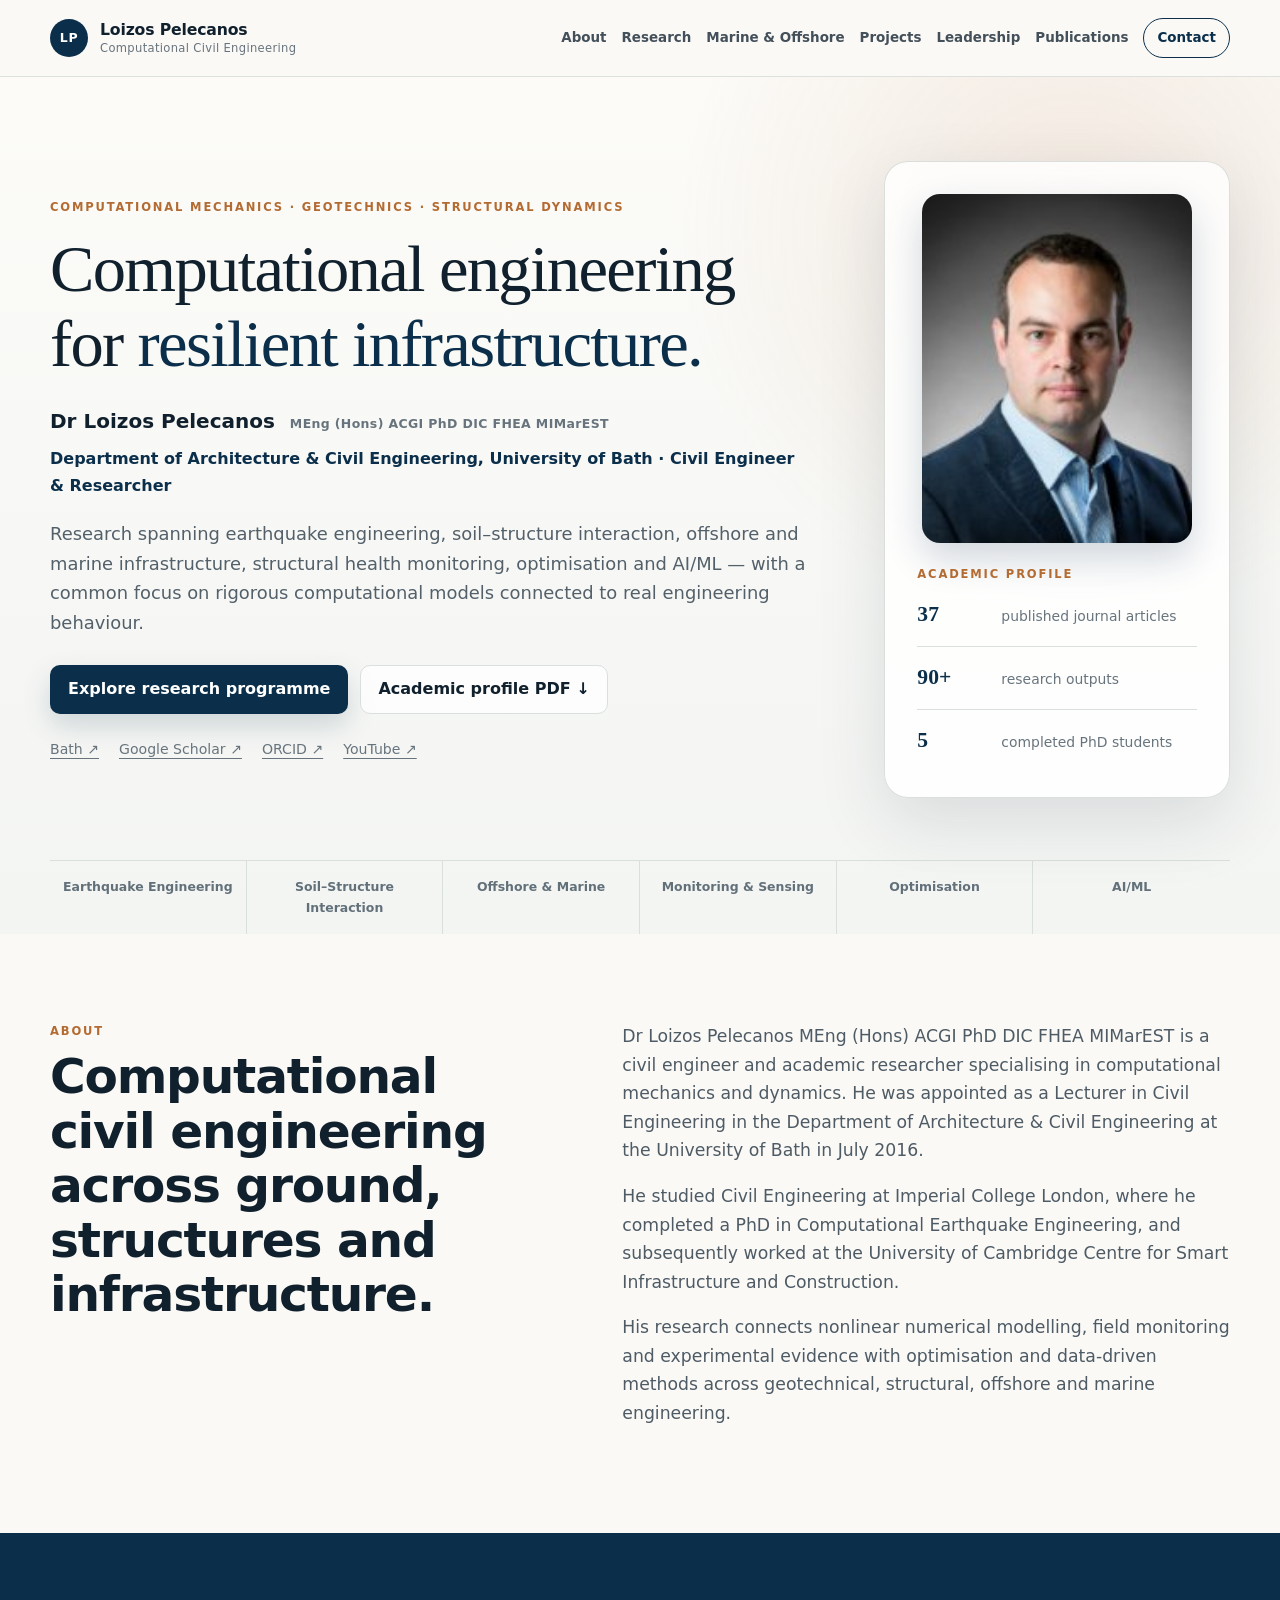
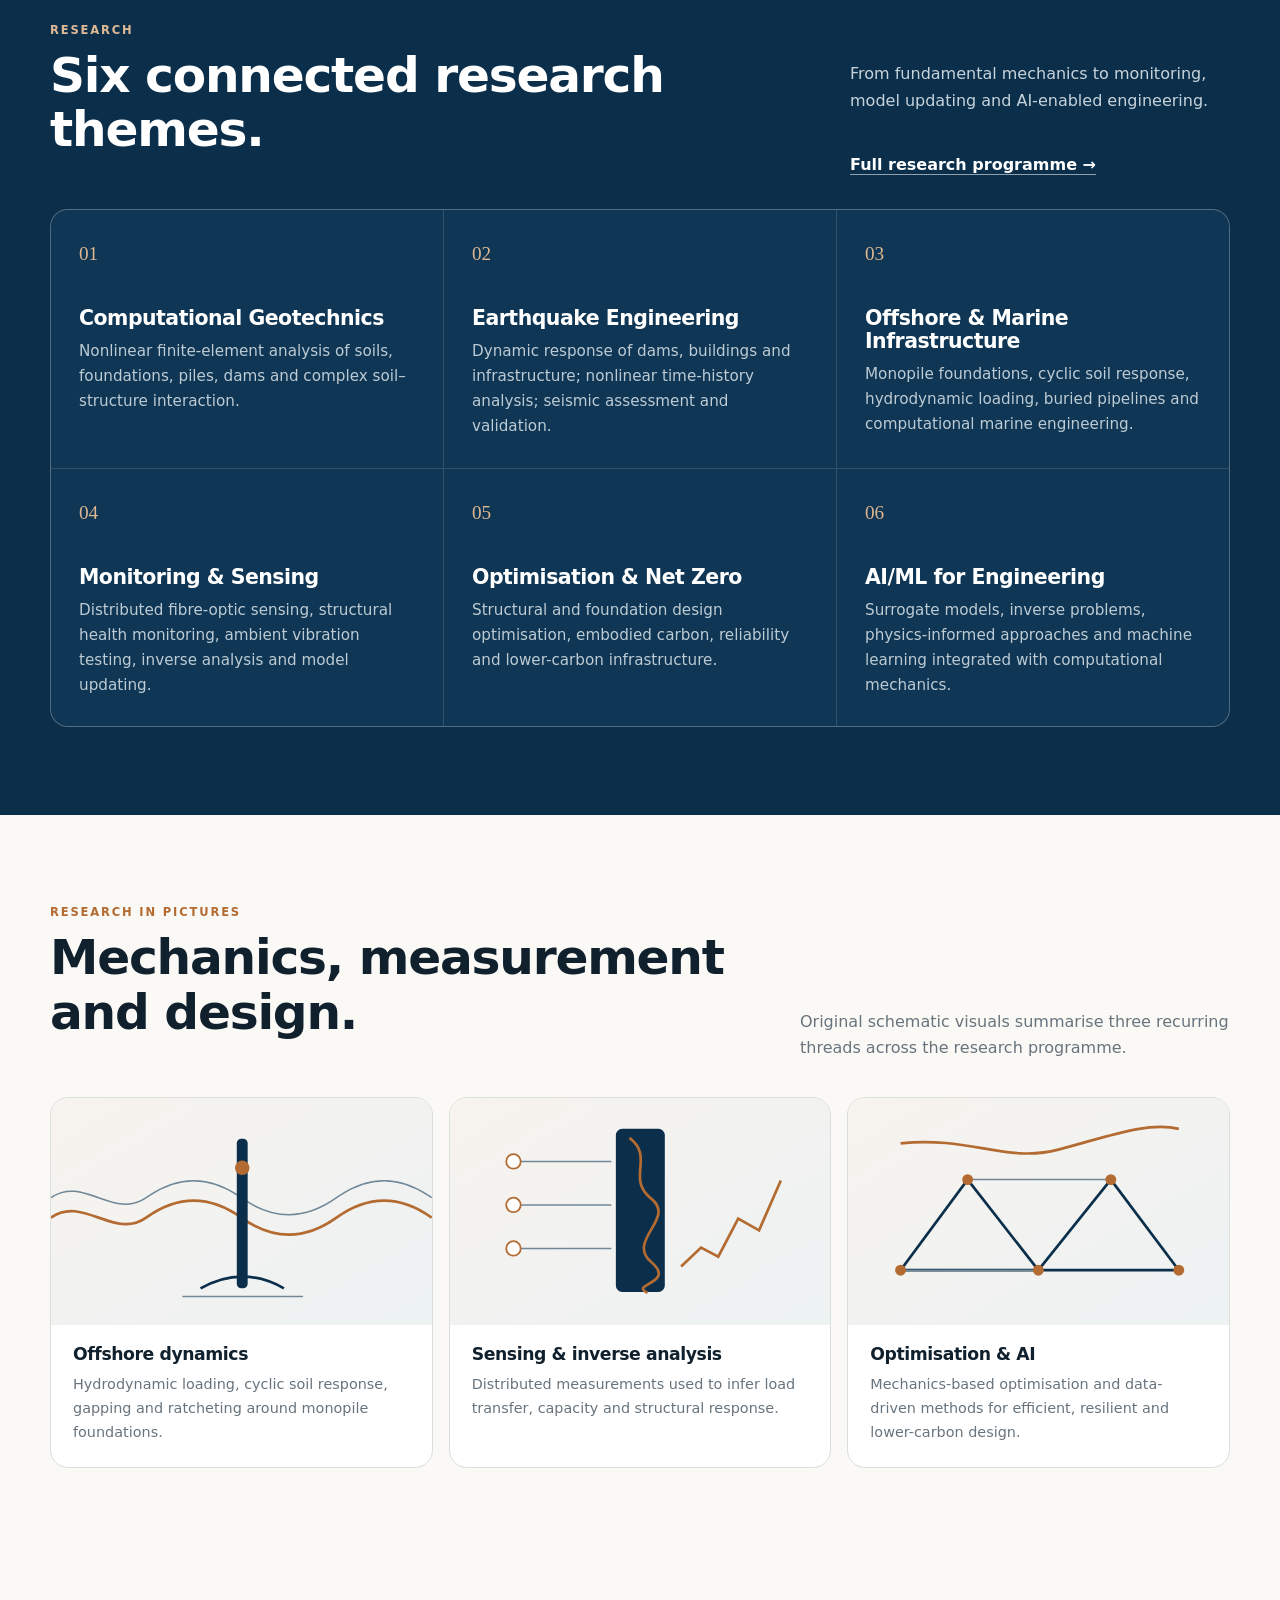
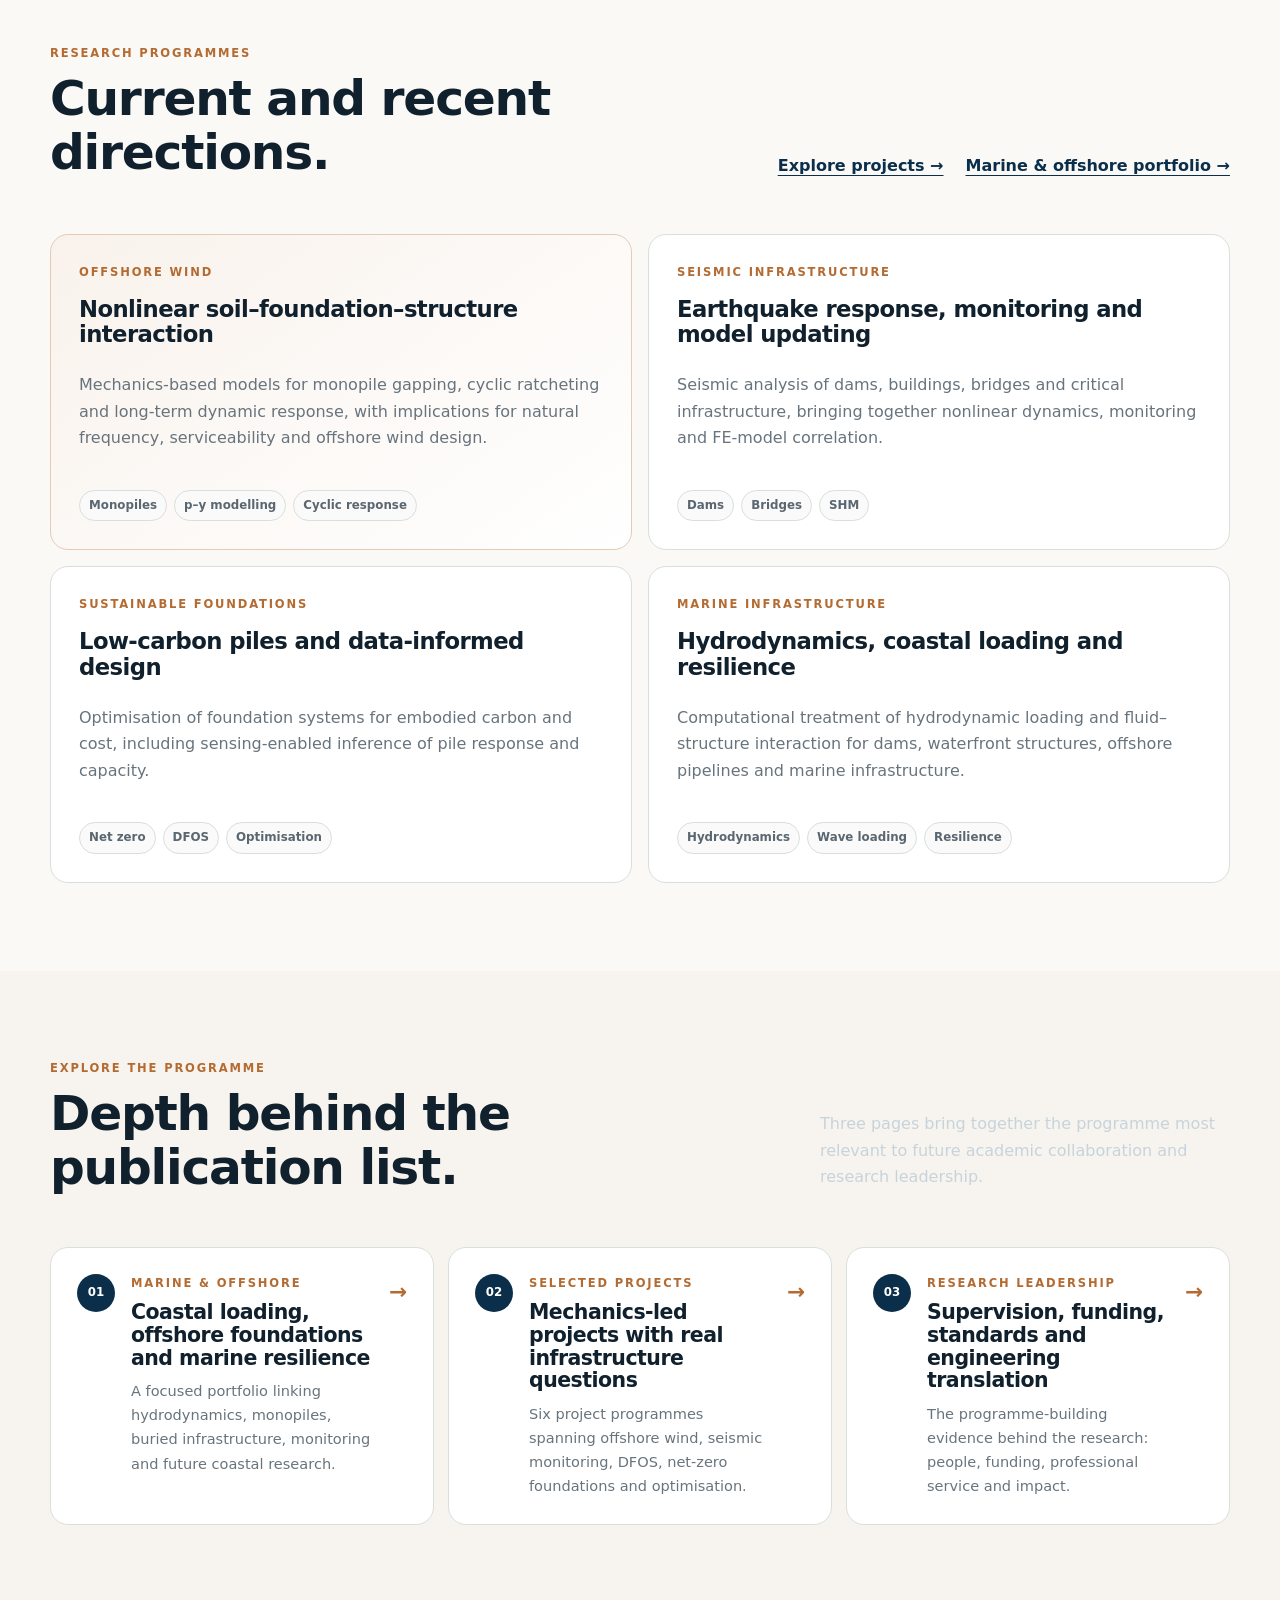
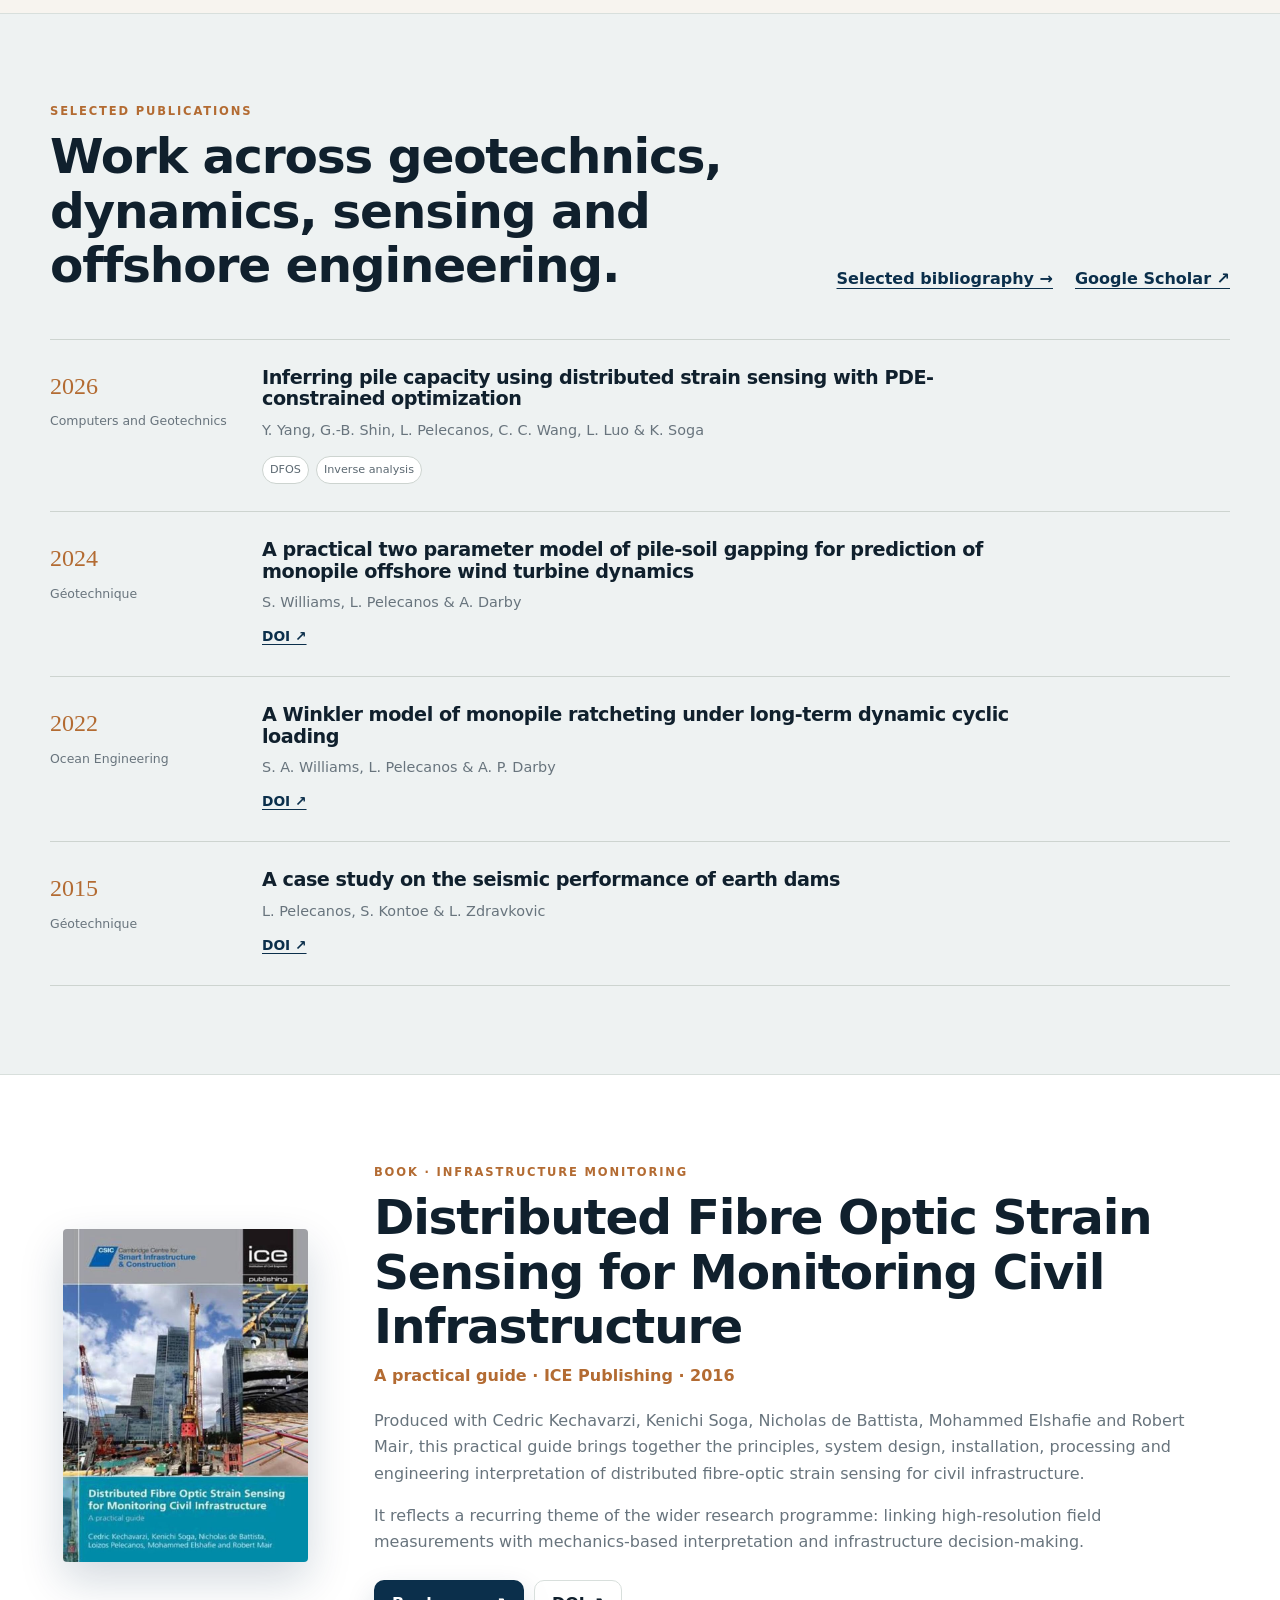
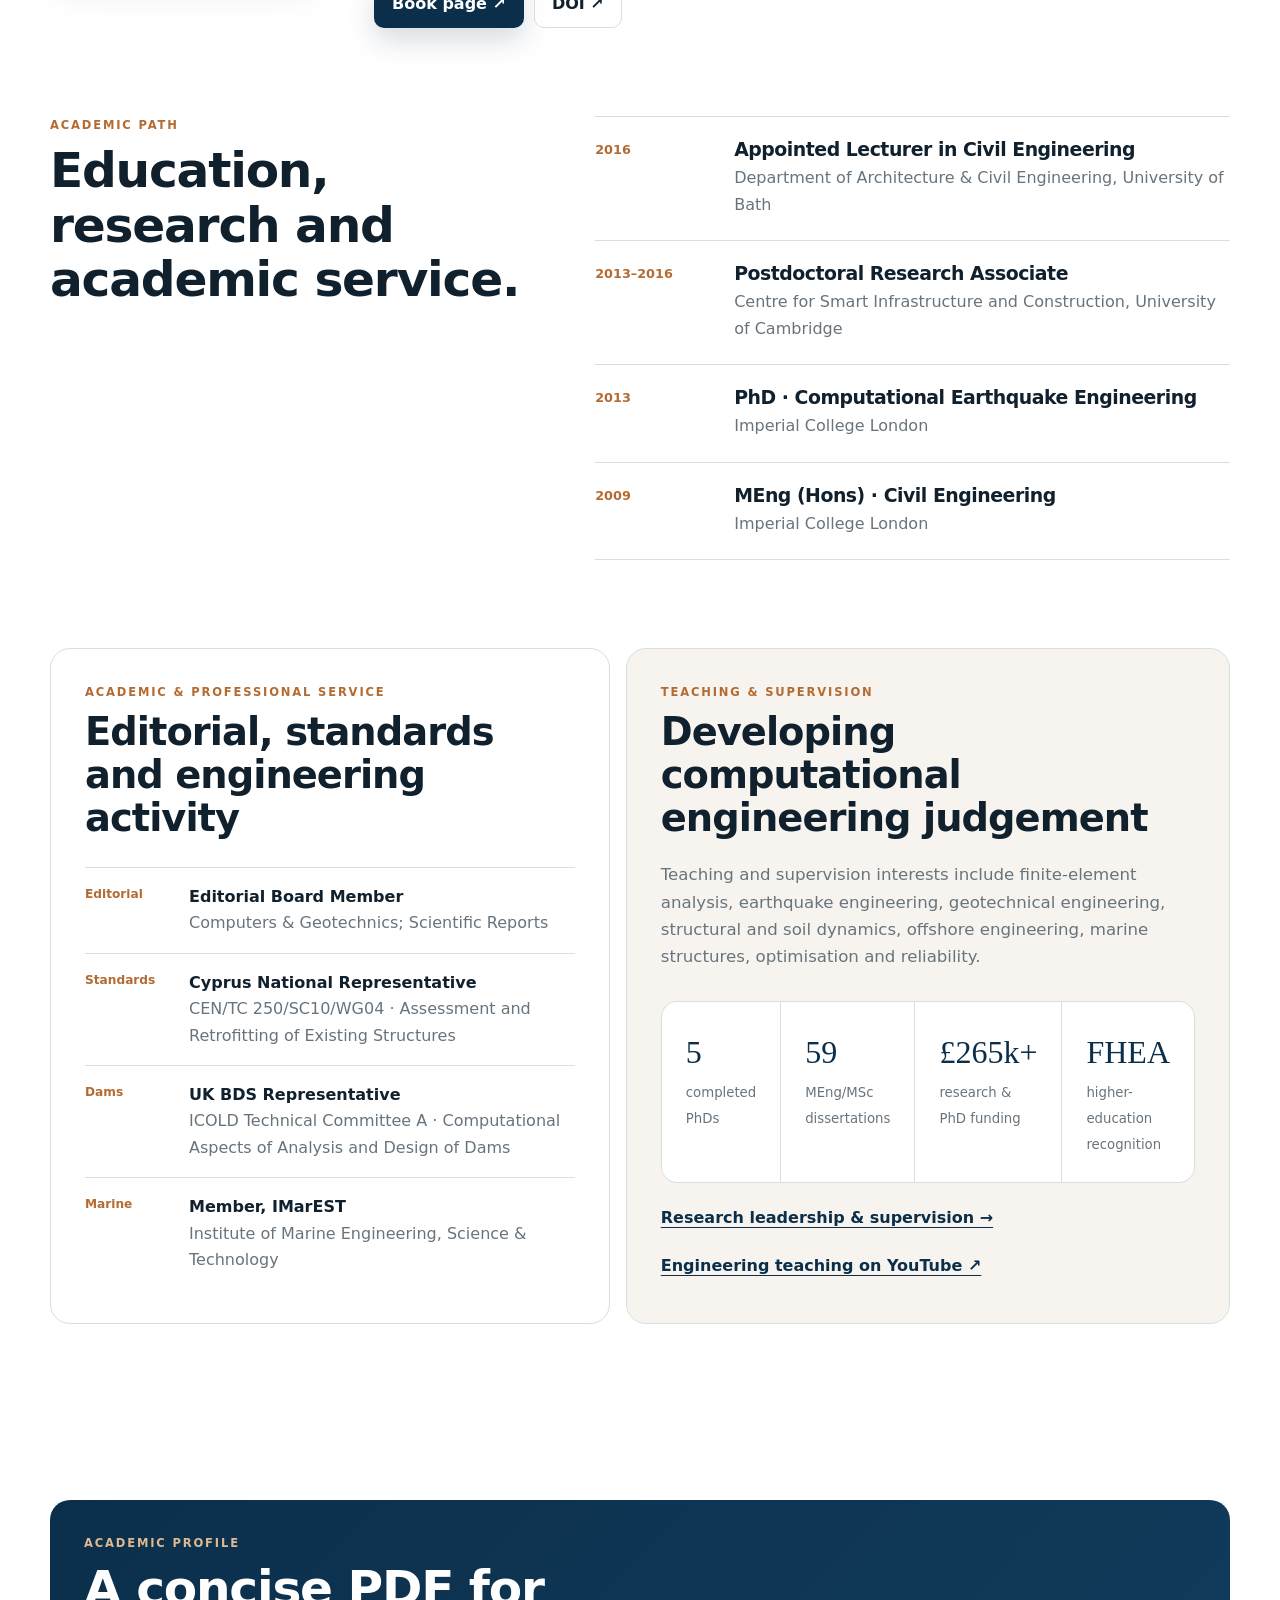
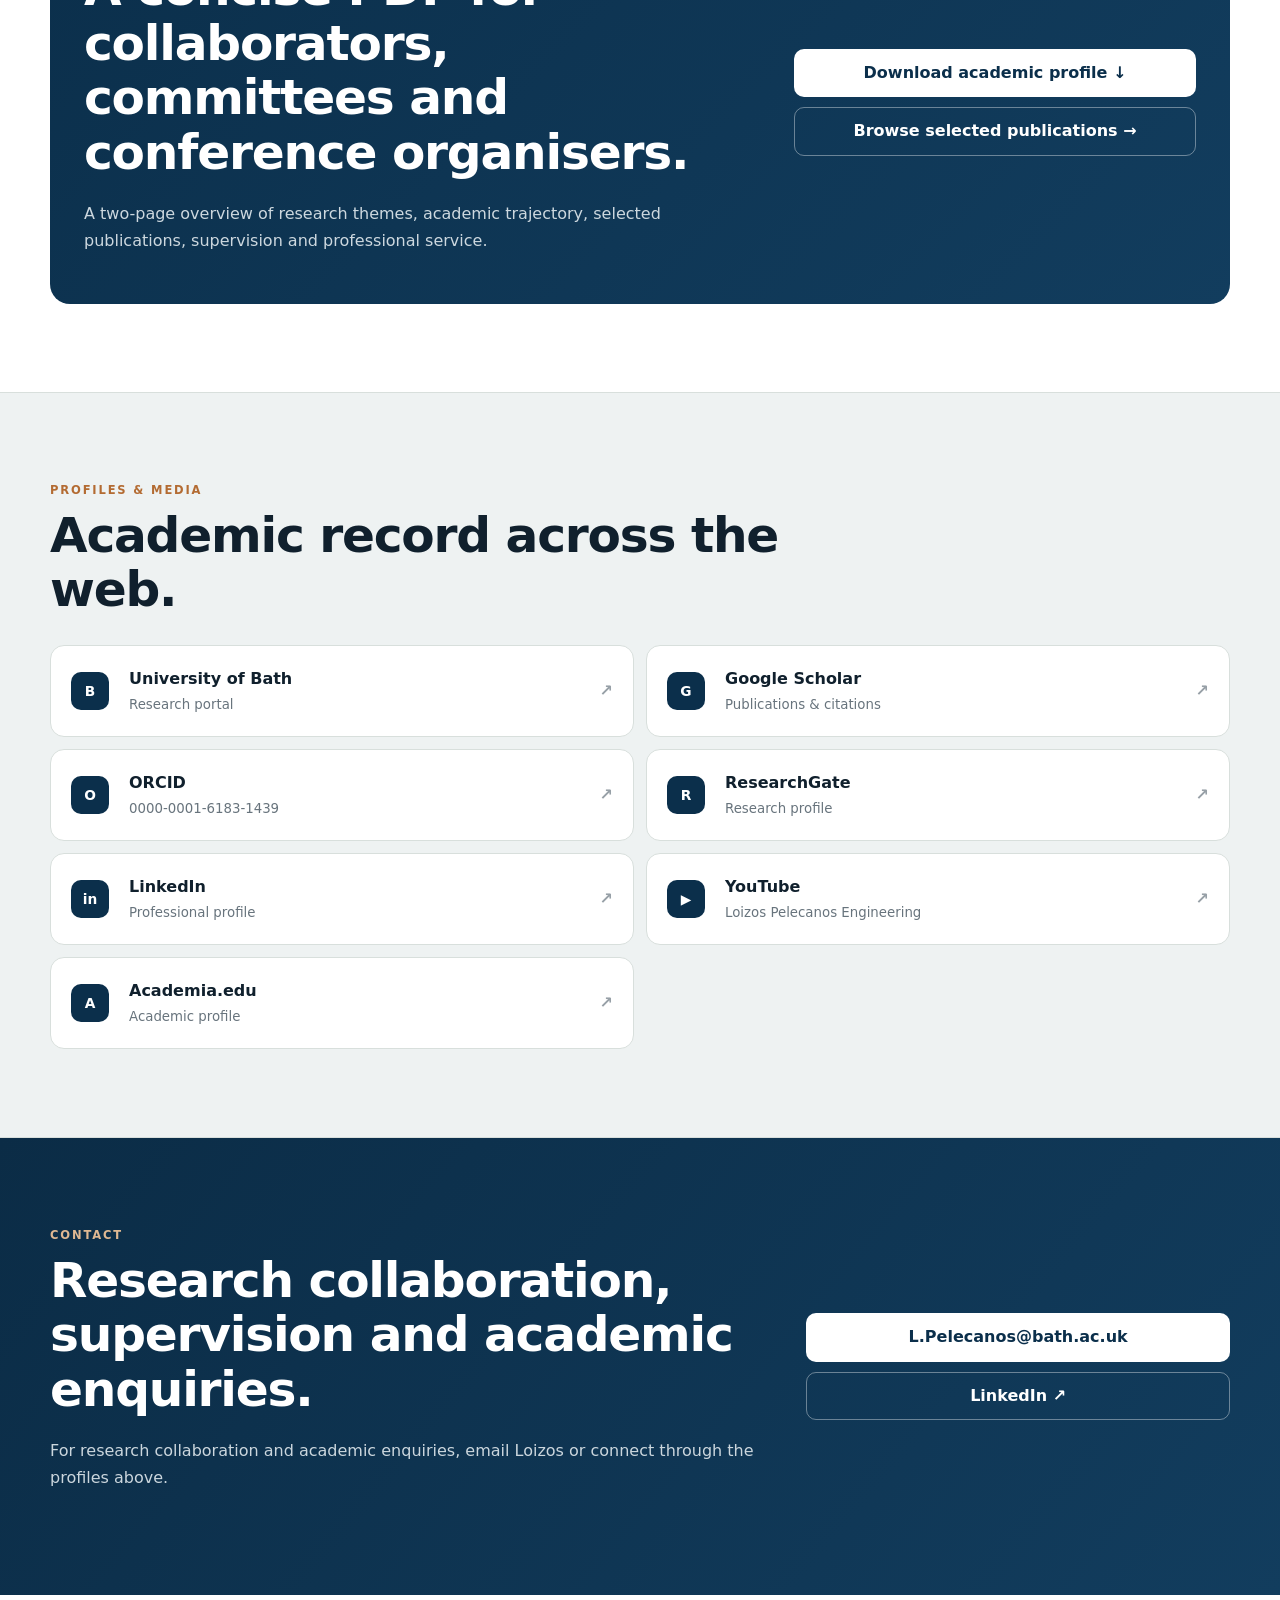
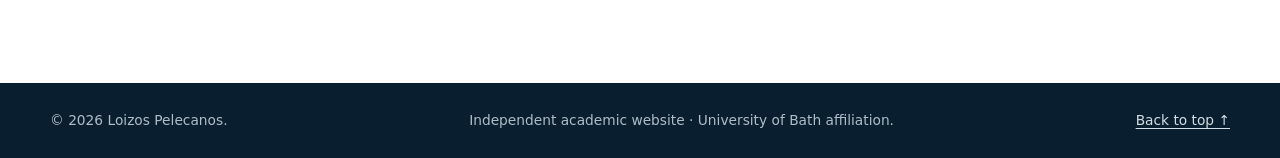
==== index.html @ 6cb87709 "Add files via upload" ====
<!doctype html>
<html lang="en">
<head>
<meta charset="utf-8"><meta name="viewport" content="width=device-width,initial-scale=1">
<title>Loizos Pelecanos | Computational Civil Engineering</title>
<meta name="description" content="Academic website of Dr Loizos Pelecanos: computational geotechnics, structural dynamics, earthquake engineering, offshore and marine infrastructure, sensing, optimisation and AI/ML.">
<meta name="keywords" content="Loizos Pelecanos, University of Bath, computational geotechnics, civil engineering, structural dynamics, earthquake engineering, offshore engineering, marine infrastructure, finite element analysis, structural health monitoring, fibre optic sensing, optimisation, AI">
<meta name="author" content="Loizos Pelecanos"><meta name="theme-color" content="#0b2f4b">
<meta property="og:title" content="Loizos Pelecanos | Computational Civil Engineering"><meta property="og:description" content="Research across computational geotechnics, structural dynamics, earthquake engineering, offshore and marine infrastructure, sensing and AI/ML."><meta property="og:type" content="profile"><meta property="og:url" content="https://lpelecanos.github.io/"><meta property="og:image" content="https://lpelecanos.github.io/assets/loizos-pelecanos.jpg">
<link rel="canonical" href="https://lpelecanos.github.io/"><link rel="stylesheet" href="assets/styles.css">
<script type="application/ld+json">{"@context":"https://schema.org","@type":"Person","name":"Loizos Pelecanos","honorificPrefix":"Dr","url":"https://lpelecanos.github.io/","image":"https://lpelecanos.github.io/assets/loizos-pelecanos.jpg","jobTitle":["Civil Engineer","Academic Researcher"],"affiliation":{"@type":"CollegeOrUniversity","name":"University of Bath","url":"https://www.bath.ac.uk/"},"alumniOf":{"@type":"CollegeOrUniversity","name":"Imperial College London"},"sameAs":["https://researchportal.bath.ac.uk/en/persons/loizos-pelecanos/","https://orcid.org/0000-0001-6183-1439","https://uk.linkedin.com/in/loizos-pelecanos","https://www.researchgate.net/profile/Loizos-Pelecanos","https://scholar.google.com/citations?user=rxJERUEAAAAJ&hl=en","https://www.youtube.com/@LoizosPelecanosEngineering","https://bath.academia.edu/LoizosPelecanos"],"knowsAbout":["Computational mechanics","Computational geotechnics","Earthquake engineering","Soil-structure interaction","Structural dynamics","Offshore engineering","Marine infrastructure","Structural health monitoring","Distributed fibre-optic sensing","Structural design optimisation","Artificial intelligence in engineering"]}</script>
</head>
<body>
<a class="skip-link" href="#main">Skip to content</a>
<header class="site-header" id="top"><div class="container nav-wrap"><a class="brand" href="#top"><span class="brand-mark">LP</span><span class="brand-copy"><strong>Loizos Pelecanos</strong><small>Computational Civil Engineering</small></span></a><button class="nav-toggle" type="button" aria-expanded="false" aria-controls="site-nav">Menu</button><nav id="site-nav" class="nav"><a href="#about">About</a><a href="research.html">Research</a><a href="marine-offshore.html">Marine &amp; Offshore</a><a href="projects.html">Projects</a><a href="leadership.html">Leadership</a><a href="publications.html">Publications</a><a class="nav-contact" href="#contact">Contact</a></nav></div></header>
<main id="main">
<section class="hero"><div class="container hero-grid"><div class="hero-main"><p class="eyebrow">Computational mechanics · Geotechnics · Structural dynamics</p><h1>Computational engineering for <em>resilient infrastructure.</em></h1><p class="hero-name">Dr Loizos Pelecanos <span>MEng (Hons) ACGI PhD DIC FHEA MIMarEST</span></p><p class="hero-role">Department of Architecture &amp; Civil Engineering, University of Bath · Civil Engineer &amp; Researcher</p><p class="hero-copy">Research spanning earthquake engineering, soil–structure interaction, offshore and marine infrastructure, structural health monitoring, optimisation and AI/ML — with a common focus on rigorous computational models connected to real engineering behaviour.</p><div class="hero-actions"><a class="button primary" href="research.html">Explore research programme</a><a class="button secondary" href="assets/loizos-pelecanos-academic-profile.pdf">Academic profile PDF ↓</a></div><div class="quick-links"><a href="https://researchportal.bath.ac.uk/en/persons/loizos-pelecanos/" target="_blank" rel="noopener">Bath ↗</a><a href="https://scholar.google.com/citations?user=rxJERUEAAAAJ&hl=en" target="_blank" rel="noopener">Google Scholar ↗</a><a href="https://orcid.org/0000-0001-6183-1439" target="_blank" rel="noopener">ORCID ↗</a><a href="https://www.youtube.com/@LoizosPelecanosEngineering" target="_blank" rel="noopener">YouTube ↗</a></div></div><aside class="hero-panel"><div class="portrait-shell"><img class="portrait-photo" src="assets/loizos-pelecanos.jpg" alt="Portrait of Dr Loizos Pelecanos" width="160" height="211"></div><div class="profile-summary"><p class="small-label">Academic profile</p><div class="stat"><strong>37</strong><span>published journal articles</span></div><div class="stat"><strong>90+</strong><span>research outputs</span></div><div class="stat"><strong>5</strong><span>completed PhD students</span></div></div></aside></div><div class="container hero-ribbon"><span>Earthquake Engineering</span><span>Soil–Structure Interaction</span><span>Offshore &amp; Marine</span><span>Monitoring &amp; Sensing</span><span>Optimisation</span><span>AI/ML</span></div></section>
<section class="section" id="about"><div class="container split-intro"><div><p class="section-kicker">About</p><h2>Computational civil engineering across ground, structures and infrastructure.</h2></div><div class="prose large-prose"><p>Dr Loizos Pelecanos MEng (Hons) ACGI PhD DIC FHEA MIMarEST is a civil engineer and academic researcher specialising in computational mechanics and dynamics. He was appointed as a Lecturer in Civil Engineering in the Department of Architecture &amp; Civil Engineering at the University of Bath in July 2016.</p><p>He studied Civil Engineering at Imperial College London, where he completed a PhD in Computational Earthquake Engineering, and subsequently worked at the University of Cambridge Centre for Smart Infrastructure and Construction.</p><p>His research connects nonlinear numerical modelling, field monitoring and experimental evidence with optimisation and data-driven methods across geotechnical, structural, offshore and marine engineering.</p></div></div></section>
<section class="section dark-section" id="research"><div class="container"><div class="section-heading-row light"><div><p class="section-kicker">Research</p><h2>Six connected research themes.</h2></div><div><p class="section-lead">From fundamental mechanics to monitoring, model updating and AI-enabled engineering.</p><a class="text-link light-link" href="research.html">Full research programme →</a></div></div><div class="research-grid"><article class="research-card"><span>01</span><h3>Computational Geotechnics</h3><p>Nonlinear finite-element analysis of soils, foundations, piles, dams and complex soil–structure interaction.</p></article><article class="research-card"><span>02</span><h3>Earthquake Engineering</h3><p>Dynamic response of dams, buildings and infrastructure; nonlinear time-history analysis; seismic assessment and validation.</p></article><article class="research-card"><span>03</span><h3>Offshore &amp; Marine Infrastructure</h3><p>Monopile foundations, cyclic soil response, hydrodynamic loading, buried pipelines and computational marine engineering.</p></article><article class="research-card"><span>04</span><h3>Monitoring &amp; Sensing</h3><p>Distributed fibre-optic sensing, structural health monitoring, ambient vibration testing, inverse analysis and model updating.</p></article><article class="research-card"><span>05</span><h3>Optimisation &amp; Net Zero</h3><p>Structural and foundation design optimisation, embodied carbon, reliability and lower-carbon infrastructure.</p></article><article class="research-card"><span>06</span><h3>AI/ML for Engineering</h3><p>Surrogate models, inverse problems, physics-informed approaches and machine learning integrated with computational mechanics.</p></article></div></div></section>
<section class="section"><div class="container"><div class="section-heading-row"><div><p class="section-kicker">Research in pictures</p><h2>Mechanics, measurement and design.</h2></div><p style="max-width:430px;color:var(--muted);margin:0">Original schematic visuals summarise three recurring threads across the research programme.</p></div><div class="visual-grid">
<article class="visual-card"><svg viewBox="0 0 420 250" role="img" aria-label="Wave loading and monopile schematic"><path class="svg-thin" d="M0 110 C35 85 70 135 105 110 S175 85 210 110 S280 135 315 110 S385 85 420 110"/><path class="svg-accent" d="M0 132 C35 107 70 157 105 132 S175 107 210 132 S280 157 315 132 S385 107 420 132"/><rect class="svg-fill" x="205" y="45" width="12" height="165" rx="5"/><path class="svg-line" d="M165 210 Q211 184 257 210"/><path class="svg-thin" d="M145 219 H278"/><circle class="svg-accent-fill" cx="211" cy="77" r="8"/></svg><div class="visual-caption"><h3>Offshore dynamics</h3><p>Hydrodynamic loading, cyclic soil response, gapping and ratcheting around monopile foundations.</p></div></article>
<article class="visual-card"><svg viewBox="0 0 420 250" role="img" aria-label="Distributed fibre optic sensing schematic"><rect class="svg-fill" x="183" y="34" width="54" height="180" rx="7"/><path class="svg-accent" d="M198 44 C226 65 194 89 222 111 S194 157 222 181 S197 205 218 215"/><line class="svg-thin" x1="76" y1="70" x2="178" y2="70"/><line class="svg-thin" x1="76" y1="118" x2="178" y2="118"/><line class="svg-thin" x1="76" y1="166" x2="178" y2="166"/><circle class="svg-dot" cx="70" cy="70" r="8"/><circle class="svg-dot" cx="70" cy="118" r="8"/><circle class="svg-dot" cx="70" cy="166" r="8"/><polyline class="svg-accent" points="255,186 277,165 296,175 318,133 341,146 365,91"/></svg><div class="visual-caption"><h3>Sensing &amp; inverse analysis</h3><p>Distributed measurements used to infer load transfer, capacity and structural response.</p></div></article>
<article class="visual-card"><svg viewBox="0 0 420 250" role="img" aria-label="Structural optimisation schematic"><line class="svg-line" x1="58" y1="190" x2="365" y2="190"/><line class="svg-line" x1="58" y1="190" x2="132" y2="90"/><line class="svg-line" x1="132" y1="90" x2="210" y2="190"/><line class="svg-line" x1="210" y1="190" x2="290" y2="90"/><line class="svg-line" x1="290" y1="90" x2="365" y2="190"/><line class="svg-thin" x1="132" y1="90" x2="290" y2="90"/><line class="svg-thin" x1="58" y1="190" x2="210" y2="190"/><circle class="svg-accent-fill" cx="58" cy="190" r="6"/><circle class="svg-accent-fill" cx="132" cy="90" r="6"/><circle class="svg-accent-fill" cx="210" cy="190" r="6"/><circle class="svg-accent-fill" cx="290" cy="90" r="6"/><circle class="svg-accent-fill" cx="365" cy="190" r="6"/><path class="svg-accent" d="M58 50 C135 42 175 72 232 57 S330 26 365 34"/></svg><div class="visual-caption"><h3>Optimisation &amp; AI</h3><p>Mechanics-based optimisation and data-driven methods for efficient, resilient and lower-carbon design.</p></div></article>
</div></div></section>
<section class="section" id="projects"><div class="container"><div class="section-heading-row"><div><p class="section-kicker">Research programmes</p><h2>Current and recent directions.</h2></div><div class="pub-actions"><a class="text-link" href="projects.html">Explore projects →</a><a class="text-link" href="marine-offshore.html">Marine &amp; offshore portfolio →</a></div></div><div class="project-grid"><article class="project feature-project"><p class="project-label">Offshore wind</p><h3>Nonlinear soil–foundation–structure interaction</h3><p>Mechanics-based models for monopile gapping, cyclic ratcheting and long-term dynamic response, with implications for natural frequency, serviceability and offshore wind design.</p><div class="project-tags"><span>Monopiles</span><span>p–y modelling</span><span>Cyclic response</span></div></article><article class="project"><p class="project-label">Seismic infrastructure</p><h3>Earthquake response, monitoring and model updating</h3><p>Seismic analysis of dams, buildings, bridges and critical infrastructure, bringing together nonlinear dynamics, monitoring and FE-model correlation.</p><div class="project-tags"><span>Dams</span><span>Bridges</span><span>SHM</span></div></article><article class="project"><p class="project-label">Sustainable foundations</p><h3>Low-carbon piles and data-informed design</h3><p>Optimisation of foundation systems for embodied carbon and cost, including sensing-enabled inference of pile response and capacity.</p><div class="project-tags"><span>Net zero</span><span>DFOS</span><span>Optimisation</span></div></article><article class="project"><p class="project-label">Marine infrastructure</p><h3>Hydrodynamics, coastal loading and resilience</h3><p>Computational treatment of hydrodynamic loading and fluid–structure interaction for dams, waterfront structures, offshore pipelines and marine infrastructure.</p><div class="project-tags"><span>Hydrodynamics</span><span>Wave loading</span><span>Resilience</span></div></article></div></div></section>
<section class="section pathway-section"><div class="container"><div class="section-heading-row"><div><p class="section-kicker">Explore the programme</p><h2>Depth behind the publication list.</h2></div><p class="section-lead">Three pages bring together the programme most relevant to future academic collaboration and research leadership.</p></div><div class="pathway-grid"><a href="marine-offshore.html"><span>01</span><div><p class="project-label">Marine &amp; offshore</p><h3>Coastal loading, offshore foundations and marine resilience</h3><p>A focused portfolio linking hydrodynamics, monopiles, buried infrastructure, monitoring and future coastal research.</p></div><b>→</b></a><a href="projects.html"><span>02</span><div><p class="project-label">Selected projects</p><h3>Mechanics-led projects with real infrastructure questions</h3><p>Six project programmes spanning offshore wind, seismic monitoring, DFOS, net-zero foundations and optimisation.</p></div><b>→</b></a><a href="leadership.html"><span>03</span><div><p class="project-label">Research leadership</p><h3>Supervision, funding, standards and engineering translation</h3><p>The programme-building evidence behind the research: people, funding, professional service and impact.</p></div><b>→</b></a></div></div></section>
<section class="section soft-section" id="publications"><div class="container"><div class="section-heading-row"><div><p class="section-kicker">Selected publications</p><h2>Work across geotechnics, dynamics, sensing and offshore engineering.</h2></div><div class="pub-actions"><a class="text-link" href="publications.html">Selected bibliography →</a><a class="text-link" href="https://scholar.google.com/citations?user=rxJERUEAAAAJ&hl=en" target="_blank" rel="noopener">Google Scholar ↗</a></div></div><div class="pub-list"><article class="publication"><div class="pub-meta"><span>2026</span><small>Computers and Geotechnics</small></div><div><h3>Inferring pile capacity using distributed strain sensing with PDE-constrained optimization</h3><p>Y. Yang, G.-B. Shin, L. Pelecanos, C. C. Wang, L. Luo &amp; K. Soga</p><span class="pub-tag">DFOS</span><span class="pub-tag">Inverse analysis</span></div></article><article class="publication"><div class="pub-meta"><span>2024</span><small>Géotechnique</small></div><div><h3>A practical two parameter model of pile-soil gapping for prediction of monopile offshore wind turbine dynamics</h3><p>S. Williams, L. Pelecanos &amp; A. Darby</p><a href="https://doi.org/10.1680/jgeot.21.00260" target="_blank" rel="noopener">DOI ↗</a></div></article><article class="publication"><div class="pub-meta"><span>2022</span><small>Ocean Engineering</small></div><div><h3>A Winkler model of monopile ratcheting under long-term dynamic cyclic loading</h3><p>S. A. Williams, L. Pelecanos &amp; A. P. Darby</p><a href="https://doi.org/10.1016/j.oceaneng.2022.112625" target="_blank" rel="noopener">DOI ↗</a></div></article><article class="publication"><div class="pub-meta"><span>2015</span><small>Géotechnique</small></div><div><h3>A case study on the seismic performance of earth dams</h3><p>L. Pelecanos, S. Kontoe &amp; L. Zdravkovic</p><a href="https://doi.org/10.1680/jgeot.SIP.15.P.009" target="_blank" rel="noopener">DOI ↗</a></div></article></div></div></section>
<section class="section book-section" id="book"><div class="container book-feature"><div class="book-cover-wrap"><img src="assets/dfos-practical-guide.jpg" alt="Cover of Distributed Fibre Optic Strain Sensing for Monitoring Civil Infrastructure: A Practical Guide" class="book-cover"></div><div class="book-copy"><p class="section-kicker">Book · Infrastructure monitoring</p><h2>Distributed Fibre Optic Strain Sensing for Monitoring Civil Infrastructure</h2><p class="book-subtitle">A practical guide · ICE Publishing · 2016</p><p>Produced with Cedric Kechavarzi, Kenichi Soga, Nicholas de Battista, Mohammed Elshafie and Robert Mair, this practical guide brings together the principles, system design, installation, processing and engineering interpretation of distributed fibre-optic strain sensing for civil infrastructure.</p><p>It reflects a recurring theme of the wider research programme: linking high-resolution field measurements with mechanics-based interpretation and infrastructure decision-making.</p><div class="book-actions"><a class="button primary" href="https://www.emerald.com/books/book/18977/Distributed-Fibre-Optic-Strain-Sensing-for" target="_blank" rel="noopener">Book page ↗</a><a class="button secondary" href="https://doi.org/10.1680/dfossmci.60555" target="_blank" rel="noopener">DOI ↗</a></div></div></div>
<section class="section" id="academic"><div class="container academic-grid"><div><p class="section-kicker">Academic path</p><h2>Education, research and academic service.</h2></div><div class="timeline-vertical"><article><span>2016</span><div><h3>Appointed Lecturer in Civil Engineering</h3><p>Department of Architecture &amp; Civil Engineering, University of Bath</p></div></article><article><span>2013–2016</span><div><h3>Postdoctoral Research Associate</h3><p>Centre for Smart Infrastructure and Construction, University of Cambridge</p></div></article><article><span>2013</span><div><h3>PhD · Computational Earthquake Engineering</h3><p>Imperial College London</p></div></article><article><span>2009</span><div><h3>MEng (Hons) · Civil Engineering</h3><p>Imperial College London</p></div></article></div></div></section>
<section class="section split-service"><div class="container service-grid"><div class="service-panel"><p class="section-kicker">Academic &amp; professional service</p><h2>Editorial, standards and engineering activity</h2><div class="service-list"><div><span>Editorial</span><p><strong>Editorial Board Member</strong><br>Computers &amp; Geotechnics; Scientific Reports</p></div><div><span>Standards</span><p><strong>Cyprus National Representative</strong><br>CEN/TC 250/SC10/WG04 · Assessment and Retrofitting of Existing Structures</p></div><div><span>Dams</span><p><strong>UK BDS Representative</strong><br>ICOLD Technical Committee A · Computational Aspects of Analysis and Design of Dams</p></div><div><span>Marine</span><p><strong>Member, IMarEST</strong><br>Institute of Marine Engineering, Science &amp; Technology</p></div></div></div><div class="service-panel teaching-panel"><p class="section-kicker">Teaching &amp; supervision</p><h2>Developing computational engineering judgement</h2><p>Teaching and supervision interests include finite-element analysis, earthquake engineering, geotechnical engineering, structural and soil dynamics, offshore engineering, marine structures, optimisation and reliability.</p><div class="impact-strip"><div><strong>5</strong><span>completed PhDs</span></div><div><strong>59</strong><span>MEng/MSc dissertations</span></div><div><strong>£265k+</strong><span>research &amp; PhD funding</span></div><div><strong>FHEA</strong><span>higher-education recognition</span></div></div><a class="text-link" href="leadership.html">Research leadership &amp; supervision →</a><br><a class="text-link" href="https://www.youtube.com/@LoizosPelecanosEngineering" target="_blank" rel="noopener">Engineering teaching on YouTube ↗</a></div></div></section>
<section class="section"><div class="container"><div class="cv-panel"><div><p class="section-kicker" style="color:#dfb892">Academic profile</p><h2>A concise PDF for collaborators, committees and conference organisers.</h2><p>A two-page overview of research themes, academic trajectory, selected publications, supervision and professional service.</p></div><div class="cv-actions"><a class="button light-button" href="assets/loizos-pelecanos-academic-profile.pdf">Download academic profile ↓</a><a class="button outline-light" href="publications.html">Browse selected publications →</a></div></div></div></section>
<section class="section soft-section" id="profiles"><div class="container"><p class="section-kicker">Profiles &amp; media</p><h2>Academic record across the web.</h2><div class="link-grid"><a href="https://researchportal.bath.ac.uk/en/persons/loizos-pelecanos/" target="_blank" rel="noopener"><span class="link-icon">B</span><div><strong>University of Bath</strong><small>Research portal</small></div><b>↗</b></a><a href="https://scholar.google.com/citations?user=rxJERUEAAAAJ&hl=en" target="_blank" rel="noopener"><span class="link-icon">G</span><div><strong>Google Scholar</strong><small>Publications &amp; citations</small></div><b>↗</b></a><a href="https://orcid.org/0000-0001-6183-1439" target="_blank" rel="noopener"><span class="link-icon">O</span><div><strong>ORCID</strong><small>0000-0001-6183-1439</small></div><b>↗</b></a><a href="https://www.researchgate.net/profile/Loizos-Pelecanos" target="_blank" rel="noopener"><span class="link-icon">R</span><div><strong>ResearchGate</strong><small>Research profile</small></div><b>↗</b></a><a href="https://uk.linkedin.com/in/loizos-pelecanos" target="_blank" rel="noopener"><span class="link-icon">in</span><div><strong>LinkedIn</strong><small>Professional profile</small></div><b>↗</b></a><a href="https://www.youtube.com/@LoizosPelecanosEngineering" target="_blank" rel="noopener"><span class="link-icon">▶</span><div><strong>YouTube</strong><small>Loizos Pelecanos Engineering</small></div><b>↗</b></a><a href="https://bath.academia.edu/LoizosPelecanos" target="_blank" rel="noopener"><span class="link-icon">A</span><div><strong>Academia.edu</strong><small>Academic profile</small></div><b>↗</b></a></div></div></section>
<section class="section contact" id="contact"><div class="container contact-grid"><div><p class="section-kicker">Contact</p><h2>Research collaboration, supervision and academic enquiries.</h2><p>For research collaboration and academic enquiries, email Loizos or connect through the profiles above.</p></div><div class="contact-actions"><a class="button light-button" href="mailto:L.Pelecanos@bath.ac.uk">L.Pelecanos@bath.ac.uk</a><a class="button outline-light" href="https://uk.linkedin.com/in/loizos-pelecanos" target="_blank" rel="noopener">LinkedIn ↗</a></div></div></section>
</main>
<footer class="site-footer"><div class="container footer-wrap"><p>© <span id="year"></span> Loizos Pelecanos.</p><p>Independent academic website · University of Bath affiliation.</p><a href="#top">Back to top ↑</a></div></footer><script src="assets/script.js"></script>
</body></html>
---- assets/styles.css ----
:root{
  --ink:#10202d;--ink2:#263744;--navy:#0b2f4b;--navy2:#123d5e;--accent:#b36b32;
  --accent2:#e9d6c3;--paper:#faf9f6;--white:#fff;--soft:#eef2f2;--line:#d8dfdc;--muted:#68747d;
  --max:1180px;--shadow:0 24px 70px rgba(15,36,52,.12)
}
*{box-sizing:border-box} html{scroll-behavior:smooth;scroll-padding-top:84px} body{margin:0;color:var(--ink);background:var(--paper);font-family:Inter,ui-sans-serif,system-ui,-apple-system,BlinkMacSystemFont,"Segoe UI",sans-serif;line-height:1.65;-webkit-font-smoothing:antialiased} a{color:inherit}.container{width:min(calc(100% - 40px),var(--max));margin-inline:auto}.skip-link{position:fixed;left:-9999px;top:10px;z-index:999;background:var(--ink);color:#fff;padding:10px 14px;border-radius:8px}.skip-link:focus{left:10px}
.site-header{position:sticky;top:0;z-index:100;background:rgba(250,249,246,.94);border-bottom:1px solid rgba(217,222,218,.9);backdrop-filter:blur(18px)}.nav-wrap{min-height:76px;display:flex;align-items:center;justify-content:space-between;gap:26px}.brand{display:inline-flex;align-items:center;gap:12px;text-decoration:none;min-width:245px}.brand-mark{width:38px;height:38px;display:grid;place-items:center;border-radius:50%;color:#fff;background:var(--navy);font-weight:800;font-size:.78rem;letter-spacing:.05em}.brand-copy{display:grid;line-height:1.12}.brand-copy strong{font-size:.98rem;letter-spacing:-.01em}.brand-copy small{margin-top:4px;color:var(--muted);font-size:.72rem;letter-spacing:.03em}.nav{display:flex;gap:21px;align-items:center}.nav a{text-decoration:none;font-size:.9rem;color:#43505a;font-weight:650}.nav a:hover{color:var(--navy)}.nav-contact{border:1px solid var(--navy);padding:8px 13px;border-radius:999px;color:var(--navy)!important}.nav-toggle{display:none;background:#fff;border:1px solid var(--line);border-radius:10px;padding:8px 12px;color:var(--ink);font-weight:700}
.hero{padding:84px 0 0;overflow:hidden;background:radial-gradient(circle at 84% 18%,rgba(179,107,50,.13),rgba(179,107,50,0) 31%),linear-gradient(180deg,#fcfbf8 0%,#f3f5f3 100%)}.hero-grid{display:grid;grid-template-columns:minmax(0,1.65fr) minmax(300px,.75fr);gap:74px;align-items:center;padding-bottom:62px}.eyebrow,.section-kicker,.small-label,.project-label{margin:0;text-transform:uppercase;letter-spacing:.16em;font-size:.72rem;font-weight:850;color:var(--accent)}h1,h2,h3{line-height:1.12;letter-spacing:-.025em}h1{margin:15px 0 24px;max-width:900px;font-family:Georgia,"Times New Roman",serif;font-size:clamp(2.7rem,5.2vw,4.9rem);font-weight:500}h1 em{color:var(--navy);font-style:normal}h2{margin:8px 0 22px;max-width:820px;font-size:clamp(2rem,3.8vw,3.25rem);font-weight:760}h3{margin:0 0 9px;font-size:1.18rem}.hero-name{margin:0;font-size:1.25rem;font-weight:780}.hero-name span{display:inline-block;margin-left:8px;color:var(--muted);font-size:.78rem;font-weight:650;letter-spacing:.03em}.hero-role{margin:8px 0 20px;color:var(--navy);font-weight:720}.hero-copy{max-width:790px;margin:0;color:#53606a;font-size:1.12rem}.hero-actions{display:flex;flex-wrap:wrap;gap:12px;margin-top:28px}.button{display:inline-flex;align-items:center;justify-content:center;min-height:47px;padding:10px 17px;border-radius:10px;text-decoration:none;font-weight:760;border:1px solid transparent;transition:transform .18s ease,box-shadow .18s ease,background .18s ease}.button:hover{transform:translateY(-1px)}.button.primary{color:#fff;background:var(--navy);box-shadow:0 12px 28px rgba(12,47,75,.17)}.button.primary:hover{background:var(--navy2)}.button.secondary{background:rgba(255,255,255,.74);border-color:var(--line)}.quick-links{display:flex;flex-wrap:wrap;gap:20px;margin-top:24px}.quick-links a{color:var(--muted);font-size:.88rem;text-underline-offset:4px}.hero-panel{position:relative;padding:24px;background:rgba(255,255,255,.82);border:1px solid rgba(217,222,218,.95);border-radius:24px;box-shadow:var(--shadow)}.portrait-shell{padding:8px 8px 18px;text-align:center}.portrait-photo{display:block;width:min(100%,270px);height:auto;margin:auto;border-radius:18px;box-shadow:0 16px 36px rgba(12,47,75,.18)}.profile-summary{padding:4px 8px 2px}.stat{display:grid;grid-template-columns:74px 1fr;gap:10px;align-items:baseline;padding:13px 0;border-bottom:1px solid var(--line)}.stat:last-child{border-bottom:0}.stat strong{color:var(--navy);font-family:Georgia,"Times New Roman",serif;font-size:1.35rem;font-weight:600}.stat span{color:var(--muted);font-size:.87rem}.hero-ribbon{display:grid;grid-template-columns:repeat(6,1fr);border-top:1px solid var(--line)}.hero-ribbon span{padding:16px 9px;text-align:center;color:#62707a;font-size:.78rem;font-weight:730;border-right:1px solid var(--line)}.hero-ribbon span:last-child{border-right:0}
.section{padding:88px 0}.split-intro{display:grid;grid-template-columns:minmax(0,.9fr) minmax(0,1.12fr);gap:84px;align-items:start}.prose{color:#4e5b65}.large-prose{font-size:1.08rem}.large-prose p:first-child{margin-top:0}.dark-section{color:#fff;background:var(--navy)}.dark-section .section-kicker{color:#dfb995}.section-heading-row{display:flex;justify-content:space-between;gap:40px;align-items:end}.section-heading-row.light h2{color:#fff}.section-lead{max-width:410px;margin:0 0 26px;color:#c7d3db}.text-link{color:var(--navy);font-weight:760;text-decoration-thickness:1px;text-underline-offset:4px;white-space:nowrap}
.research-grid{display:grid;grid-template-columns:repeat(3,1fr);gap:1px;margin-top:30px;overflow:hidden;border:1px solid rgba(255,255,255,.16);border-radius:18px;background:rgba(255,255,255,.16)}.research-card{min-height:220px;padding:28px;background:#0f3654}.research-card>span{display:block;margin-bottom:38px;color:#dfb892;font-family:Georgia,"Times New Roman",serif;font-size:1.2rem}.research-card h3{color:#fff;font-size:1.28rem}.research-card p{margin:0;color:#bdcbd4;font-size:.95rem}
.visual-grid{display:grid;grid-template-columns:repeat(3,1fr);gap:16px;margin-top:36px}.visual-card{overflow:hidden;border:1px solid var(--line);border-radius:18px;background:#fff}.visual-card svg{display:block;width:100%;height:auto;background:linear-gradient(150deg,#f7f3ee,#edf2f3)}.visual-caption{padding:20px 22px 22px}.visual-caption h3{font-size:1.08rem}.visual-caption p{margin:0;color:var(--muted);font-size:.9rem}.svg-line{stroke:#0b2f4b;stroke-width:3;fill:none}.svg-thin{stroke:#6f8797;stroke-width:1.7;fill:none}.svg-accent{stroke:#b36b32;stroke-width:3;fill:none}.svg-fill{fill:#0b2f4b}.svg-accent-fill{fill:#b36b32}.svg-dot{fill:#fff;stroke:#b36b32;stroke-width:2}
.project-grid{display:grid;grid-template-columns:repeat(2,1fr);gap:16px;margin-top:32px}.project{min-height:270px;display:flex;flex-direction:column;padding:28px;border:1px solid var(--line);border-radius:18px;background:var(--white)}.project.feature-project{background:linear-gradient(145deg,#f9f2ec,#fff);border-color:#e4cbb6}.project h3{margin-top:15px;font-size:1.42rem}.project>p:not(.project-label){color:var(--muted)}.project-tags{display:flex;flex-wrap:wrap;gap:7px;margin-top:auto;padding-top:22px}.project-tags span{padding:5px 9px;border:1px solid var(--line);border-radius:999px;color:#5a6670;background:#fafafa;font-size:.74rem;font-weight:700}
.soft-section{background:var(--soft);border-block:1px solid var(--line)}.pub-actions{display:flex;gap:22px;padding-bottom:22px}.pub-list{margin-top:24px;border-top:1px solid #cdd4d0}.publication{display:grid;grid-template-columns:180px 1fr;gap:32px;padding:27px 0;border-bottom:1px solid #cdd4d0}.pub-meta{display:grid;align-content:start;gap:5px}.pub-meta span{color:var(--accent);font-family:Georgia,"Times New Roman",serif;font-size:1.5rem}.pub-meta small{color:var(--muted);font-size:.78rem}.publication h3{max-width:790px;font-size:1.2rem}.publication p{margin:0 0 8px;color:var(--muted);font-size:.9rem}.publication a{color:var(--navy);font-weight:750;font-size:.86rem;text-underline-offset:3px}.pub-tag{display:inline-flex;margin-right:7px;margin-top:5px;padding:4px 7px;border:1px solid #cdd4d0;border-radius:999px;font-size:.7rem;color:#5c6972;background:#fff}
.impact-strip{display:grid;grid-template-columns:repeat(4,1fr);gap:1px;margin-top:30px;border:1px solid var(--line);background:var(--line);border-radius:16px;overflow:hidden}.impact-strip>div{padding:24px;background:#fff}.impact-strip strong{display:block;color:var(--navy);font-family:Georgia,"Times New Roman",serif;font-size:2rem;font-weight:500}.impact-strip span{color:var(--muted);font-size:.83rem}
.academic-grid{display:grid;grid-template-columns:.85fr 1.15fr;gap:76px}.timeline-vertical{border-top:1px solid var(--line)}.timeline-vertical article{display:grid;grid-template-columns:115px 1fr;gap:24px;padding:22px 0;border-bottom:1px solid var(--line)}.timeline-vertical article>span{color:var(--accent);font-weight:850;font-size:.8rem}.timeline-vertical h3{margin-bottom:5px}.timeline-vertical p{margin:0;color:var(--muted)}.split-service{padding-top:0}.service-grid{display:grid;grid-template-columns:1fr 1fr;gap:16px}.service-panel{min-height:400px;padding:34px;border:1px solid var(--line);border-radius:20px;background:#fff}.service-panel h2{font-size:clamp(1.8rem,3vw,2.55rem)}.service-list{margin-top:28px}.service-list>div{display:grid;grid-template-columns:86px 1fr;gap:18px;padding:16px 0;border-top:1px solid var(--line)}.service-list span{color:var(--accent);font-size:.76rem;font-weight:850}.service-list p{margin:0;color:var(--muted)}.service-list strong{color:var(--ink)}.teaching-panel{background:#f7f4ef}.teaching-panel>p:not(.section-kicker){color:var(--muted);font-size:1.04rem}.teaching-panel .text-link{display:inline-block;margin-top:22px}
.cv-panel{display:grid;grid-template-columns:1.25fr .75fr;gap:40px;align-items:center;padding:34px;border-radius:20px;background:linear-gradient(135deg,#0b2f4b,#123d5e);color:#fff}.cv-panel h2{color:#fff;margin-top:8px}.cv-panel p{color:#cdd8df}.cv-actions{display:flex;flex-direction:column;gap:10px}.light-button{color:var(--navy);background:#fff}.outline-light{color:#fff;border-color:rgba(255,255,255,.38);background:transparent}
.link-grid{display:grid;grid-template-columns:repeat(2,1fr);gap:12px;margin-top:28px}.link-grid a{min-height:92px;display:grid;grid-template-columns:42px 1fr auto;gap:16px;align-items:center;padding:18px 20px;border:1px solid var(--line);border-radius:14px;background:#fff;text-decoration:none;transition:transform .16s ease,border-color .16s ease,box-shadow .16s ease}.link-grid a:hover{transform:translateY(-1px);border-color:#b6c0c6;box-shadow:0 10px 28px rgba(15,36,52,.06)}.link-icon{width:38px;height:38px;display:grid;place-items:center;border-radius:10px;color:#fff;background:var(--navy);font-weight:850;font-size:.86rem}.link-grid div{display:grid}.link-grid small{margin-top:2px;color:var(--muted)}.link-grid b{color:#97a0a7}
.contact{color:#fff;background:linear-gradient(130deg,#0b2c46,#123d5e)}.contact .section-kicker{color:#dfb892}.contact-grid{display:grid;grid-template-columns:1.25fr .75fr;gap:50px;align-items:center}.contact h2{color:#fff}.contact p{max-width:720px;color:#cbd6dd}.contact-actions{display:flex;flex-direction:column;gap:10px}.site-footer{padding:26px 0;background:#091f30;color:#aebdc7;font-size:.86rem}.footer-wrap{display:flex;gap:24px;justify-content:space-between;align-items:center;flex-wrap:wrap}.footer-wrap p{margin:0}.footer-wrap a{color:#d3dde3;text-underline-offset:3px}
.page-hero{padding:72px 0 52px;background:linear-gradient(180deg,#fcfbf8,#f0f3f2);border-bottom:1px solid var(--line)}.page-hero h1{font-size:clamp(2.8rem,5vw,4.8rem);margin-bottom:18px}.page-hero p{max-width:790px;color:var(--muted);font-size:1.07rem}.category-block{padding:58px 0;border-bottom:1px solid var(--line)}.category-block:last-child{border-bottom:0}.category-head{display:grid;grid-template-columns:220px 1fr;gap:30px;align-items:start}.category-head h2{font-size:1.8rem;margin:0}.category-head p{margin:0;color:var(--muted)}.bibliography{margin-top:26px}.bib-item{display:grid;grid-template-columns:76px 1fr;gap:22px;padding:20px 0;border-top:1px solid var(--line)}.bib-item .year{color:var(--accent);font-weight:850}.bib-item p{margin:0;color:#4e5b65}.bib-item strong{color:var(--ink)}.page-tools{display:flex;flex-wrap:wrap;gap:10px;margin-top:22px}
@media(max-width:980px){.nav-toggle{display:block}.nav{display:none;position:absolute;top:67px;left:20px;right:20px;padding:18px;flex-direction:column;align-items:flex-start;background:#fff;border:1px solid var(--line);border-radius:14px;box-shadow:var(--shadow)}.nav.open{display:flex}.nav-contact{border:0;padding:0;border-radius:0}.hero-grid{grid-template-columns:1fr;gap:42px}.hero-panel{max-width:620px}.hero-ribbon{grid-template-columns:repeat(3,1fr)}.hero-ribbon span:nth-child(3){border-right:0}.hero-ribbon span:nth-child(-n+3){border-bottom:1px solid var(--line)}.split-intro,.academic-grid,.contact-grid,.cv-panel{grid-template-columns:1fr;gap:42px}.research-grid,.visual-grid{grid-template-columns:repeat(2,1fr)}.section-heading-row{align-items:flex-start;flex-direction:column;gap:8px}.section-lead{max-width:680px}.impact-strip{grid-template-columns:repeat(2,1fr)}.category-head{grid-template-columns:1fr;gap:8px}}
@media(max-width:720px){.container{width:min(calc(100% - 28px),var(--max))}.site-header .brand-copy small{display:none}.hero{padding-top:58px}.hero-grid{padding-bottom:48px}h1{font-size:clamp(2.5rem,11vw,3.9rem)}.hero-name span{display:block;margin:7px 0 0}.hero-ribbon{grid-template-columns:1fr 1fr}.hero-ribbon span{border-bottom:1px solid var(--line)}.hero-ribbon span:nth-child(odd){border-right:1px solid var(--line)}.hero-ribbon span:nth-child(even){border-right:0}.hero-ribbon span:nth-last-child(-n+2){border-bottom:0}.section{padding:66px 0}.research-grid,.visual-grid,.project-grid,.service-grid,.link-grid{grid-template-columns:1fr}.publication{grid-template-columns:1fr;gap:7px}.pub-actions{flex-direction:column;gap:7px;padding-bottom:12px}.timeline-vertical article{grid-template-columns:88px 1fr;gap:14px}.contact-actions,.cv-actions{align-items:stretch}.impact-strip{grid-template-columns:1fr 1fr}.bib-item{grid-template-columns:58px 1fr;gap:14px}}

/* v3.2: book feature and research programme */
.light-link{display:inline-block;margin-top:12px;color:#fff;text-decoration-color:rgba(255,255,255,.55)}
.book-section{background:#fff}.book-feature{display:grid;grid-template-columns:270px 1fr;gap:54px;align-items:center}.book-cover-wrap{display:flex;justify-content:center}.book-cover{display:block;width:min(100%,245px);height:auto;border-radius:4px;box-shadow:0 18px 44px rgba(11,47,75,.18)}.book-copy h2{margin-bottom:10px}.book-subtitle{margin:0 0 18px;color:var(--accent);font-weight:760}.book-copy>p:not(.section-kicker):not(.book-subtitle){max-width:820px;color:var(--muted);font-size:1rem}.book-actions{display:flex;flex-wrap:wrap;gap:10px;margin-top:24px}.book-publication{background:#f8f6f1}.book-publication .book-feature{padding-top:0;padding-bottom:0}
.research-page-hero h1{max-width:980px}.pillar-grid{display:grid;grid-template-columns:repeat(3,1fr);gap:16px;margin-top:34px}.pillar-card{padding:30px;border:1px solid var(--line);border-radius:20px;background:#fff;min-height:420px}.pillar-card.marine{background:linear-gradient(150deg,#f8f1eb,#fff);border-color:#e4cbb6}.pillar-card h3{margin-top:15px;font-size:1.45rem}.pillar-card>p:not(.project-label){color:var(--muted)}.pillar-card ul{padding-left:18px;margin:22px 0 0;color:#53606a}.pillar-card li{margin:8px 0}.evidence-grid{display:grid;grid-template-columns:repeat(2,1fr);gap:14px;margin-top:34px}.evidence-grid article{padding:25px;border:1px solid rgba(255,255,255,.18);border-radius:16px;background:rgba(255,255,255,.06)}.evidence-grid span{color:#dfb892;font-size:.75rem;font-weight:850;letter-spacing:.05em}.evidence-grid h3{margin-top:11px;color:#fff}.evidence-grid p{margin:0;color:#cbd5da}.translation-grid{display:grid;grid-template-columns:.8fr 1.2fr;gap:64px}.translation-list{display:grid;grid-template-columns:1fr 1fr;gap:0 26px;border-top:1px solid var(--line)}.translation-list article{padding:21px 0;border-bottom:1px solid var(--line)}.translation-list strong{color:var(--navy)}.translation-list p{margin:6px 0 0;color:var(--muted);font-size:.92rem}.future-grid{display:grid;grid-template-columns:repeat(2,1fr);gap:16px;margin-top:34px}.future-grid article{padding:26px;border:1px solid var(--line);border-radius:17px;background:#fff}.future-grid p{margin:0;color:var(--muted)}
@media(max-width:980px){.book-feature,.translation-grid{grid-template-columns:1fr;gap:34px}.book-cover-wrap{justify-content:flex-start}.pillar-grid{grid-template-columns:1fr}.pillar-card{min-height:0}.evidence-grid,.future-grid{grid-template-columns:1fr 1fr}}
@media(max-width:720px){.book-feature{gap:28px}.book-cover{width:min(65vw,230px)}.evidence-grid,.future-grid,.translation-list{grid-template-columns:1fr}.book-actions{align-items:stretch;flex-direction:column}}

/* v4: portfolio, projects and leadership */
.nav{gap:15px}.nav a{font-size:.84rem}
.pathway-section{background:#f7f4ef}.pathway-grid{display:grid;grid-template-columns:repeat(3,1fr);gap:14px;margin-top:30px}.pathway-grid>a{display:grid;grid-template-columns:auto 1fr auto;gap:16px;align-items:start;min-height:245px;padding:26px;border:1px solid var(--line);border-radius:18px;background:#fff;text-decoration:none;transition:transform .16s ease,border-color .16s ease,box-shadow .16s ease}.pathway-grid>a:hover{transform:translateY(-2px);border-color:#bdc7cd;box-shadow:0 14px 34px rgba(15,36,52,.07)}.pathway-grid>a>span{display:grid;place-items:center;width:38px;height:38px;border-radius:50%;background:var(--navy);color:#fff;font-size:.74rem;font-weight:850}.pathway-grid h3{font-size:1.28rem;margin:8px 0 10px}.pathway-grid p:not(.project-label){margin:0;color:var(--muted);font-size:.91rem}.pathway-grid b{color:var(--accent);font-size:1.35rem}

.marine-hero{background:linear-gradient(160deg,#edf5f6,#fcfbf8 68%)}.marine-hero h1{max-width:970px}.continuity-grid{display:grid;grid-template-columns:repeat(4,1fr);gap:14px;margin-top:32px}.continuity-grid article{min-height:330px;padding:27px;border:1px solid var(--line);border-radius:18px;background:#fff;display:flex;flex-direction:column}.continuity-grid article>span{color:var(--accent);font-weight:850;font-size:.8rem}.continuity-grid h3{font-size:1.25rem;margin:18px 0 10px}.continuity-grid p{color:var(--muted);font-size:.92rem}.continuity-grid small{margin-top:auto;padding-top:18px;color:#71808a;border-top:1px solid var(--line)}
.marine-capability-grid{display:grid;grid-template-columns:repeat(4,1fr);gap:14px;margin-top:32px}.marine-capability-grid article{padding:25px;border:1px solid rgba(255,255,255,.16);border-radius:18px;background:rgba(255,255,255,.055)}.marine-capability-grid svg{width:100%;height:100px;margin-bottom:14px}.marine-capability-grid h3{color:#fff;font-size:1.16rem}.marine-capability-grid p{color:#cbd5da;font-size:.9rem;margin-bottom:0}.portfolio-list{margin-top:28px;border-top:1px solid var(--line)}.portfolio-list article{display:grid;grid-template-columns:110px 1fr;gap:24px;padding:26px 0;border-bottom:1px solid var(--line)}.portfolio-year{color:var(--accent);font-family:Georgia,"Times New Roman",serif;font-size:1.65rem}.portfolio-list h3{font-size:1.22rem;margin:0 0 8px}.portfolio-list p{margin:0 0 7px;color:var(--muted)}.portfolio-list a{font-size:.85rem;font-weight:750;color:var(--navy);text-underline-offset:3px}.portfolio-note{font-size:.9rem}.marine-future{grid-template-columns:repeat(3,1fr)}.strategic-panel{display:grid;grid-template-columns:1.35fr .65fr;gap:50px;align-items:center;padding:36px;border:1px solid #d3dad7;border-radius:22px;background:linear-gradient(140deg,#fff,#f4f0ea)}.strategic-panel h2{font-size:clamp(2rem,3.6vw,3.1rem)}.strategic-panel p:not(.section-kicker){max-width:780px;color:var(--muted)}.strategic-tags{display:flex;flex-wrap:wrap;gap:9px}.strategic-tags span{padding:7px 10px;border:1px solid #cdd5d2;border-radius:999px;background:#fff;font-size:.75rem;font-weight:750;color:#50606a}

.leadership-hero{background:linear-gradient(160deg,#fbf4ed,#f2f5f4 72%)}.leadership-stats{display:grid;grid-template-columns:repeat(4,1fr);gap:1px;margin-top:34px;border:1px solid var(--line);background:var(--line);border-radius:18px;overflow:hidden;max-width:980px}.leadership-stats>div{padding:22px;background:#fff}.leadership-stats strong{display:block;color:var(--navy);font:500 2rem Georgia,"Times New Roman",serif}.leadership-stats span{display:block;color:var(--muted);font-size:.82rem}.supervision-grid{display:grid;grid-template-columns:repeat(3,1fr);gap:14px;margin-top:30px}.supervision-grid article{padding:25px;border:1px solid var(--line);border-radius:18px;background:#fff}.supervision-grid span{font-size:.74rem;font-weight:850;color:var(--accent);text-transform:uppercase;letter-spacing:.05em}.supervision-grid h3{margin:10px 0 8px;font-size:1.18rem}.supervision-grid p{margin:0;color:var(--muted);font-size:.9rem}.funding-grid{display:grid;grid-template-columns:repeat(2,1fr);gap:14px;margin-top:30px}.funding-grid article{padding:26px;border:1px solid var(--line);border-radius:18px;background:#fff}.funding-grid h3{font-size:1.16rem;margin:10px 0}.funding-grid p:not(.project-label){color:var(--muted);margin-bottom:12px}.funding-grid small{color:#71808a}.funding-note{margin-top:18px;padding:18px 20px;border-left:4px solid var(--accent);background:#fff;color:#53606a}.leadership-split{display:grid;grid-template-columns:1fr 1fr;gap:48px}.role-stack{margin-top:24px;border-top:1px solid var(--line)}.role-stack article{padding:20px 0;border-bottom:1px solid var(--line)}.role-stack span{font-size:.74rem;font-weight:850;color:var(--accent);text-transform:uppercase;letter-spacing:.05em}.role-stack h3{margin:7px 0 5px;font-size:1.08rem}.role-stack p{margin:0;color:var(--muted);font-size:.9rem}.translation-cards{display:grid;grid-template-columns:repeat(3,1fr);gap:14px;margin-top:30px}.translation-cards article{padding:26px;border:1px solid rgba(255,255,255,.16);border-radius:17px;background:rgba(255,255,255,.055)}.translation-cards h3{color:#fff}.translation-cards p{color:#cbd5da;margin-bottom:0}

.project-showcase-grid{display:grid;grid-template-columns:repeat(2,1fr);gap:16px}.project-showcase{padding:30px;border:1px solid var(--line);border-radius:20px;background:#fff}.project-showcase.marine-showcase{background:linear-gradient(145deg,#f9f2eb,#fff);border-color:#e5cdb9}.project-showcase h2{font-size:1.65rem;margin:12px 0 18px}.project-showcase p{color:var(--muted)}.project-showcase p strong{color:var(--ink)}.project-question{padding-top:14px;border-top:1px solid var(--line)}.workflow-grid{display:grid;grid-template-columns:repeat(5,1fr);gap:10px;margin-top:30px}.workflow-grid article{padding:22px;border:1px solid var(--line);border-radius:16px;background:#fff}.workflow-grid span{color:var(--accent);font-weight:850;font-size:.75rem}.workflow-grid h3{margin:10px 0 7px}.workflow-grid p{margin:0;color:var(--muted);font-size:.87rem}
.pathway-band{padding:32px 0;background:#f6f2ec;border-top:1px solid var(--line);border-bottom:1px solid var(--line)}.mini-pathways{display:grid;grid-template-columns:repeat(3,1fr);gap:12px}.mini-pathways a{display:grid;gap:3px;padding:18px 20px;border:1px solid var(--line);border-radius:14px;background:#fff;text-decoration:none}.mini-pathways strong{color:var(--navy)}.mini-pathways span{color:var(--muted);font-size:.85rem}

@media(max-width:1120px) and (min-width:981px){.nav{gap:10px}.nav a{font-size:.78rem}.brand-copy small{font-size:.68rem}}
@media(max-width:980px){.continuity-grid,.marine-capability-grid{grid-template-columns:repeat(2,1fr)}.marine-future,.supervision-grid{grid-template-columns:repeat(2,1fr)}.strategic-panel,.leadership-split{grid-template-columns:1fr}.pathway-grid{grid-template-columns:1fr}.pathway-grid>a{min-height:0}.project-showcase-grid{grid-template-columns:1fr}.workflow-grid{grid-template-columns:repeat(3,1fr)}.mini-pathways{grid-template-columns:1fr}}
@media(max-width:720px){.continuity-grid,.marine-capability-grid,.marine-future,.supervision-grid,.funding-grid,.translation-cards,.workflow-grid{grid-template-columns:1fr}.portfolio-list article{grid-template-columns:1fr;gap:5px}.leadership-stats{grid-template-columns:1fr 1fr}.strategic-panel{padding:26px}.pathway-grid>a{grid-template-columns:auto 1fr}.pathway-grid>a>b{display:none}}
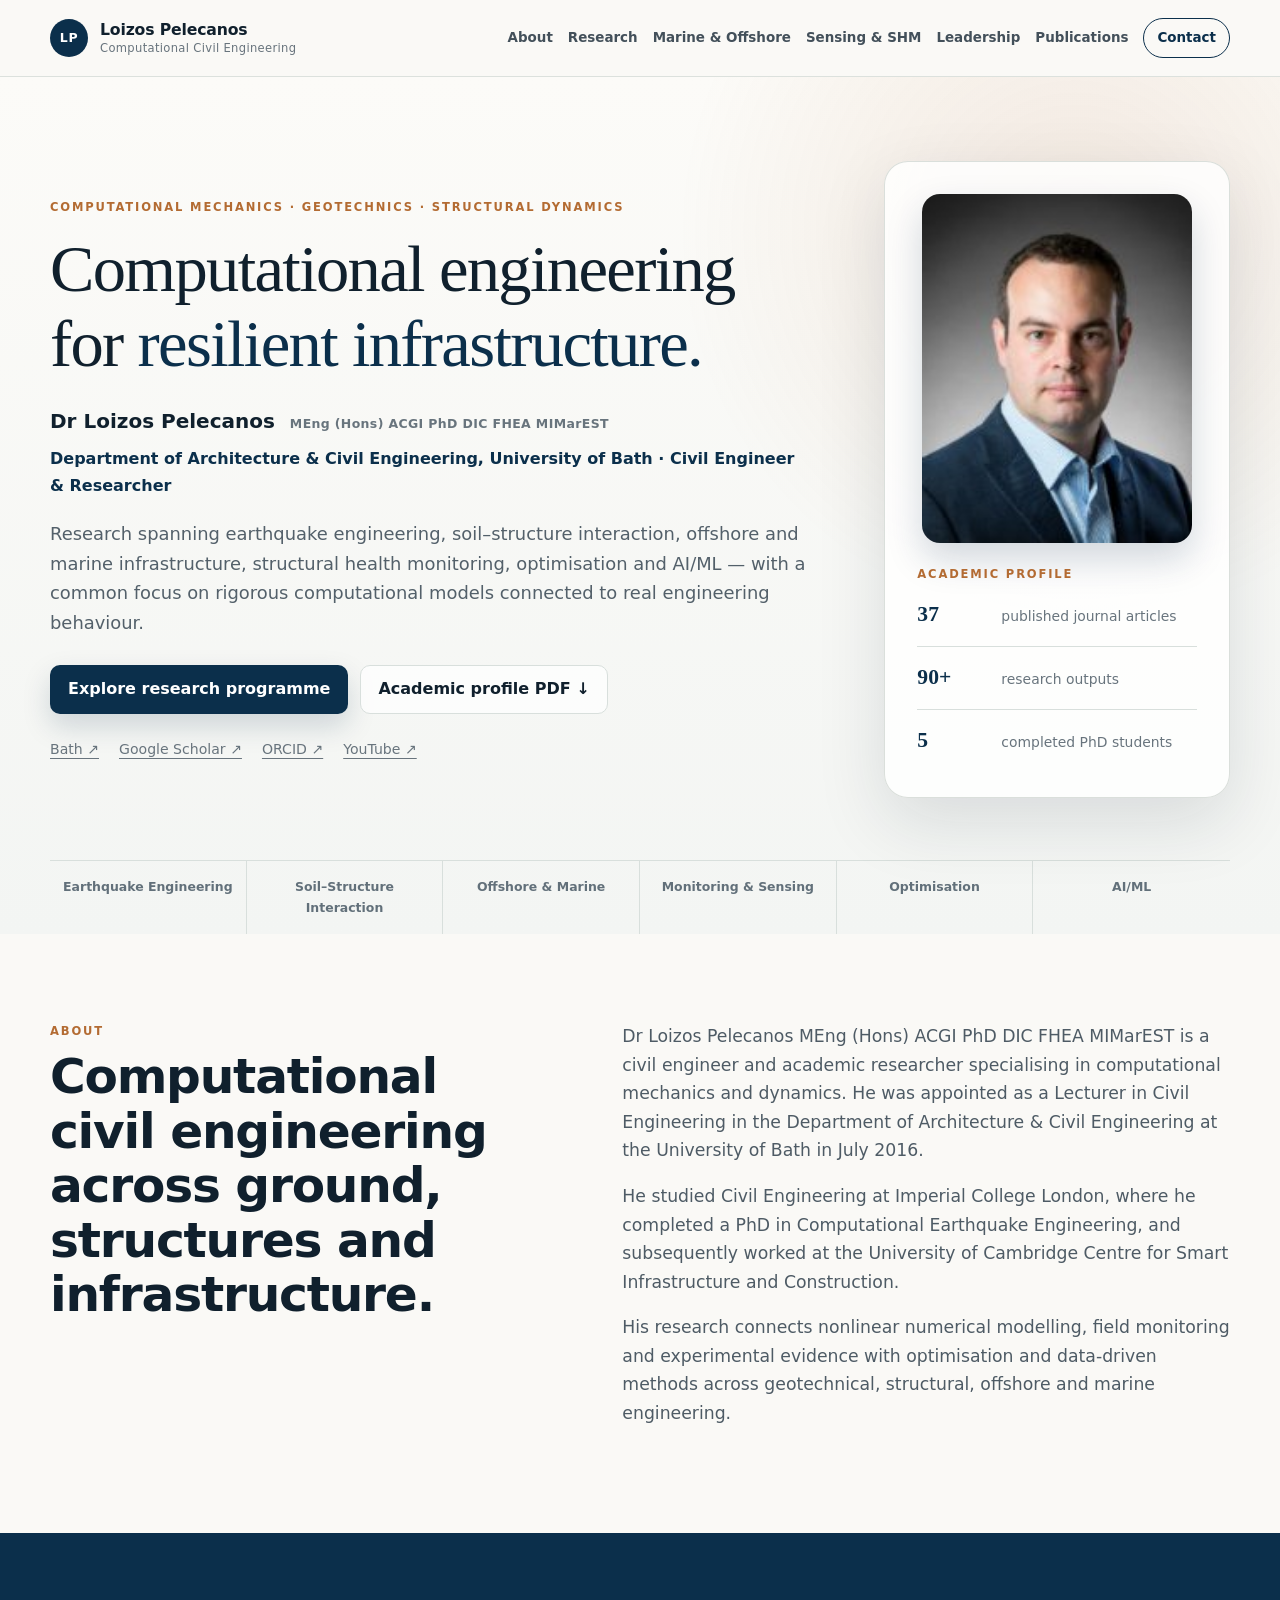
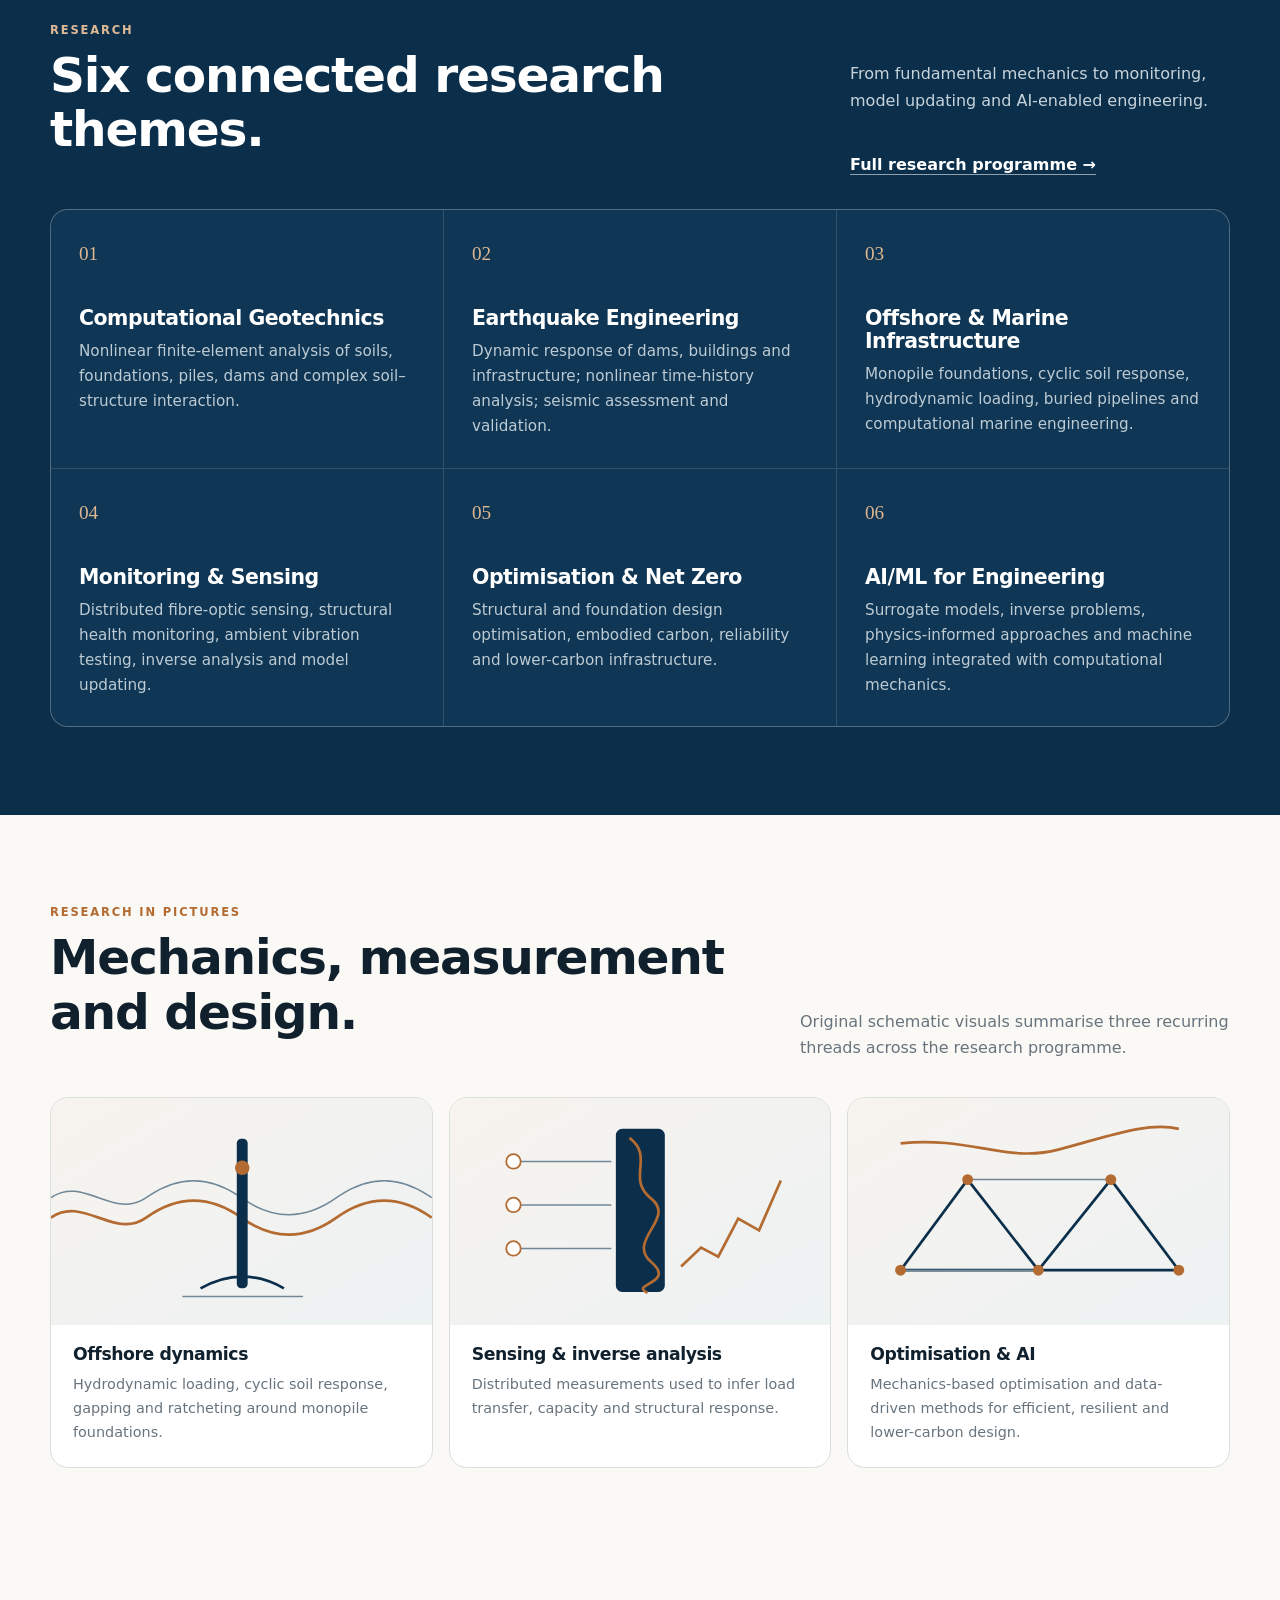
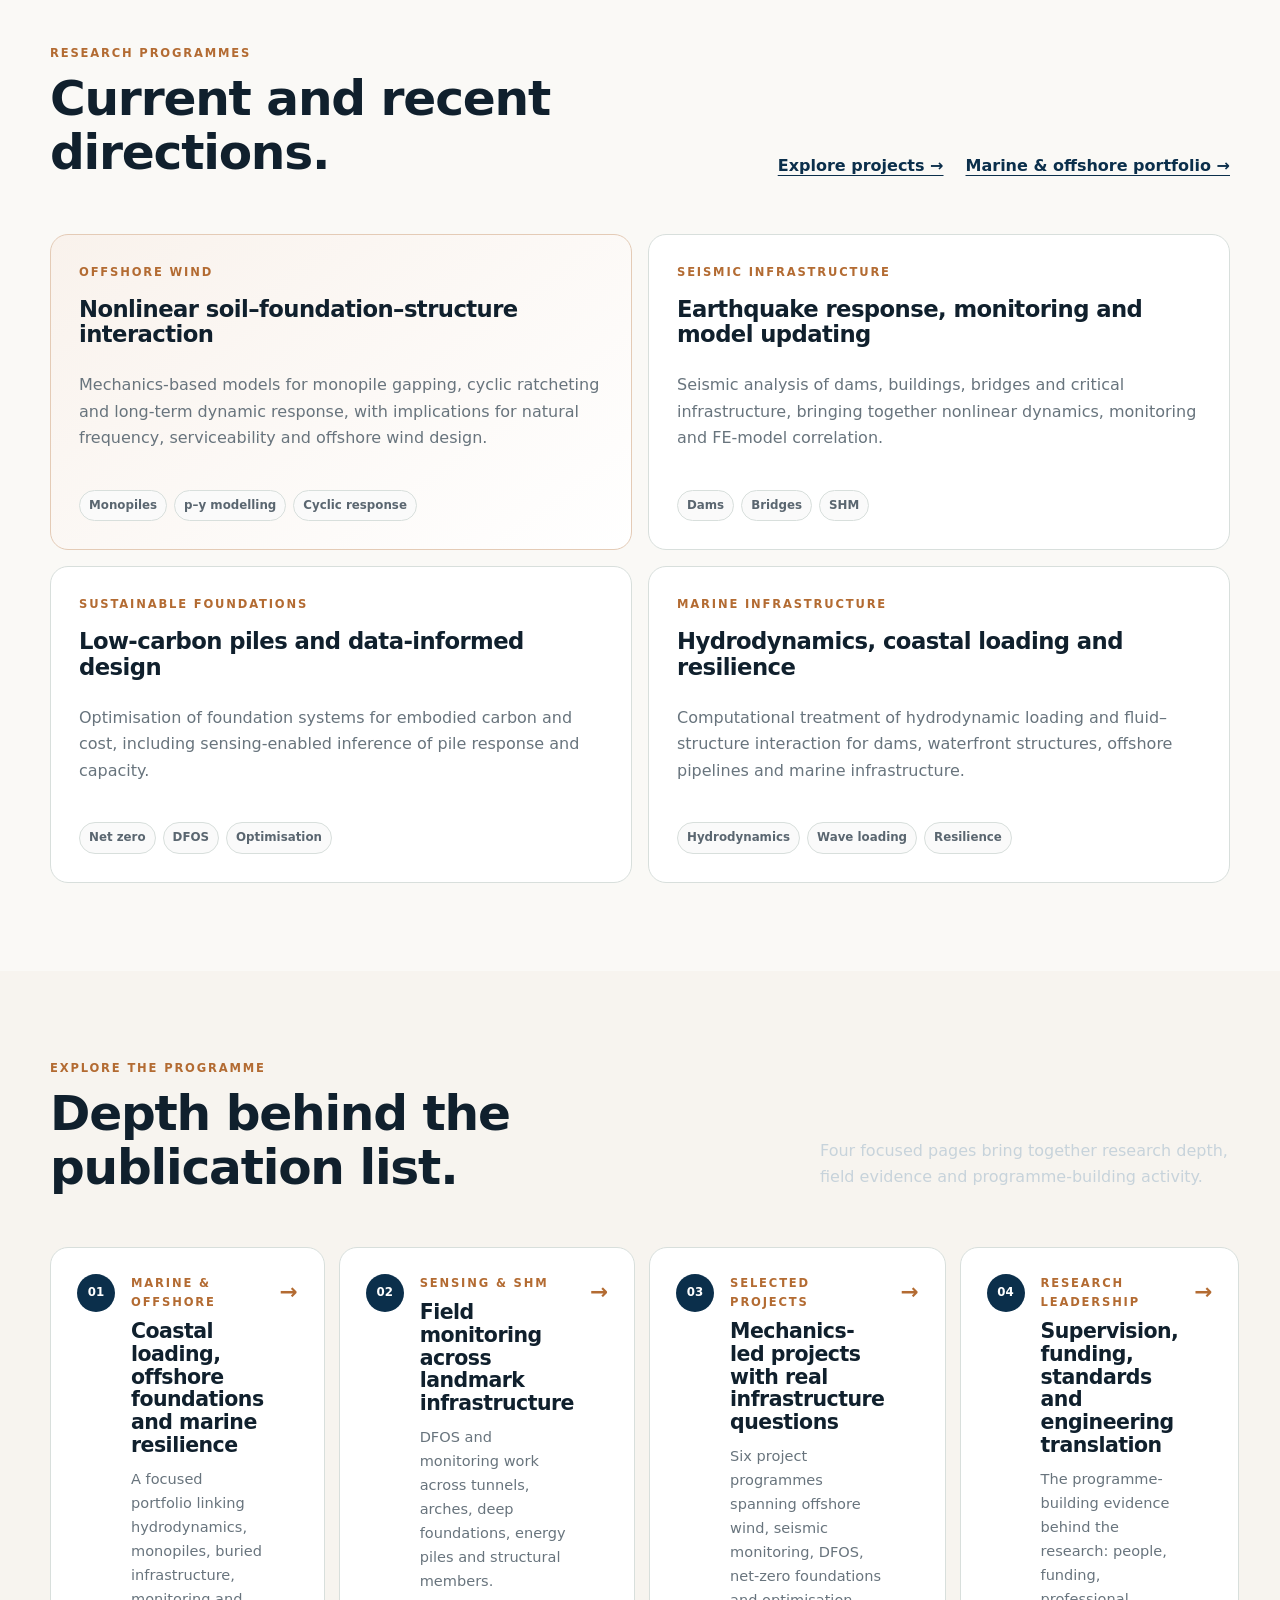
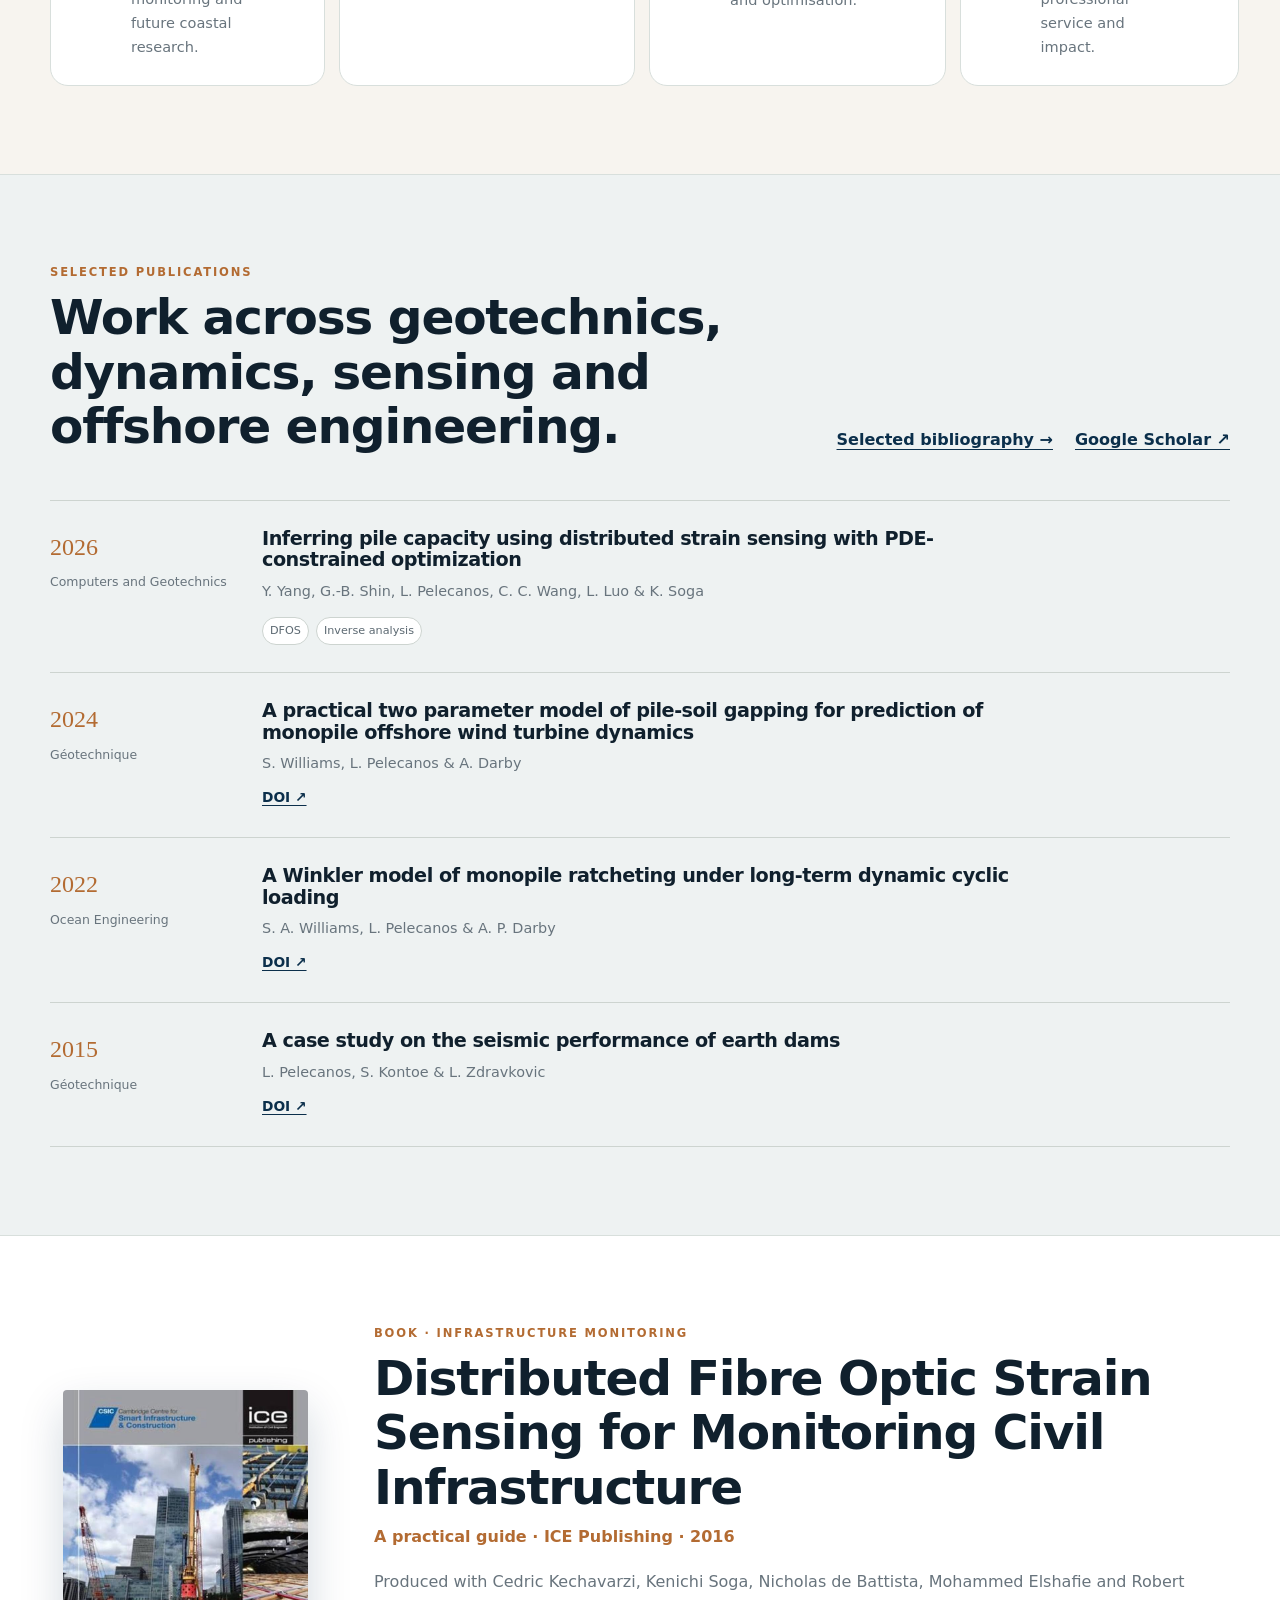
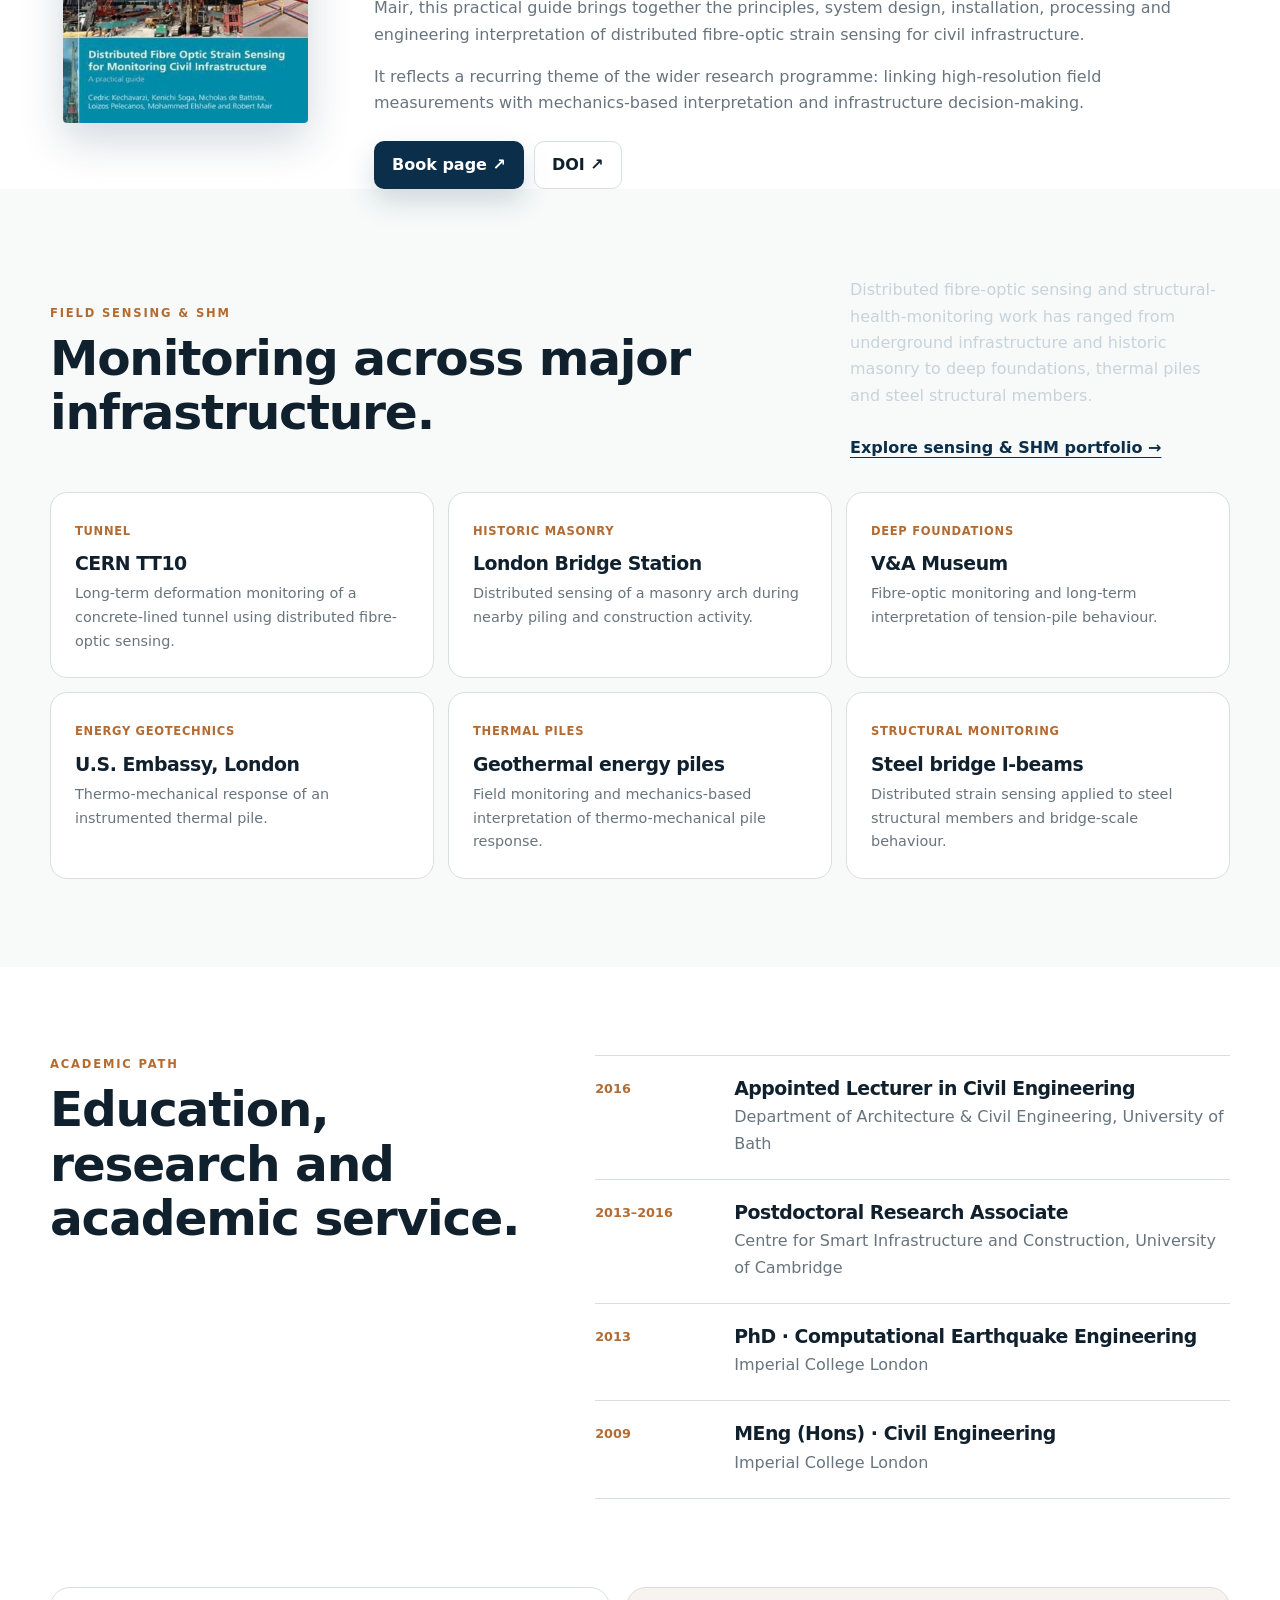
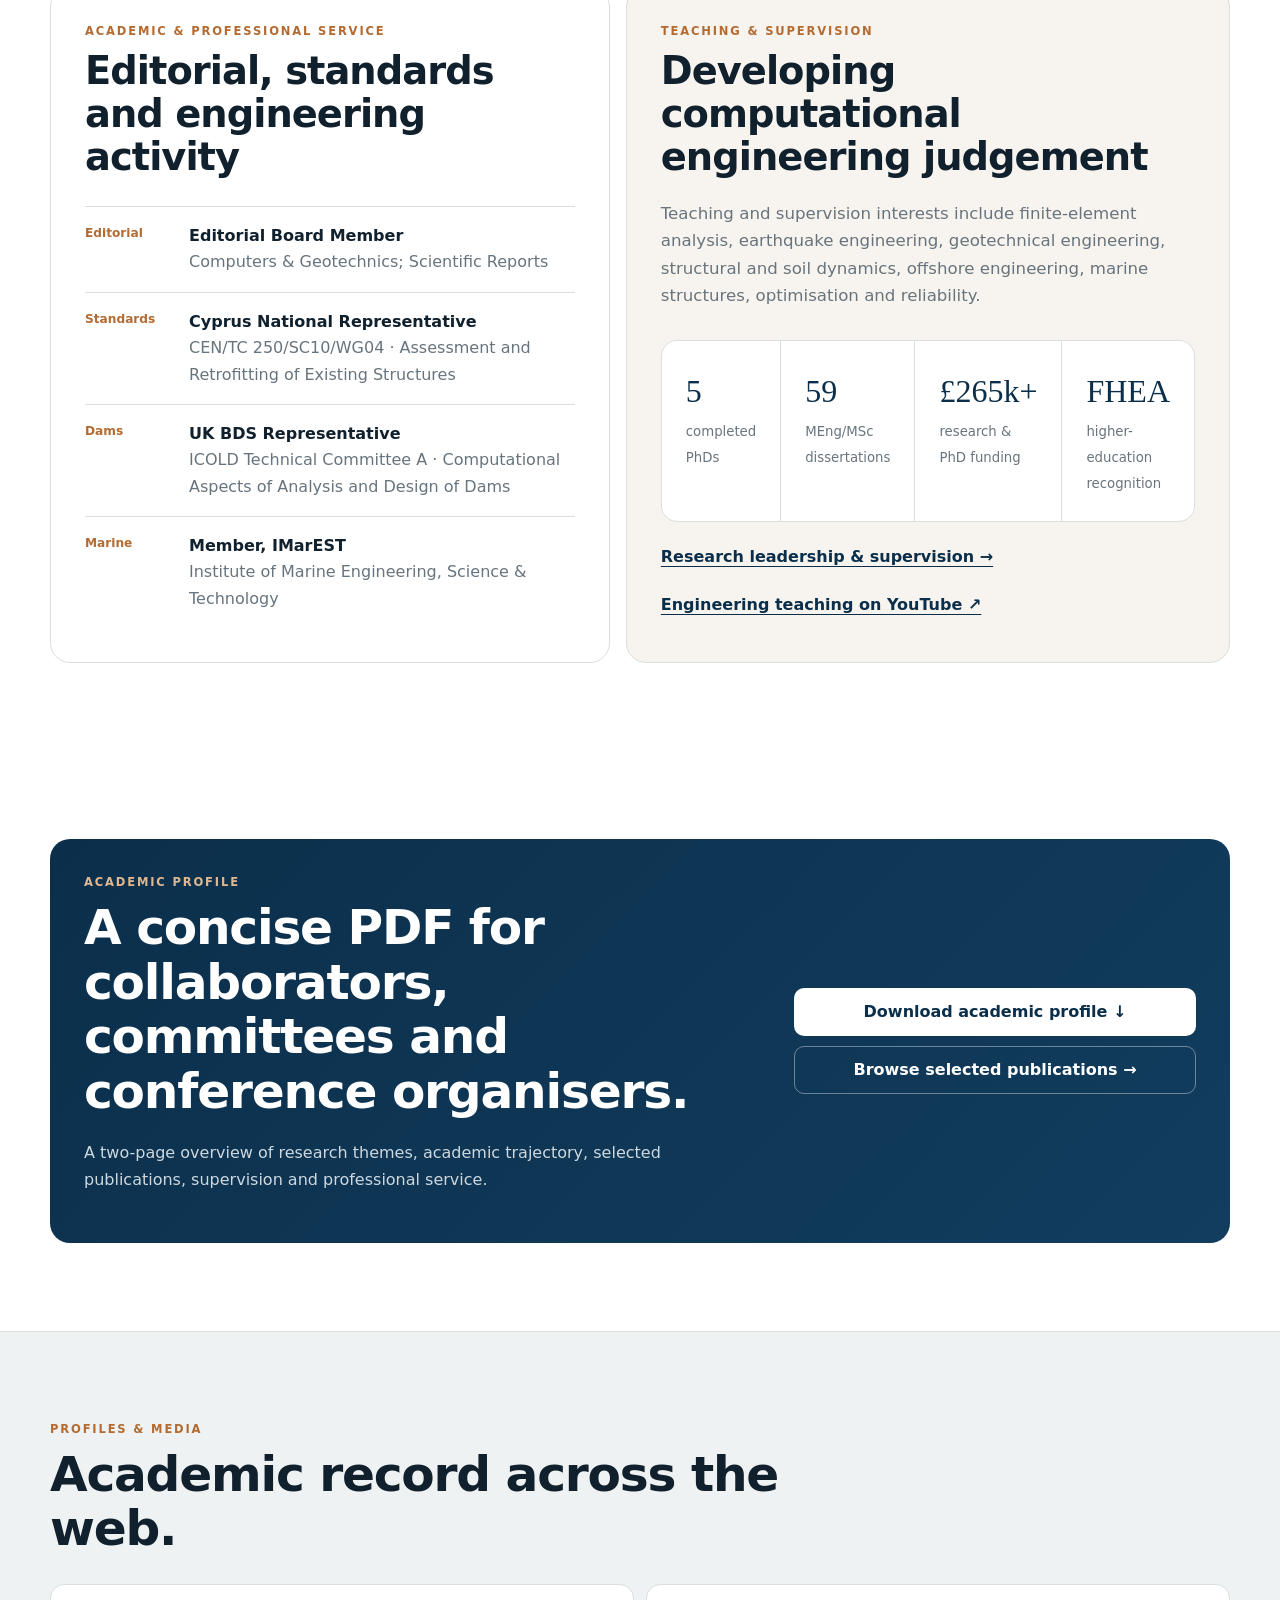
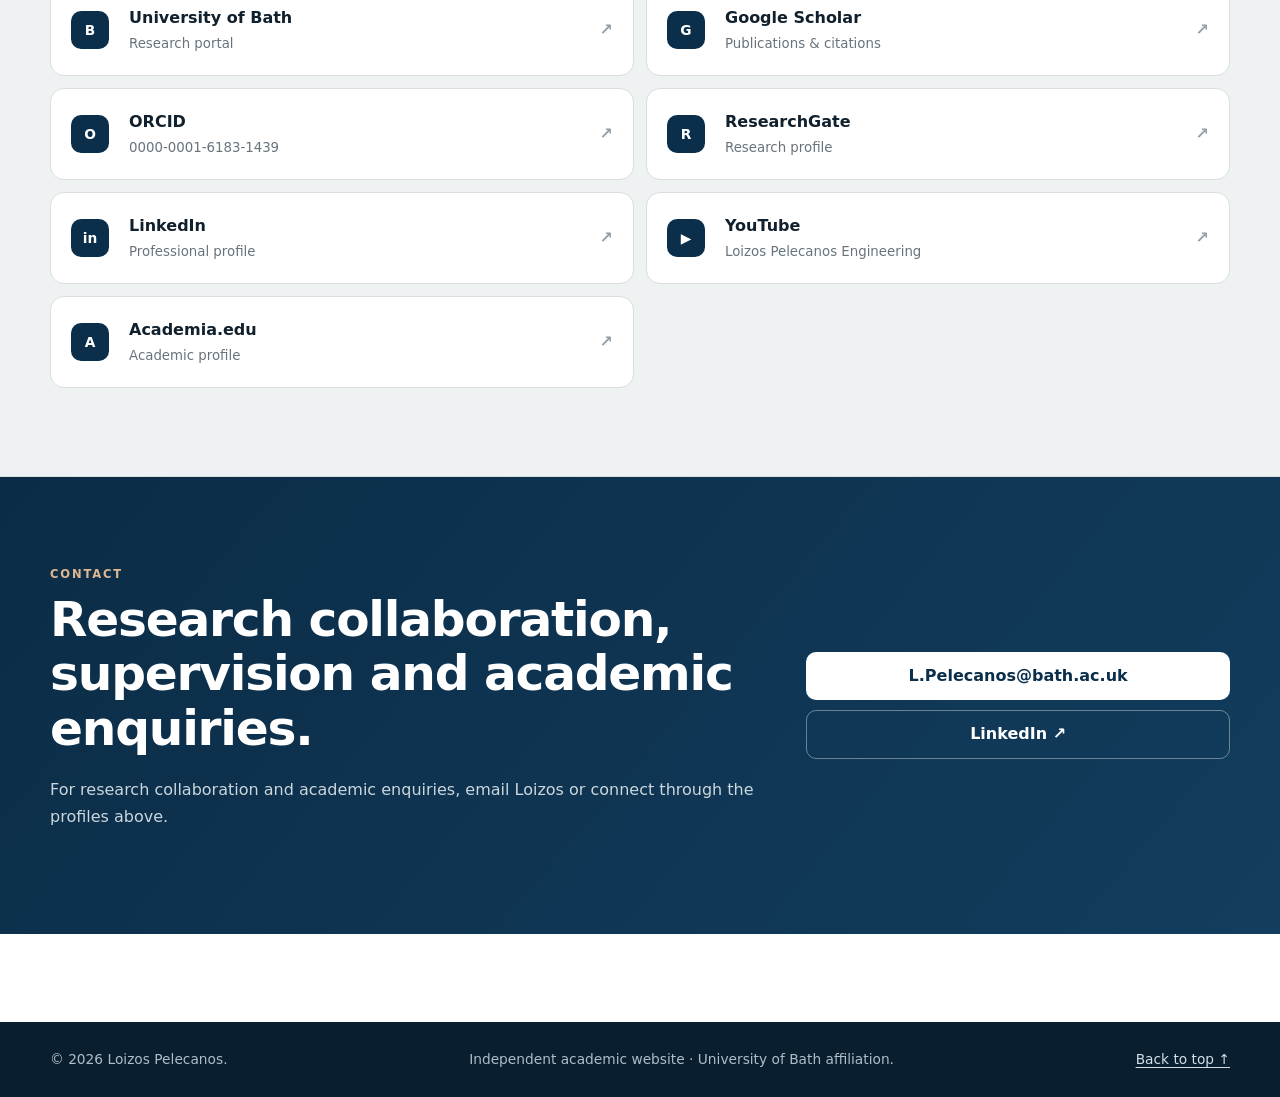
==== commit b623d362: "Add files via upload" ====
--- a/index.html
+++ b/index.html
@@ -12,7 +12,7 @@
 </head>
 <body>
 <a class="skip-link" href="#main">Skip to content</a>
-<header class="site-header" id="top"><div class="container nav-wrap"><a class="brand" href="#top"><span class="brand-mark">LP</span><span class="brand-copy"><strong>Loizos Pelecanos</strong><small>Computational Civil Engineering</small></span></a><button class="nav-toggle" type="button" aria-expanded="false" aria-controls="site-nav">Menu</button><nav id="site-nav" class="nav"><a href="#about">About</a><a href="research.html">Research</a><a href="marine-offshore.html">Marine &amp; Offshore</a><a href="projects.html">Projects</a><a href="leadership.html">Leadership</a><a href="publications.html">Publications</a><a class="nav-contact" href="#contact">Contact</a></nav></div></header>
+<header class="site-header" id="top"><div class="container nav-wrap"><a class="brand" href="#top"><span class="brand-mark">LP</span><span class="brand-copy"><strong>Loizos Pelecanos</strong><small>Computational Civil Engineering</small></span></a><button class="nav-toggle" type="button" aria-expanded="false" aria-controls="site-nav">Menu</button><nav id="site-nav" class="nav"><a href="#about">About</a><a href="research.html">Research</a><a href="marine-offshore.html">Marine &amp; Offshore</a><a href="sensing-shm.html">Sensing &amp; SHM</a><a href="leadership.html">Leadership</a><a href="publications.html">Publications</a><a class="nav-contact" href="#contact">Contact</a></nav></div></header>
 <main id="main">
 <section class="hero"><div class="container hero-grid"><div class="hero-main"><p class="eyebrow">Computational mechanics · Geotechnics · Structural dynamics</p><h1>Computational engineering for <em>resilient infrastructure.</em></h1><p class="hero-name">Dr Loizos Pelecanos <span>MEng (Hons) ACGI PhD DIC FHEA MIMarEST</span></p><p class="hero-role">Department of Architecture &amp; Civil Engineering, University of Bath · Civil Engineer &amp; Researcher</p><p class="hero-copy">Research spanning earthquake engineering, soil–structure interaction, offshore and marine infrastructure, structural health monitoring, optimisation and AI/ML — with a common focus on rigorous computational models connected to real engineering behaviour.</p><div class="hero-actions"><a class="button primary" href="research.html">Explore research programme</a><a class="button secondary" href="assets/loizos-pelecanos-academic-profile.pdf">Academic profile PDF ↓</a></div><div class="quick-links"><a href="https://researchportal.bath.ac.uk/en/persons/loizos-pelecanos/" target="_blank" rel="noopener">Bath ↗</a><a href="https://scholar.google.com/citations?user=rxJERUEAAAAJ&hl=en" target="_blank" rel="noopener">Google Scholar ↗</a><a href="https://orcid.org/0000-0001-6183-1439" target="_blank" rel="noopener">ORCID ↗</a><a href="https://www.youtube.com/@LoizosPelecanosEngineering" target="_blank" rel="noopener">YouTube ↗</a></div></div><aside class="hero-panel"><div class="portrait-shell"><img class="portrait-photo" src="assets/loizos-pelecanos.jpg" alt="Portrait of Dr Loizos Pelecanos" width="160" height="211"></div><div class="profile-summary"><p class="small-label">Academic profile</p><div class="stat"><strong>37</strong><span>published journal articles</span></div><div class="stat"><strong>90+</strong><span>research outputs</span></div><div class="stat"><strong>5</strong><span>completed PhD students</span></div></div></aside></div><div class="container hero-ribbon"><span>Earthquake Engineering</span><span>Soil–Structure Interaction</span><span>Offshore &amp; Marine</span><span>Monitoring &amp; Sensing</span><span>Optimisation</span><span>AI/ML</span></div></section>
 <section class="section" id="about"><div class="container split-intro"><div><p class="section-kicker">About</p><h2>Computational civil engineering across ground, structures and infrastructure.</h2></div><div class="prose large-prose"><p>Dr Loizos Pelecanos MEng (Hons) ACGI PhD DIC FHEA MIMarEST is a civil engineer and academic researcher specialising in computational mechanics and dynamics. He was appointed as a Lecturer in Civil Engineering in the Department of Architecture &amp; Civil Engineering at the University of Bath in July 2016.</p><p>He studied Civil Engineering at Imperial College London, where he completed a PhD in Computational Earthquake Engineering, and subsequently worked at the University of Cambridge Centre for Smart Infrastructure and Construction.</p><p>His research connects nonlinear numerical modelling, field monitoring and experimental evidence with optimisation and data-driven methods across geotechnical, structural, offshore and marine engineering.</p></div></div></section>
@@ -23,9 +23,10 @@
 <article class="visual-card"><svg viewBox="0 0 420 250" role="img" aria-label="Structural optimisation schematic"><line class="svg-line" x1="58" y1="190" x2="365" y2="190"/><line class="svg-line" x1="58" y1="190" x2="132" y2="90"/><line class="svg-line" x1="132" y1="90" x2="210" y2="190"/><line class="svg-line" x1="210" y1="190" x2="290" y2="90"/><line class="svg-line" x1="290" y1="90" x2="365" y2="190"/><line class="svg-thin" x1="132" y1="90" x2="290" y2="90"/><line class="svg-thin" x1="58" y1="190" x2="210" y2="190"/><circle class="svg-accent-fill" cx="58" cy="190" r="6"/><circle class="svg-accent-fill" cx="132" cy="90" r="6"/><circle class="svg-accent-fill" cx="210" cy="190" r="6"/><circle class="svg-accent-fill" cx="290" cy="90" r="6"/><circle class="svg-accent-fill" cx="365" cy="190" r="6"/><path class="svg-accent" d="M58 50 C135 42 175 72 232 57 S330 26 365 34"/></svg><div class="visual-caption"><h3>Optimisation &amp; AI</h3><p>Mechanics-based optimisation and data-driven methods for efficient, resilient and lower-carbon design.</p></div></article>
 </div></div></section>
 <section class="section" id="projects"><div class="container"><div class="section-heading-row"><div><p class="section-kicker">Research programmes</p><h2>Current and recent directions.</h2></div><div class="pub-actions"><a class="text-link" href="projects.html">Explore projects →</a><a class="text-link" href="marine-offshore.html">Marine &amp; offshore portfolio →</a></div></div><div class="project-grid"><article class="project feature-project"><p class="project-label">Offshore wind</p><h3>Nonlinear soil–foundation–structure interaction</h3><p>Mechanics-based models for monopile gapping, cyclic ratcheting and long-term dynamic response, with implications for natural frequency, serviceability and offshore wind design.</p><div class="project-tags"><span>Monopiles</span><span>p–y modelling</span><span>Cyclic response</span></div></article><article class="project"><p class="project-label">Seismic infrastructure</p><h3>Earthquake response, monitoring and model updating</h3><p>Seismic analysis of dams, buildings, bridges and critical infrastructure, bringing together nonlinear dynamics, monitoring and FE-model correlation.</p><div class="project-tags"><span>Dams</span><span>Bridges</span><span>SHM</span></div></article><article class="project"><p class="project-label">Sustainable foundations</p><h3>Low-carbon piles and data-informed design</h3><p>Optimisation of foundation systems for embodied carbon and cost, including sensing-enabled inference of pile response and capacity.</p><div class="project-tags"><span>Net zero</span><span>DFOS</span><span>Optimisation</span></div></article><article class="project"><p class="project-label">Marine infrastructure</p><h3>Hydrodynamics, coastal loading and resilience</h3><p>Computational treatment of hydrodynamic loading and fluid–structure interaction for dams, waterfront structures, offshore pipelines and marine infrastructure.</p><div class="project-tags"><span>Hydrodynamics</span><span>Wave loading</span><span>Resilience</span></div></article></div></div></section>
-<section class="section pathway-section"><div class="container"><div class="section-heading-row"><div><p class="section-kicker">Explore the programme</p><h2>Depth behind the publication list.</h2></div><p class="section-lead">Three pages bring together the programme most relevant to future academic collaboration and research leadership.</p></div><div class="pathway-grid"><a href="marine-offshore.html"><span>01</span><div><p class="project-label">Marine &amp; offshore</p><h3>Coastal loading, offshore foundations and marine resilience</h3><p>A focused portfolio linking hydrodynamics, monopiles, buried infrastructure, monitoring and future coastal research.</p></div><b>→</b></a><a href="projects.html"><span>02</span><div><p class="project-label">Selected projects</p><h3>Mechanics-led projects with real infrastructure questions</h3><p>Six project programmes spanning offshore wind, seismic monitoring, DFOS, net-zero foundations and optimisation.</p></div><b>→</b></a><a href="leadership.html"><span>03</span><div><p class="project-label">Research leadership</p><h3>Supervision, funding, standards and engineering translation</h3><p>The programme-building evidence behind the research: people, funding, professional service and impact.</p></div><b>→</b></a></div></div></section>
+<section class="section pathway-section"><div class="container"><div class="section-heading-row"><div><p class="section-kicker">Explore the programme</p><h2>Depth behind the publication list.</h2></div><p class="section-lead">Four focused pages bring together research depth, field evidence and programme-building activity.</p></div><div class="pathway-grid pathway-grid-four"><a href="marine-offshore.html"><span>01</span><div><p class="project-label">Marine &amp; offshore</p><h3>Coastal loading, offshore foundations and marine resilience</h3><p>A focused portfolio linking hydrodynamics, monopiles, buried infrastructure, monitoring and future coastal research.</p></div><b>→</b></a><a href="sensing-shm.html"><span>02</span><div><p class="project-label">Sensing &amp; SHM</p><h3>Field monitoring across landmark infrastructure</h3><p>DFOS and monitoring work across tunnels, arches, deep foundations, energy piles and structural members.</p></div><b>→</b></a><a href="projects.html"><span>03</span><div><p class="project-label">Selected projects</p><h3>Mechanics-led projects with real infrastructure questions</h3><p>Six project programmes spanning offshore wind, seismic monitoring, DFOS, net-zero foundations and optimisation.</p></div><b>→</b></a><a href="leadership.html"><span>04</span><div><p class="project-label">Research leadership</p><h3>Supervision, funding, standards and engineering translation</h3><p>The programme-building evidence behind the research: people, funding, professional service and impact.</p></div><b>→</b></a></div></div></section>
 <section class="section soft-section" id="publications"><div class="container"><div class="section-heading-row"><div><p class="section-kicker">Selected publications</p><h2>Work across geotechnics, dynamics, sensing and offshore engineering.</h2></div><div class="pub-actions"><a class="text-link" href="publications.html">Selected bibliography →</a><a class="text-link" href="https://scholar.google.com/citations?user=rxJERUEAAAAJ&hl=en" target="_blank" rel="noopener">Google Scholar ↗</a></div></div><div class="pub-list"><article class="publication"><div class="pub-meta"><span>2026</span><small>Computers and Geotechnics</small></div><div><h3>Inferring pile capacity using distributed strain sensing with PDE-constrained optimization</h3><p>Y. Yang, G.-B. Shin, L. Pelecanos, C. C. Wang, L. Luo &amp; K. Soga</p><span class="pub-tag">DFOS</span><span class="pub-tag">Inverse analysis</span></div></article><article class="publication"><div class="pub-meta"><span>2024</span><small>Géotechnique</small></div><div><h3>A practical two parameter model of pile-soil gapping for prediction of monopile offshore wind turbine dynamics</h3><p>S. Williams, L. Pelecanos &amp; A. Darby</p><a href="https://doi.org/10.1680/jgeot.21.00260" target="_blank" rel="noopener">DOI ↗</a></div></article><article class="publication"><div class="pub-meta"><span>2022</span><small>Ocean Engineering</small></div><div><h3>A Winkler model of monopile ratcheting under long-term dynamic cyclic loading</h3><p>S. A. Williams, L. Pelecanos &amp; A. P. Darby</p><a href="https://doi.org/10.1016/j.oceaneng.2022.112625" target="_blank" rel="noopener">DOI ↗</a></div></article><article class="publication"><div class="pub-meta"><span>2015</span><small>Géotechnique</small></div><div><h3>A case study on the seismic performance of earth dams</h3><p>L. Pelecanos, S. Kontoe &amp; L. Zdravkovic</p><a href="https://doi.org/10.1680/jgeot.SIP.15.P.009" target="_blank" rel="noopener">DOI ↗</a></div></article></div></div></section>
 <section class="section book-section" id="book"><div class="container book-feature"><div class="book-cover-wrap"><img src="assets/dfos-practical-guide.jpg" alt="Cover of Distributed Fibre Optic Strain Sensing for Monitoring Civil Infrastructure: A Practical Guide" class="book-cover"></div><div class="book-copy"><p class="section-kicker">Book · Infrastructure monitoring</p><h2>Distributed Fibre Optic Strain Sensing for Monitoring Civil Infrastructure</h2><p class="book-subtitle">A practical guide · ICE Publishing · 2016</p><p>Produced with Cedric Kechavarzi, Kenichi Soga, Nicholas de Battista, Mohammed Elshafie and Robert Mair, this practical guide brings together the principles, system design, installation, processing and engineering interpretation of distributed fibre-optic strain sensing for civil infrastructure.</p><p>It reflects a recurring theme of the wider research programme: linking high-resolution field measurements with mechanics-based interpretation and infrastructure decision-making.</p><div class="book-actions"><a class="button primary" href="https://www.emerald.com/books/book/18977/Distributed-Fibre-Optic-Strain-Sensing-for" target="_blank" rel="noopener">Book page ↗</a><a class="button secondary" href="https://doi.org/10.1680/dfossmci.60555" target="_blank" rel="noopener">DOI ↗</a></div></div></div>
+<section class="section sensing-preview-section"><div class="container"><div class="section-heading-row"><div><p class="section-kicker">Field sensing &amp; SHM</p><h2>Monitoring across major infrastructure.</h2></div><div><p class="section-lead">Distributed fibre-optic sensing and structural-health-monitoring work has ranged from underground infrastructure and historic masonry to deep foundations, thermal piles and steel structural members.</p><a class="text-link" href="sensing-shm.html">Explore sensing &amp; SHM portfolio →</a></div></div><div class="case-preview-grid"><article><span>Tunnel</span><h3>CERN TT10</h3><p>Long-term deformation monitoring of a concrete-lined tunnel using distributed fibre-optic sensing.</p></article><article><span>Historic masonry</span><h3>London Bridge Station</h3><p>Distributed sensing of a masonry arch during nearby piling and construction activity.</p></article><article><span>Deep foundations</span><h3>V&amp;A Museum</h3><p>Fibre-optic monitoring and long-term interpretation of tension-pile behaviour.</p></article><article><span>Energy geotechnics</span><h3>U.S. Embassy, London</h3><p>Thermo-mechanical response of an instrumented thermal pile.</p></article><article><span>Thermal piles</span><h3>Geothermal energy piles</h3><p>Field monitoring and mechanics-based interpretation of thermo-mechanical pile response.</p></article><article><span>Structural monitoring</span><h3>Steel bridge I-beams</h3><p>Distributed strain sensing applied to steel structural members and bridge-scale behaviour.</p></article></div></div></section>
 <section class="section" id="academic"><div class="container academic-grid"><div><p class="section-kicker">Academic path</p><h2>Education, research and academic service.</h2></div><div class="timeline-vertical"><article><span>2016</span><div><h3>Appointed Lecturer in Civil Engineering</h3><p>Department of Architecture &amp; Civil Engineering, University of Bath</p></div></article><article><span>2013–2016</span><div><h3>Postdoctoral Research Associate</h3><p>Centre for Smart Infrastructure and Construction, University of Cambridge</p></div></article><article><span>2013</span><div><h3>PhD · Computational Earthquake Engineering</h3><p>Imperial College London</p></div></article><article><span>2009</span><div><h3>MEng (Hons) · Civil Engineering</h3><p>Imperial College London</p></div></article></div></div></section>
 <section class="section split-service"><div class="container service-grid"><div class="service-panel"><p class="section-kicker">Academic &amp; professional service</p><h2>Editorial, standards and engineering activity</h2><div class="service-list"><div><span>Editorial</span><p><strong>Editorial Board Member</strong><br>Computers &amp; Geotechnics; Scientific Reports</p></div><div><span>Standards</span><p><strong>Cyprus National Representative</strong><br>CEN/TC 250/SC10/WG04 · Assessment and Retrofitting of Existing Structures</p></div><div><span>Dams</span><p><strong>UK BDS Representative</strong><br>ICOLD Technical Committee A · Computational Aspects of Analysis and Design of Dams</p></div><div><span>Marine</span><p><strong>Member, IMarEST</strong><br>Institute of Marine Engineering, Science &amp; Technology</p></div></div></div><div class="service-panel teaching-panel"><p class="section-kicker">Teaching &amp; supervision</p><h2>Developing computational engineering judgement</h2><p>Teaching and supervision interests include finite-element analysis, earthquake engineering, geotechnical engineering, structural and soil dynamics, offshore engineering, marine structures, optimisation and reliability.</p><div class="impact-strip"><div><strong>5</strong><span>completed PhDs</span></div><div><strong>59</strong><span>MEng/MSc dissertations</span></div><div><strong>£265k+</strong><span>research &amp; PhD funding</span></div><div><strong>FHEA</strong><span>higher-education recognition</span></div></div><a class="text-link" href="leadership.html">Research leadership &amp; supervision →</a><br><a class="text-link" href="https://www.youtube.com/@LoizosPelecanosEngineering" target="_blank" rel="noopener">Engineering teaching on YouTube ↗</a></div></div></section>
 <section class="section"><div class="container"><div class="cv-panel"><div><p class="section-kicker" style="color:#dfb892">Academic profile</p><h2>A concise PDF for collaborators, committees and conference organisers.</h2><p>A two-page overview of research themes, academic trajectory, selected publications, supervision and professional service.</p></div><div class="cv-actions"><a class="button light-button" href="assets/loizos-pelecanos-academic-profile.pdf">Download academic profile ↓</a><a class="button outline-light" href="publications.html">Browse selected publications →</a></div></div></div></section>
--- a/assets/styles.css
+++ b/assets/styles.css
@@ -43,3 +43,24 @@
 @media(max-width:1120px) and (min-width:981px){.nav{gap:10px}.nav a{font-size:.78rem}.brand-copy small{font-size:.68rem}}
 @media(max-width:980px){.continuity-grid,.marine-capability-grid{grid-template-columns:repeat(2,1fr)}.marine-future,.supervision-grid{grid-template-columns:repeat(2,1fr)}.strategic-panel,.leadership-split{grid-template-columns:1fr}.pathway-grid{grid-template-columns:1fr}.pathway-grid>a{min-height:0}.project-showcase-grid{grid-template-columns:1fr}.workflow-grid{grid-template-columns:repeat(3,1fr)}.mini-pathways{grid-template-columns:1fr}}
 @media(max-width:720px){.continuity-grid,.marine-capability-grid,.marine-future,.supervision-grid,.funding-grid,.translation-cards,.workflow-grid{grid-template-columns:1fr}.portfolio-list article{grid-template-columns:1fr;gap:5px}.leadership-stats{grid-template-columns:1fr 1fr}.strategic-panel{padding:26px}.pathway-grid>a{grid-template-columns:auto 1fr}.pathway-grid>a>b{display:none}}
+
+/* v5: sensing & SHM portfolio */
+.pathway-grid-four{grid-template-columns:repeat(4,1fr)}
+.sensing-preview-section{background:#f7faf9}.case-preview-grid{display:grid;grid-template-columns:repeat(3,1fr);gap:14px;margin-top:30px}.case-preview-grid article{padding:24px;border:1px solid var(--line);border-radius:17px;background:#fff}.case-preview-grid span{display:inline-block;color:var(--accent);font-size:.72rem;font-weight:850;text-transform:uppercase;letter-spacing:.06em}.case-preview-grid h3{margin:10px 0 8px}.case-preview-grid p{margin:0;color:var(--muted);font-size:.9rem}
+.sensing-hero{background:linear-gradient(155deg,#edf5f2,#fbfaf7 68%)}.sensing-hero h1{max-width:980px}
+.sensing-intro-grid{display:grid;grid-template-columns:.75fr 1.25fr;gap:58px}.sensing-workflow{border-top:1px solid var(--line)}.sensing-workflow article{display:grid;grid-template-columns:48px 1fr;gap:17px;padding:18px 0;border-bottom:1px solid var(--line)}.sensing-workflow span{display:grid;place-items:center;width:36px;height:36px;border-radius:50%;background:var(--navy);color:#fff;font-size:.72rem;font-weight:850}.sensing-workflow h3{margin:1px 0 4px}.sensing-workflow p{margin:0;color:var(--muted);font-size:.9rem}
+.case-study-grid{display:grid;grid-template-columns:repeat(3,1fr);gap:15px;margin-top:32px}.case-study-card{padding:24px;border:1px solid rgba(255,255,255,.16);border-radius:18px;background:rgba(255,255,255,.055)}.case-study-card h3{color:#fff;font-size:1.17rem;margin:10px 0 8px}.case-study-card p:not(.project-label){color:#cbd5da;font-size:.9rem}.case-study-card small{display:block;margin-top:16px;padding-top:14px;border-top:1px solid rgba(255,255,255,.14);color:#9fb0ba;font-size:.76rem}.case-study-card .project-label{color:#dfb892}
+.case-icon{height:78px;position:relative;margin-bottom:15px}.case-icon:before,.case-icon:after,.case-icon span:before,.case-icon span:after{content:"";position:absolute}.tunnel-icon:before{left:18px;top:14px;width:105px;height:58px;border:3px solid #e8f0f3;border-bottom:0;border-radius:56px 56px 0 0}.tunnel-icon:after{left:18px;top:68px;width:105px;border-top:3px solid #e8f0f3}.tunnel-icon span:before{left:32px;top:22px;width:78px;height:43px;border:2px dashed #dfb892;border-bottom:0;border-radius:45px 45px 0 0}
+.arch-icon:before{left:20px;top:16px;width:110px;height:56px;border:4px solid #e8f0f3;border-bottom:0;border-radius:60px 60px 0 0}.arch-icon:after{left:20px;top:69px;width:110px;border-top:3px solid #e8f0f3}.arch-icon span:before{left:28px;top:30px;width:95px;border-top:3px solid #dfb892;transform:rotate(-7deg)}
+.pile-icon:before{left:66px;top:4px;width:14px;height:72px;border-radius:5px;background:#e8f0f3}.pile-icon:after{left:38px;top:14px;width:70px;height:44px;border:2px dashed #9fb0ba;border-radius:50%}.pile-icon span:before{left:59px;top:12px;width:28px;height:56px;border-left:2px solid #dfb892;border-right:2px solid #dfb892}
+.thermal-icon:before{left:65px;top:4px;width:14px;height:72px;border-radius:5px;background:#e8f0f3}.thermal-icon:after{left:40px;top:8px;width:60px;height:60px;border:2px solid #9fb0ba;border-radius:50%}.thermal-icon span:before{left:108px;top:11px;width:46px;height:3px;background:#dfb892;box-shadow:0 17px 0 #dfb892,0 34px 0 #dfb892}.thermal-icon span:after{left:145px;top:5px;border:7px solid transparent;border-left-color:#dfb892;box-shadow:0 17px 0 -0 transparent}
+.ocell-icon:before{left:68px;top:2px;width:13px;height:75px;background:#e8f0f3;border-radius:5px}.ocell-icon:after{left:53px;top:39px;width:43px;height:8px;background:#dfb892;border-radius:3px}.ocell-icon span:before{left:32px;top:15px;width:90px;height:48px;border:2px dashed #9fb0ba;border-radius:50%}
+.geothermal-icon:before{left:64px;top:3px;width:16px;height:73px;background:#e8f0f3;border-radius:6px}.geothermal-icon:after{left:28px;top:59px;width:90px;border-top:3px solid #9fb0ba}.geothermal-icon span:before{left:96px;top:12px;width:45px;height:45px;border:3px solid #dfb892;border-left-color:transparent;border-radius:50%}
+.beam-icon:before{left:18px;top:17px;width:125px;height:10px;background:#e8f0f3;box-shadow:0 40px 0 #e8f0f3}.beam-icon:after{left:72px;top:24px;width:16px;height:35px;background:#e8f0f3}.beam-icon span:before{left:24px;top:36px;width:114px;border-top:3px dashed #dfb892}
+.sensing-split{display:grid;grid-template-columns:1fr 1fr;gap:52px;align-items:center}.sensing-links{display:flex;gap:18px;flex-wrap:wrap;margin-top:22px}.inverse-panel{padding:24px;border:1px solid var(--line);border-radius:20px;background:#fff}.inverse-panel svg{width:100%;height:auto}.inverse-panel p{margin:12px 0 0;color:var(--muted);font-size:.9rem}.svg-soft{fill:#eef2f2}
+.field-evidence-section{background:#f7faf9}.evidence-line{display:flex;flex-wrap:wrap;gap:9px;margin:24px 0}.evidence-line span{padding:8px 11px;border:1px solid var(--line);border-radius:999px;background:#fff;font-size:.78rem;font-weight:740;color:#53606a}.category-cta{margin:18px 0 8px}
+.light-inline-link{display:inline-block;margin-top:12px;color:#dfb892;font-size:.84rem;font-weight:760;text-underline-offset:3px}
+.translation-cards{grid-template-columns:repeat(4,1fr)}
+@media(max-width:1120px) and (min-width:981px){.pathway-grid-four{grid-template-columns:repeat(2,1fr)}.case-study-grid{grid-template-columns:repeat(2,1fr)}}
+@media(max-width:980px){.pathway-grid-four{grid-template-columns:1fr}.case-preview-grid{grid-template-columns:repeat(2,1fr)}.sensing-intro-grid,.sensing-split{grid-template-columns:1fr}.case-study-grid{grid-template-columns:repeat(2,1fr)}.translation-cards{grid-template-columns:repeat(2,1fr)}}
+@media(max-width:720px){.case-preview-grid,.case-study-grid,.translation-cards{grid-template-columns:1fr}}
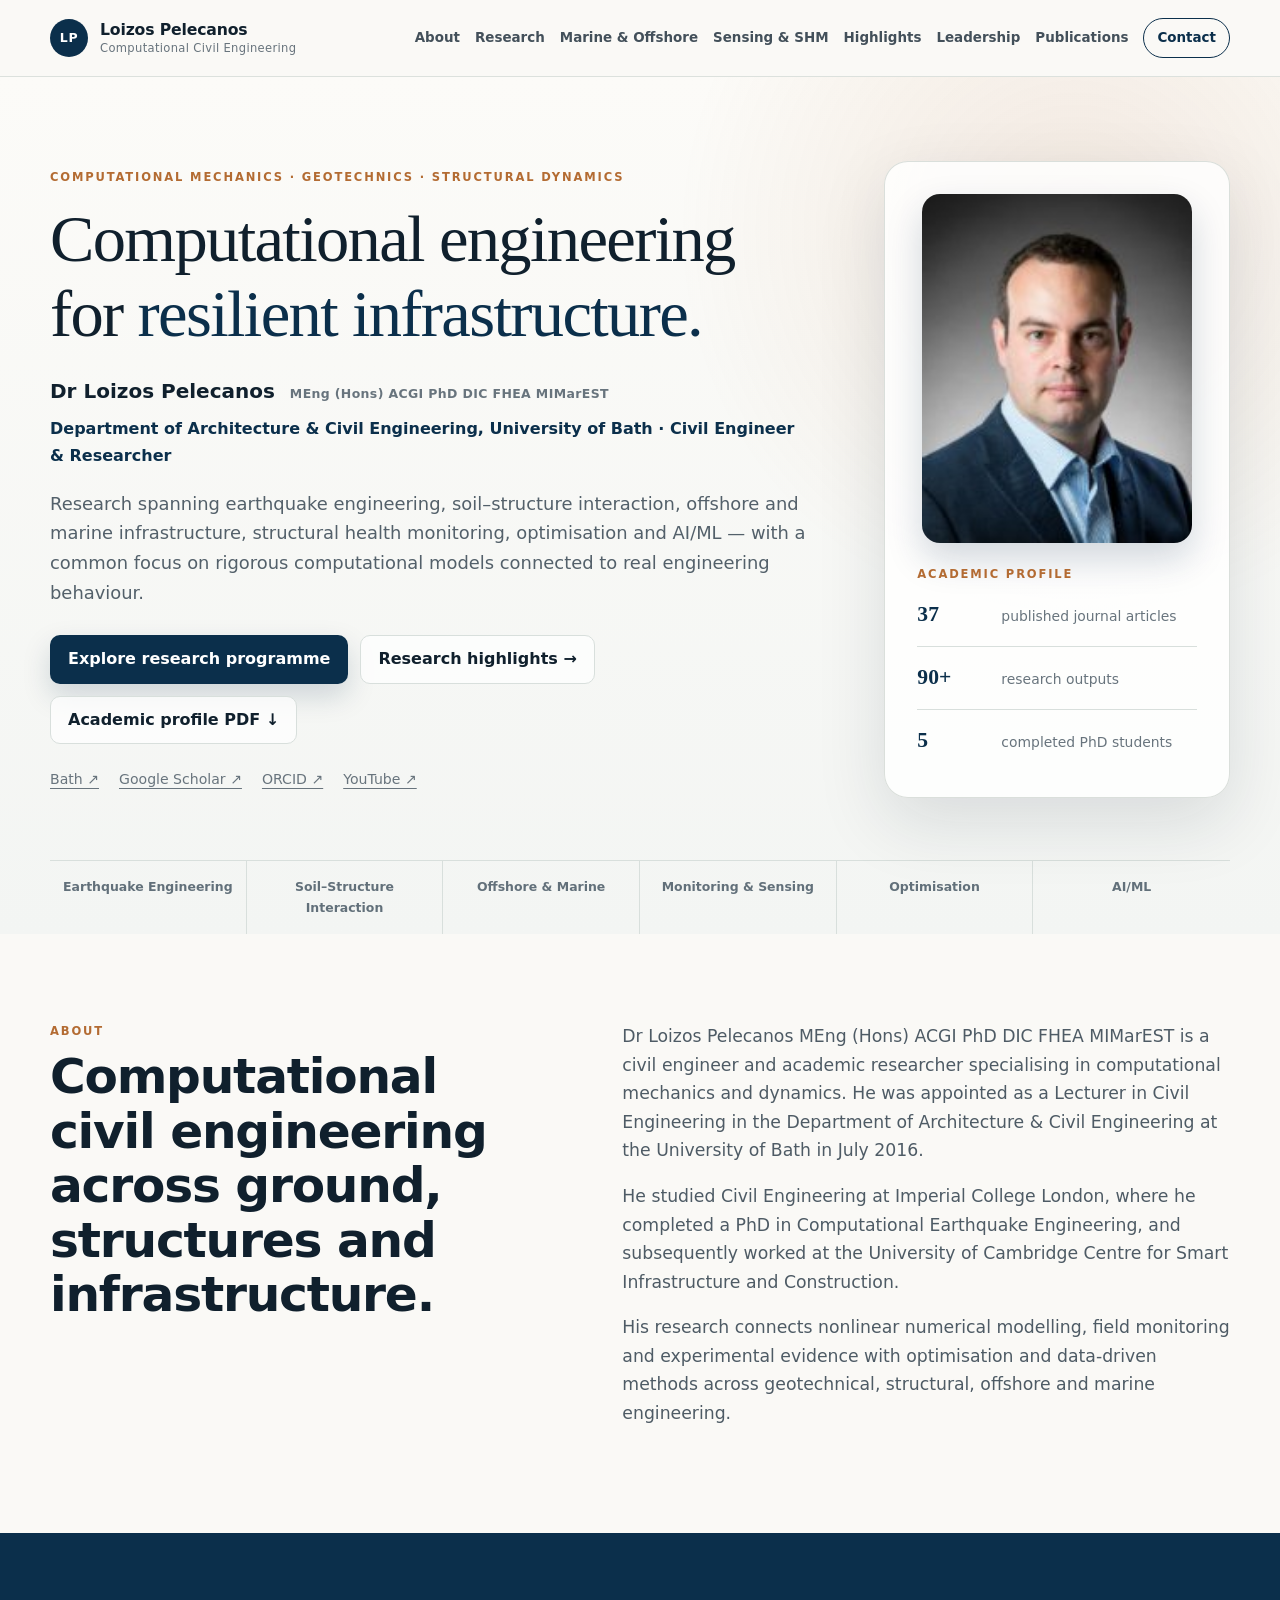
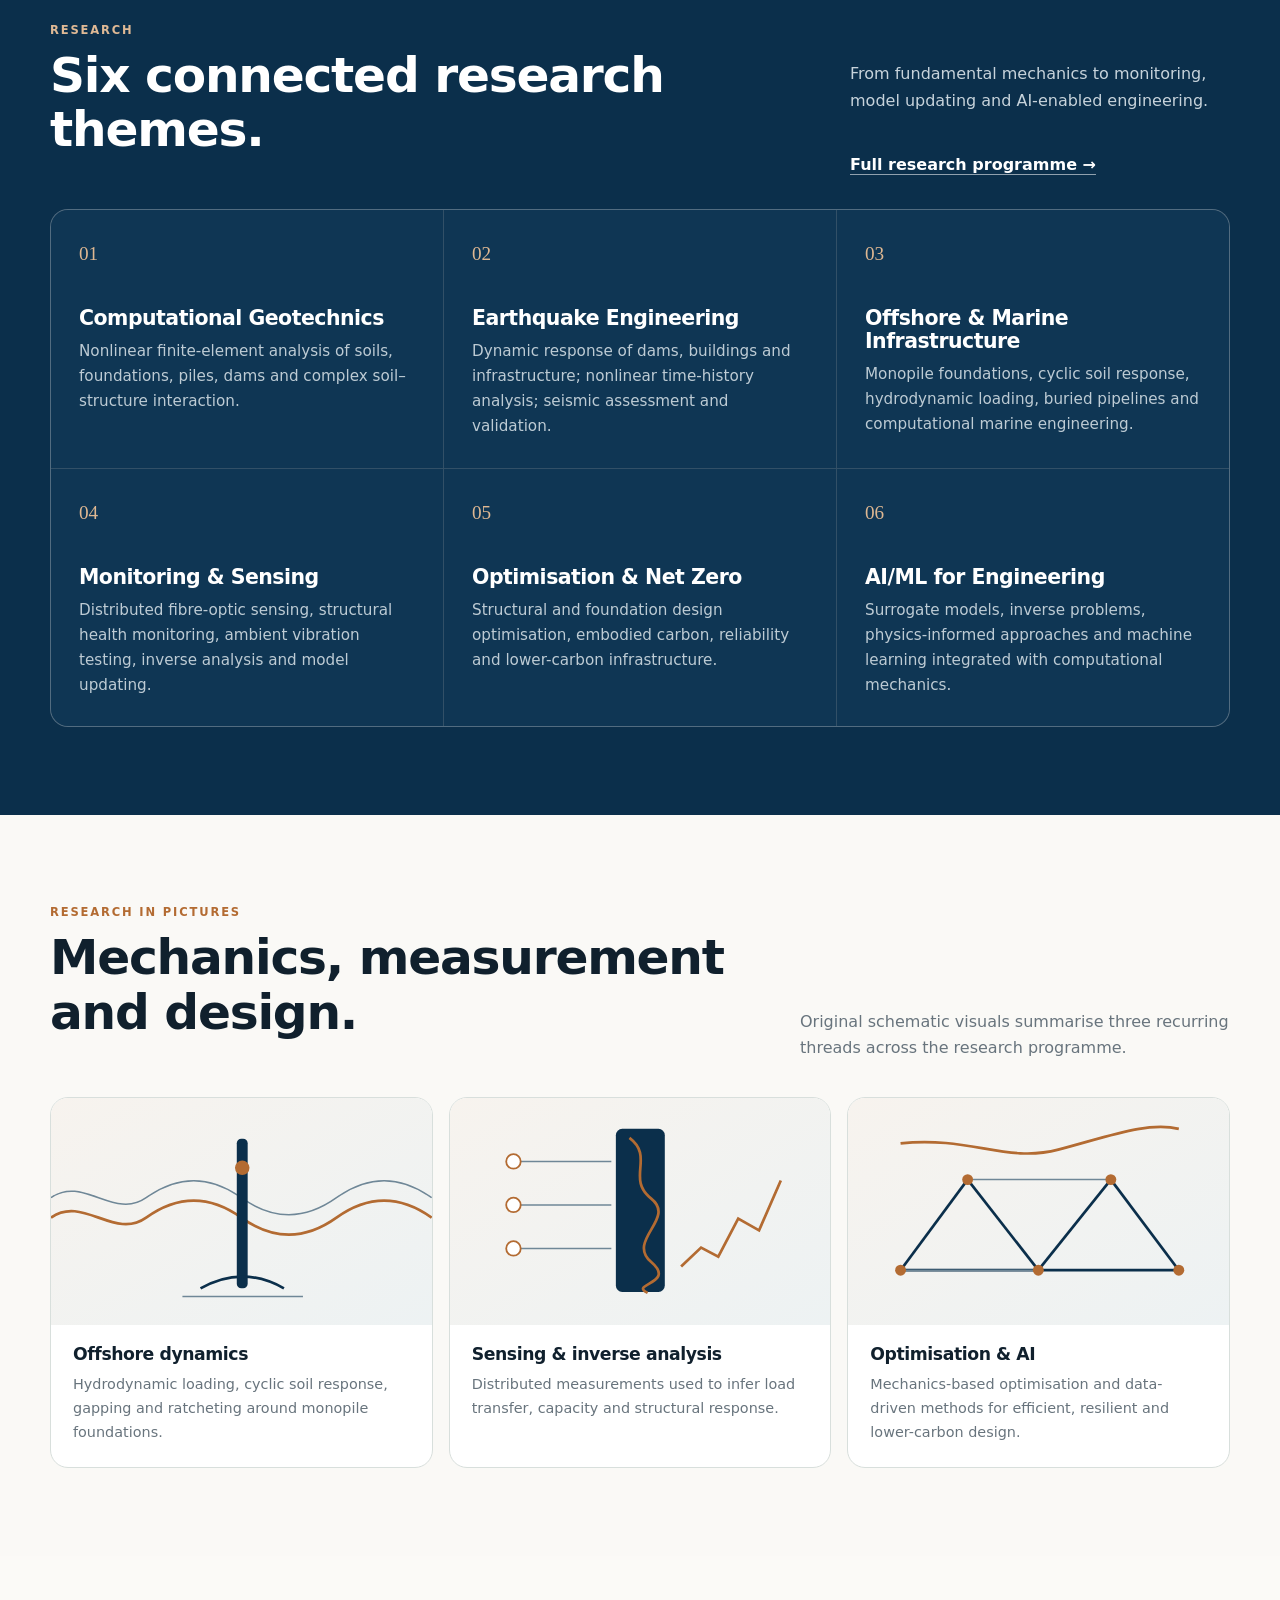
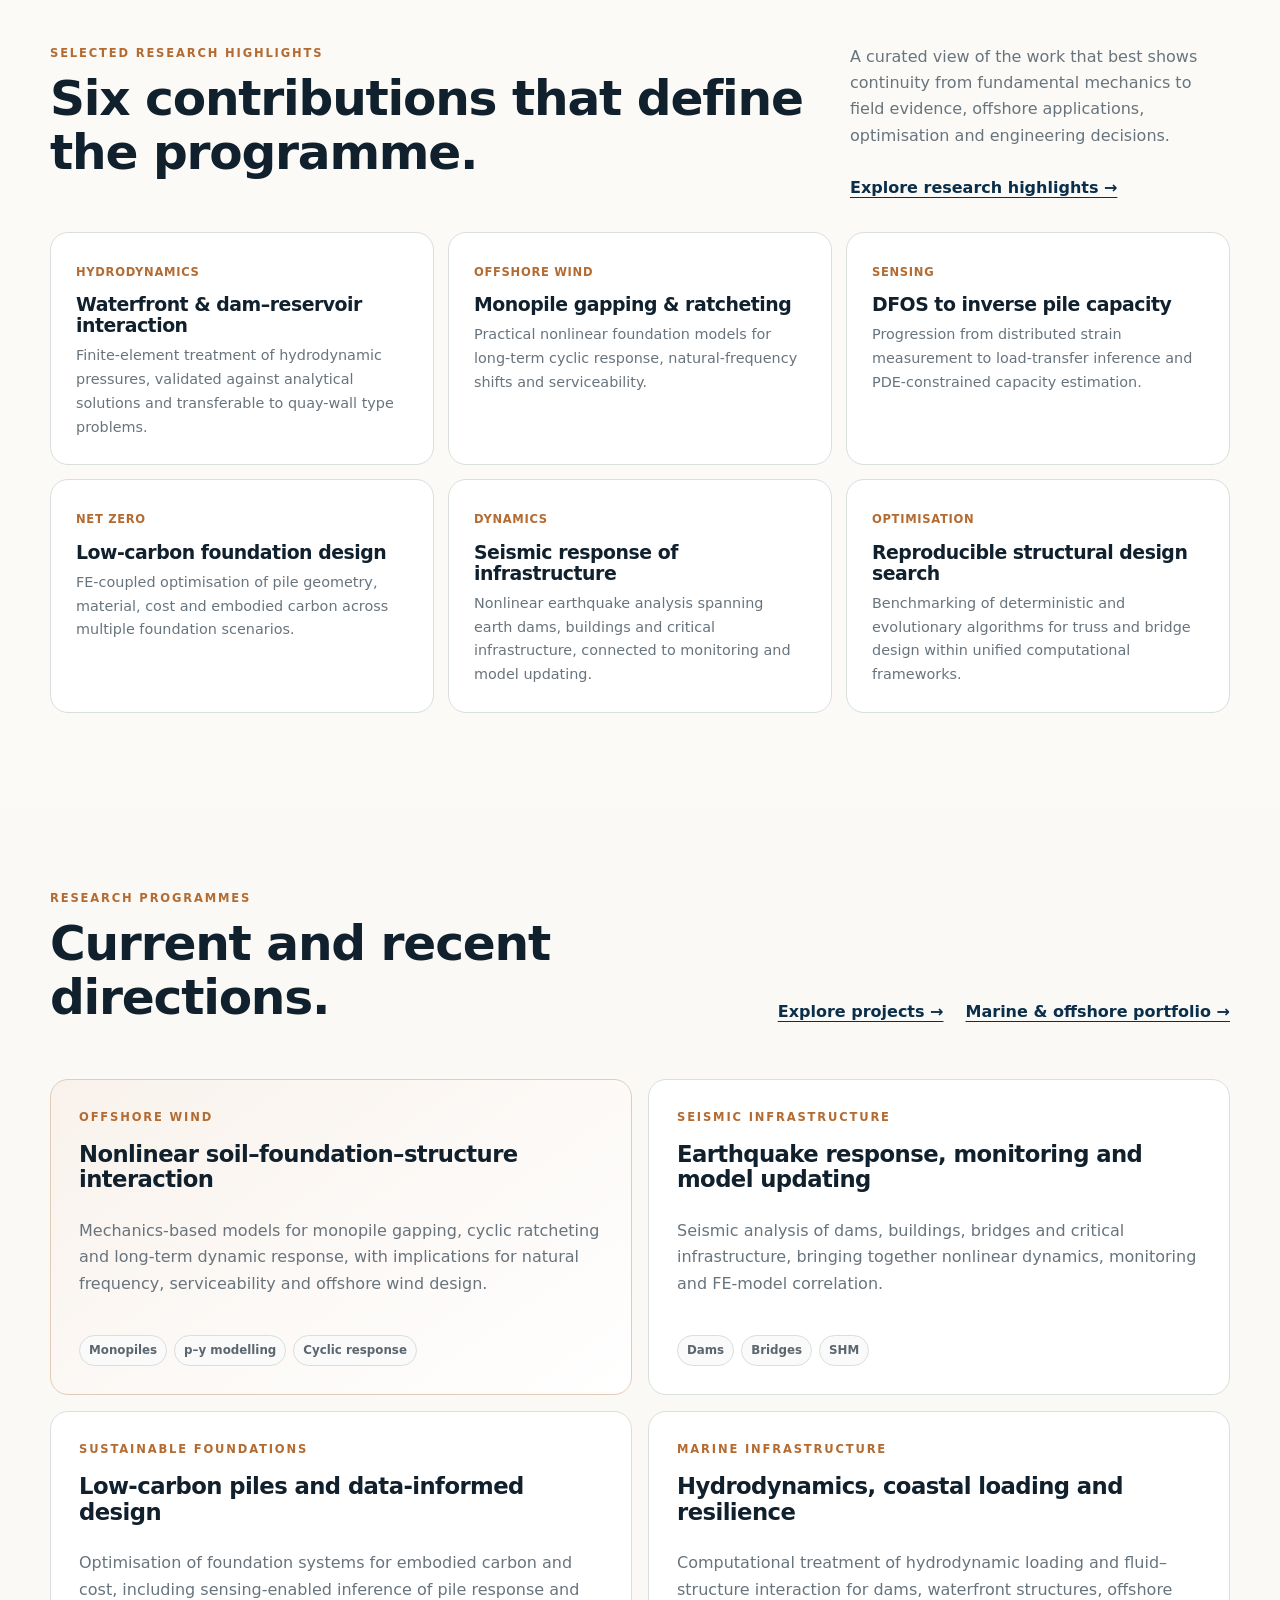
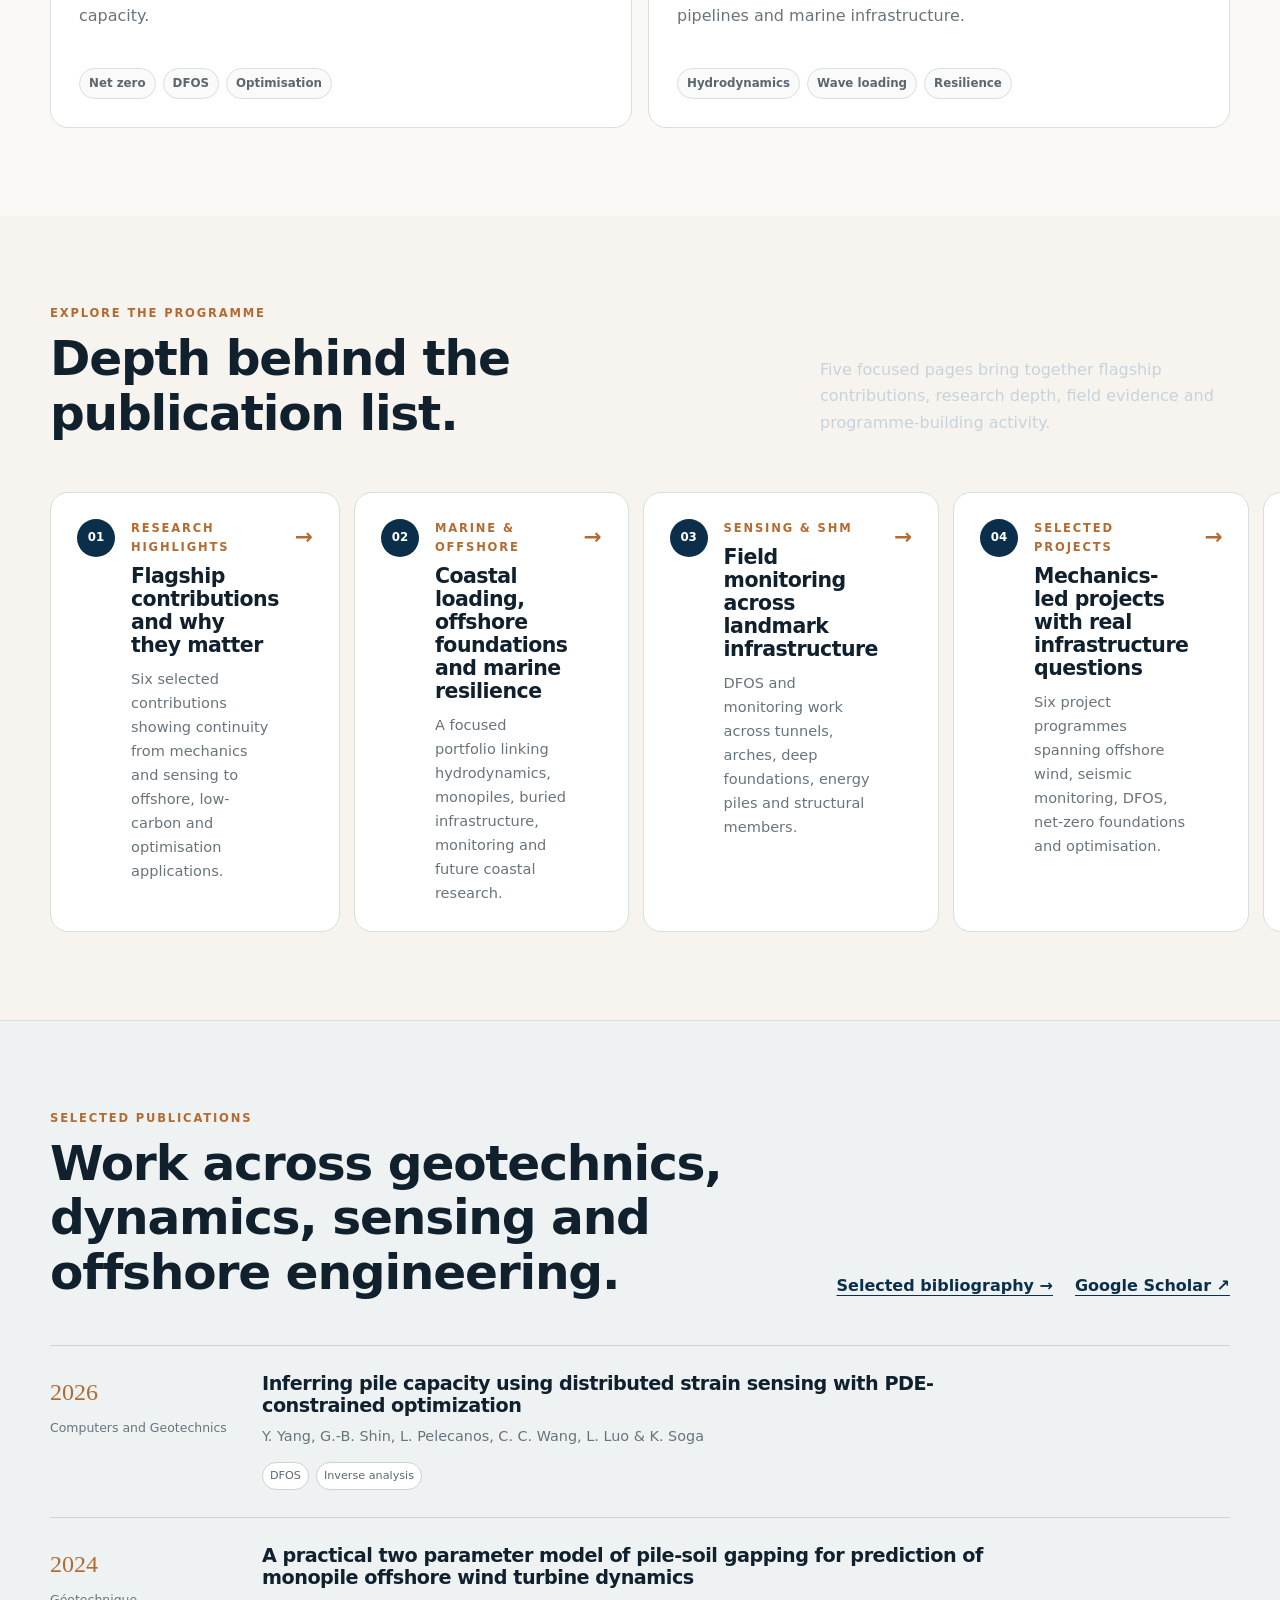
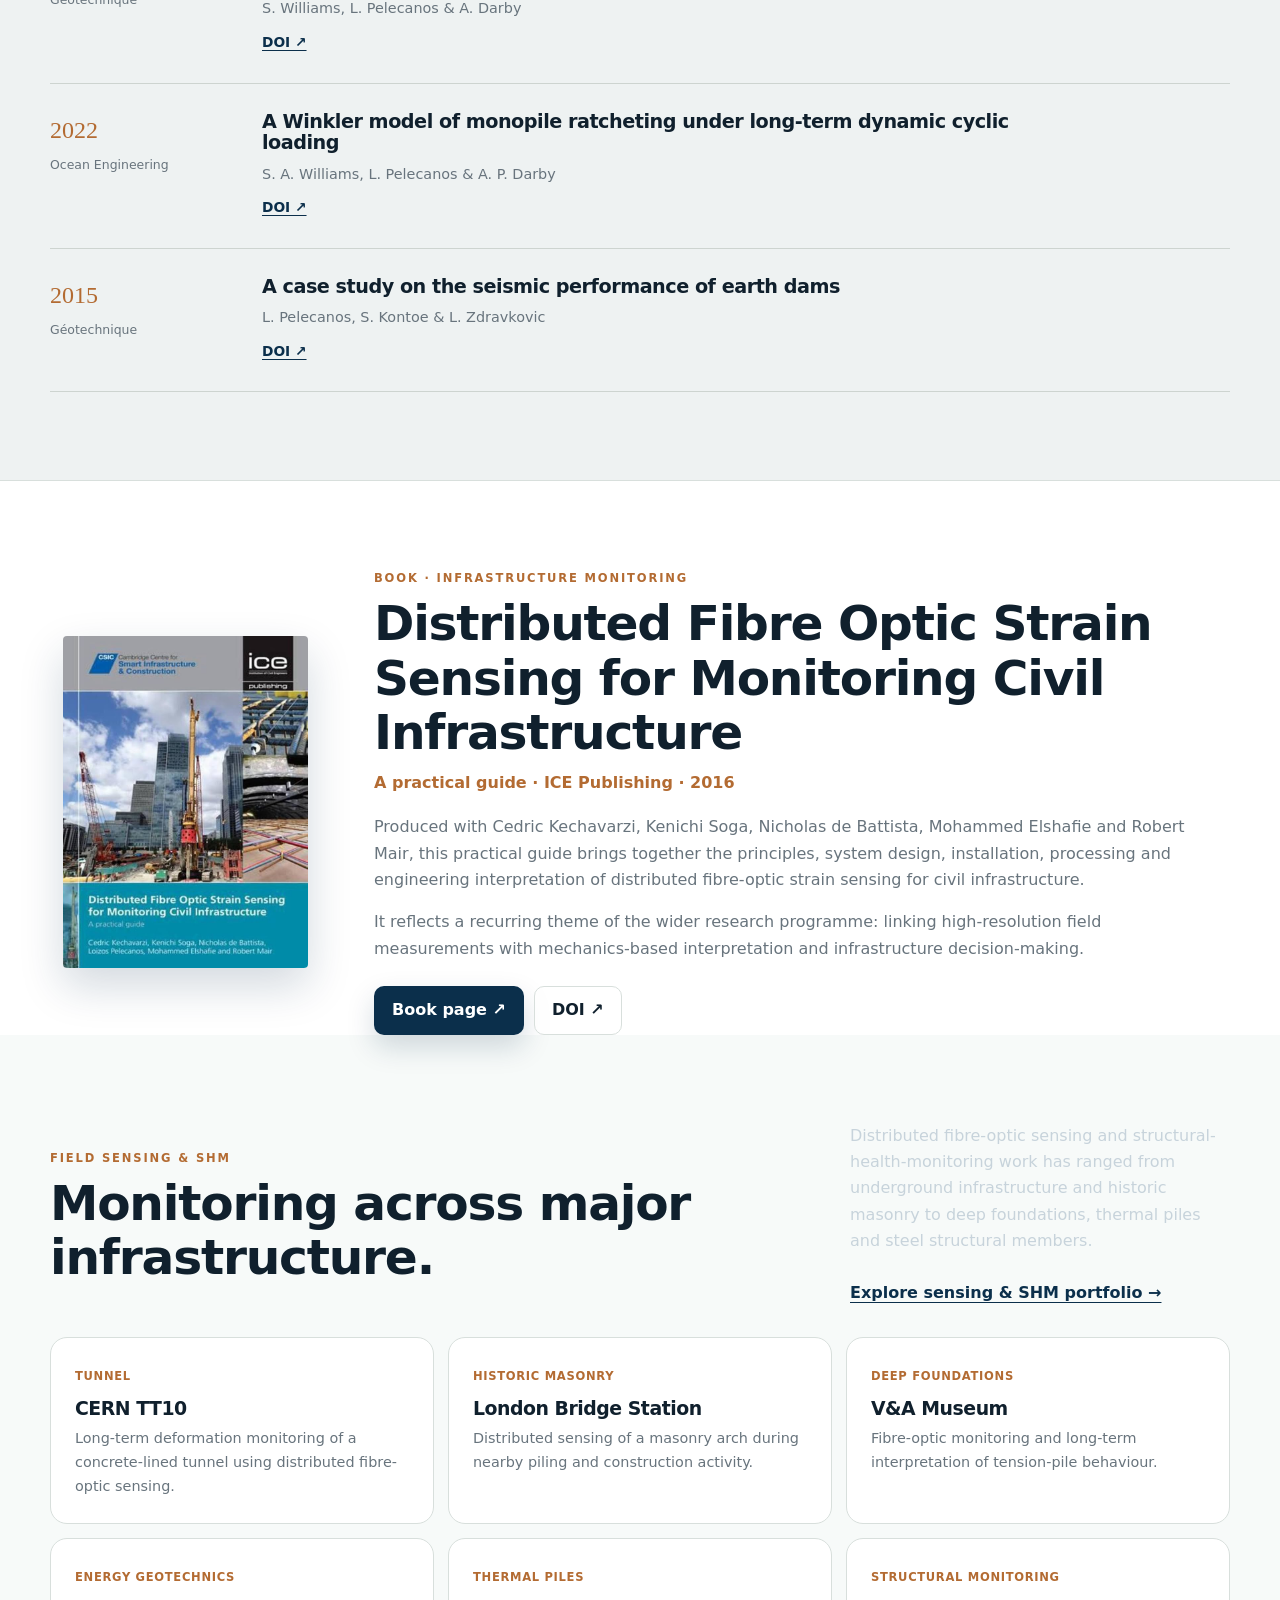
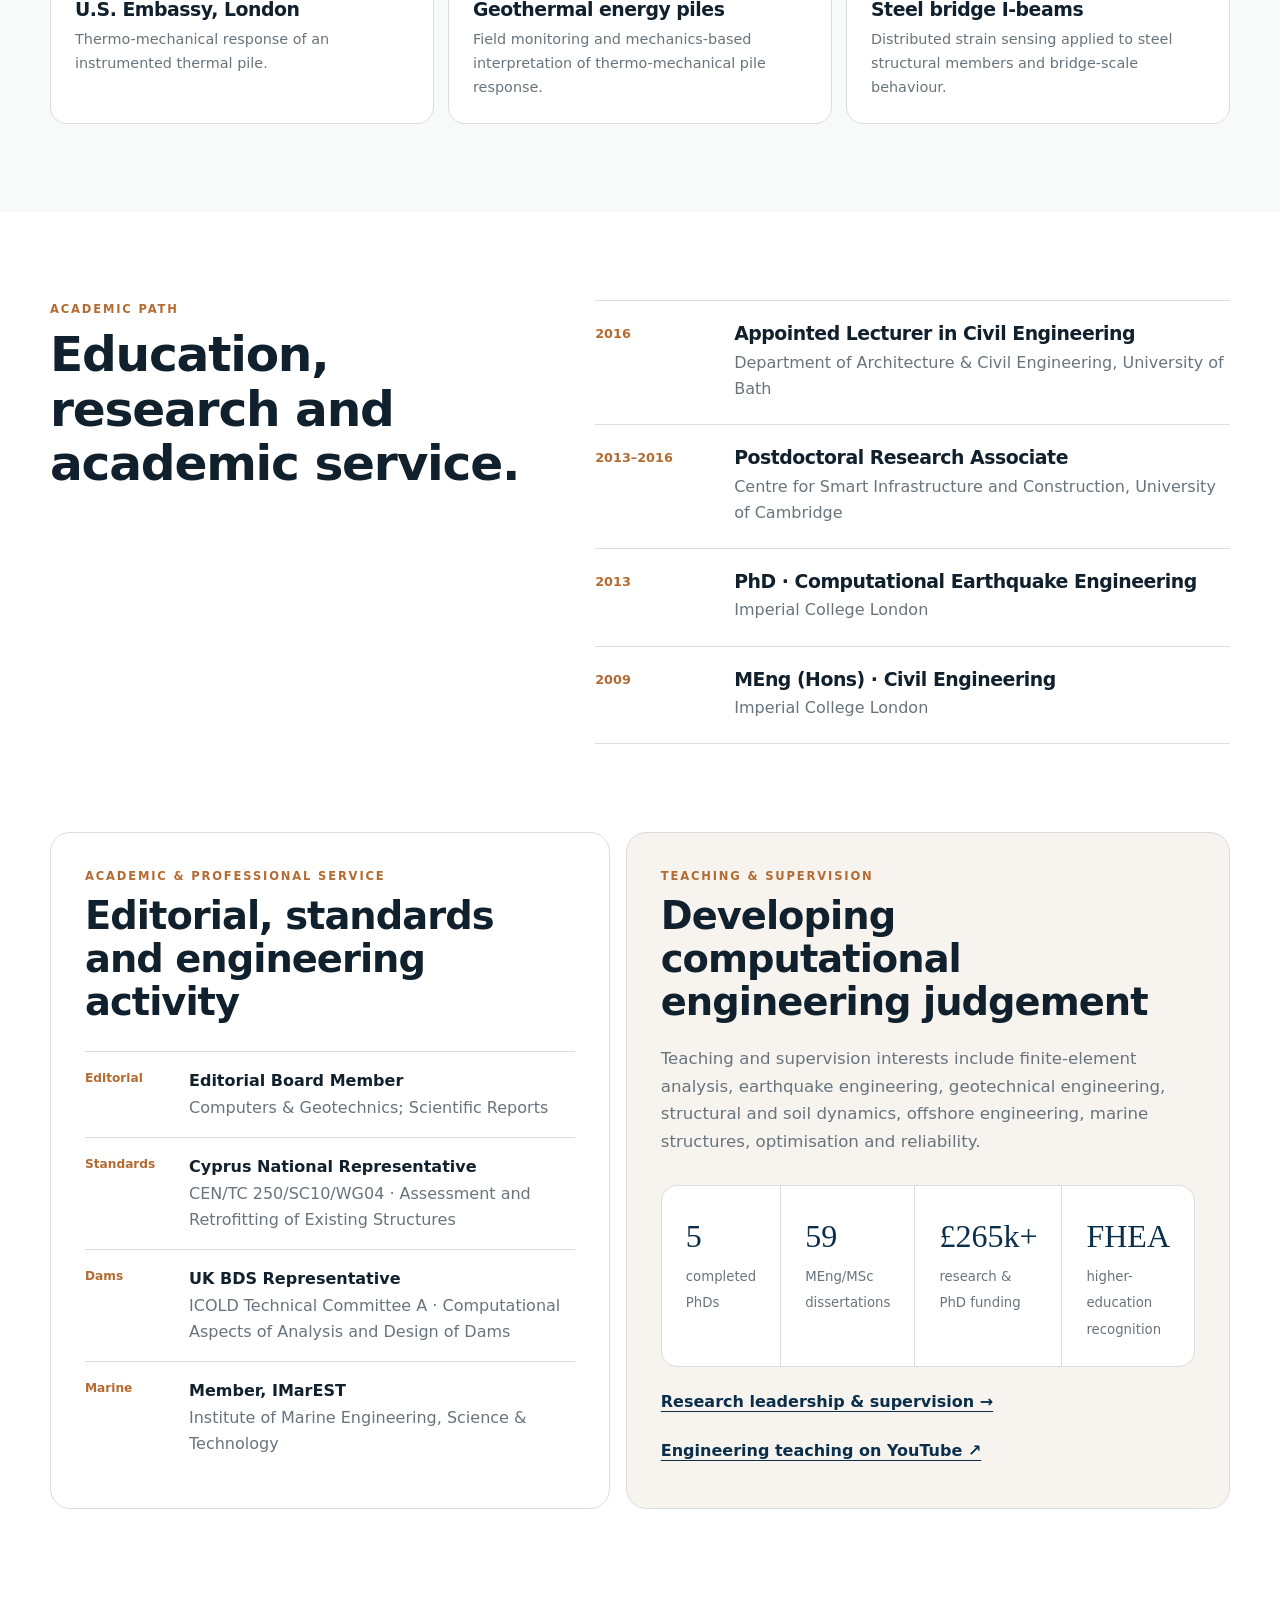
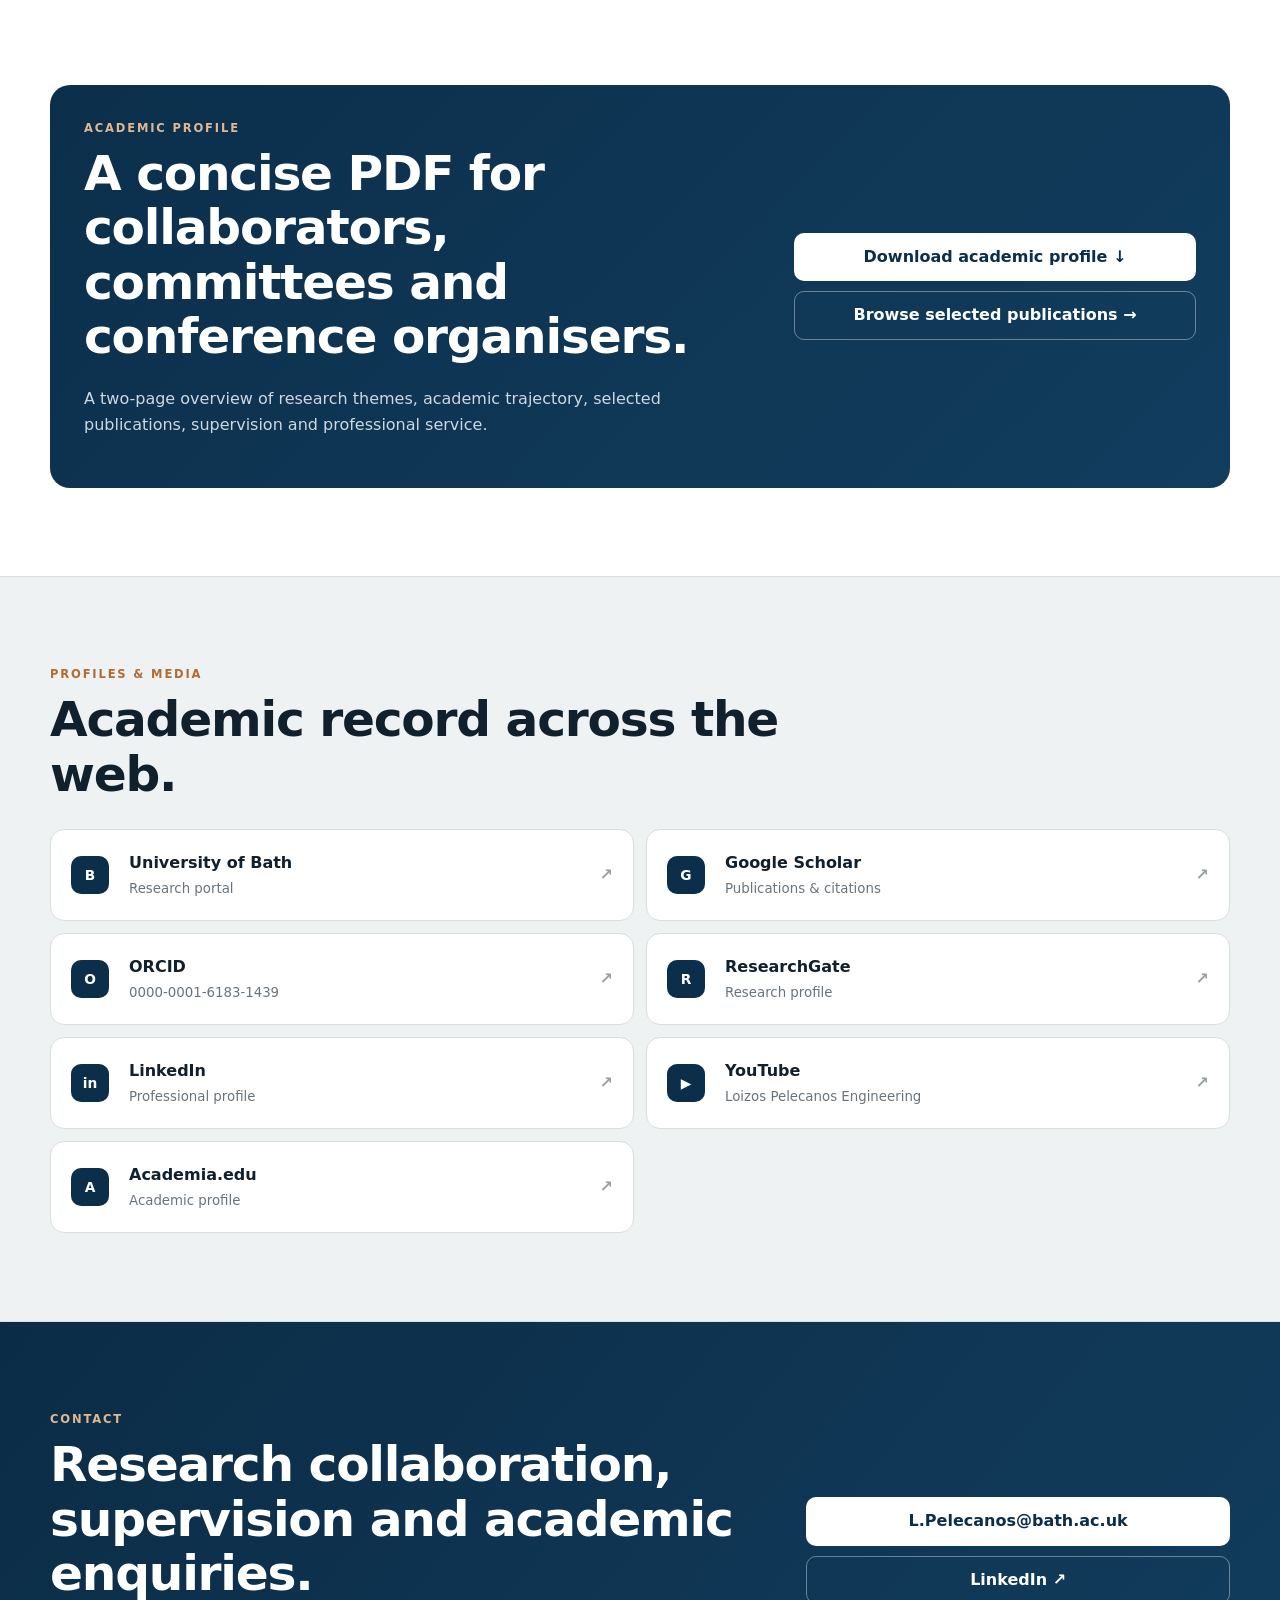
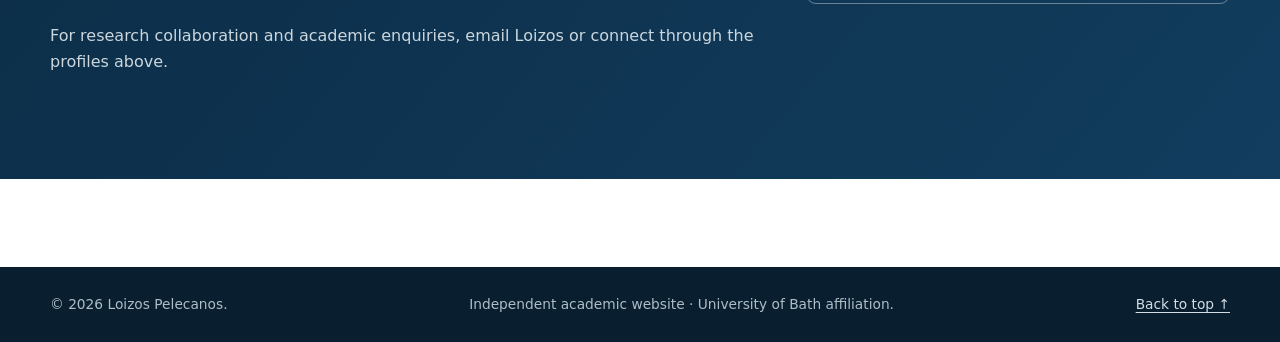
==== commit c6122ab3: "Add files via upload" ====
--- a/index.html
+++ b/index.html
@@ -12,9 +12,9 @@
 </head>
 <body>
 <a class="skip-link" href="#main">Skip to content</a>
-<header class="site-header" id="top"><div class="container nav-wrap"><a class="brand" href="#top"><span class="brand-mark">LP</span><span class="brand-copy"><strong>Loizos Pelecanos</strong><small>Computational Civil Engineering</small></span></a><button class="nav-toggle" type="button" aria-expanded="false" aria-controls="site-nav">Menu</button><nav id="site-nav" class="nav"><a href="#about">About</a><a href="research.html">Research</a><a href="marine-offshore.html">Marine &amp; Offshore</a><a href="sensing-shm.html">Sensing &amp; SHM</a><a href="leadership.html">Leadership</a><a href="publications.html">Publications</a><a class="nav-contact" href="#contact">Contact</a></nav></div></header>
+<header class="site-header" id="top"><div class="container nav-wrap"><a class="brand" href="#top"><span class="brand-mark">LP</span><span class="brand-copy"><strong>Loizos Pelecanos</strong><small>Computational Civil Engineering</small></span></a><button class="nav-toggle" type="button" aria-expanded="false" aria-controls="site-nav">Menu</button><nav id="site-nav" class="nav"><a href="#about">About</a><a href="research.html">Research</a><a href="marine-offshore.html">Marine &amp; Offshore</a><a href="sensing-shm.html">Sensing &amp; SHM</a><a href="highlights.html">Highlights</a><a href="leadership.html">Leadership</a><a href="publications.html">Publications</a><a class="nav-contact" href="#contact">Contact</a></nav></div></header>
 <main id="main">
-<section class="hero"><div class="container hero-grid"><div class="hero-main"><p class="eyebrow">Computational mechanics · Geotechnics · Structural dynamics</p><h1>Computational engineering for <em>resilient infrastructure.</em></h1><p class="hero-name">Dr Loizos Pelecanos <span>MEng (Hons) ACGI PhD DIC FHEA MIMarEST</span></p><p class="hero-role">Department of Architecture &amp; Civil Engineering, University of Bath · Civil Engineer &amp; Researcher</p><p class="hero-copy">Research spanning earthquake engineering, soil–structure interaction, offshore and marine infrastructure, structural health monitoring, optimisation and AI/ML — with a common focus on rigorous computational models connected to real engineering behaviour.</p><div class="hero-actions"><a class="button primary" href="research.html">Explore research programme</a><a class="button secondary" href="assets/loizos-pelecanos-academic-profile.pdf">Academic profile PDF ↓</a></div><div class="quick-links"><a href="https://researchportal.bath.ac.uk/en/persons/loizos-pelecanos/" target="_blank" rel="noopener">Bath ↗</a><a href="https://scholar.google.com/citations?user=rxJERUEAAAAJ&hl=en" target="_blank" rel="noopener">Google Scholar ↗</a><a href="https://orcid.org/0000-0001-6183-1439" target="_blank" rel="noopener">ORCID ↗</a><a href="https://www.youtube.com/@LoizosPelecanosEngineering" target="_blank" rel="noopener">YouTube ↗</a></div></div><aside class="hero-panel"><div class="portrait-shell"><img class="portrait-photo" src="assets/loizos-pelecanos.jpg" alt="Portrait of Dr Loizos Pelecanos" width="160" height="211"></div><div class="profile-summary"><p class="small-label">Academic profile</p><div class="stat"><strong>37</strong><span>published journal articles</span></div><div class="stat"><strong>90+</strong><span>research outputs</span></div><div class="stat"><strong>5</strong><span>completed PhD students</span></div></div></aside></div><div class="container hero-ribbon"><span>Earthquake Engineering</span><span>Soil–Structure Interaction</span><span>Offshore &amp; Marine</span><span>Monitoring &amp; Sensing</span><span>Optimisation</span><span>AI/ML</span></div></section>
+<section class="hero"><div class="container hero-grid"><div class="hero-main"><p class="eyebrow">Computational mechanics · Geotechnics · Structural dynamics</p><h1>Computational engineering for <em>resilient infrastructure.</em></h1><p class="hero-name">Dr Loizos Pelecanos <span>MEng (Hons) ACGI PhD DIC FHEA MIMarEST</span></p><p class="hero-role">Department of Architecture &amp; Civil Engineering, University of Bath · Civil Engineer &amp; Researcher</p><p class="hero-copy">Research spanning earthquake engineering, soil–structure interaction, offshore and marine infrastructure, structural health monitoring, optimisation and AI/ML — with a common focus on rigorous computational models connected to real engineering behaviour.</p><div class="hero-actions"><a class="button primary" href="research.html">Explore research programme</a><a class="button secondary" href="highlights.html">Research highlights →</a><a class="button secondary" href="assets/loizos-pelecanos-academic-profile.pdf">Academic profile PDF ↓</a></div><div class="quick-links"><a href="https://researchportal.bath.ac.uk/en/persons/loizos-pelecanos/" target="_blank" rel="noopener">Bath ↗</a><a href="https://scholar.google.com/citations?user=rxJERUEAAAAJ&hl=en" target="_blank" rel="noopener">Google Scholar ↗</a><a href="https://orcid.org/0000-0001-6183-1439" target="_blank" rel="noopener">ORCID ↗</a><a href="https://www.youtube.com/@LoizosPelecanosEngineering" target="_blank" rel="noopener">YouTube ↗</a></div></div><aside class="hero-panel"><div class="portrait-shell"><img class="portrait-photo" src="assets/loizos-pelecanos.jpg" alt="Portrait of Dr Loizos Pelecanos" width="160" height="211"></div><div class="profile-summary"><p class="small-label">Academic profile</p><div class="stat"><strong>37</strong><span>published journal articles</span></div><div class="stat"><strong>90+</strong><span>research outputs</span></div><div class="stat"><strong>5</strong><span>completed PhD students</span></div></div></aside></div><div class="container hero-ribbon"><span>Earthquake Engineering</span><span>Soil–Structure Interaction</span><span>Offshore &amp; Marine</span><span>Monitoring &amp; Sensing</span><span>Optimisation</span><span>AI/ML</span></div></section>
 <section class="section" id="about"><div class="container split-intro"><div><p class="section-kicker">About</p><h2>Computational civil engineering across ground, structures and infrastructure.</h2></div><div class="prose large-prose"><p>Dr Loizos Pelecanos MEng (Hons) ACGI PhD DIC FHEA MIMarEST is a civil engineer and academic researcher specialising in computational mechanics and dynamics. He was appointed as a Lecturer in Civil Engineering in the Department of Architecture &amp; Civil Engineering at the University of Bath in July 2016.</p><p>He studied Civil Engineering at Imperial College London, where he completed a PhD in Computational Earthquake Engineering, and subsequently worked at the University of Cambridge Centre for Smart Infrastructure and Construction.</p><p>His research connects nonlinear numerical modelling, field monitoring and experimental evidence with optimisation and data-driven methods across geotechnical, structural, offshore and marine engineering.</p></div></div></section>
 <section class="section dark-section" id="research"><div class="container"><div class="section-heading-row light"><div><p class="section-kicker">Research</p><h2>Six connected research themes.</h2></div><div><p class="section-lead">From fundamental mechanics to monitoring, model updating and AI-enabled engineering.</p><a class="text-link light-link" href="research.html">Full research programme →</a></div></div><div class="research-grid"><article class="research-card"><span>01</span><h3>Computational Geotechnics</h3><p>Nonlinear finite-element analysis of soils, foundations, piles, dams and complex soil–structure interaction.</p></article><article class="research-card"><span>02</span><h3>Earthquake Engineering</h3><p>Dynamic response of dams, buildings and infrastructure; nonlinear time-history analysis; seismic assessment and validation.</p></article><article class="research-card"><span>03</span><h3>Offshore &amp; Marine Infrastructure</h3><p>Monopile foundations, cyclic soil response, hydrodynamic loading, buried pipelines and computational marine engineering.</p></article><article class="research-card"><span>04</span><h3>Monitoring &amp; Sensing</h3><p>Distributed fibre-optic sensing, structural health monitoring, ambient vibration testing, inverse analysis and model updating.</p></article><article class="research-card"><span>05</span><h3>Optimisation &amp; Net Zero</h3><p>Structural and foundation design optimisation, embodied carbon, reliability and lower-carbon infrastructure.</p></article><article class="research-card"><span>06</span><h3>AI/ML for Engineering</h3><p>Surrogate models, inverse problems, physics-informed approaches and machine learning integrated with computational mechanics.</p></article></div></div></section>
 <section class="section"><div class="container"><div class="section-heading-row"><div><p class="section-kicker">Research in pictures</p><h2>Mechanics, measurement and design.</h2></div><p style="max-width:430px;color:var(--muted);margin:0">Original schematic visuals summarise three recurring threads across the research programme.</p></div><div class="visual-grid">
@@ -22,8 +22,17 @@
 <article class="visual-card"><svg viewBox="0 0 420 250" role="img" aria-label="Distributed fibre optic sensing schematic"><rect class="svg-fill" x="183" y="34" width="54" height="180" rx="7"/><path class="svg-accent" d="M198 44 C226 65 194 89 222 111 S194 157 222 181 S197 205 218 215"/><line class="svg-thin" x1="76" y1="70" x2="178" y2="70"/><line class="svg-thin" x1="76" y1="118" x2="178" y2="118"/><line class="svg-thin" x1="76" y1="166" x2="178" y2="166"/><circle class="svg-dot" cx="70" cy="70" r="8"/><circle class="svg-dot" cx="70" cy="118" r="8"/><circle class="svg-dot" cx="70" cy="166" r="8"/><polyline class="svg-accent" points="255,186 277,165 296,175 318,133 341,146 365,91"/></svg><div class="visual-caption"><h3>Sensing &amp; inverse analysis</h3><p>Distributed measurements used to infer load transfer, capacity and structural response.</p></div></article>
 <article class="visual-card"><svg viewBox="0 0 420 250" role="img" aria-label="Structural optimisation schematic"><line class="svg-line" x1="58" y1="190" x2="365" y2="190"/><line class="svg-line" x1="58" y1="190" x2="132" y2="90"/><line class="svg-line" x1="132" y1="90" x2="210" y2="190"/><line class="svg-line" x1="210" y1="190" x2="290" y2="90"/><line class="svg-line" x1="290" y1="90" x2="365" y2="190"/><line class="svg-thin" x1="132" y1="90" x2="290" y2="90"/><line class="svg-thin" x1="58" y1="190" x2="210" y2="190"/><circle class="svg-accent-fill" cx="58" cy="190" r="6"/><circle class="svg-accent-fill" cx="132" cy="90" r="6"/><circle class="svg-accent-fill" cx="210" cy="190" r="6"/><circle class="svg-accent-fill" cx="290" cy="90" r="6"/><circle class="svg-accent-fill" cx="365" cy="190" r="6"/><path class="svg-accent" d="M58 50 C135 42 175 72 232 57 S330 26 365 34"/></svg><div class="visual-caption"><h3>Optimisation &amp; AI</h3><p>Mechanics-based optimisation and data-driven methods for efficient, resilient and lower-carbon design.</p></div></article>
 </div></div></section>
+
+<section class="section highlights-preview-section"><div class="container"><div class="section-heading-row"><div><p class="section-kicker">Selected research highlights</p><h2>Six contributions that define the programme.</h2></div><div><p class="section-lead" style="color:var(--muted)">A curated view of the work that best shows continuity from fundamental mechanics to field evidence, offshore applications, optimisation and engineering decisions.</p><a class="text-link" href="highlights.html">Explore research highlights →</a></div></div><div class="highlight-preview-grid">
+<article><span>Hydrodynamics</span><h3>Waterfront &amp; dam–reservoir interaction</h3><p>Finite-element treatment of hydrodynamic pressures, validated against analytical solutions and transferable to quay-wall type problems.</p></article>
+<article><span>Offshore wind</span><h3>Monopile gapping &amp; ratcheting</h3><p>Practical nonlinear foundation models for long-term cyclic response, natural-frequency shifts and serviceability.</p></article>
+<article><span>Sensing</span><h3>DFOS to inverse pile capacity</h3><p>Progression from distributed strain measurement to load-transfer inference and PDE-constrained capacity estimation.</p></article>
+<article><span>Net zero</span><h3>Low-carbon foundation design</h3><p>FE-coupled optimisation of pile geometry, material, cost and embodied carbon across multiple foundation scenarios.</p></article>
+<article><span>Dynamics</span><h3>Seismic response of infrastructure</h3><p>Nonlinear earthquake analysis spanning earth dams, buildings and critical infrastructure, connected to monitoring and model updating.</p></article>
+<article><span>Optimisation</span><h3>Reproducible structural design search</h3><p>Benchmarking of deterministic and evolutionary algorithms for truss and bridge design within unified computational frameworks.</p></article>
+</div></div></section>
 <section class="section" id="projects"><div class="container"><div class="section-heading-row"><div><p class="section-kicker">Research programmes</p><h2>Current and recent directions.</h2></div><div class="pub-actions"><a class="text-link" href="projects.html">Explore projects →</a><a class="text-link" href="marine-offshore.html">Marine &amp; offshore portfolio →</a></div></div><div class="project-grid"><article class="project feature-project"><p class="project-label">Offshore wind</p><h3>Nonlinear soil–foundation–structure interaction</h3><p>Mechanics-based models for monopile gapping, cyclic ratcheting and long-term dynamic response, with implications for natural frequency, serviceability and offshore wind design.</p><div class="project-tags"><span>Monopiles</span><span>p–y modelling</span><span>Cyclic response</span></div></article><article class="project"><p class="project-label">Seismic infrastructure</p><h3>Earthquake response, monitoring and model updating</h3><p>Seismic analysis of dams, buildings, bridges and critical infrastructure, bringing together nonlinear dynamics, monitoring and FE-model correlation.</p><div class="project-tags"><span>Dams</span><span>Bridges</span><span>SHM</span></div></article><article class="project"><p class="project-label">Sustainable foundations</p><h3>Low-carbon piles and data-informed design</h3><p>Optimisation of foundation systems for embodied carbon and cost, including sensing-enabled inference of pile response and capacity.</p><div class="project-tags"><span>Net zero</span><span>DFOS</span><span>Optimisation</span></div></article><article class="project"><p class="project-label">Marine infrastructure</p><h3>Hydrodynamics, coastal loading and resilience</h3><p>Computational treatment of hydrodynamic loading and fluid–structure interaction for dams, waterfront structures, offshore pipelines and marine infrastructure.</p><div class="project-tags"><span>Hydrodynamics</span><span>Wave loading</span><span>Resilience</span></div></article></div></div></section>
-<section class="section pathway-section"><div class="container"><div class="section-heading-row"><div><p class="section-kicker">Explore the programme</p><h2>Depth behind the publication list.</h2></div><p class="section-lead">Four focused pages bring together research depth, field evidence and programme-building activity.</p></div><div class="pathway-grid pathway-grid-four"><a href="marine-offshore.html"><span>01</span><div><p class="project-label">Marine &amp; offshore</p><h3>Coastal loading, offshore foundations and marine resilience</h3><p>A focused portfolio linking hydrodynamics, monopiles, buried infrastructure, monitoring and future coastal research.</p></div><b>→</b></a><a href="sensing-shm.html"><span>02</span><div><p class="project-label">Sensing &amp; SHM</p><h3>Field monitoring across landmark infrastructure</h3><p>DFOS and monitoring work across tunnels, arches, deep foundations, energy piles and structural members.</p></div><b>→</b></a><a href="projects.html"><span>03</span><div><p class="project-label">Selected projects</p><h3>Mechanics-led projects with real infrastructure questions</h3><p>Six project programmes spanning offshore wind, seismic monitoring, DFOS, net-zero foundations and optimisation.</p></div><b>→</b></a><a href="leadership.html"><span>04</span><div><p class="project-label">Research leadership</p><h3>Supervision, funding, standards and engineering translation</h3><p>The programme-building evidence behind the research: people, funding, professional service and impact.</p></div><b>→</b></a></div></div></section>
+<section class="section pathway-section"><div class="container"><div class="section-heading-row"><div><p class="section-kicker">Explore the programme</p><h2>Depth behind the publication list.</h2></div><p class="section-lead">Five focused pages bring together flagship contributions, research depth, field evidence and programme-building activity.</p></div><div class="pathway-grid pathway-grid-five"><a href="highlights.html"><span>01</span><div><p class="project-label">Research highlights</p><h3>Flagship contributions and why they matter</h3><p>Six selected contributions showing continuity from mechanics and sensing to offshore, low-carbon and optimisation applications.</p></div><b>→</b></a><a href="marine-offshore.html"><span>02</span><div><p class="project-label">Marine &amp; offshore</p><h3>Coastal loading, offshore foundations and marine resilience</h3><p>A focused portfolio linking hydrodynamics, monopiles, buried infrastructure, monitoring and future coastal research.</p></div><b>→</b></a><a href="sensing-shm.html"><span>03</span><div><p class="project-label">Sensing &amp; SHM</p><h3>Field monitoring across landmark infrastructure</h3><p>DFOS and monitoring work across tunnels, arches, deep foundations, energy piles and structural members.</p></div><b>→</b></a><a href="projects.html"><span>04</span><div><p class="project-label">Selected projects</p><h3>Mechanics-led projects with real infrastructure questions</h3><p>Six project programmes spanning offshore wind, seismic monitoring, DFOS, net-zero foundations and optimisation.</p></div><b>→</b></a><a href="leadership.html"><span>05</span><div><p class="project-label">Research leadership</p><h3>Supervision, funding, standards and engineering translation</h3><p>The programme-building evidence behind the research: people, funding, professional service and impact.</p></div><b>→</b></a></div></div></section>
 <section class="section soft-section" id="publications"><div class="container"><div class="section-heading-row"><div><p class="section-kicker">Selected publications</p><h2>Work across geotechnics, dynamics, sensing and offshore engineering.</h2></div><div class="pub-actions"><a class="text-link" href="publications.html">Selected bibliography →</a><a class="text-link" href="https://scholar.google.com/citations?user=rxJERUEAAAAJ&hl=en" target="_blank" rel="noopener">Google Scholar ↗</a></div></div><div class="pub-list"><article class="publication"><div class="pub-meta"><span>2026</span><small>Computers and Geotechnics</small></div><div><h3>Inferring pile capacity using distributed strain sensing with PDE-constrained optimization</h3><p>Y. Yang, G.-B. Shin, L. Pelecanos, C. C. Wang, L. Luo &amp; K. Soga</p><span class="pub-tag">DFOS</span><span class="pub-tag">Inverse analysis</span></div></article><article class="publication"><div class="pub-meta"><span>2024</span><small>Géotechnique</small></div><div><h3>A practical two parameter model of pile-soil gapping for prediction of monopile offshore wind turbine dynamics</h3><p>S. Williams, L. Pelecanos &amp; A. Darby</p><a href="https://doi.org/10.1680/jgeot.21.00260" target="_blank" rel="noopener">DOI ↗</a></div></article><article class="publication"><div class="pub-meta"><span>2022</span><small>Ocean Engineering</small></div><div><h3>A Winkler model of monopile ratcheting under long-term dynamic cyclic loading</h3><p>S. A. Williams, L. Pelecanos &amp; A. P. Darby</p><a href="https://doi.org/10.1016/j.oceaneng.2022.112625" target="_blank" rel="noopener">DOI ↗</a></div></article><article class="publication"><div class="pub-meta"><span>2015</span><small>Géotechnique</small></div><div><h3>A case study on the seismic performance of earth dams</h3><p>L. Pelecanos, S. Kontoe &amp; L. Zdravkovic</p><a href="https://doi.org/10.1680/jgeot.SIP.15.P.009" target="_blank" rel="noopener">DOI ↗</a></div></article></div></div></section>
 <section class="section book-section" id="book"><div class="container book-feature"><div class="book-cover-wrap"><img src="assets/dfos-practical-guide.jpg" alt="Cover of Distributed Fibre Optic Strain Sensing for Monitoring Civil Infrastructure: A Practical Guide" class="book-cover"></div><div class="book-copy"><p class="section-kicker">Book · Infrastructure monitoring</p><h2>Distributed Fibre Optic Strain Sensing for Monitoring Civil Infrastructure</h2><p class="book-subtitle">A practical guide · ICE Publishing · 2016</p><p>Produced with Cedric Kechavarzi, Kenichi Soga, Nicholas de Battista, Mohammed Elshafie and Robert Mair, this practical guide brings together the principles, system design, installation, processing and engineering interpretation of distributed fibre-optic strain sensing for civil infrastructure.</p><p>It reflects a recurring theme of the wider research programme: linking high-resolution field measurements with mechanics-based interpretation and infrastructure decision-making.</p><div class="book-actions"><a class="button primary" href="https://www.emerald.com/books/book/18977/Distributed-Fibre-Optic-Strain-Sensing-for" target="_blank" rel="noopener">Book page ↗</a><a class="button secondary" href="https://doi.org/10.1680/dfossmci.60555" target="_blank" rel="noopener">DOI ↗</a></div></div></div>
 <section class="section sensing-preview-section"><div class="container"><div class="section-heading-row"><div><p class="section-kicker">Field sensing &amp; SHM</p><h2>Monitoring across major infrastructure.</h2></div><div><p class="section-lead">Distributed fibre-optic sensing and structural-health-monitoring work has ranged from underground infrastructure and historic masonry to deep foundations, thermal piles and steel structural members.</p><a class="text-link" href="sensing-shm.html">Explore sensing &amp; SHM portfolio →</a></div></div><div class="case-preview-grid"><article><span>Tunnel</span><h3>CERN TT10</h3><p>Long-term deformation monitoring of a concrete-lined tunnel using distributed fibre-optic sensing.</p></article><article><span>Historic masonry</span><h3>London Bridge Station</h3><p>Distributed sensing of a masonry arch during nearby piling and construction activity.</p></article><article><span>Deep foundations</span><h3>V&amp;A Museum</h3><p>Fibre-optic monitoring and long-term interpretation of tension-pile behaviour.</p></article><article><span>Energy geotechnics</span><h3>U.S. Embassy, London</h3><p>Thermo-mechanical response of an instrumented thermal pile.</p></article><article><span>Thermal piles</span><h3>Geothermal energy piles</h3><p>Field monitoring and mechanics-based interpretation of thermo-mechanical pile response.</p></article><article><span>Structural monitoring</span><h3>Steel bridge I-beams</h3><p>Distributed strain sensing applied to steel structural members and bridge-scale behaviour.</p></article></div></div></section>
--- a/assets/styles.css
+++ b/assets/styles.css
@@ -64,3 +64,9 @@
 @media(max-width:1120px) and (min-width:981px){.pathway-grid-four{grid-template-columns:repeat(2,1fr)}.case-study-grid{grid-template-columns:repeat(2,1fr)}}
 @media(max-width:980px){.pathway-grid-four{grid-template-columns:1fr}.case-preview-grid{grid-template-columns:repeat(2,1fr)}.sensing-intro-grid,.sensing-split{grid-template-columns:1fr}.case-study-grid{grid-template-columns:repeat(2,1fr)}.translation-cards{grid-template-columns:repeat(2,1fr)}}
 @media(max-width:720px){.case-preview-grid,.case-study-grid,.translation-cards{grid-template-columns:1fr}}
+
+/* v6: selected research highlights */
+.highlights-preview-section{background:#fbfaf7}.highlight-preview-grid{display:grid;grid-template-columns:repeat(3,1fr);gap:14px;margin-top:30px}.highlight-preview-grid article{padding:25px;border:1px solid var(--line);border-radius:18px;background:#fff}.highlight-preview-grid span{display:inline-block;color:var(--accent);font-size:.72rem;font-weight:850;text-transform:uppercase;letter-spacing:.06em}.highlight-preview-grid h3{margin:10px 0 8px}.highlight-preview-grid p{margin:0;color:var(--muted);font-size:.9rem}.highlights-hero{background:linear-gradient(150deg,#f4eee7,#fbfaf7 60%,#edf3f4)}.highlights-hero h1{max-width:1040px}.highlights-hero h1 em{color:var(--navy);font-style:normal}.highlight-principles{display:grid;grid-template-columns:.8fr 1.2fr;gap:56px}.principle-grid{display:grid;grid-template-columns:repeat(2,1fr);gap:12px}.principle-grid article{padding:22px;border:1px solid var(--line);border-radius:16px;background:#fff}.principle-grid span{display:block;margin-bottom:18px;color:var(--accent);font-weight:850;font-size:.75rem}.principle-grid h3{font-size:1.08rem}.principle-grid p{margin:0;color:var(--muted);font-size:.88rem}.highlight-detail-section{padding-top:34px}.highlight-detail-grid{display:grid;gap:18px}.highlight-detail{display:grid;grid-template-columns:minmax(290px,.72fr) minmax(0,1.28fr);gap:38px;align-items:center;padding:34px;border:1px solid var(--line);border-radius:22px;background:#fff}.highlight-detail.feature-highlight{background:linear-gradient(145deg,#f9f2eb,#fff);border-color:#e6cdb8}.highlight-visual{min-height:280px;display:grid;place-items:center;border-radius:18px;background:linear-gradient(145deg,#eef3f4,#f8f2eb);overflow:hidden}.highlight-visual svg{width:100%;height:auto}.highlight-copy h2{font-size:clamp(1.8rem,3vw,2.55rem);margin:10px 0 18px}.highlight-copy>p:not(.project-label){color:var(--muted)}.highlight-copy p strong{color:var(--ink)}.evidence-chips{display:flex;flex-wrap:wrap;gap:8px;margin:19px 0}.evidence-chips span{padding:6px 9px;border:1px solid var(--line);border-radius:999px;background:#fafafa;color:#5c6972;font-size:.72rem;font-weight:730}.highlight-links{display:flex;flex-wrap:wrap;gap:18px}.highlight-arc-section{background:#f5f7f6;border-block:1px solid var(--line)}.research-arc{display:grid;grid-template-columns:repeat(9,auto);align-items:center;gap:10px;margin-top:30px;overflow-x:auto;padding-bottom:6px}.research-arc>div{min-width:180px;padding:18px;border:1px solid var(--line);border-radius:14px;background:#fff}.research-arc span{display:block;color:var(--accent);font-size:.7rem;font-weight:850;text-transform:uppercase;letter-spacing:.06em}.research-arc strong{display:block;margin-top:6px;font-size:.88rem}.research-arc>b{color:#9aabae;font-size:1.25rem}.strategic-highlight-band{padding-top:38px}.pathway-grid-five{grid-template-columns:repeat(5,1fr)}
+@media(max-width:1120px){.pathway-grid-five{grid-template-columns:repeat(2,1fr)}}
+@media(max-width:980px){.highlight-preview-grid{grid-template-columns:repeat(2,1fr)}.highlight-principles{grid-template-columns:1fr}.highlight-detail{grid-template-columns:1fr}.highlight-visual{min-height:220px}.pathway-grid-five{grid-template-columns:1fr}}
+@media(max-width:720px){.highlight-preview-grid,.principle-grid{grid-template-columns:1fr}.highlight-detail{padding:24px}.research-arc{grid-template-columns:1fr}.research-arc>b{display:none}.research-arc>div{min-width:0}}
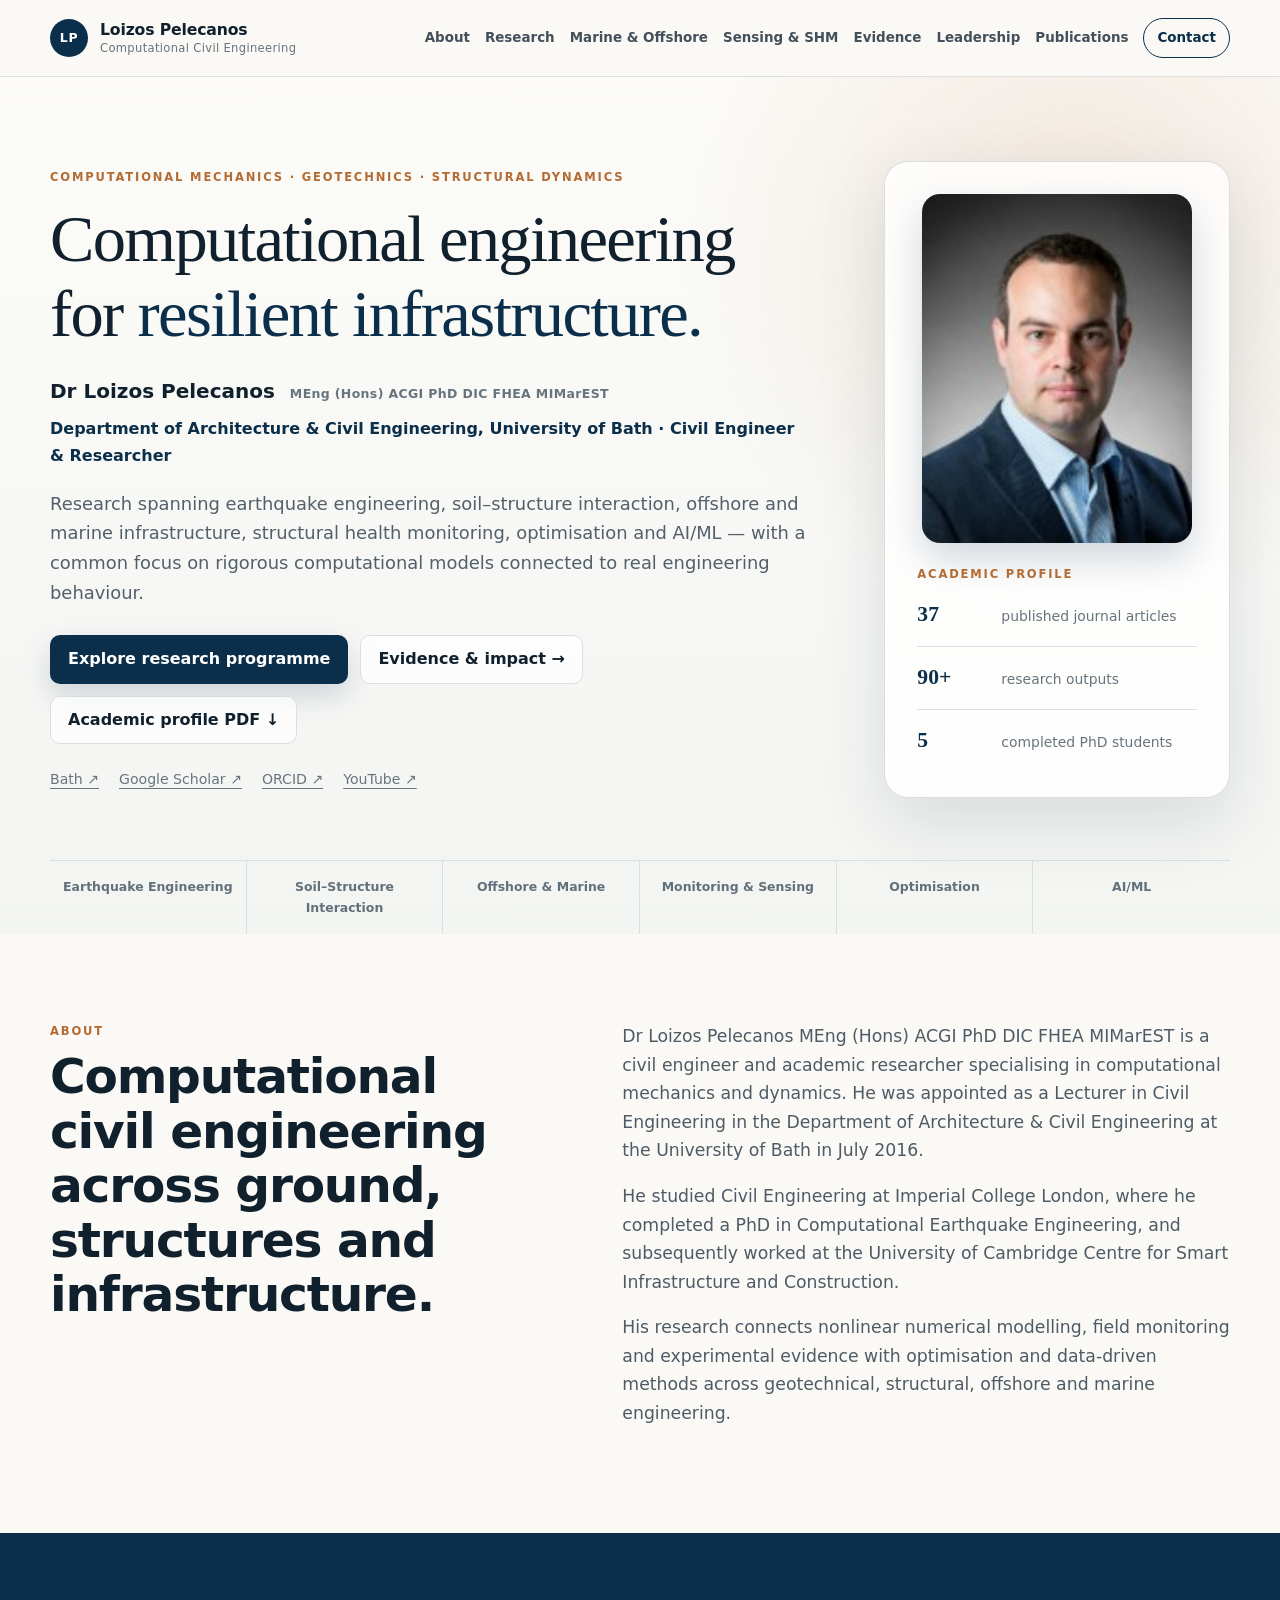
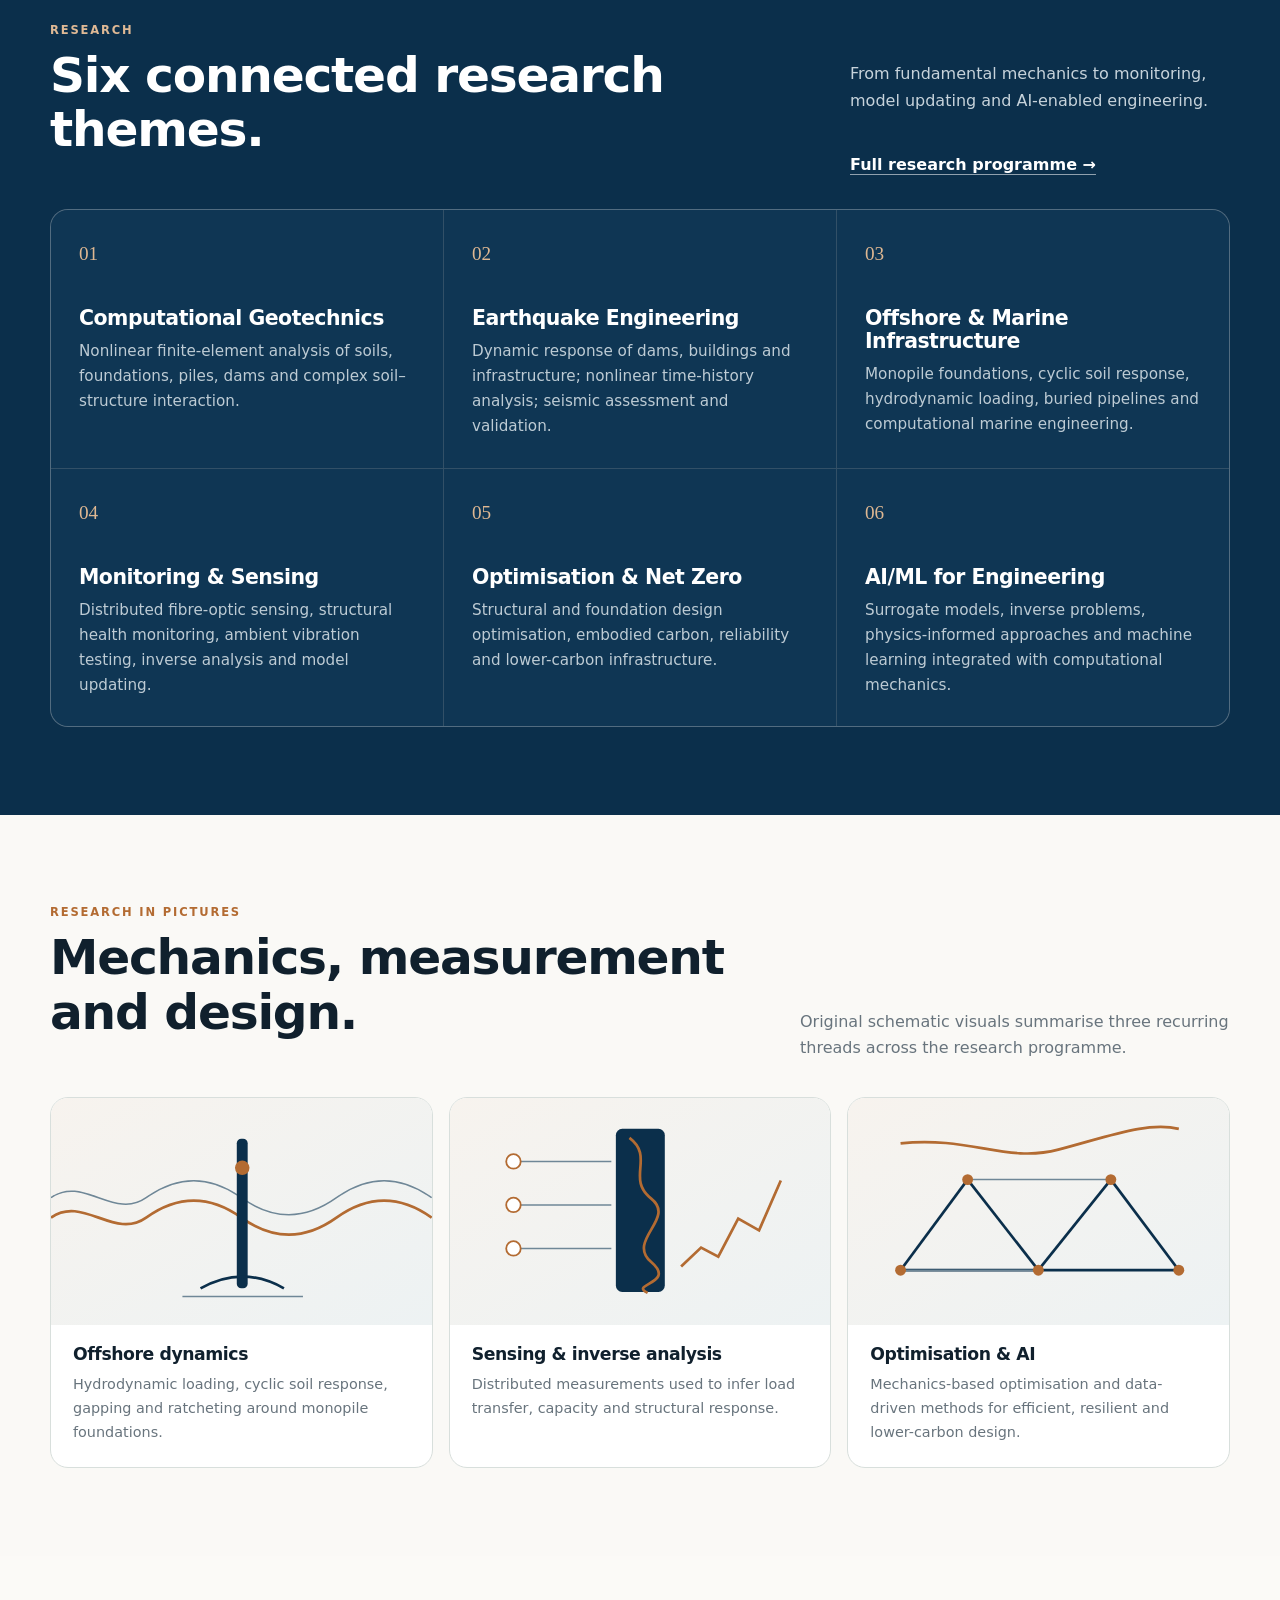
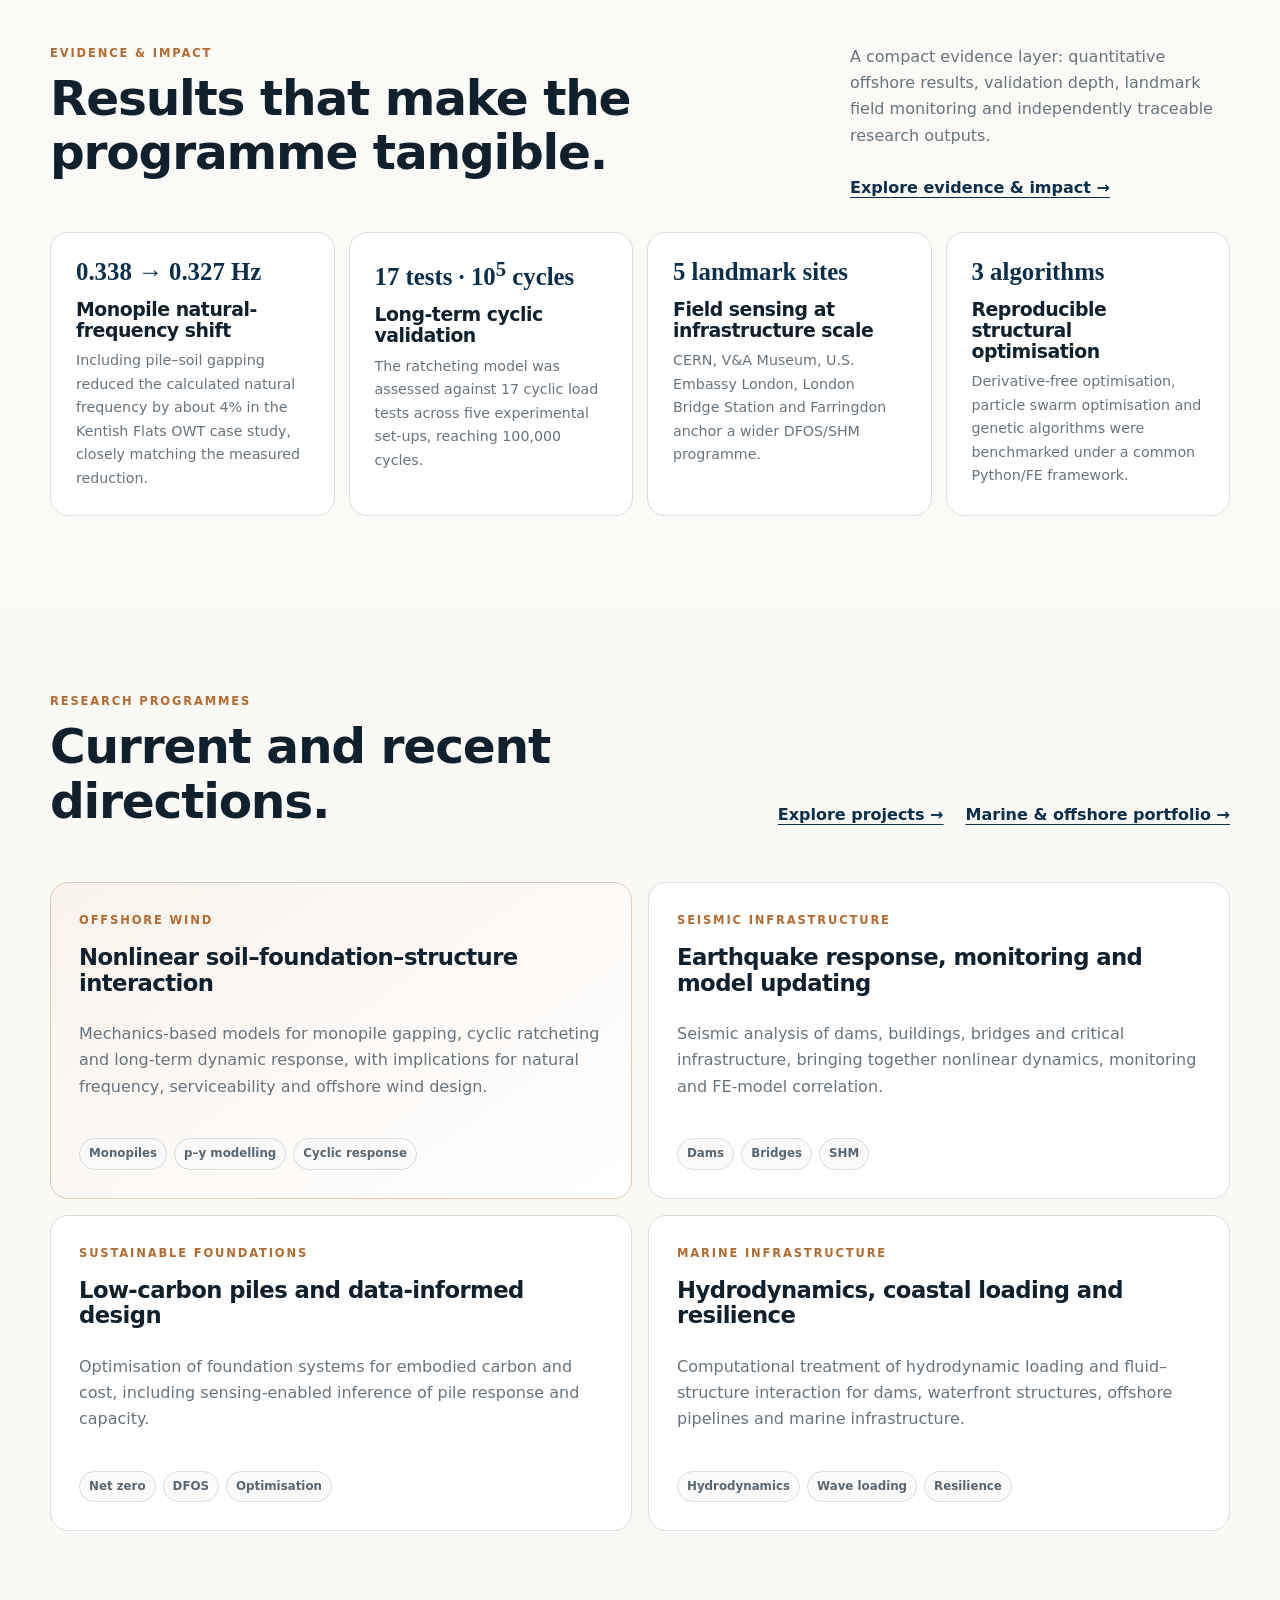
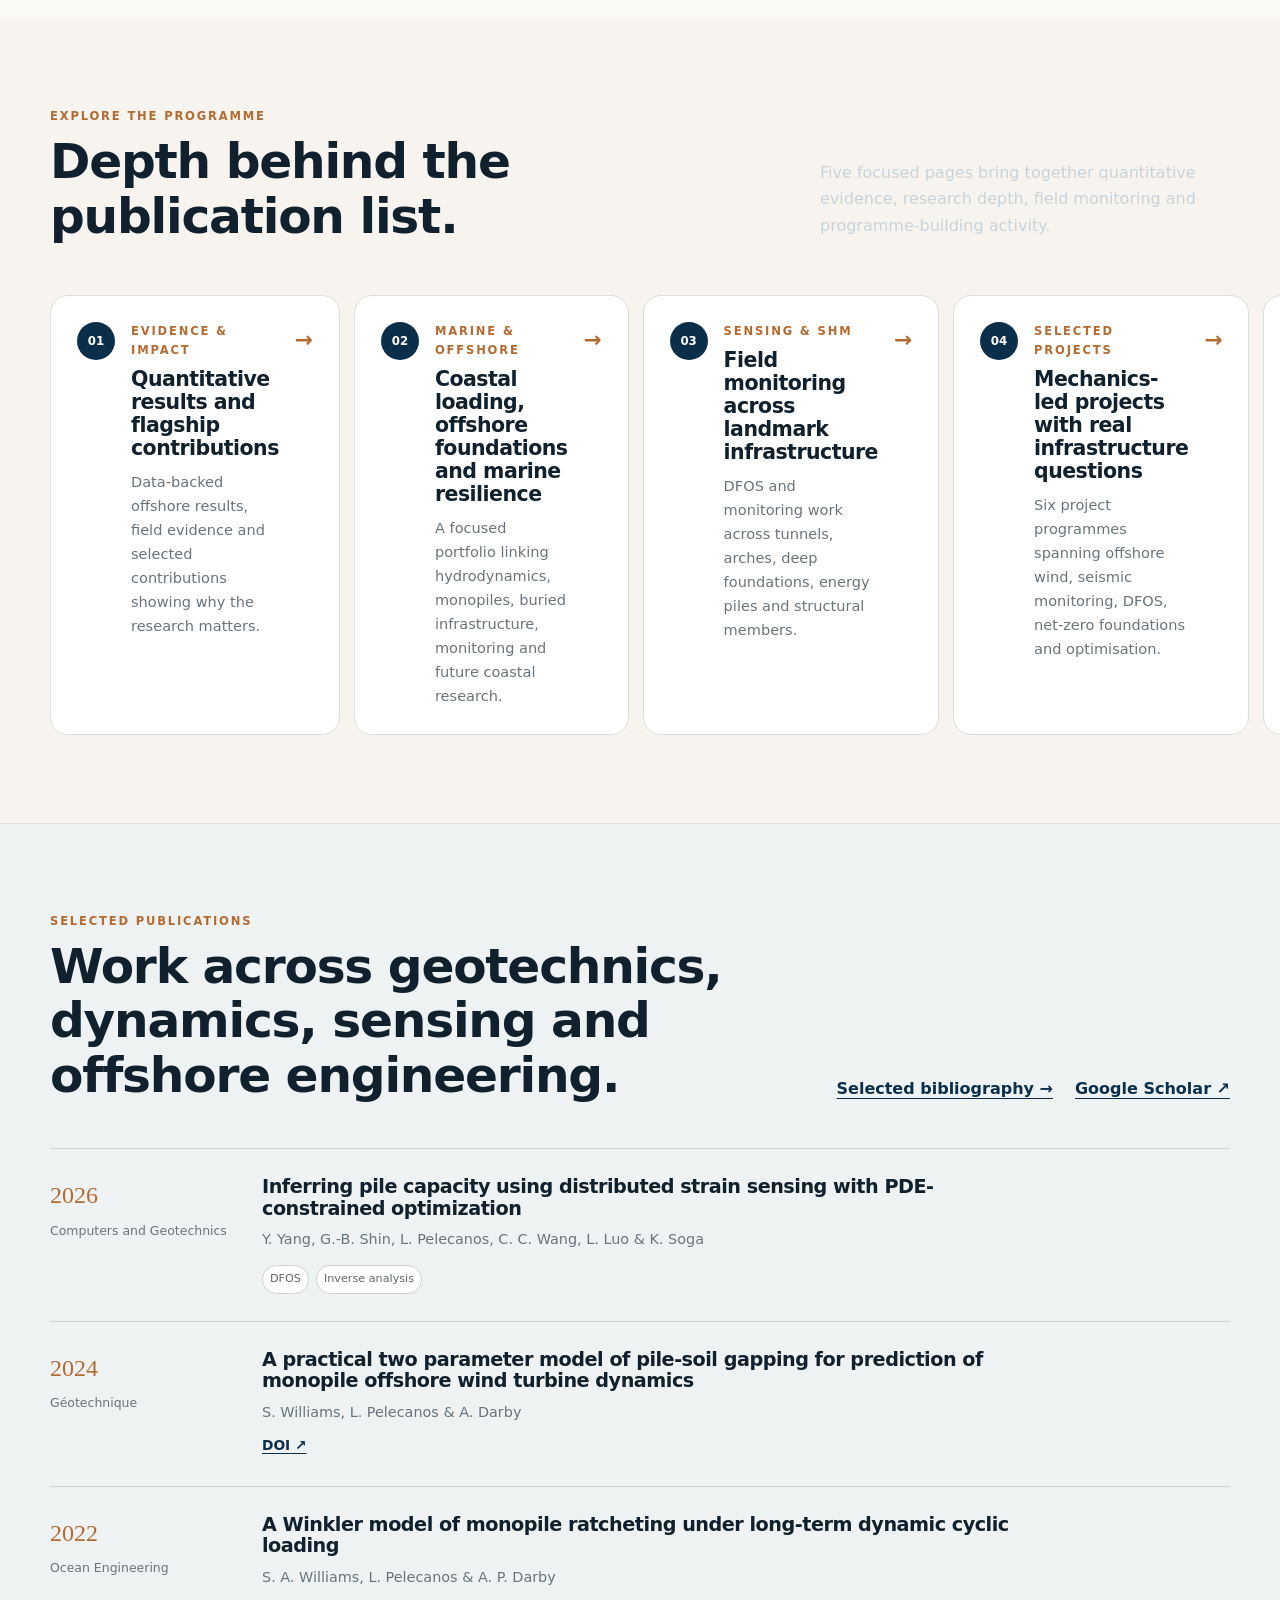
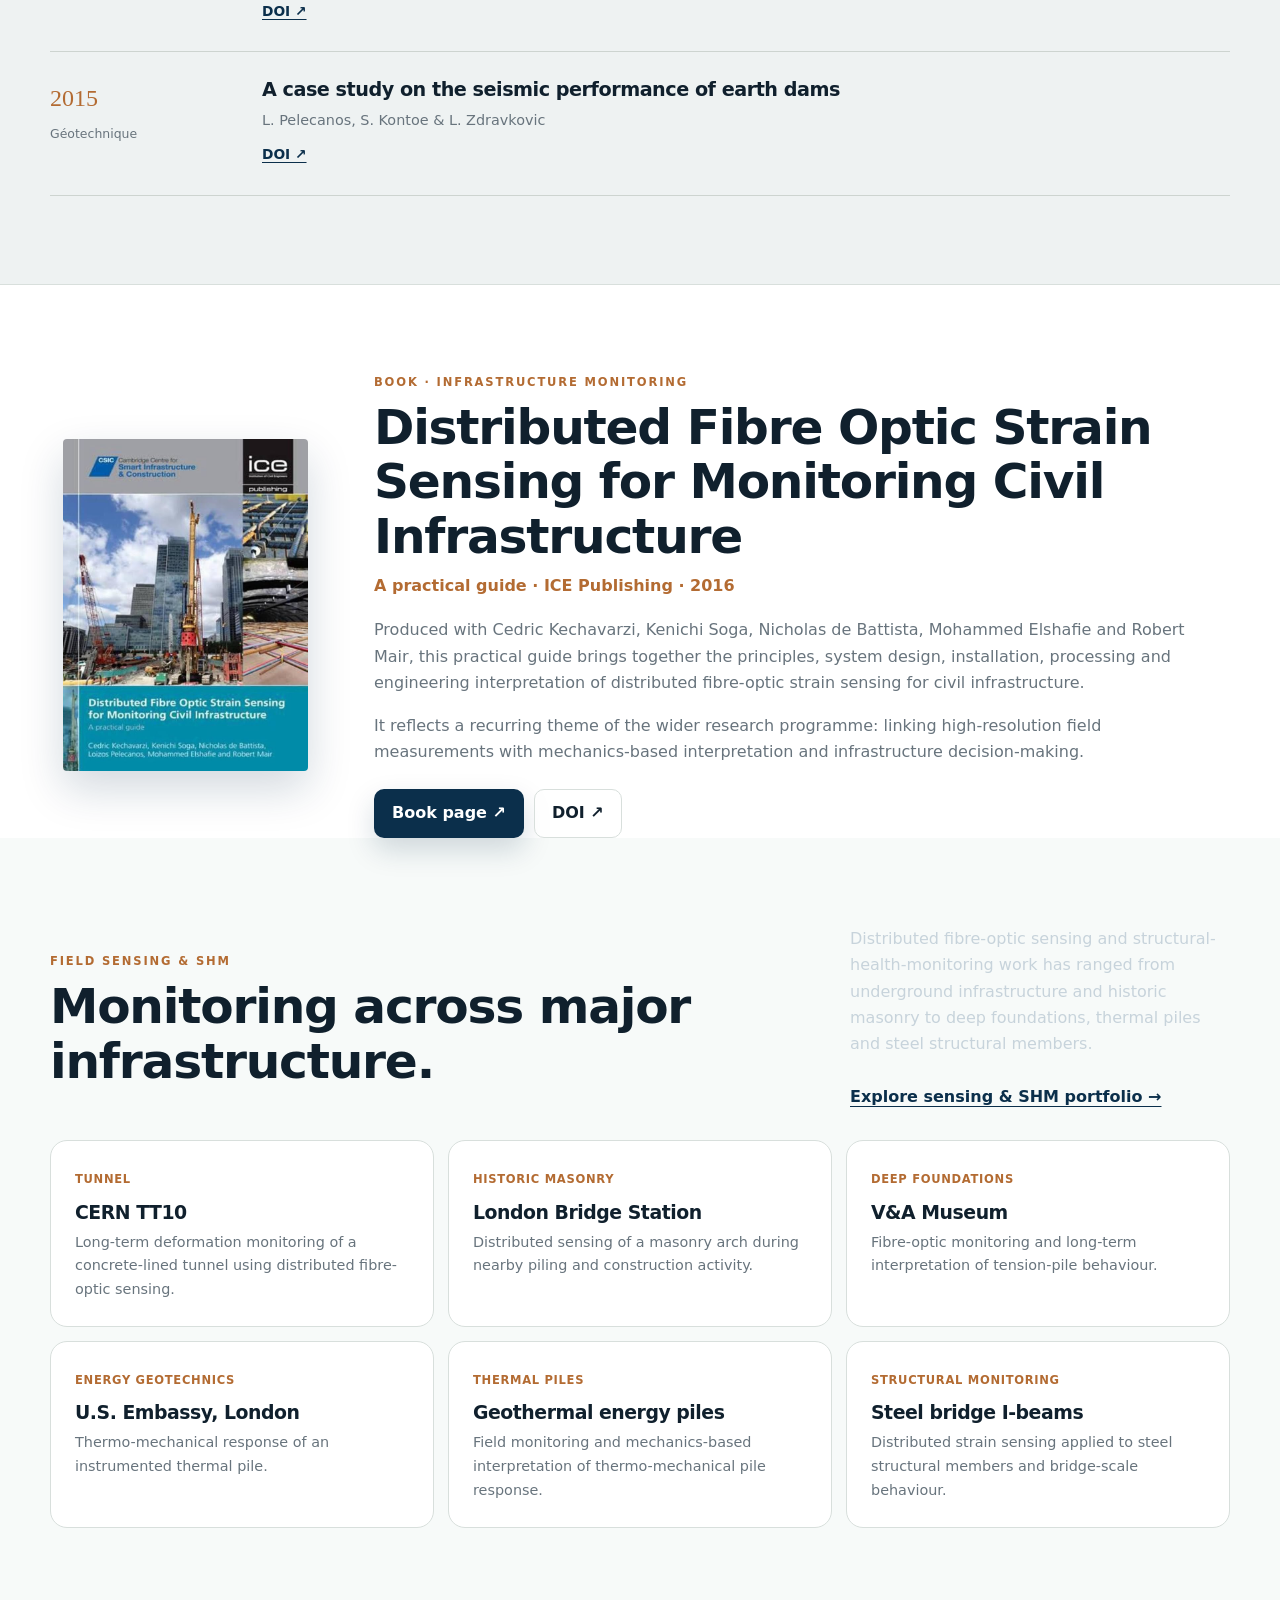
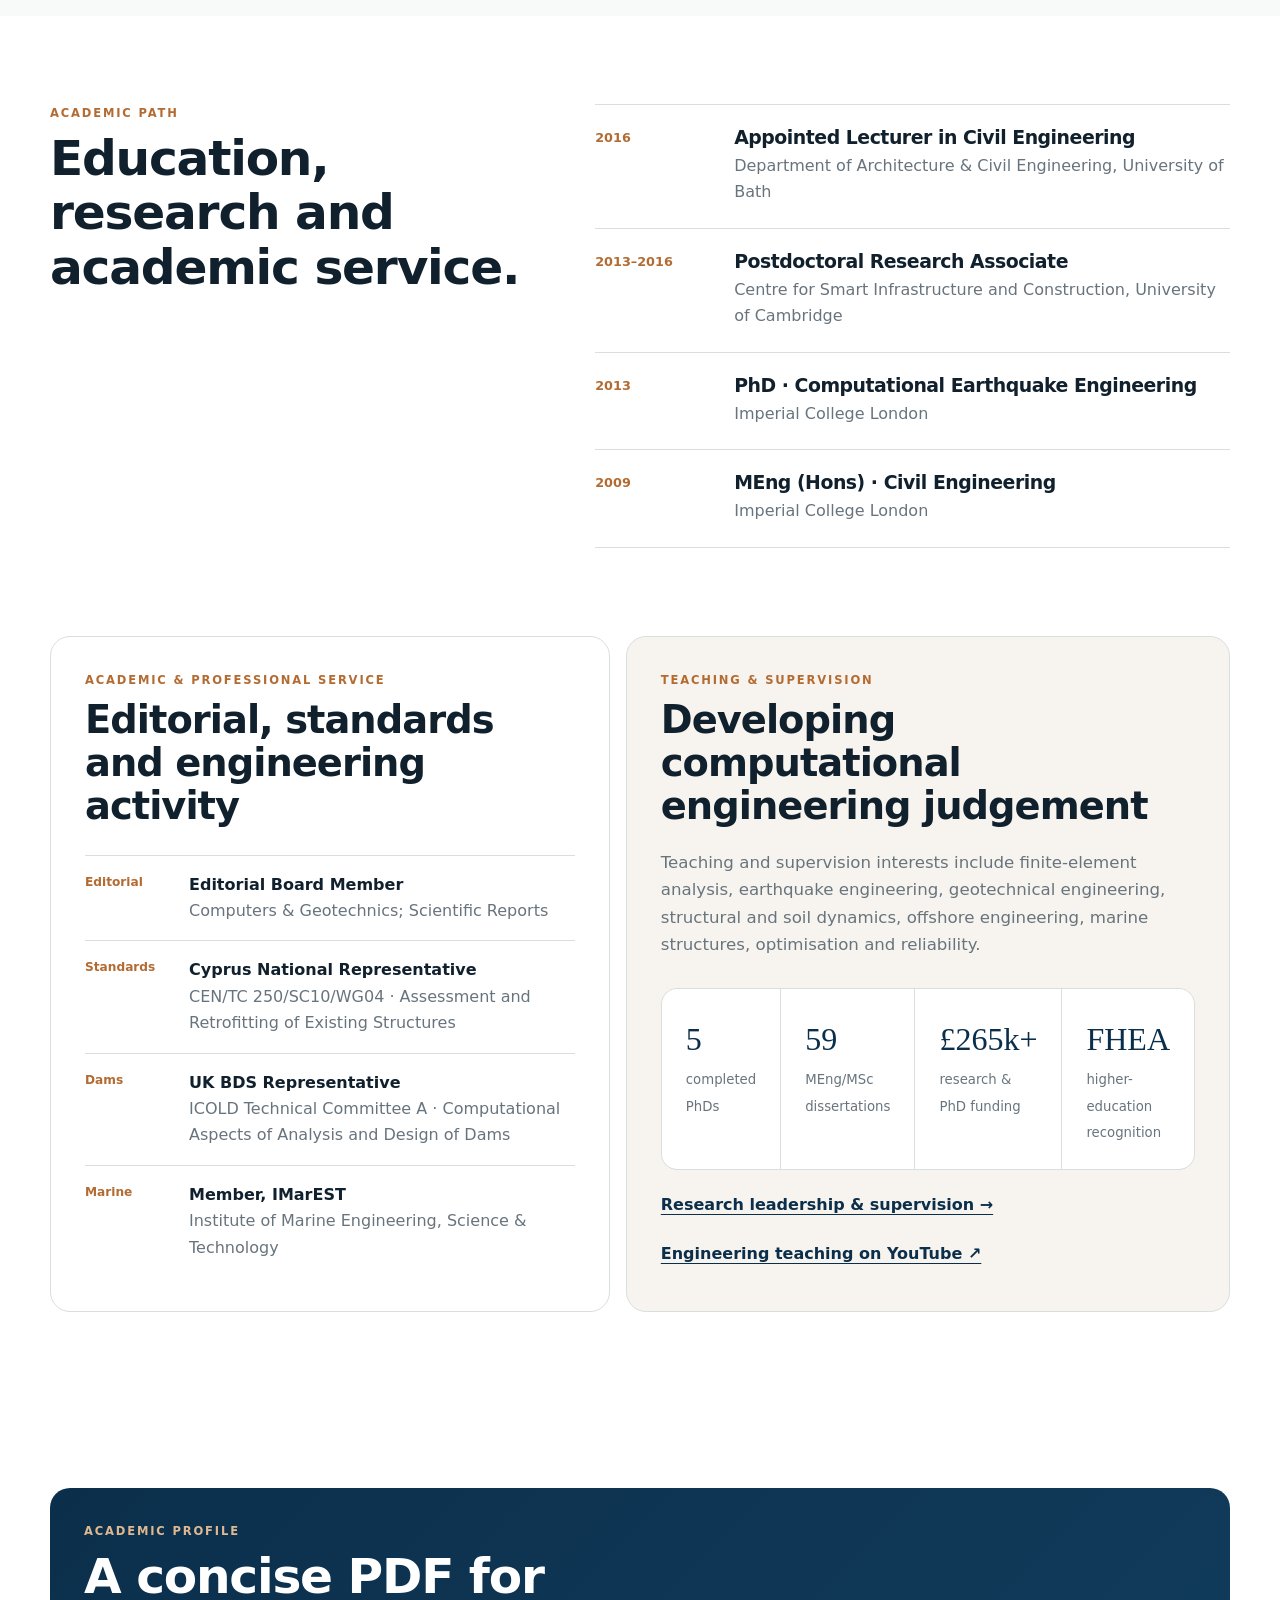
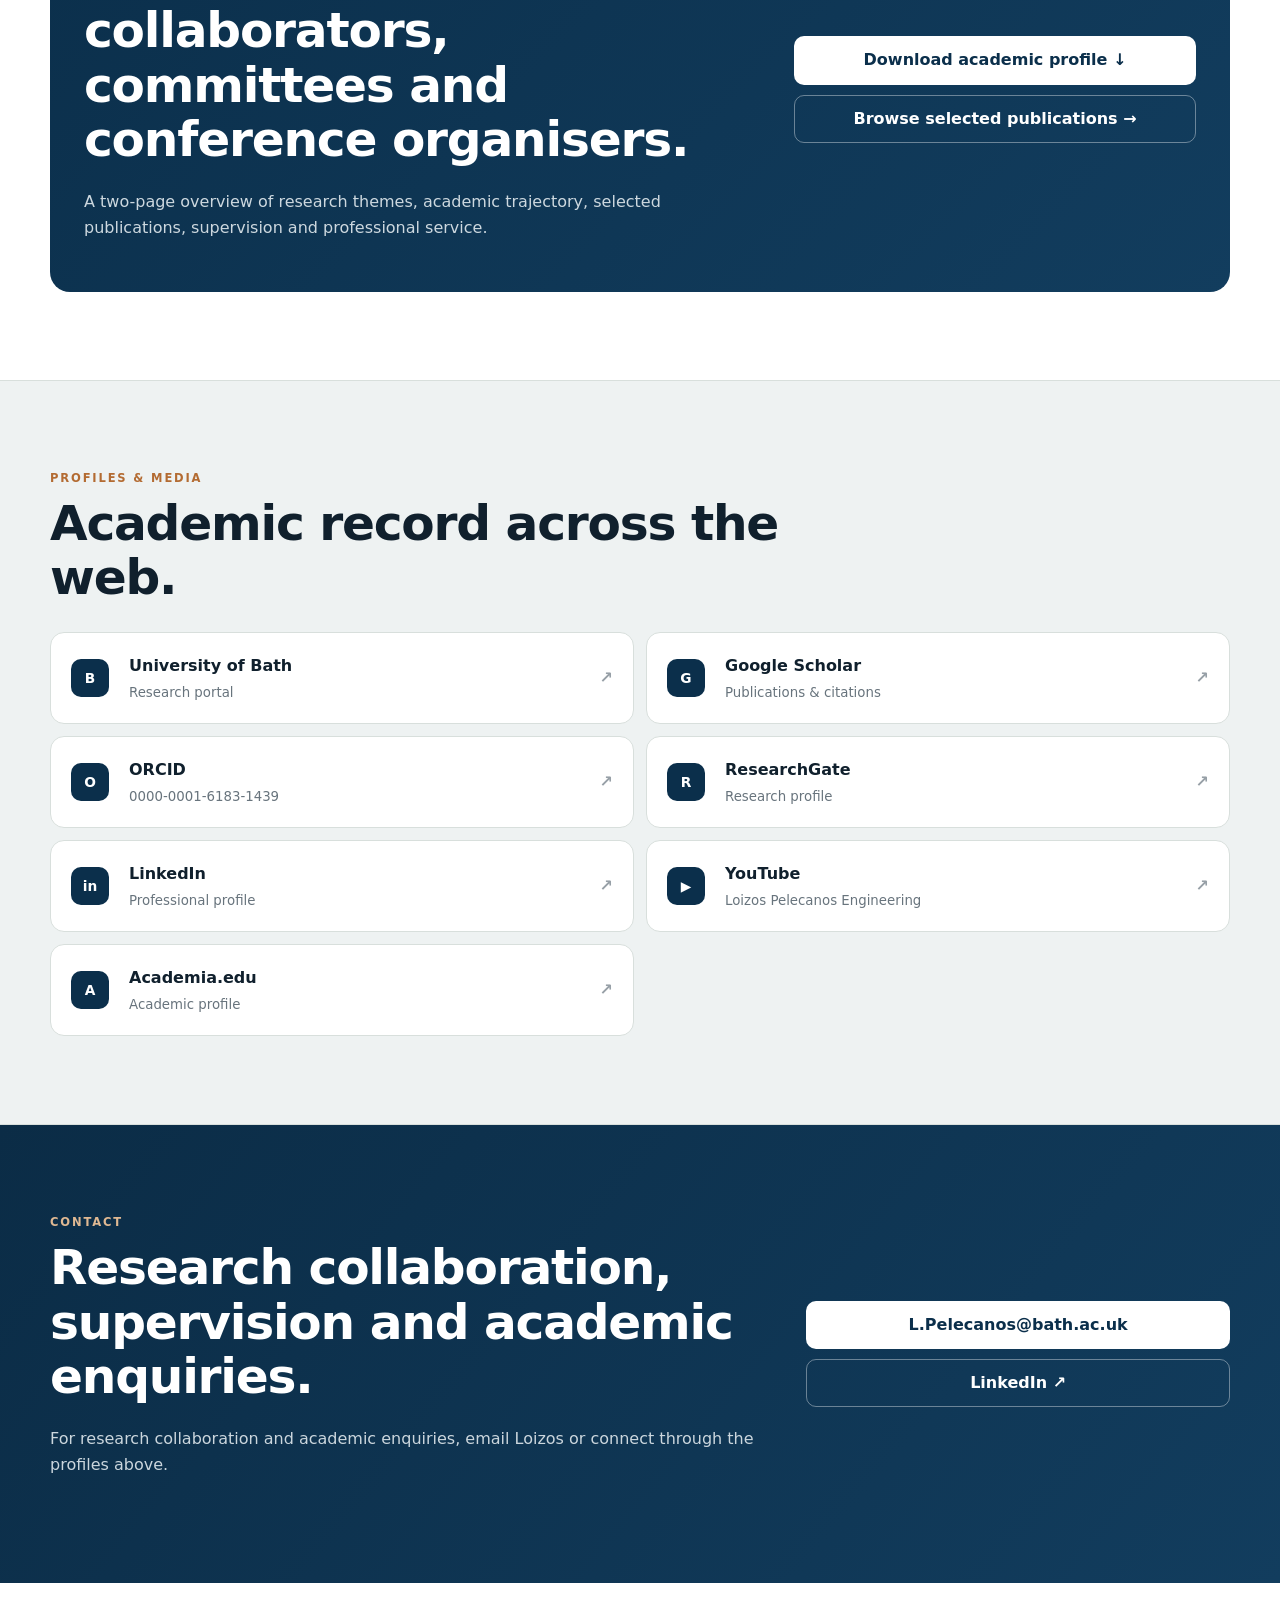
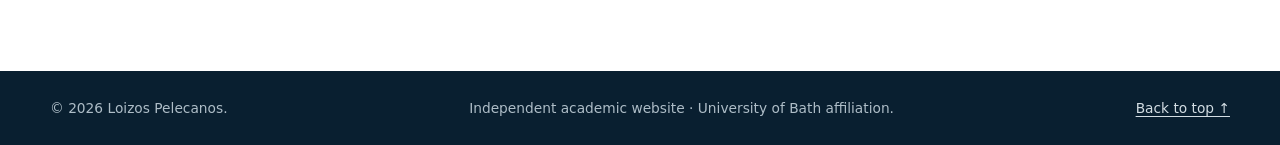
==== commit 1bc13016: "Add files via upload" ====
--- a/index.html
+++ b/index.html
@@ -12,9 +12,9 @@
 </head>
 <body>
 <a class="skip-link" href="#main">Skip to content</a>
-<header class="site-header" id="top"><div class="container nav-wrap"><a class="brand" href="#top"><span class="brand-mark">LP</span><span class="brand-copy"><strong>Loizos Pelecanos</strong><small>Computational Civil Engineering</small></span></a><button class="nav-toggle" type="button" aria-expanded="false" aria-controls="site-nav">Menu</button><nav id="site-nav" class="nav"><a href="#about">About</a><a href="research.html">Research</a><a href="marine-offshore.html">Marine &amp; Offshore</a><a href="sensing-shm.html">Sensing &amp; SHM</a><a href="highlights.html">Highlights</a><a href="leadership.html">Leadership</a><a href="publications.html">Publications</a><a class="nav-contact" href="#contact">Contact</a></nav></div></header>
+<header class="site-header" id="top"><div class="container nav-wrap"><a class="brand" href="#top"><span class="brand-mark">LP</span><span class="brand-copy"><strong>Loizos Pelecanos</strong><small>Computational Civil Engineering</small></span></a><button class="nav-toggle" type="button" aria-expanded="false" aria-controls="site-nav">Menu</button><nav id="site-nav" class="nav"><a href="#about">About</a><a href="research.html">Research</a><a href="marine-offshore.html">Marine &amp; Offshore</a><a href="sensing-shm.html">Sensing &amp; SHM</a><a href="highlights.html">Evidence</a><a href="leadership.html">Leadership</a><a href="publications.html">Publications</a><a class="nav-contact" href="#contact">Contact</a></nav></div></header>
 <main id="main">
-<section class="hero"><div class="container hero-grid"><div class="hero-main"><p class="eyebrow">Computational mechanics · Geotechnics · Structural dynamics</p><h1>Computational engineering for <em>resilient infrastructure.</em></h1><p class="hero-name">Dr Loizos Pelecanos <span>MEng (Hons) ACGI PhD DIC FHEA MIMarEST</span></p><p class="hero-role">Department of Architecture &amp; Civil Engineering, University of Bath · Civil Engineer &amp; Researcher</p><p class="hero-copy">Research spanning earthquake engineering, soil–structure interaction, offshore and marine infrastructure, structural health monitoring, optimisation and AI/ML — with a common focus on rigorous computational models connected to real engineering behaviour.</p><div class="hero-actions"><a class="button primary" href="research.html">Explore research programme</a><a class="button secondary" href="highlights.html">Research highlights →</a><a class="button secondary" href="assets/loizos-pelecanos-academic-profile.pdf">Academic profile PDF ↓</a></div><div class="quick-links"><a href="https://researchportal.bath.ac.uk/en/persons/loizos-pelecanos/" target="_blank" rel="noopener">Bath ↗</a><a href="https://scholar.google.com/citations?user=rxJERUEAAAAJ&hl=en" target="_blank" rel="noopener">Google Scholar ↗</a><a href="https://orcid.org/0000-0001-6183-1439" target="_blank" rel="noopener">ORCID ↗</a><a href="https://www.youtube.com/@LoizosPelecanosEngineering" target="_blank" rel="noopener">YouTube ↗</a></div></div><aside class="hero-panel"><div class="portrait-shell"><img class="portrait-photo" src="assets/loizos-pelecanos.jpg" alt="Portrait of Dr Loizos Pelecanos" width="160" height="211"></div><div class="profile-summary"><p class="small-label">Academic profile</p><div class="stat"><strong>37</strong><span>published journal articles</span></div><div class="stat"><strong>90+</strong><span>research outputs</span></div><div class="stat"><strong>5</strong><span>completed PhD students</span></div></div></aside></div><div class="container hero-ribbon"><span>Earthquake Engineering</span><span>Soil–Structure Interaction</span><span>Offshore &amp; Marine</span><span>Monitoring &amp; Sensing</span><span>Optimisation</span><span>AI/ML</span></div></section>
+<section class="hero"><div class="container hero-grid"><div class="hero-main"><p class="eyebrow">Computational mechanics · Geotechnics · Structural dynamics</p><h1>Computational engineering for <em>resilient infrastructure.</em></h1><p class="hero-name">Dr Loizos Pelecanos <span>MEng (Hons) ACGI PhD DIC FHEA MIMarEST</span></p><p class="hero-role">Department of Architecture &amp; Civil Engineering, University of Bath · Civil Engineer &amp; Researcher</p><p class="hero-copy">Research spanning earthquake engineering, soil–structure interaction, offshore and marine infrastructure, structural health monitoring, optimisation and AI/ML — with a common focus on rigorous computational models connected to real engineering behaviour.</p><div class="hero-actions"><a class="button primary" href="research.html">Explore research programme</a><a class="button secondary" href="highlights.html">Evidence &amp; impact →</a><a class="button secondary" href="assets/loizos-pelecanos-academic-profile.pdf">Academic profile PDF ↓</a></div><div class="quick-links"><a href="https://researchportal.bath.ac.uk/en/persons/loizos-pelecanos/" target="_blank" rel="noopener">Bath ↗</a><a href="https://scholar.google.com/citations?user=rxJERUEAAAAJ&hl=en" target="_blank" rel="noopener">Google Scholar ↗</a><a href="https://orcid.org/0000-0001-6183-1439" target="_blank" rel="noopener">ORCID ↗</a><a href="https://www.youtube.com/@LoizosPelecanosEngineering" target="_blank" rel="noopener">YouTube ↗</a></div></div><aside class="hero-panel"><div class="portrait-shell"><img class="portrait-photo" src="assets/loizos-pelecanos.jpg" alt="Portrait of Dr Loizos Pelecanos" width="160" height="211"></div><div class="profile-summary"><p class="small-label">Academic profile</p><div class="stat"><strong>37</strong><span>published journal articles</span></div><div class="stat"><strong>90+</strong><span>research outputs</span></div><div class="stat"><strong>5</strong><span>completed PhD students</span></div></div></aside></div><div class="container hero-ribbon"><span>Earthquake Engineering</span><span>Soil–Structure Interaction</span><span>Offshore &amp; Marine</span><span>Monitoring &amp; Sensing</span><span>Optimisation</span><span>AI/ML</span></div></section>
 <section class="section" id="about"><div class="container split-intro"><div><p class="section-kicker">About</p><h2>Computational civil engineering across ground, structures and infrastructure.</h2></div><div class="prose large-prose"><p>Dr Loizos Pelecanos MEng (Hons) ACGI PhD DIC FHEA MIMarEST is a civil engineer and academic researcher specialising in computational mechanics and dynamics. He was appointed as a Lecturer in Civil Engineering in the Department of Architecture &amp; Civil Engineering at the University of Bath in July 2016.</p><p>He studied Civil Engineering at Imperial College London, where he completed a PhD in Computational Earthquake Engineering, and subsequently worked at the University of Cambridge Centre for Smart Infrastructure and Construction.</p><p>His research connects nonlinear numerical modelling, field monitoring and experimental evidence with optimisation and data-driven methods across geotechnical, structural, offshore and marine engineering.</p></div></div></section>
 <section class="section dark-section" id="research"><div class="container"><div class="section-heading-row light"><div><p class="section-kicker">Research</p><h2>Six connected research themes.</h2></div><div><p class="section-lead">From fundamental mechanics to monitoring, model updating and AI-enabled engineering.</p><a class="text-link light-link" href="research.html">Full research programme →</a></div></div><div class="research-grid"><article class="research-card"><span>01</span><h3>Computational Geotechnics</h3><p>Nonlinear finite-element analysis of soils, foundations, piles, dams and complex soil–structure interaction.</p></article><article class="research-card"><span>02</span><h3>Earthquake Engineering</h3><p>Dynamic response of dams, buildings and infrastructure; nonlinear time-history analysis; seismic assessment and validation.</p></article><article class="research-card"><span>03</span><h3>Offshore &amp; Marine Infrastructure</h3><p>Monopile foundations, cyclic soil response, hydrodynamic loading, buried pipelines and computational marine engineering.</p></article><article class="research-card"><span>04</span><h3>Monitoring &amp; Sensing</h3><p>Distributed fibre-optic sensing, structural health monitoring, ambient vibration testing, inverse analysis and model updating.</p></article><article class="research-card"><span>05</span><h3>Optimisation &amp; Net Zero</h3><p>Structural and foundation design optimisation, embodied carbon, reliability and lower-carbon infrastructure.</p></article><article class="research-card"><span>06</span><h3>AI/ML for Engineering</h3><p>Surrogate models, inverse problems, physics-informed approaches and machine learning integrated with computational mechanics.</p></article></div></div></section>
 <section class="section"><div class="container"><div class="section-heading-row"><div><p class="section-kicker">Research in pictures</p><h2>Mechanics, measurement and design.</h2></div><p style="max-width:430px;color:var(--muted);margin:0">Original schematic visuals summarise three recurring threads across the research programme.</p></div><div class="visual-grid">
@@ -23,16 +23,14 @@
 <article class="visual-card"><svg viewBox="0 0 420 250" role="img" aria-label="Structural optimisation schematic"><line class="svg-line" x1="58" y1="190" x2="365" y2="190"/><line class="svg-line" x1="58" y1="190" x2="132" y2="90"/><line class="svg-line" x1="132" y1="90" x2="210" y2="190"/><line class="svg-line" x1="210" y1="190" x2="290" y2="90"/><line class="svg-line" x1="290" y1="90" x2="365" y2="190"/><line class="svg-thin" x1="132" y1="90" x2="290" y2="90"/><line class="svg-thin" x1="58" y1="190" x2="210" y2="190"/><circle class="svg-accent-fill" cx="58" cy="190" r="6"/><circle class="svg-accent-fill" cx="132" cy="90" r="6"/><circle class="svg-accent-fill" cx="210" cy="190" r="6"/><circle class="svg-accent-fill" cx="290" cy="90" r="6"/><circle class="svg-accent-fill" cx="365" cy="190" r="6"/><path class="svg-accent" d="M58 50 C135 42 175 72 232 57 S330 26 365 34"/></svg><div class="visual-caption"><h3>Optimisation &amp; AI</h3><p>Mechanics-based optimisation and data-driven methods for efficient, resilient and lower-carbon design.</p></div></article>
 </div></div></section>
 
-<section class="section highlights-preview-section"><div class="container"><div class="section-heading-row"><div><p class="section-kicker">Selected research highlights</p><h2>Six contributions that define the programme.</h2></div><div><p class="section-lead" style="color:var(--muted)">A curated view of the work that best shows continuity from fundamental mechanics to field evidence, offshore applications, optimisation and engineering decisions.</p><a class="text-link" href="highlights.html">Explore research highlights →</a></div></div><div class="highlight-preview-grid">
-<article><span>Hydrodynamics</span><h3>Waterfront &amp; dam–reservoir interaction</h3><p>Finite-element treatment of hydrodynamic pressures, validated against analytical solutions and transferable to quay-wall type problems.</p></article>
-<article><span>Offshore wind</span><h3>Monopile gapping &amp; ratcheting</h3><p>Practical nonlinear foundation models for long-term cyclic response, natural-frequency shifts and serviceability.</p></article>
-<article><span>Sensing</span><h3>DFOS to inverse pile capacity</h3><p>Progression from distributed strain measurement to load-transfer inference and PDE-constrained capacity estimation.</p></article>
-<article><span>Net zero</span><h3>Low-carbon foundation design</h3><p>FE-coupled optimisation of pile geometry, material, cost and embodied carbon across multiple foundation scenarios.</p></article>
-<article><span>Dynamics</span><h3>Seismic response of infrastructure</h3><p>Nonlinear earthquake analysis spanning earth dams, buildings and critical infrastructure, connected to monitoring and model updating.</p></article>
-<article><span>Optimisation</span><h3>Reproducible structural design search</h3><p>Benchmarking of deterministic and evolutionary algorithms for truss and bridge design within unified computational frameworks.</p></article>
+<section class="section highlights-preview-section"><div class="container"><div class="section-heading-row"><div><p class="section-kicker">Evidence &amp; impact</p><h2>Results that make the programme tangible.</h2></div><div><p class="section-lead" style="color:var(--muted)">A compact evidence layer: quantitative offshore results, validation depth, landmark field monitoring and independently traceable research outputs.</p><a class="text-link" href="highlights.html">Explore evidence &amp; impact →</a></div></div><div class="home-evidence-grid">
+<article><span class="home-evidence-number">0.338 → 0.327 Hz</span><h3>Monopile natural-frequency shift</h3><p>Including pile–soil gapping reduced the calculated natural frequency by about 4% in the Kentish Flats OWT case study, closely matching the measured reduction.</p></article>
+<article><span class="home-evidence-number">17 tests · 10<sup>5</sup> cycles</span><h3>Long-term cyclic validation</h3><p>The ratcheting model was assessed against 17 cyclic load tests across five experimental set-ups, reaching 100,000 cycles.</p></article>
+<article><span class="home-evidence-number">5 landmark sites</span><h3>Field sensing at infrastructure scale</h3><p>CERN, V&amp;A Museum, U.S. Embassy London, London Bridge Station and Farringdon anchor a wider DFOS/SHM programme.</p></article>
+<article><span class="home-evidence-number">3 algorithms</span><h3>Reproducible structural optimisation</h3><p>Derivative-free optimisation, particle swarm optimisation and genetic algorithms were benchmarked under a common Python/FE framework.</p></article>
 </div></div></section>
 <section class="section" id="projects"><div class="container"><div class="section-heading-row"><div><p class="section-kicker">Research programmes</p><h2>Current and recent directions.</h2></div><div class="pub-actions"><a class="text-link" href="projects.html">Explore projects →</a><a class="text-link" href="marine-offshore.html">Marine &amp; offshore portfolio →</a></div></div><div class="project-grid"><article class="project feature-project"><p class="project-label">Offshore wind</p><h3>Nonlinear soil–foundation–structure interaction</h3><p>Mechanics-based models for monopile gapping, cyclic ratcheting and long-term dynamic response, with implications for natural frequency, serviceability and offshore wind design.</p><div class="project-tags"><span>Monopiles</span><span>p–y modelling</span><span>Cyclic response</span></div></article><article class="project"><p class="project-label">Seismic infrastructure</p><h3>Earthquake response, monitoring and model updating</h3><p>Seismic analysis of dams, buildings, bridges and critical infrastructure, bringing together nonlinear dynamics, monitoring and FE-model correlation.</p><div class="project-tags"><span>Dams</span><span>Bridges</span><span>SHM</span></div></article><article class="project"><p class="project-label">Sustainable foundations</p><h3>Low-carbon piles and data-informed design</h3><p>Optimisation of foundation systems for embodied carbon and cost, including sensing-enabled inference of pile response and capacity.</p><div class="project-tags"><span>Net zero</span><span>DFOS</span><span>Optimisation</span></div></article><article class="project"><p class="project-label">Marine infrastructure</p><h3>Hydrodynamics, coastal loading and resilience</h3><p>Computational treatment of hydrodynamic loading and fluid–structure interaction for dams, waterfront structures, offshore pipelines and marine infrastructure.</p><div class="project-tags"><span>Hydrodynamics</span><span>Wave loading</span><span>Resilience</span></div></article></div></div></section>
-<section class="section pathway-section"><div class="container"><div class="section-heading-row"><div><p class="section-kicker">Explore the programme</p><h2>Depth behind the publication list.</h2></div><p class="section-lead">Five focused pages bring together flagship contributions, research depth, field evidence and programme-building activity.</p></div><div class="pathway-grid pathway-grid-five"><a href="highlights.html"><span>01</span><div><p class="project-label">Research highlights</p><h3>Flagship contributions and why they matter</h3><p>Six selected contributions showing continuity from mechanics and sensing to offshore, low-carbon and optimisation applications.</p></div><b>→</b></a><a href="marine-offshore.html"><span>02</span><div><p class="project-label">Marine &amp; offshore</p><h3>Coastal loading, offshore foundations and marine resilience</h3><p>A focused portfolio linking hydrodynamics, monopiles, buried infrastructure, monitoring and future coastal research.</p></div><b>→</b></a><a href="sensing-shm.html"><span>03</span><div><p class="project-label">Sensing &amp; SHM</p><h3>Field monitoring across landmark infrastructure</h3><p>DFOS and monitoring work across tunnels, arches, deep foundations, energy piles and structural members.</p></div><b>→</b></a><a href="projects.html"><span>04</span><div><p class="project-label">Selected projects</p><h3>Mechanics-led projects with real infrastructure questions</h3><p>Six project programmes spanning offshore wind, seismic monitoring, DFOS, net-zero foundations and optimisation.</p></div><b>→</b></a><a href="leadership.html"><span>05</span><div><p class="project-label">Research leadership</p><h3>Supervision, funding, standards and engineering translation</h3><p>The programme-building evidence behind the research: people, funding, professional service and impact.</p></div><b>→</b></a></div></div></section>
+<section class="section pathway-section"><div class="container"><div class="section-heading-row"><div><p class="section-kicker">Explore the programme</p><h2>Depth behind the publication list.</h2></div><p class="section-lead">Five focused pages bring together quantitative evidence, research depth, field monitoring and programme-building activity.</p></div><div class="pathway-grid pathway-grid-five"><a href="highlights.html"><span>01</span><div><p class="project-label">Evidence &amp; impact</p><h3>Quantitative results and flagship contributions</h3><p>Data-backed offshore results, field evidence and selected contributions showing why the research matters.</p></div><b>→</b></a><a href="marine-offshore.html"><span>02</span><div><p class="project-label">Marine &amp; offshore</p><h3>Coastal loading, offshore foundations and marine resilience</h3><p>A focused portfolio linking hydrodynamics, monopiles, buried infrastructure, monitoring and future coastal research.</p></div><b>→</b></a><a href="sensing-shm.html"><span>03</span><div><p class="project-label">Sensing &amp; SHM</p><h3>Field monitoring across landmark infrastructure</h3><p>DFOS and monitoring work across tunnels, arches, deep foundations, energy piles and structural members.</p></div><b>→</b></a><a href="projects.html"><span>04</span><div><p class="project-label">Selected projects</p><h3>Mechanics-led projects with real infrastructure questions</h3><p>Six project programmes spanning offshore wind, seismic monitoring, DFOS, net-zero foundations and optimisation.</p></div><b>→</b></a><a href="leadership.html"><span>05</span><div><p class="project-label">Research leadership</p><h3>Supervision, funding, standards and engineering translation</h3><p>The programme-building evidence behind the research: people, funding, professional service and impact.</p></div><b>→</b></a></div></div></section>
 <section class="section soft-section" id="publications"><div class="container"><div class="section-heading-row"><div><p class="section-kicker">Selected publications</p><h2>Work across geotechnics, dynamics, sensing and offshore engineering.</h2></div><div class="pub-actions"><a class="text-link" href="publications.html">Selected bibliography →</a><a class="text-link" href="https://scholar.google.com/citations?user=rxJERUEAAAAJ&hl=en" target="_blank" rel="noopener">Google Scholar ↗</a></div></div><div class="pub-list"><article class="publication"><div class="pub-meta"><span>2026</span><small>Computers and Geotechnics</small></div><div><h3>Inferring pile capacity using distributed strain sensing with PDE-constrained optimization</h3><p>Y. Yang, G.-B. Shin, L. Pelecanos, C. C. Wang, L. Luo &amp; K. Soga</p><span class="pub-tag">DFOS</span><span class="pub-tag">Inverse analysis</span></div></article><article class="publication"><div class="pub-meta"><span>2024</span><small>Géotechnique</small></div><div><h3>A practical two parameter model of pile-soil gapping for prediction of monopile offshore wind turbine dynamics</h3><p>S. Williams, L. Pelecanos &amp; A. Darby</p><a href="https://doi.org/10.1680/jgeot.21.00260" target="_blank" rel="noopener">DOI ↗</a></div></article><article class="publication"><div class="pub-meta"><span>2022</span><small>Ocean Engineering</small></div><div><h3>A Winkler model of monopile ratcheting under long-term dynamic cyclic loading</h3><p>S. A. Williams, L. Pelecanos &amp; A. P. Darby</p><a href="https://doi.org/10.1016/j.oceaneng.2022.112625" target="_blank" rel="noopener">DOI ↗</a></div></article><article class="publication"><div class="pub-meta"><span>2015</span><small>Géotechnique</small></div><div><h3>A case study on the seismic performance of earth dams</h3><p>L. Pelecanos, S. Kontoe &amp; L. Zdravkovic</p><a href="https://doi.org/10.1680/jgeot.SIP.15.P.009" target="_blank" rel="noopener">DOI ↗</a></div></article></div></div></section>
 <section class="section book-section" id="book"><div class="container book-feature"><div class="book-cover-wrap"><img src="assets/dfos-practical-guide.jpg" alt="Cover of Distributed Fibre Optic Strain Sensing for Monitoring Civil Infrastructure: A Practical Guide" class="book-cover"></div><div class="book-copy"><p class="section-kicker">Book · Infrastructure monitoring</p><h2>Distributed Fibre Optic Strain Sensing for Monitoring Civil Infrastructure</h2><p class="book-subtitle">A practical guide · ICE Publishing · 2016</p><p>Produced with Cedric Kechavarzi, Kenichi Soga, Nicholas de Battista, Mohammed Elshafie and Robert Mair, this practical guide brings together the principles, system design, installation, processing and engineering interpretation of distributed fibre-optic strain sensing for civil infrastructure.</p><p>It reflects a recurring theme of the wider research programme: linking high-resolution field measurements with mechanics-based interpretation and infrastructure decision-making.</p><div class="book-actions"><a class="button primary" href="https://www.emerald.com/books/book/18977/Distributed-Fibre-Optic-Strain-Sensing-for" target="_blank" rel="noopener">Book page ↗</a><a class="button secondary" href="https://doi.org/10.1680/dfossmci.60555" target="_blank" rel="noopener">DOI ↗</a></div></div></div>
 <section class="section sensing-preview-section"><div class="container"><div class="section-heading-row"><div><p class="section-kicker">Field sensing &amp; SHM</p><h2>Monitoring across major infrastructure.</h2></div><div><p class="section-lead">Distributed fibre-optic sensing and structural-health-monitoring work has ranged from underground infrastructure and historic masonry to deep foundations, thermal piles and steel structural members.</p><a class="text-link" href="sensing-shm.html">Explore sensing &amp; SHM portfolio →</a></div></div><div class="case-preview-grid"><article><span>Tunnel</span><h3>CERN TT10</h3><p>Long-term deformation monitoring of a concrete-lined tunnel using distributed fibre-optic sensing.</p></article><article><span>Historic masonry</span><h3>London Bridge Station</h3><p>Distributed sensing of a masonry arch during nearby piling and construction activity.</p></article><article><span>Deep foundations</span><h3>V&amp;A Museum</h3><p>Fibre-optic monitoring and long-term interpretation of tension-pile behaviour.</p></article><article><span>Energy geotechnics</span><h3>U.S. Embassy, London</h3><p>Thermo-mechanical response of an instrumented thermal pile.</p></article><article><span>Thermal piles</span><h3>Geothermal energy piles</h3><p>Field monitoring and mechanics-based interpretation of thermo-mechanical pile response.</p></article><article><span>Structural monitoring</span><h3>Steel bridge I-beams</h3><p>Distributed strain sensing applied to steel structural members and bridge-scale behaviour.</p></article></div></div></section>
--- a/assets/styles.css
+++ b/assets/styles.css
@@ -70,3 +70,10 @@
 @media(max-width:1120px){.pathway-grid-five{grid-template-columns:repeat(2,1fr)}}
 @media(max-width:980px){.highlight-preview-grid{grid-template-columns:repeat(2,1fr)}.highlight-principles{grid-template-columns:1fr}.highlight-detail{grid-template-columns:1fr}.highlight-visual{min-height:220px}.pathway-grid-five{grid-template-columns:1fr}}
 @media(max-width:720px){.highlight-preview-grid,.principle-grid{grid-template-columns:1fr}.highlight-detail{padding:24px}.research-arc{grid-template-columns:1fr}.research-arc>b{display:none}.research-arc>div{min-width:0}}
+
+
+/* v7: evidence & impact dashboard */
+.home-evidence-grid{display:grid;grid-template-columns:repeat(4,1fr);gap:14px;margin-top:30px}.home-evidence-grid article{padding:25px;border:1px solid var(--line);border-radius:18px;background:#fff}.home-evidence-number{display:block;color:var(--navy);font-family:Georgia,"Times New Roman",serif;font-size:1.55rem;font-weight:600;line-height:1.15}.home-evidence-grid h3{margin:13px 0 8px}.home-evidence-grid p{margin:0;color:var(--muted);font-size:.89rem}
+.evidence-dashboard-section{background:#f7f8f6;border-bottom:1px solid var(--line)}.evidence-dashboard{display:grid;grid-template-columns:repeat(2,1fr);gap:16px;margin-top:34px}.evidence-result-card{padding:28px;border:1px solid var(--line);border-radius:20px;background:#fff;box-shadow:0 8px 26px rgba(15,36,52,.035)}.evidence-result-card.evidence-feature{background:linear-gradient(145deg,#f9f2eb,#fff);border-color:#e3c9b2}.result-top{display:flex;justify-content:space-between;gap:16px;align-items:center}.result-badge{padding:5px 9px;border-radius:999px;background:#edf2f3;color:#566873;font-size:.68rem;font-weight:800;white-space:nowrap}.evidence-result-card h3{margin:16px 0 12px;font-size:1.35rem}.evidence-result-card h3 strong{color:var(--accent)}.evidence-result-card>p{color:var(--muted);font-size:.92rem}.result-links{display:flex;flex-wrap:wrap;gap:18px;margin-top:18px}.result-stat-row{display:grid;grid-template-columns:repeat(3,1fr);gap:1px;margin:18px 0;background:var(--line);border:1px solid var(--line);border-radius:14px;overflow:hidden}.result-stat-row>div{padding:17px;background:#fbfbfa}.result-stat-row strong{display:block;color:var(--navy);font:600 1.8rem Georgia,"Times New Roman",serif}.result-stat-row span{display:block;color:var(--muted);font-size:.74rem}.freq-plot{margin:24px 0 8px}.freq-axis{display:flex;justify-content:space-between;color:#81909a;font-size:.68rem;margin-bottom:10px}.freq-track{height:64px;position:relative;border-top:2px solid #b9c6cb;margin-inline:5px}.freq-marker{position:absolute;top:-6px;width:2px;height:48px;background:var(--navy)}.freq-marker:before{content:"";position:absolute;left:-4px;top:-4px;width:10px;height:10px;border-radius:50%;background:inherit}.freq-marker b,.freq-marker small{position:absolute;left:8px;white-space:nowrap;font-style:normal}.freq-marker b{top:3px;color:var(--ink);font-size:.7rem}.freq-marker small{top:23px;color:var(--muted);font-size:.68rem}.freq-marker.limit{background:#8c9ba3}.freq-marker.gap{background:var(--accent)}.freq-marker.no-gap{background:var(--navy)}.freq-marker.no-gap b,.freq-marker.no-gap small{left:auto;right:8px;text-align:right}.cycle-scale{display:grid;grid-template-columns:repeat(6,1fr);margin:23px 0 4px;border-top:3px solid var(--navy)}.cycle-scale span{padding-top:8px;color:var(--muted);font-size:.68rem}.cycle-scale span:last-child{text-align:right;color:var(--navy);font-weight:800}.validation-matrix{display:flex;flex-wrap:wrap;gap:8px;margin:18px 0}.validation-matrix span{padding:7px 10px;border-radius:9px;background:#f1f4f3;color:#53606a;font-size:.74rem;font-weight:760}.site-timeline{display:grid;gap:0;margin:18px 0;border-top:1px solid var(--line)}.site-timeline span{padding:9px 0;border-bottom:1px solid var(--line);color:#58656f;font-size:.82rem}.site-timeline b{display:inline-block;width:48px;color:var(--accent)}.algorithm-row{display:flex;gap:10px;margin:18px 0}.algorithm-row span{display:grid;place-items:center;width:64px;height:64px;border-radius:50%;background:var(--navy);color:#fff;font-weight:850;letter-spacing:.04em}.algorithm-row span:nth-child(2){background:var(--accent)}.algorithm-row span:nth-child(3){background:#637d8e}.translation-flow{display:flex;align-items:center;flex-wrap:wrap;gap:9px;margin:20px 0}.translation-flow span{padding:8px 11px;border:1px solid var(--line);border-radius:999px;background:#fafafa;color:#53606a;font-size:.75rem;font-weight:800}.translation-flow b{color:#9aacb4}
+@media(max-width:980px){.home-evidence-grid{grid-template-columns:repeat(2,1fr)}.evidence-dashboard{grid-template-columns:1fr}}
+@media(max-width:720px){.home-evidence-grid{grid-template-columns:1fr}.result-stat-row{grid-template-columns:1fr}.result-top{align-items:flex-start;flex-direction:column}.freq-marker b{display:none}.translation-flow b{display:none}}
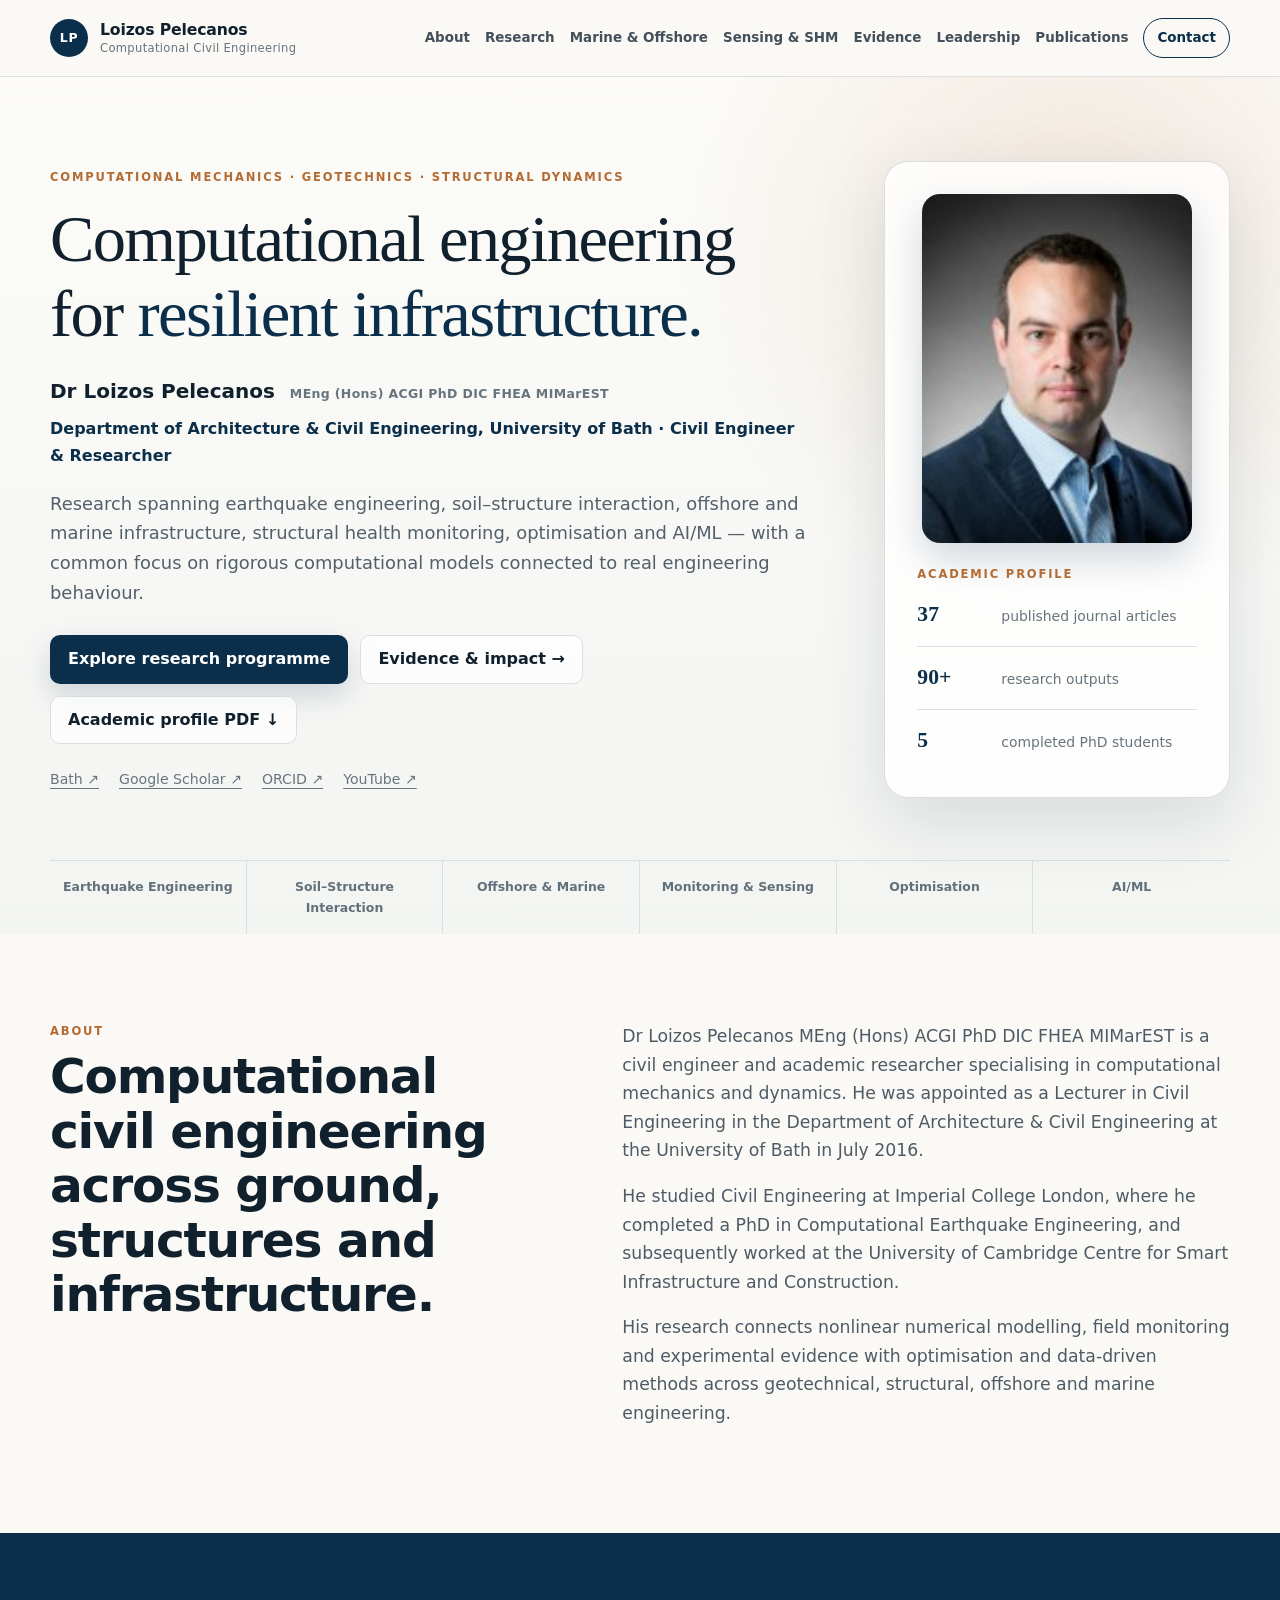
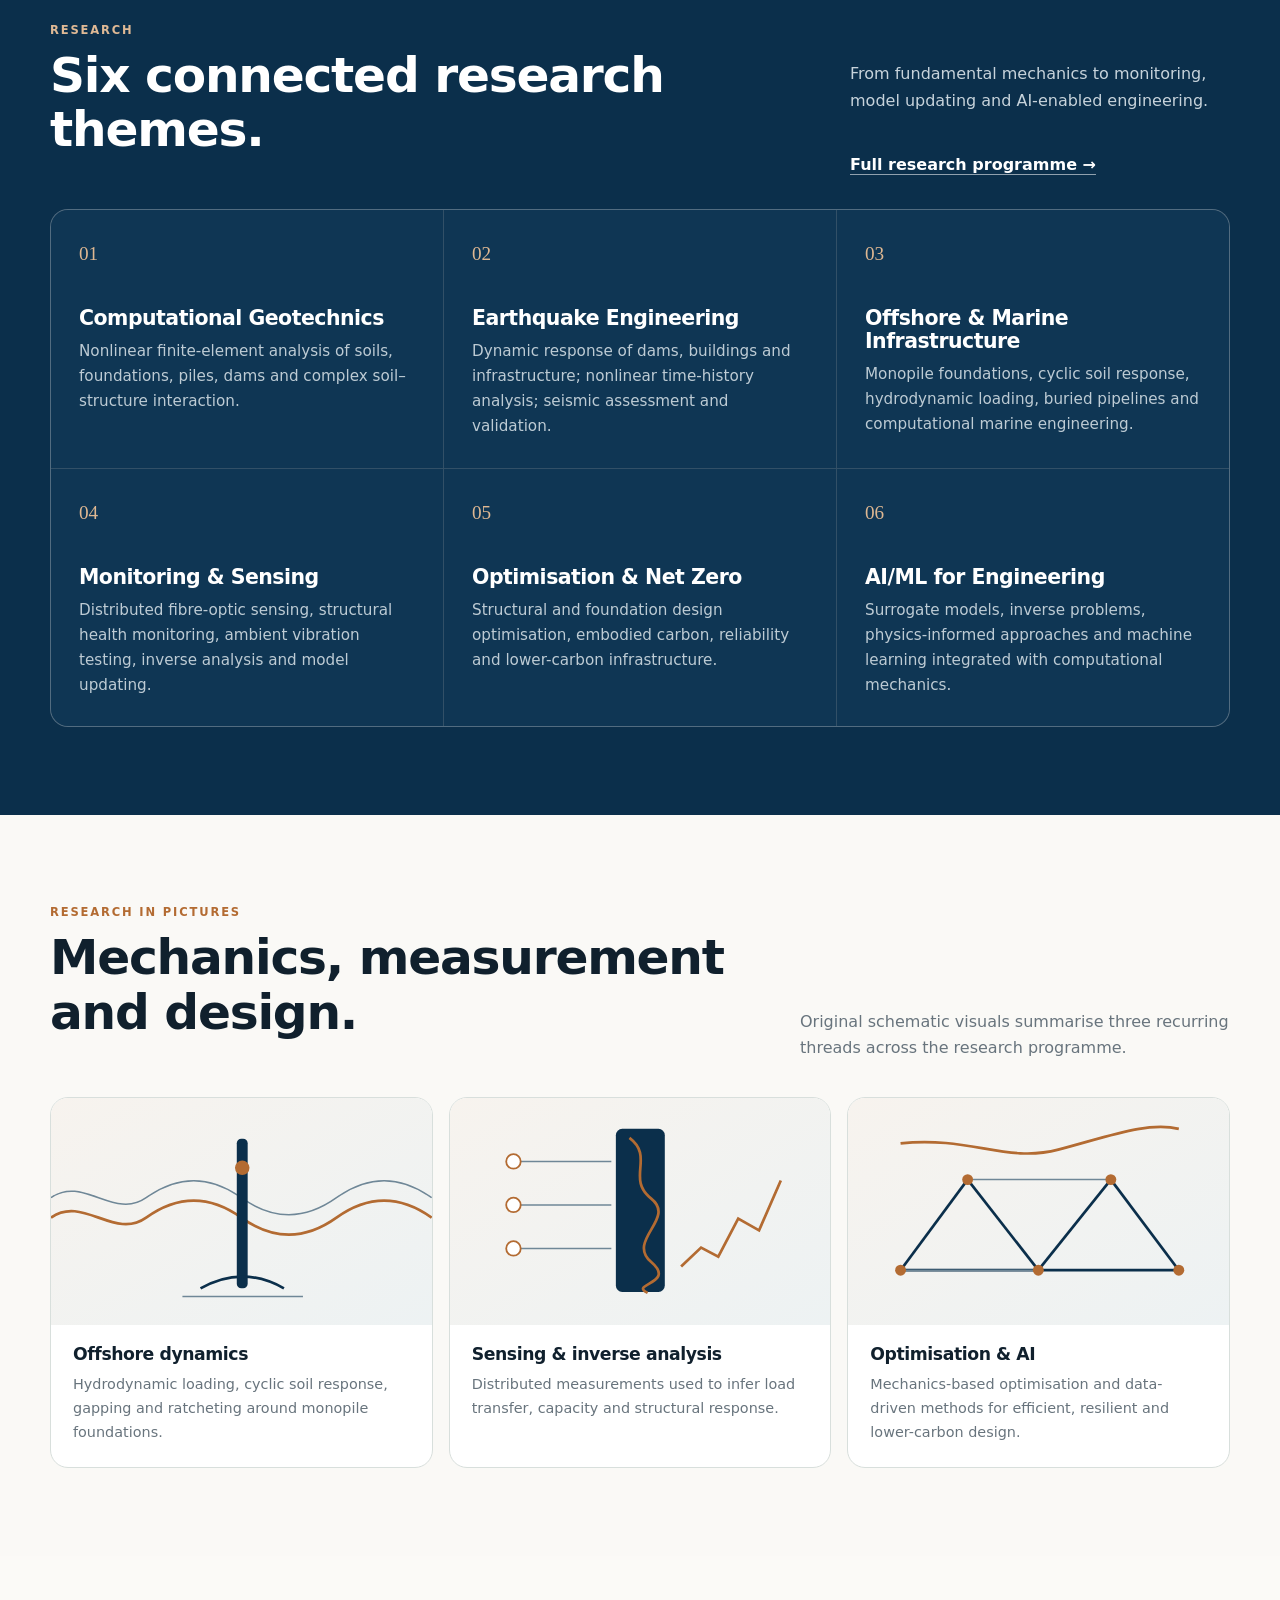
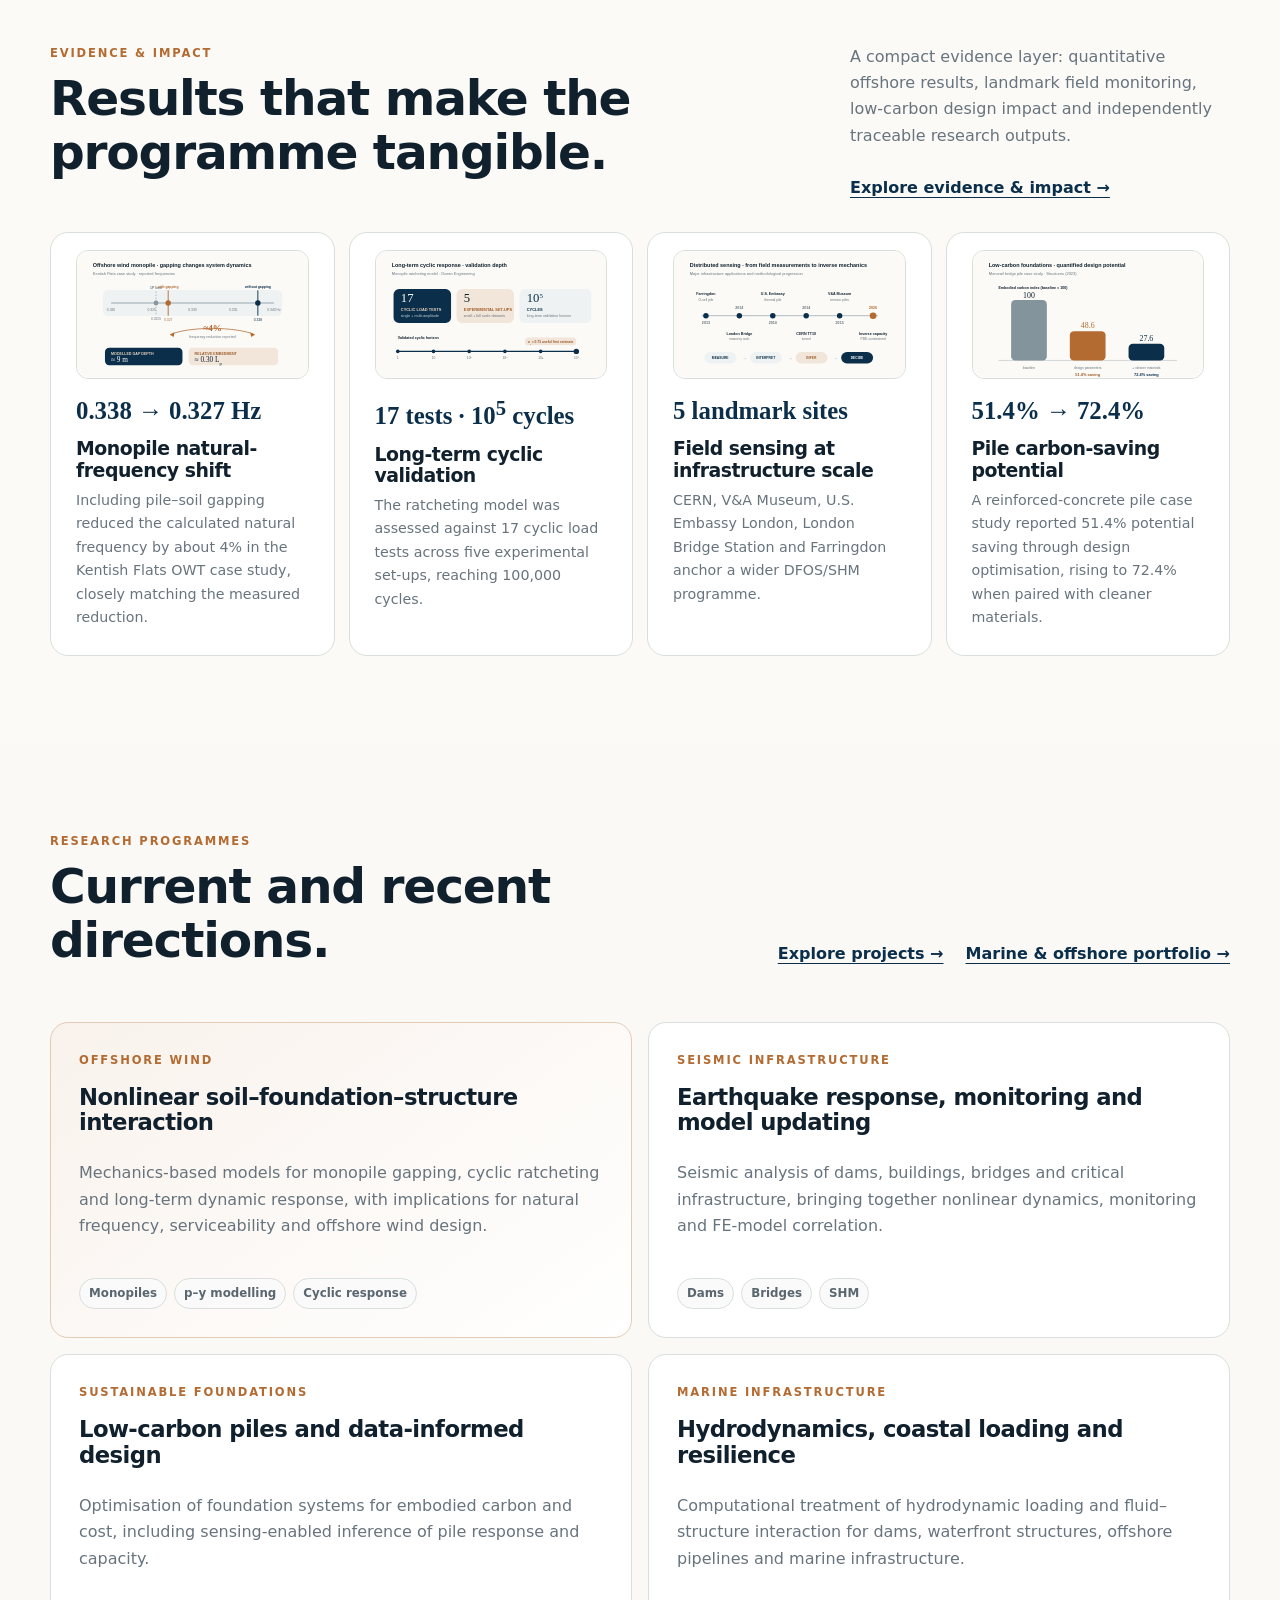
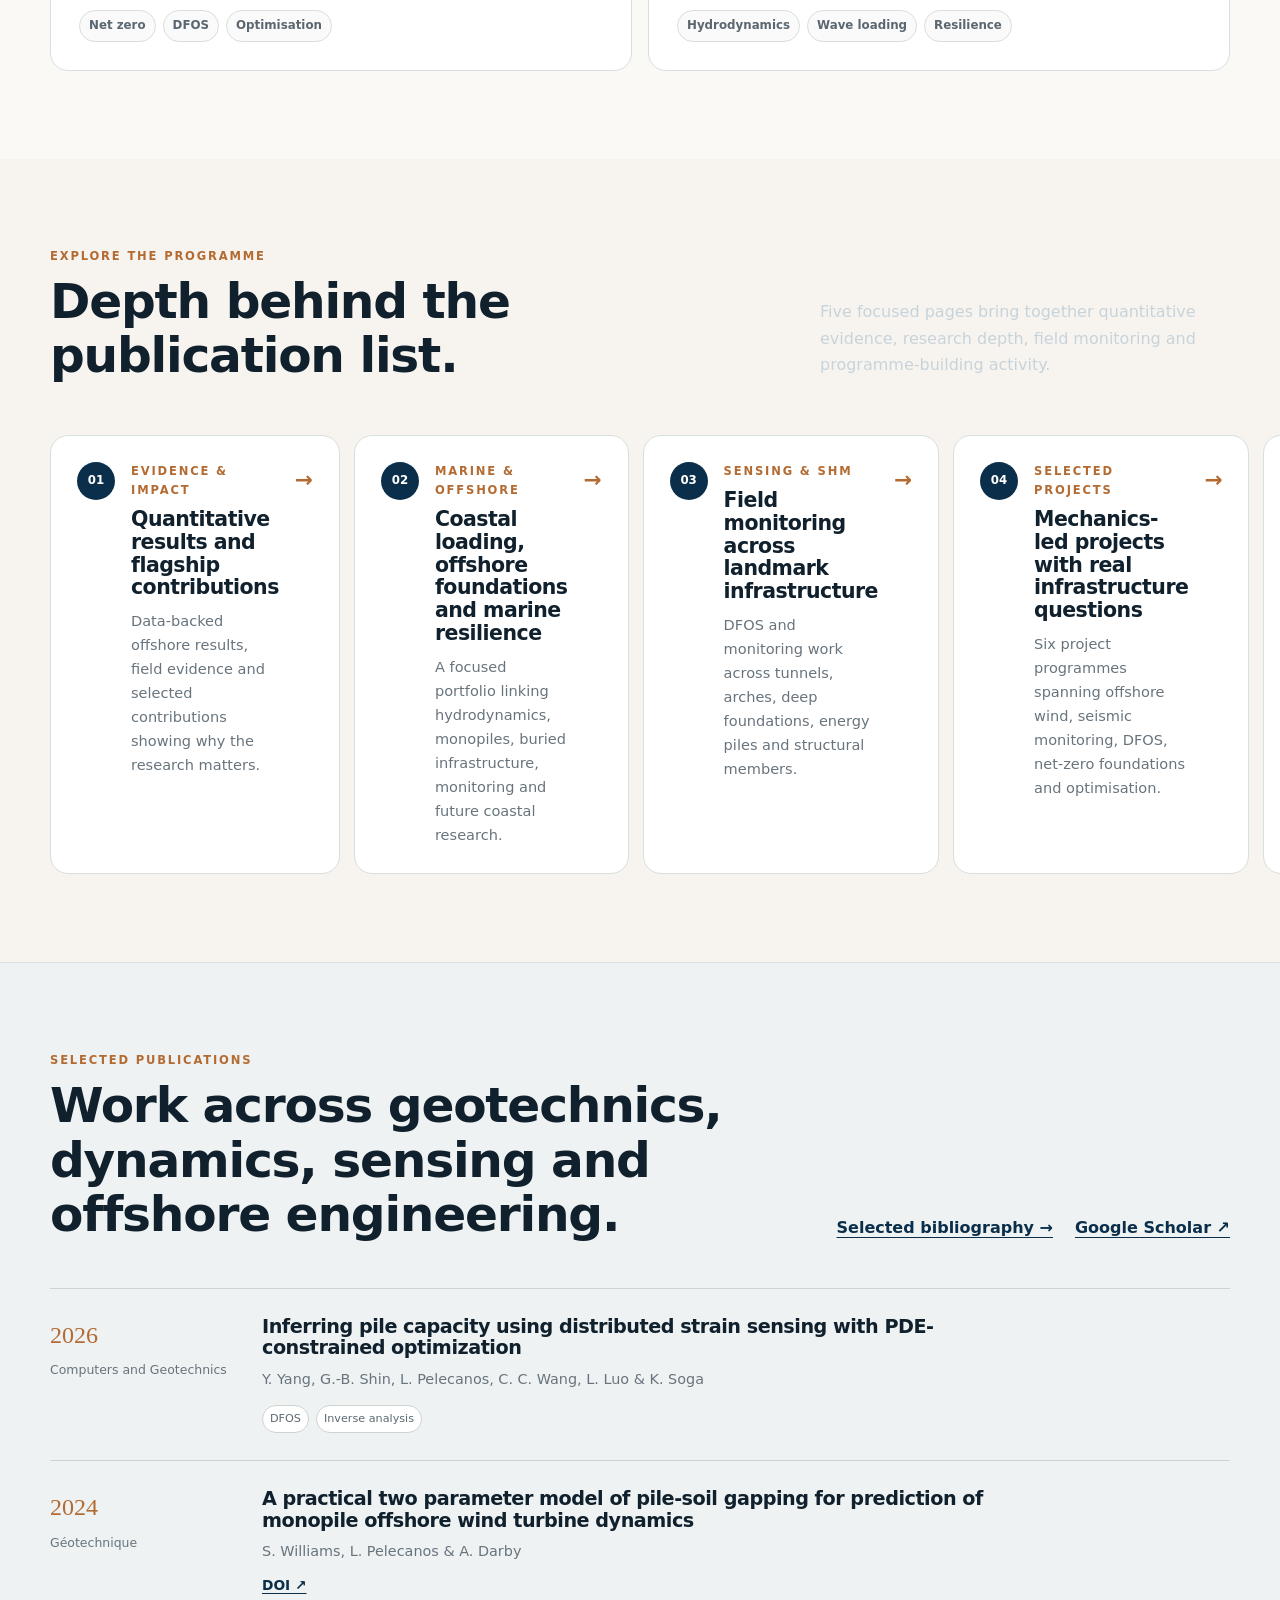
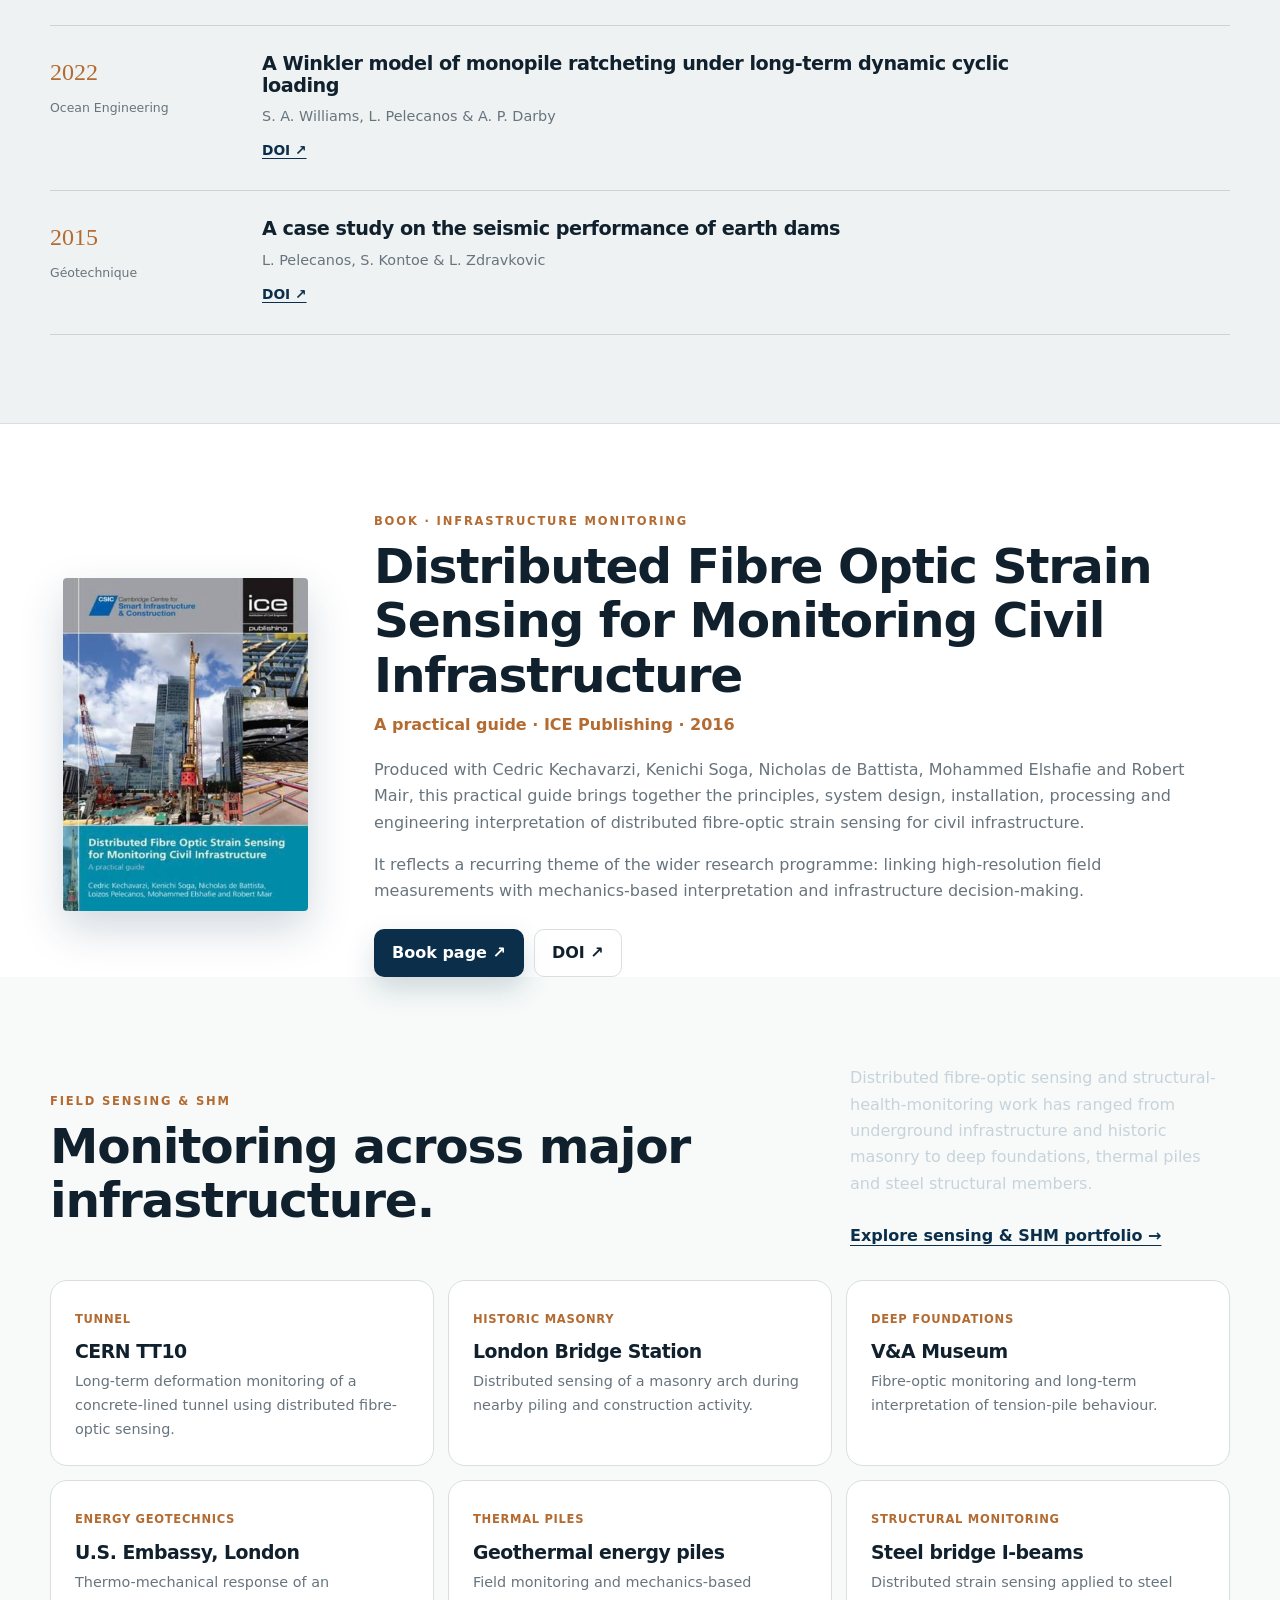
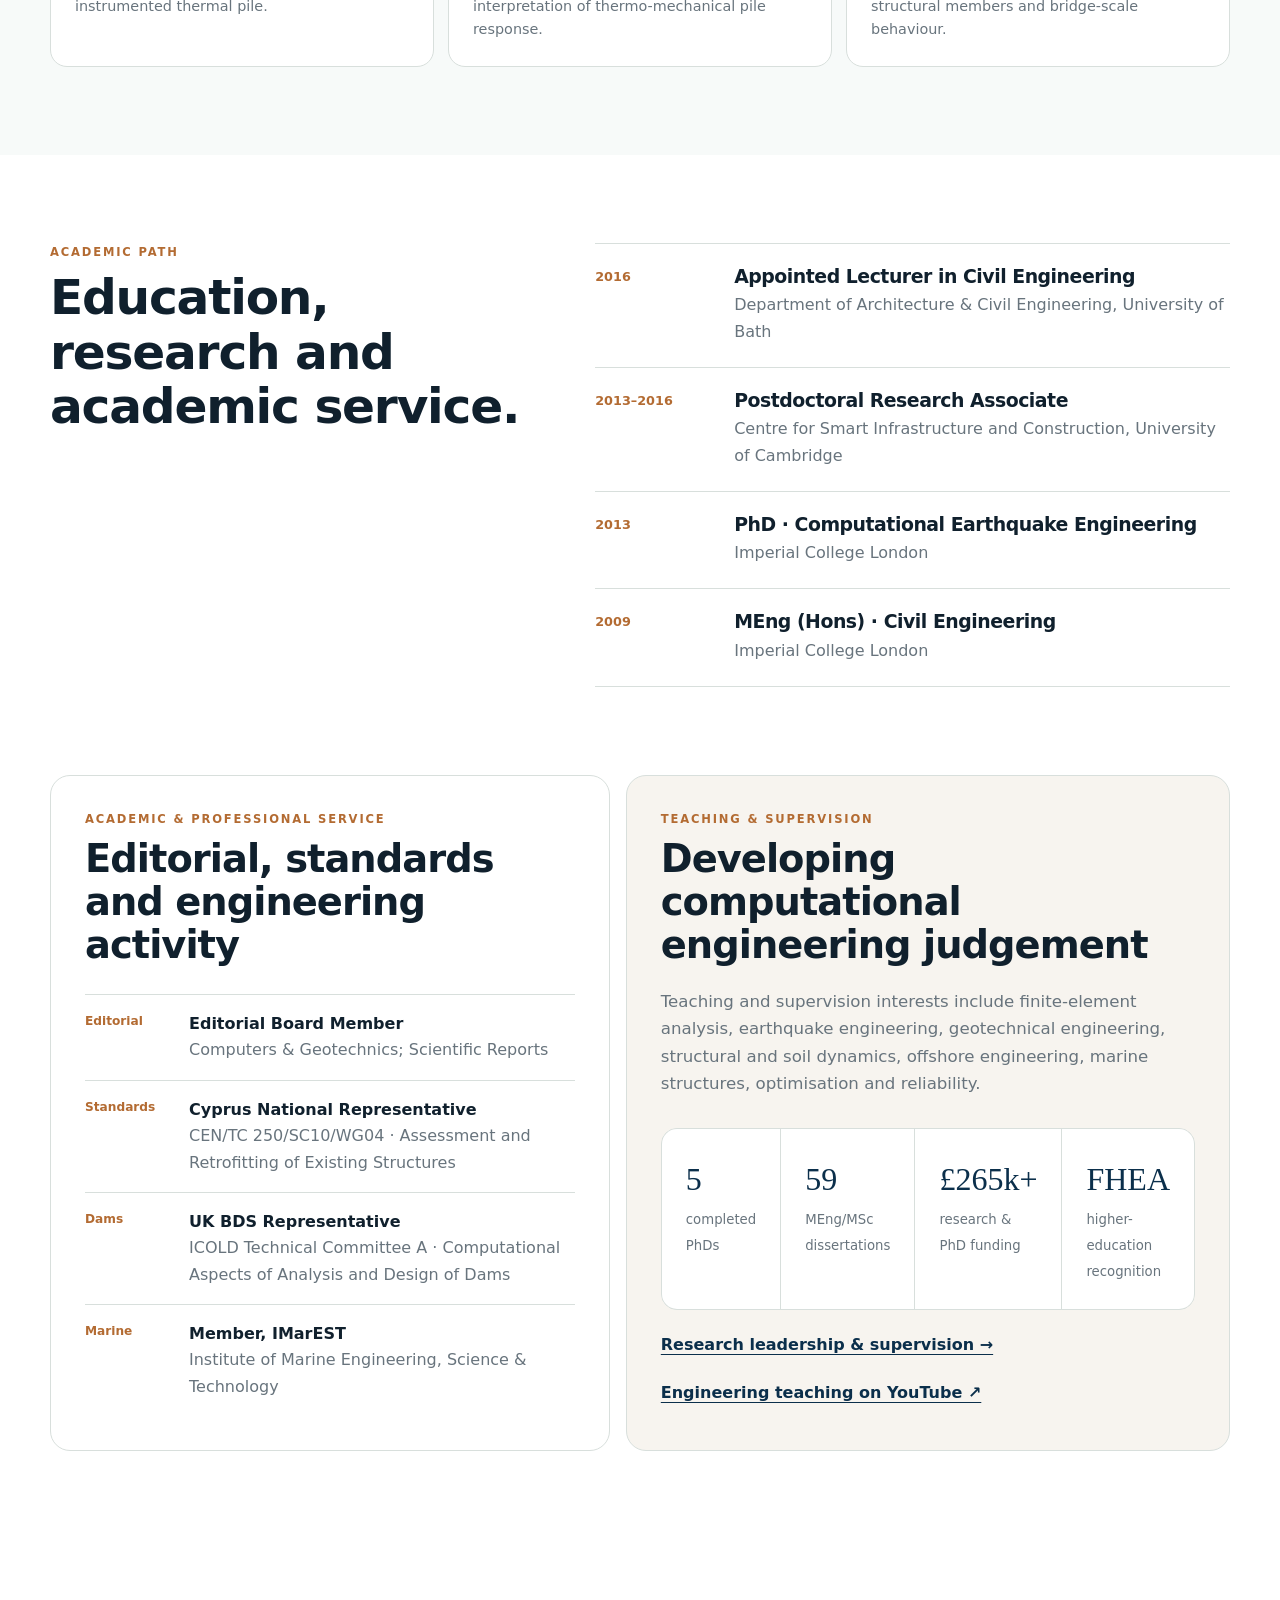
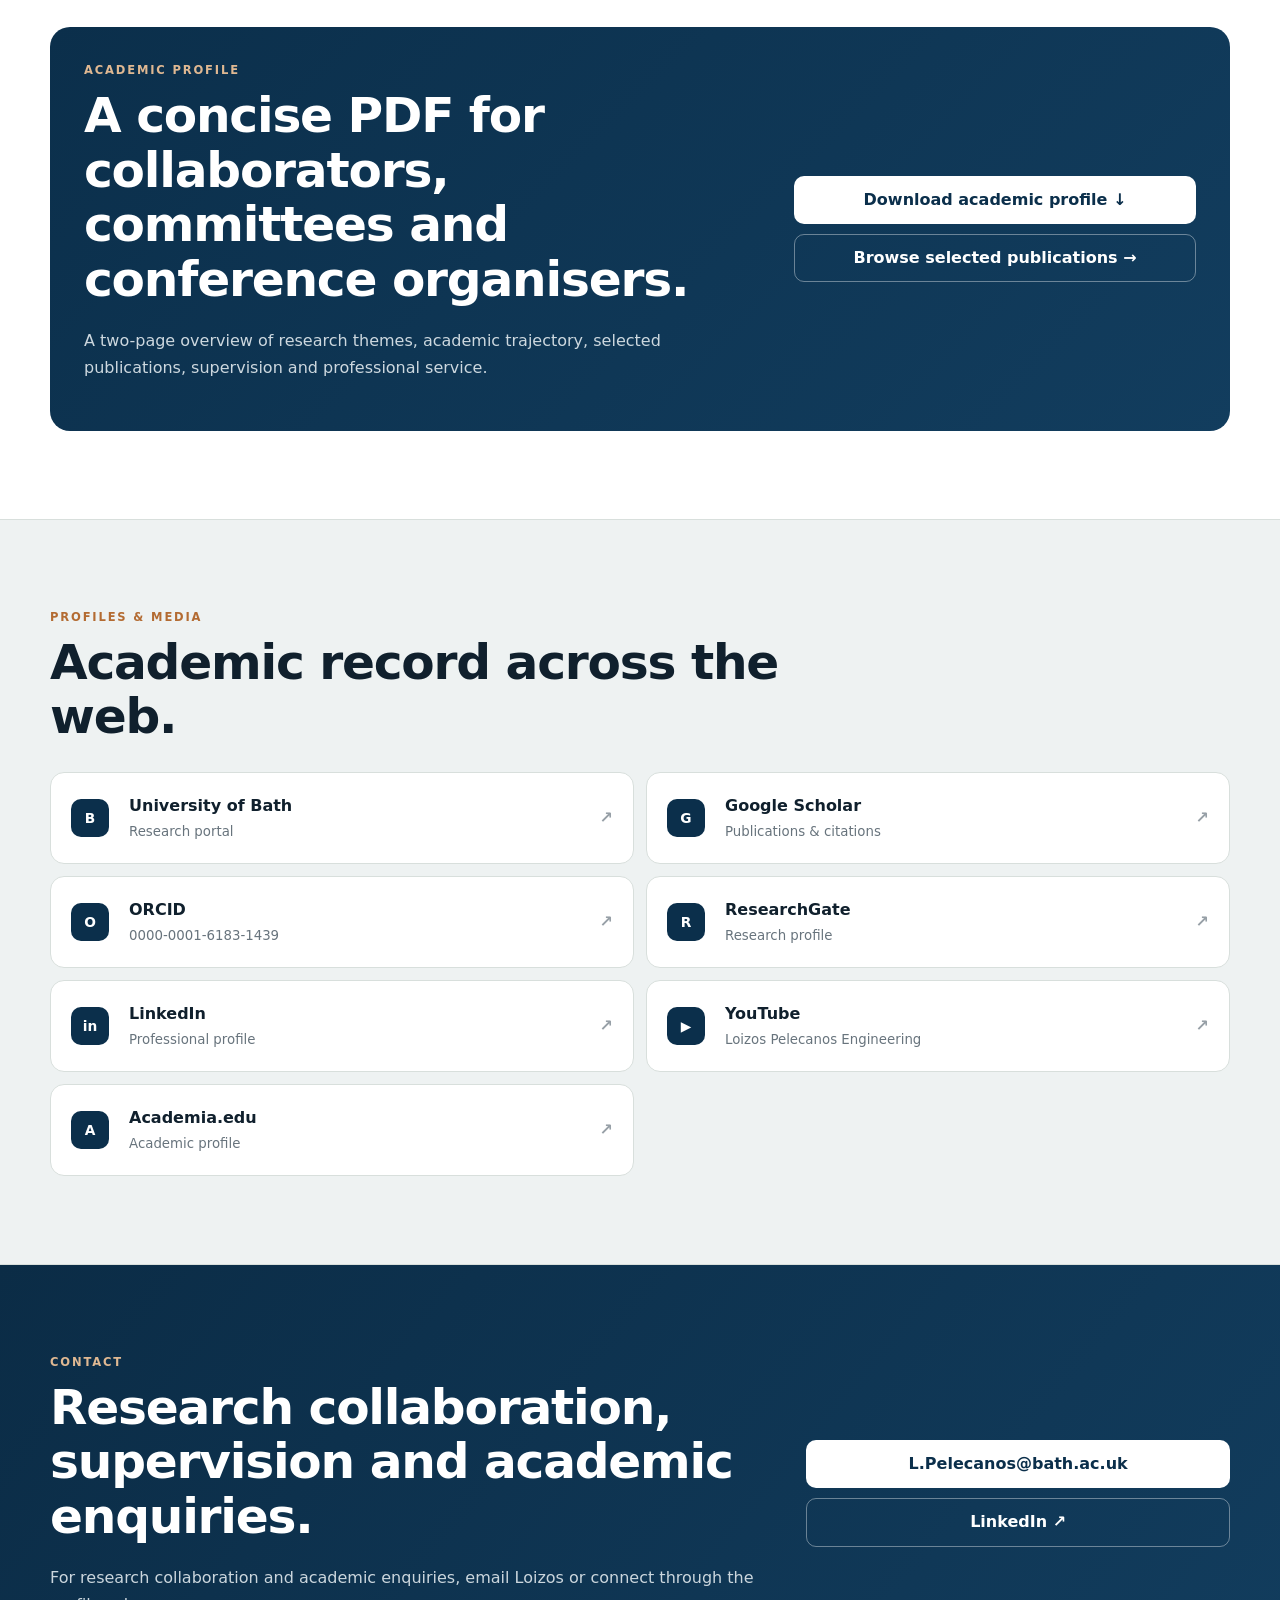
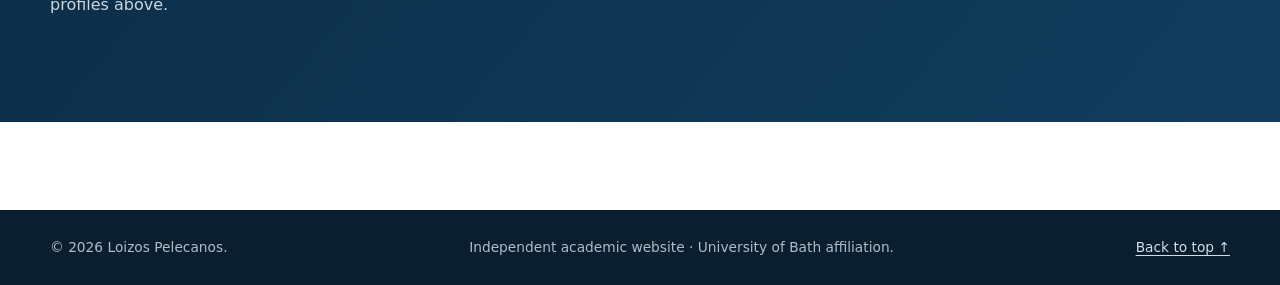
==== commit 1f28e869: "Add files via upload" ====
--- a/index.html
+++ b/index.html
@@ -1,44 +1,44 @@
-<!doctype html>
+<!DOCTYPE html>
+
 <html lang="en">
 <head>
-<meta charset="utf-8"><meta name="viewport" content="width=device-width,initial-scale=1">
+<meta charset="utf-8"/><meta content="width=device-width,initial-scale=1" name="viewport"/>
 <title>Loizos Pelecanos | Computational Civil Engineering</title>
-<meta name="description" content="Academic website of Dr Loizos Pelecanos: computational geotechnics, structural dynamics, earthquake engineering, offshore and marine infrastructure, sensing, optimisation and AI/ML.">
-<meta name="keywords" content="Loizos Pelecanos, University of Bath, computational geotechnics, civil engineering, structural dynamics, earthquake engineering, offshore engineering, marine infrastructure, finite element analysis, structural health monitoring, fibre optic sensing, optimisation, AI">
-<meta name="author" content="Loizos Pelecanos"><meta name="theme-color" content="#0b2f4b">
-<meta property="og:title" content="Loizos Pelecanos | Computational Civil Engineering"><meta property="og:description" content="Research across computational geotechnics, structural dynamics, earthquake engineering, offshore and marine infrastructure, sensing and AI/ML."><meta property="og:type" content="profile"><meta property="og:url" content="https://lpelecanos.github.io/"><meta property="og:image" content="https://lpelecanos.github.io/assets/loizos-pelecanos.jpg">
-<link rel="canonical" href="https://lpelecanos.github.io/"><link rel="stylesheet" href="assets/styles.css">
+<meta content="Academic website of Dr Loizos Pelecanos: computational geotechnics, structural dynamics, earthquake engineering, offshore and marine infrastructure, sensing, optimisation and AI/ML." name="description"/>
+<meta content="Loizos Pelecanos, University of Bath, computational geotechnics, civil engineering, structural dynamics, earthquake engineering, offshore engineering, marine infrastructure, finite element analysis, structural health monitoring, fibre optic sensing, optimisation, AI" name="keywords"/>
+<meta content="Loizos Pelecanos" name="author"/><meta content="#0b2f4b" name="theme-color"/>
+<meta content="Loizos Pelecanos | Computational Civil Engineering" property="og:title"/><meta content="Research across computational geotechnics, structural dynamics, earthquake engineering, offshore and marine infrastructure, sensing and AI/ML." property="og:description"/><meta content="profile" property="og:type"/><meta content="https://lpelecanos.github.io/" property="og:url"/><meta content="https://lpelecanos.github.io/assets/loizos-pelecanos.jpg" property="og:image"/>
+<link href="https://lpelecanos.github.io/" rel="canonical"/><link href="assets/styles.css" rel="stylesheet"/>
 <script type="application/ld+json">{"@context":"https://schema.org","@type":"Person","name":"Loizos Pelecanos","honorificPrefix":"Dr","url":"https://lpelecanos.github.io/","image":"https://lpelecanos.github.io/assets/loizos-pelecanos.jpg","jobTitle":["Civil Engineer","Academic Researcher"],"affiliation":{"@type":"CollegeOrUniversity","name":"University of Bath","url":"https://www.bath.ac.uk/"},"alumniOf":{"@type":"CollegeOrUniversity","name":"Imperial College London"},"sameAs":["https://researchportal.bath.ac.uk/en/persons/loizos-pelecanos/","https://orcid.org/0000-0001-6183-1439","https://uk.linkedin.com/in/loizos-pelecanos","https://www.researchgate.net/profile/Loizos-Pelecanos","https://scholar.google.com/citations?user=rxJERUEAAAAJ&hl=en","https://www.youtube.com/@LoizosPelecanosEngineering","https://bath.academia.edu/LoizosPelecanos"],"knowsAbout":["Computational mechanics","Computational geotechnics","Earthquake engineering","Soil-structure interaction","Structural dynamics","Offshore engineering","Marine infrastructure","Structural health monitoring","Distributed fibre-optic sensing","Structural design optimisation","Artificial intelligence in engineering"]}</script>
 </head>
 <body>
 <a class="skip-link" href="#main">Skip to content</a>
-<header class="site-header" id="top"><div class="container nav-wrap"><a class="brand" href="#top"><span class="brand-mark">LP</span><span class="brand-copy"><strong>Loizos Pelecanos</strong><small>Computational Civil Engineering</small></span></a><button class="nav-toggle" type="button" aria-expanded="false" aria-controls="site-nav">Menu</button><nav id="site-nav" class="nav"><a href="#about">About</a><a href="research.html">Research</a><a href="marine-offshore.html">Marine &amp; Offshore</a><a href="sensing-shm.html">Sensing &amp; SHM</a><a href="highlights.html">Evidence</a><a href="leadership.html">Leadership</a><a href="publications.html">Publications</a><a class="nav-contact" href="#contact">Contact</a></nav></div></header>
+<header class="site-header" id="top"><div class="container nav-wrap"><a class="brand" href="#top"><span class="brand-mark">LP</span><span class="brand-copy"><strong>Loizos Pelecanos</strong><small>Computational Civil Engineering</small></span></a><button aria-controls="site-nav" aria-expanded="false" class="nav-toggle" type="button">Menu</button><nav class="nav" id="site-nav"><a href="#about">About</a><a href="research.html">Research</a><a href="marine-offshore.html">Marine &amp; Offshore</a><a href="sensing-shm.html">Sensing &amp; SHM</a><a href="highlights.html">Evidence</a><a href="leadership.html">Leadership</a><a href="publications.html">Publications</a><a class="nav-contact" href="#contact">Contact</a></nav></div></header>
 <main id="main">
-<section class="hero"><div class="container hero-grid"><div class="hero-main"><p class="eyebrow">Computational mechanics · Geotechnics · Structural dynamics</p><h1>Computational engineering for <em>resilient infrastructure.</em></h1><p class="hero-name">Dr Loizos Pelecanos <span>MEng (Hons) ACGI PhD DIC FHEA MIMarEST</span></p><p class="hero-role">Department of Architecture &amp; Civil Engineering, University of Bath · Civil Engineer &amp; Researcher</p><p class="hero-copy">Research spanning earthquake engineering, soil–structure interaction, offshore and marine infrastructure, structural health monitoring, optimisation and AI/ML — with a common focus on rigorous computational models connected to real engineering behaviour.</p><div class="hero-actions"><a class="button primary" href="research.html">Explore research programme</a><a class="button secondary" href="highlights.html">Evidence &amp; impact →</a><a class="button secondary" href="assets/loizos-pelecanos-academic-profile.pdf">Academic profile PDF ↓</a></div><div class="quick-links"><a href="https://researchportal.bath.ac.uk/en/persons/loizos-pelecanos/" target="_blank" rel="noopener">Bath ↗</a><a href="https://scholar.google.com/citations?user=rxJERUEAAAAJ&hl=en" target="_blank" rel="noopener">Google Scholar ↗</a><a href="https://orcid.org/0000-0001-6183-1439" target="_blank" rel="noopener">ORCID ↗</a><a href="https://www.youtube.com/@LoizosPelecanosEngineering" target="_blank" rel="noopener">YouTube ↗</a></div></div><aside class="hero-panel"><div class="portrait-shell"><img class="portrait-photo" src="assets/loizos-pelecanos.jpg" alt="Portrait of Dr Loizos Pelecanos" width="160" height="211"></div><div class="profile-summary"><p class="small-label">Academic profile</p><div class="stat"><strong>37</strong><span>published journal articles</span></div><div class="stat"><strong>90+</strong><span>research outputs</span></div><div class="stat"><strong>5</strong><span>completed PhD students</span></div></div></aside></div><div class="container hero-ribbon"><span>Earthquake Engineering</span><span>Soil–Structure Interaction</span><span>Offshore &amp; Marine</span><span>Monitoring &amp; Sensing</span><span>Optimisation</span><span>AI/ML</span></div></section>
+<section class="hero"><div class="container hero-grid"><div class="hero-main"><p class="eyebrow">Computational mechanics · Geotechnics · Structural dynamics</p><h1>Computational engineering for <em>resilient infrastructure.</em></h1><p class="hero-name">Dr Loizos Pelecanos <span>MEng (Hons) ACGI PhD DIC FHEA MIMarEST</span></p><p class="hero-role">Department of Architecture &amp; Civil Engineering, University of Bath · Civil Engineer &amp; Researcher</p><p class="hero-copy">Research spanning earthquake engineering, soil–structure interaction, offshore and marine infrastructure, structural health monitoring, optimisation and AI/ML — with a common focus on rigorous computational models connected to real engineering behaviour.</p><div class="hero-actions"><a class="button primary" href="research.html">Explore research programme</a><a class="button secondary" href="highlights.html">Evidence &amp; impact →</a><a class="button secondary" href="assets/loizos-pelecanos-academic-profile.pdf">Academic profile PDF ↓</a></div><div class="quick-links"><a href="https://researchportal.bath.ac.uk/en/persons/loizos-pelecanos/" rel="noopener" target="_blank">Bath ↗</a><a href="https://scholar.google.com/citations?user=rxJERUEAAAAJ&amp;hl=en" rel="noopener" target="_blank">Google Scholar ↗</a><a href="https://orcid.org/0000-0001-6183-1439" rel="noopener" target="_blank">ORCID ↗</a><a href="https://www.youtube.com/@LoizosPelecanosEngineering" rel="noopener" target="_blank">YouTube ↗</a></div></div><aside class="hero-panel"><div class="portrait-shell"><img alt="Portrait of Dr Loizos Pelecanos" class="portrait-photo" height="211" src="assets/loizos-pelecanos.jpg" width="160"/></div><div class="profile-summary"><p class="small-label">Academic profile</p><div class="stat"><strong>37</strong><span>published journal articles</span></div><div class="stat"><strong>90+</strong><span>research outputs</span></div><div class="stat"><strong>5</strong><span>completed PhD students</span></div></div></aside></div><div class="container hero-ribbon"><span>Earthquake Engineering</span><span>Soil–Structure Interaction</span><span>Offshore &amp; Marine</span><span>Monitoring &amp; Sensing</span><span>Optimisation</span><span>AI/ML</span></div></section>
 <section class="section" id="about"><div class="container split-intro"><div><p class="section-kicker">About</p><h2>Computational civil engineering across ground, structures and infrastructure.</h2></div><div class="prose large-prose"><p>Dr Loizos Pelecanos MEng (Hons) ACGI PhD DIC FHEA MIMarEST is a civil engineer and academic researcher specialising in computational mechanics and dynamics. He was appointed as a Lecturer in Civil Engineering in the Department of Architecture &amp; Civil Engineering at the University of Bath in July 2016.</p><p>He studied Civil Engineering at Imperial College London, where he completed a PhD in Computational Earthquake Engineering, and subsequently worked at the University of Cambridge Centre for Smart Infrastructure and Construction.</p><p>His research connects nonlinear numerical modelling, field monitoring and experimental evidence with optimisation and data-driven methods across geotechnical, structural, offshore and marine engineering.</p></div></div></section>
 <section class="section dark-section" id="research"><div class="container"><div class="section-heading-row light"><div><p class="section-kicker">Research</p><h2>Six connected research themes.</h2></div><div><p class="section-lead">From fundamental mechanics to monitoring, model updating and AI-enabled engineering.</p><a class="text-link light-link" href="research.html">Full research programme →</a></div></div><div class="research-grid"><article class="research-card"><span>01</span><h3>Computational Geotechnics</h3><p>Nonlinear finite-element analysis of soils, foundations, piles, dams and complex soil–structure interaction.</p></article><article class="research-card"><span>02</span><h3>Earthquake Engineering</h3><p>Dynamic response of dams, buildings and infrastructure; nonlinear time-history analysis; seismic assessment and validation.</p></article><article class="research-card"><span>03</span><h3>Offshore &amp; Marine Infrastructure</h3><p>Monopile foundations, cyclic soil response, hydrodynamic loading, buried pipelines and computational marine engineering.</p></article><article class="research-card"><span>04</span><h3>Monitoring &amp; Sensing</h3><p>Distributed fibre-optic sensing, structural health monitoring, ambient vibration testing, inverse analysis and model updating.</p></article><article class="research-card"><span>05</span><h3>Optimisation &amp; Net Zero</h3><p>Structural and foundation design optimisation, embodied carbon, reliability and lower-carbon infrastructure.</p></article><article class="research-card"><span>06</span><h3>AI/ML for Engineering</h3><p>Surrogate models, inverse problems, physics-informed approaches and machine learning integrated with computational mechanics.</p></article></div></div></section>
 <section class="section"><div class="container"><div class="section-heading-row"><div><p class="section-kicker">Research in pictures</p><h2>Mechanics, measurement and design.</h2></div><p style="max-width:430px;color:var(--muted);margin:0">Original schematic visuals summarise three recurring threads across the research programme.</p></div><div class="visual-grid">
-<article class="visual-card"><svg viewBox="0 0 420 250" role="img" aria-label="Wave loading and monopile schematic"><path class="svg-thin" d="M0 110 C35 85 70 135 105 110 S175 85 210 110 S280 135 315 110 S385 85 420 110"/><path class="svg-accent" d="M0 132 C35 107 70 157 105 132 S175 107 210 132 S280 157 315 132 S385 107 420 132"/><rect class="svg-fill" x="205" y="45" width="12" height="165" rx="5"/><path class="svg-line" d="M165 210 Q211 184 257 210"/><path class="svg-thin" d="M145 219 H278"/><circle class="svg-accent-fill" cx="211" cy="77" r="8"/></svg><div class="visual-caption"><h3>Offshore dynamics</h3><p>Hydrodynamic loading, cyclic soil response, gapping and ratcheting around monopile foundations.</p></div></article>
-<article class="visual-card"><svg viewBox="0 0 420 250" role="img" aria-label="Distributed fibre optic sensing schematic"><rect class="svg-fill" x="183" y="34" width="54" height="180" rx="7"/><path class="svg-accent" d="M198 44 C226 65 194 89 222 111 S194 157 222 181 S197 205 218 215"/><line class="svg-thin" x1="76" y1="70" x2="178" y2="70"/><line class="svg-thin" x1="76" y1="118" x2="178" y2="118"/><line class="svg-thin" x1="76" y1="166" x2="178" y2="166"/><circle class="svg-dot" cx="70" cy="70" r="8"/><circle class="svg-dot" cx="70" cy="118" r="8"/><circle class="svg-dot" cx="70" cy="166" r="8"/><polyline class="svg-accent" points="255,186 277,165 296,175 318,133 341,146 365,91"/></svg><div class="visual-caption"><h3>Sensing &amp; inverse analysis</h3><p>Distributed measurements used to infer load transfer, capacity and structural response.</p></div></article>
-<article class="visual-card"><svg viewBox="0 0 420 250" role="img" aria-label="Structural optimisation schematic"><line class="svg-line" x1="58" y1="190" x2="365" y2="190"/><line class="svg-line" x1="58" y1="190" x2="132" y2="90"/><line class="svg-line" x1="132" y1="90" x2="210" y2="190"/><line class="svg-line" x1="210" y1="190" x2="290" y2="90"/><line class="svg-line" x1="290" y1="90" x2="365" y2="190"/><line class="svg-thin" x1="132" y1="90" x2="290" y2="90"/><line class="svg-thin" x1="58" y1="190" x2="210" y2="190"/><circle class="svg-accent-fill" cx="58" cy="190" r="6"/><circle class="svg-accent-fill" cx="132" cy="90" r="6"/><circle class="svg-accent-fill" cx="210" cy="190" r="6"/><circle class="svg-accent-fill" cx="290" cy="90" r="6"/><circle class="svg-accent-fill" cx="365" cy="190" r="6"/><path class="svg-accent" d="M58 50 C135 42 175 72 232 57 S330 26 365 34"/></svg><div class="visual-caption"><h3>Optimisation &amp; AI</h3><p>Mechanics-based optimisation and data-driven methods for efficient, resilient and lower-carbon design.</p></div></article>
+<article class="visual-card"><svg aria-label="Wave loading and monopile schematic" role="img" viewbox="0 0 420 250"><path class="svg-thin" d="M0 110 C35 85 70 135 105 110 S175 85 210 110 S280 135 315 110 S385 85 420 110"></path><path class="svg-accent" d="M0 132 C35 107 70 157 105 132 S175 107 210 132 S280 157 315 132 S385 107 420 132"></path><rect class="svg-fill" height="165" rx="5" width="12" x="205" y="45"></rect><path class="svg-line" d="M165 210 Q211 184 257 210"></path><path class="svg-thin" d="M145 219 H278"></path><circle class="svg-accent-fill" cx="211" cy="77" r="8"></circle></svg><div class="visual-caption"><h3>Offshore dynamics</h3><p>Hydrodynamic loading, cyclic soil response, gapping and ratcheting around monopile foundations.</p></div></article>
+<article class="visual-card"><svg aria-label="Distributed fibre optic sensing schematic" role="img" viewbox="0 0 420 250"><rect class="svg-fill" height="180" rx="7" width="54" x="183" y="34"></rect><path class="svg-accent" d="M198 44 C226 65 194 89 222 111 S194 157 222 181 S197 205 218 215"></path><line class="svg-thin" x1="76" x2="178" y1="70" y2="70"></line><line class="svg-thin" x1="76" x2="178" y1="118" y2="118"></line><line class="svg-thin" x1="76" x2="178" y1="166" y2="166"></line><circle class="svg-dot" cx="70" cy="70" r="8"></circle><circle class="svg-dot" cx="70" cy="118" r="8"></circle><circle class="svg-dot" cx="70" cy="166" r="8"></circle><polyline class="svg-accent" points="255,186 277,165 296,175 318,133 341,146 365,91"></polyline></svg><div class="visual-caption"><h3>Sensing &amp; inverse analysis</h3><p>Distributed measurements used to infer load transfer, capacity and structural response.</p></div></article>
+<article class="visual-card"><svg aria-label="Structural optimisation schematic" role="img" viewbox="0 0 420 250"><line class="svg-line" x1="58" x2="365" y1="190" y2="190"></line><line class="svg-line" x1="58" x2="132" y1="190" y2="90"></line><line class="svg-line" x1="132" x2="210" y1="90" y2="190"></line><line class="svg-line" x1="210" x2="290" y1="190" y2="90"></line><line class="svg-line" x1="290" x2="365" y1="90" y2="190"></line><line class="svg-thin" x1="132" x2="290" y1="90" y2="90"></line><line class="svg-thin" x1="58" x2="210" y1="190" y2="190"></line><circle class="svg-accent-fill" cx="58" cy="190" r="6"></circle><circle class="svg-accent-fill" cx="132" cy="90" r="6"></circle><circle class="svg-accent-fill" cx="210" cy="190" r="6"></circle><circle class="svg-accent-fill" cx="290" cy="90" r="6"></circle><circle class="svg-accent-fill" cx="365" cy="190" r="6"></circle><path class="svg-accent" d="M58 50 C135 42 175 72 232 57 S330 26 365 34"></path></svg><div class="visual-caption"><h3>Optimisation &amp; AI</h3><p>Mechanics-based optimisation and data-driven methods for efficient, resilient and lower-carbon design.</p></div></article>
 </div></div></section>
-
-<section class="section highlights-preview-section"><div class="container"><div class="section-heading-row"><div><p class="section-kicker">Evidence &amp; impact</p><h2>Results that make the programme tangible.</h2></div><div><p class="section-lead" style="color:var(--muted)">A compact evidence layer: quantitative offshore results, validation depth, landmark field monitoring and independently traceable research outputs.</p><a class="text-link" href="highlights.html">Explore evidence &amp; impact →</a></div></div><div class="home-evidence-grid">
-<article><span class="home-evidence-number">0.338 → 0.327 Hz</span><h3>Monopile natural-frequency shift</h3><p>Including pile–soil gapping reduced the calculated natural frequency by about 4% in the Kentish Flats OWT case study, closely matching the measured reduction.</p></article>
-<article><span class="home-evidence-number">17 tests · 10<sup>5</sup> cycles</span><h3>Long-term cyclic validation</h3><p>The ratcheting model was assessed against 17 cyclic load tests across five experimental set-ups, reaching 100,000 cycles.</p></article>
-<article><span class="home-evidence-number">5 landmark sites</span><h3>Field sensing at infrastructure scale</h3><p>CERN, V&amp;A Museum, U.S. Embassy London, London Bridge Station and Farringdon anchor a wider DFOS/SHM programme.</p></article>
-<article><span class="home-evidence-number">3 algorithms</span><h3>Reproducible structural optimisation</h3><p>Derivative-free optimisation, particle swarm optimisation and genetic algorithms were benchmarked under a common Python/FE framework.</p></article>
+<section class="section highlights-preview-section"><div class="container"><div class="section-heading-row"><div><p class="section-kicker">Evidence &amp; impact</p><h2>Results that make the programme tangible.</h2></div><div><p class="section-lead" style="color:var(--muted)">A compact evidence layer: quantitative offshore results, landmark field monitoring, low-carbon design impact and independently traceable research outputs.</p><a class="text-link" href="highlights.html">Explore evidence &amp; impact →</a></div></div><div class="home-evidence-grid">
+<article><img alt="Natural-frequency shift due to monopile gapping" class="home-evidence-thumb" loading="lazy" src="assets/evidence/gapping-frequency.svg"/><span class="home-evidence-number">0.338 → 0.327 Hz</span><h3>Monopile natural-frequency shift</h3><p>Including pile–soil gapping reduced the calculated natural frequency by about 4% in the Kentish Flats OWT case study, closely matching the measured reduction.</p></article>
+<article><img alt="Long-term ratcheting validation" class="home-evidence-thumb" loading="lazy" src="assets/evidence/ratcheting-validation.svg"/><span class="home-evidence-number">17 tests · 10<sup>5</sup> cycles</span><h3>Long-term cyclic validation</h3><p>The ratcheting model was assessed against 17 cyclic load tests across five experimental set-ups, reaching 100,000 cycles.</p></article>
+<article><img alt="Distributed fibre-optic sensing field trajectory" class="home-evidence-thumb" loading="lazy" src="assets/evidence/sensing-trajectory.svg"/><span class="home-evidence-number">5 landmark sites</span><h3>Field sensing at infrastructure scale</h3><p>CERN, V&amp;A Museum, U.S. Embassy London, London Bridge Station and Farringdon anchor a wider DFOS/SHM programme.</p></article>
+<article><img alt="Embodied carbon saving potential in pile design" class="home-evidence-thumb" loading="lazy" src="assets/evidence/carbon-savings.svg"/><span class="home-evidence-number">51.4% → 72.4%</span><h3>Pile carbon-saving potential</h3><p>A reinforced-concrete pile case study reported 51.4% potential saving through design optimisation, rising to 72.4% when paired with cleaner materials.</p></article>
 </div></div></section>
 <section class="section" id="projects"><div class="container"><div class="section-heading-row"><div><p class="section-kicker">Research programmes</p><h2>Current and recent directions.</h2></div><div class="pub-actions"><a class="text-link" href="projects.html">Explore projects →</a><a class="text-link" href="marine-offshore.html">Marine &amp; offshore portfolio →</a></div></div><div class="project-grid"><article class="project feature-project"><p class="project-label">Offshore wind</p><h3>Nonlinear soil–foundation–structure interaction</h3><p>Mechanics-based models for monopile gapping, cyclic ratcheting and long-term dynamic response, with implications for natural frequency, serviceability and offshore wind design.</p><div class="project-tags"><span>Monopiles</span><span>p–y modelling</span><span>Cyclic response</span></div></article><article class="project"><p class="project-label">Seismic infrastructure</p><h3>Earthquake response, monitoring and model updating</h3><p>Seismic analysis of dams, buildings, bridges and critical infrastructure, bringing together nonlinear dynamics, monitoring and FE-model correlation.</p><div class="project-tags"><span>Dams</span><span>Bridges</span><span>SHM</span></div></article><article class="project"><p class="project-label">Sustainable foundations</p><h3>Low-carbon piles and data-informed design</h3><p>Optimisation of foundation systems for embodied carbon and cost, including sensing-enabled inference of pile response and capacity.</p><div class="project-tags"><span>Net zero</span><span>DFOS</span><span>Optimisation</span></div></article><article class="project"><p class="project-label">Marine infrastructure</p><h3>Hydrodynamics, coastal loading and resilience</h3><p>Computational treatment of hydrodynamic loading and fluid–structure interaction for dams, waterfront structures, offshore pipelines and marine infrastructure.</p><div class="project-tags"><span>Hydrodynamics</span><span>Wave loading</span><span>Resilience</span></div></article></div></div></section>
 <section class="section pathway-section"><div class="container"><div class="section-heading-row"><div><p class="section-kicker">Explore the programme</p><h2>Depth behind the publication list.</h2></div><p class="section-lead">Five focused pages bring together quantitative evidence, research depth, field monitoring and programme-building activity.</p></div><div class="pathway-grid pathway-grid-five"><a href="highlights.html"><span>01</span><div><p class="project-label">Evidence &amp; impact</p><h3>Quantitative results and flagship contributions</h3><p>Data-backed offshore results, field evidence and selected contributions showing why the research matters.</p></div><b>→</b></a><a href="marine-offshore.html"><span>02</span><div><p class="project-label">Marine &amp; offshore</p><h3>Coastal loading, offshore foundations and marine resilience</h3><p>A focused portfolio linking hydrodynamics, monopiles, buried infrastructure, monitoring and future coastal research.</p></div><b>→</b></a><a href="sensing-shm.html"><span>03</span><div><p class="project-label">Sensing &amp; SHM</p><h3>Field monitoring across landmark infrastructure</h3><p>DFOS and monitoring work across tunnels, arches, deep foundations, energy piles and structural members.</p></div><b>→</b></a><a href="projects.html"><span>04</span><div><p class="project-label">Selected projects</p><h3>Mechanics-led projects with real infrastructure questions</h3><p>Six project programmes spanning offshore wind, seismic monitoring, DFOS, net-zero foundations and optimisation.</p></div><b>→</b></a><a href="leadership.html"><span>05</span><div><p class="project-label">Research leadership</p><h3>Supervision, funding, standards and engineering translation</h3><p>The programme-building evidence behind the research: people, funding, professional service and impact.</p></div><b>→</b></a></div></div></section>
-<section class="section soft-section" id="publications"><div class="container"><div class="section-heading-row"><div><p class="section-kicker">Selected publications</p><h2>Work across geotechnics, dynamics, sensing and offshore engineering.</h2></div><div class="pub-actions"><a class="text-link" href="publications.html">Selected bibliography →</a><a class="text-link" href="https://scholar.google.com/citations?user=rxJERUEAAAAJ&hl=en" target="_blank" rel="noopener">Google Scholar ↗</a></div></div><div class="pub-list"><article class="publication"><div class="pub-meta"><span>2026</span><small>Computers and Geotechnics</small></div><div><h3>Inferring pile capacity using distributed strain sensing with PDE-constrained optimization</h3><p>Y. Yang, G.-B. Shin, L. Pelecanos, C. C. Wang, L. Luo &amp; K. Soga</p><span class="pub-tag">DFOS</span><span class="pub-tag">Inverse analysis</span></div></article><article class="publication"><div class="pub-meta"><span>2024</span><small>Géotechnique</small></div><div><h3>A practical two parameter model of pile-soil gapping for prediction of monopile offshore wind turbine dynamics</h3><p>S. Williams, L. Pelecanos &amp; A. Darby</p><a href="https://doi.org/10.1680/jgeot.21.00260" target="_blank" rel="noopener">DOI ↗</a></div></article><article class="publication"><div class="pub-meta"><span>2022</span><small>Ocean Engineering</small></div><div><h3>A Winkler model of monopile ratcheting under long-term dynamic cyclic loading</h3><p>S. A. Williams, L. Pelecanos &amp; A. P. Darby</p><a href="https://doi.org/10.1016/j.oceaneng.2022.112625" target="_blank" rel="noopener">DOI ↗</a></div></article><article class="publication"><div class="pub-meta"><span>2015</span><small>Géotechnique</small></div><div><h3>A case study on the seismic performance of earth dams</h3><p>L. Pelecanos, S. Kontoe &amp; L. Zdravkovic</p><a href="https://doi.org/10.1680/jgeot.SIP.15.P.009" target="_blank" rel="noopener">DOI ↗</a></div></article></div></div></section>
-<section class="section book-section" id="book"><div class="container book-feature"><div class="book-cover-wrap"><img src="assets/dfos-practical-guide.jpg" alt="Cover of Distributed Fibre Optic Strain Sensing for Monitoring Civil Infrastructure: A Practical Guide" class="book-cover"></div><div class="book-copy"><p class="section-kicker">Book · Infrastructure monitoring</p><h2>Distributed Fibre Optic Strain Sensing for Monitoring Civil Infrastructure</h2><p class="book-subtitle">A practical guide · ICE Publishing · 2016</p><p>Produced with Cedric Kechavarzi, Kenichi Soga, Nicholas de Battista, Mohammed Elshafie and Robert Mair, this practical guide brings together the principles, system design, installation, processing and engineering interpretation of distributed fibre-optic strain sensing for civil infrastructure.</p><p>It reflects a recurring theme of the wider research programme: linking high-resolution field measurements with mechanics-based interpretation and infrastructure decision-making.</p><div class="book-actions"><a class="button primary" href="https://www.emerald.com/books/book/18977/Distributed-Fibre-Optic-Strain-Sensing-for" target="_blank" rel="noopener">Book page ↗</a><a class="button secondary" href="https://doi.org/10.1680/dfossmci.60555" target="_blank" rel="noopener">DOI ↗</a></div></div></div>
+<section class="section soft-section" id="publications"><div class="container"><div class="section-heading-row"><div><p class="section-kicker">Selected publications</p><h2>Work across geotechnics, dynamics, sensing and offshore engineering.</h2></div><div class="pub-actions"><a class="text-link" href="publications.html">Selected bibliography →</a><a class="text-link" href="https://scholar.google.com/citations?user=rxJERUEAAAAJ&amp;hl=en" rel="noopener" target="_blank">Google Scholar ↗</a></div></div><div class="pub-list"><article class="publication"><div class="pub-meta"><span>2026</span><small>Computers and Geotechnics</small></div><div><h3>Inferring pile capacity using distributed strain sensing with PDE-constrained optimization</h3><p>Y. Yang, G.-B. Shin, L. Pelecanos, C. C. Wang, L. Luo &amp; K. Soga</p><span class="pub-tag">DFOS</span><span class="pub-tag">Inverse analysis</span></div></article><article class="publication"><div class="pub-meta"><span>2024</span><small>Géotechnique</small></div><div><h3>A practical two parameter model of pile-soil gapping for prediction of monopile offshore wind turbine dynamics</h3><p>S. Williams, L. Pelecanos &amp; A. Darby</p><a href="https://doi.org/10.1680/jgeot.21.00260" rel="noopener" target="_blank">DOI ↗</a></div></article><article class="publication"><div class="pub-meta"><span>2022</span><small>Ocean Engineering</small></div><div><h3>A Winkler model of monopile ratcheting under long-term dynamic cyclic loading</h3><p>S. A. Williams, L. Pelecanos &amp; A. P. Darby</p><a href="https://doi.org/10.1016/j.oceaneng.2022.112625" rel="noopener" target="_blank">DOI ↗</a></div></article><article class="publication"><div class="pub-meta"><span>2015</span><small>Géotechnique</small></div><div><h3>A case study on the seismic performance of earth dams</h3><p>L. Pelecanos, S. Kontoe &amp; L. Zdravkovic</p><a href="https://doi.org/10.1680/jgeot.SIP.15.P.009" rel="noopener" target="_blank">DOI ↗</a></div></article></div></div></section>
+<section class="section book-section" id="book"><div class="container book-feature"><div class="book-cover-wrap"><img alt="Cover of Distributed Fibre Optic Strain Sensing for Monitoring Civil Infrastructure: A Practical Guide" class="book-cover" src="assets/dfos-practical-guide.jpg"/></div><div class="book-copy"><p class="section-kicker">Book · Infrastructure monitoring</p><h2>Distributed Fibre Optic Strain Sensing for Monitoring Civil Infrastructure</h2><p class="book-subtitle">A practical guide · ICE Publishing · 2016</p><p>Produced with Cedric Kechavarzi, Kenichi Soga, Nicholas de Battista, Mohammed Elshafie and Robert Mair, this practical guide brings together the principles, system design, installation, processing and engineering interpretation of distributed fibre-optic strain sensing for civil infrastructure.</p><p>It reflects a recurring theme of the wider research programme: linking high-resolution field measurements with mechanics-based interpretation and infrastructure decision-making.</p><div class="book-actions"><a class="button primary" href="https://www.emerald.com/books/book/18977/Distributed-Fibre-Optic-Strain-Sensing-for" rel="noopener" target="_blank">Book page ↗</a><a class="button secondary" href="https://doi.org/10.1680/dfossmci.60555" rel="noopener" target="_blank">DOI ↗</a></div></div></div>
 <section class="section sensing-preview-section"><div class="container"><div class="section-heading-row"><div><p class="section-kicker">Field sensing &amp; SHM</p><h2>Monitoring across major infrastructure.</h2></div><div><p class="section-lead">Distributed fibre-optic sensing and structural-health-monitoring work has ranged from underground infrastructure and historic masonry to deep foundations, thermal piles and steel structural members.</p><a class="text-link" href="sensing-shm.html">Explore sensing &amp; SHM portfolio →</a></div></div><div class="case-preview-grid"><article><span>Tunnel</span><h3>CERN TT10</h3><p>Long-term deformation monitoring of a concrete-lined tunnel using distributed fibre-optic sensing.</p></article><article><span>Historic masonry</span><h3>London Bridge Station</h3><p>Distributed sensing of a masonry arch during nearby piling and construction activity.</p></article><article><span>Deep foundations</span><h3>V&amp;A Museum</h3><p>Fibre-optic monitoring and long-term interpretation of tension-pile behaviour.</p></article><article><span>Energy geotechnics</span><h3>U.S. Embassy, London</h3><p>Thermo-mechanical response of an instrumented thermal pile.</p></article><article><span>Thermal piles</span><h3>Geothermal energy piles</h3><p>Field monitoring and mechanics-based interpretation of thermo-mechanical pile response.</p></article><article><span>Structural monitoring</span><h3>Steel bridge I-beams</h3><p>Distributed strain sensing applied to steel structural members and bridge-scale behaviour.</p></article></div></div></section>
 <section class="section" id="academic"><div class="container academic-grid"><div><p class="section-kicker">Academic path</p><h2>Education, research and academic service.</h2></div><div class="timeline-vertical"><article><span>2016</span><div><h3>Appointed Lecturer in Civil Engineering</h3><p>Department of Architecture &amp; Civil Engineering, University of Bath</p></div></article><article><span>2013–2016</span><div><h3>Postdoctoral Research Associate</h3><p>Centre for Smart Infrastructure and Construction, University of Cambridge</p></div></article><article><span>2013</span><div><h3>PhD · Computational Earthquake Engineering</h3><p>Imperial College London</p></div></article><article><span>2009</span><div><h3>MEng (Hons) · Civil Engineering</h3><p>Imperial College London</p></div></article></div></div></section>
-<section class="section split-service"><div class="container service-grid"><div class="service-panel"><p class="section-kicker">Academic &amp; professional service</p><h2>Editorial, standards and engineering activity</h2><div class="service-list"><div><span>Editorial</span><p><strong>Editorial Board Member</strong><br>Computers &amp; Geotechnics; Scientific Reports</p></div><div><span>Standards</span><p><strong>Cyprus National Representative</strong><br>CEN/TC 250/SC10/WG04 · Assessment and Retrofitting of Existing Structures</p></div><div><span>Dams</span><p><strong>UK BDS Representative</strong><br>ICOLD Technical Committee A · Computational Aspects of Analysis and Design of Dams</p></div><div><span>Marine</span><p><strong>Member, IMarEST</strong><br>Institute of Marine Engineering, Science &amp; Technology</p></div></div></div><div class="service-panel teaching-panel"><p class="section-kicker">Teaching &amp; supervision</p><h2>Developing computational engineering judgement</h2><p>Teaching and supervision interests include finite-element analysis, earthquake engineering, geotechnical engineering, structural and soil dynamics, offshore engineering, marine structures, optimisation and reliability.</p><div class="impact-strip"><div><strong>5</strong><span>completed PhDs</span></div><div><strong>59</strong><span>MEng/MSc dissertations</span></div><div><strong>£265k+</strong><span>research &amp; PhD funding</span></div><div><strong>FHEA</strong><span>higher-education recognition</span></div></div><a class="text-link" href="leadership.html">Research leadership &amp; supervision →</a><br><a class="text-link" href="https://www.youtube.com/@LoizosPelecanosEngineering" target="_blank" rel="noopener">Engineering teaching on YouTube ↗</a></div></div></section>
+<section class="section split-service"><div class="container service-grid"><div class="service-panel"><p class="section-kicker">Academic &amp; professional service</p><h2>Editorial, standards and engineering activity</h2><div class="service-list"><div><span>Editorial</span><p><strong>Editorial Board Member</strong><br/>Computers &amp; Geotechnics; Scientific Reports</p></div><div><span>Standards</span><p><strong>Cyprus National Representative</strong><br/>CEN/TC 250/SC10/WG04 · Assessment and Retrofitting of Existing Structures</p></div><div><span>Dams</span><p><strong>UK BDS Representative</strong><br/>ICOLD Technical Committee A · Computational Aspects of Analysis and Design of Dams</p></div><div><span>Marine</span><p><strong>Member, IMarEST</strong><br/>Institute of Marine Engineering, Science &amp; Technology</p></div></div></div><div class="service-panel teaching-panel"><p class="section-kicker">Teaching &amp; supervision</p><h2>Developing computational engineering judgement</h2><p>Teaching and supervision interests include finite-element analysis, earthquake engineering, geotechnical engineering, structural and soil dynamics, offshore engineering, marine structures, optimisation and reliability.</p><div class="impact-strip"><div><strong>5</strong><span>completed PhDs</span></div><div><strong>59</strong><span>MEng/MSc dissertations</span></div><div><strong>£265k+</strong><span>research &amp; PhD funding</span></div><div><strong>FHEA</strong><span>higher-education recognition</span></div></div><a class="text-link" href="leadership.html">Research leadership &amp; supervision →</a><br/><a class="text-link" href="https://www.youtube.com/@LoizosPelecanosEngineering" rel="noopener" target="_blank">Engineering teaching on YouTube ↗</a></div></div></section>
 <section class="section"><div class="container"><div class="cv-panel"><div><p class="section-kicker" style="color:#dfb892">Academic profile</p><h2>A concise PDF for collaborators, committees and conference organisers.</h2><p>A two-page overview of research themes, academic trajectory, selected publications, supervision and professional service.</p></div><div class="cv-actions"><a class="button light-button" href="assets/loizos-pelecanos-academic-profile.pdf">Download academic profile ↓</a><a class="button outline-light" href="publications.html">Browse selected publications →</a></div></div></div></section>
-<section class="section soft-section" id="profiles"><div class="container"><p class="section-kicker">Profiles &amp; media</p><h2>Academic record across the web.</h2><div class="link-grid"><a href="https://researchportal.bath.ac.uk/en/persons/loizos-pelecanos/" target="_blank" rel="noopener"><span class="link-icon">B</span><div><strong>University of Bath</strong><small>Research portal</small></div><b>↗</b></a><a href="https://scholar.google.com/citations?user=rxJERUEAAAAJ&hl=en" target="_blank" rel="noopener"><span class="link-icon">G</span><div><strong>Google Scholar</strong><small>Publications &amp; citations</small></div><b>↗</b></a><a href="https://orcid.org/0000-0001-6183-1439" target="_blank" rel="noopener"><span class="link-icon">O</span><div><strong>ORCID</strong><small>0000-0001-6183-1439</small></div><b>↗</b></a><a href="https://www.researchgate.net/profile/Loizos-Pelecanos" target="_blank" rel="noopener"><span class="link-icon">R</span><div><strong>ResearchGate</strong><small>Research profile</small></div><b>↗</b></a><a href="https://uk.linkedin.com/in/loizos-pelecanos" target="_blank" rel="noopener"><span class="link-icon">in</span><div><strong>LinkedIn</strong><small>Professional profile</small></div><b>↗</b></a><a href="https://www.youtube.com/@LoizosPelecanosEngineering" target="_blank" rel="noopener"><span class="link-icon">▶</span><div><strong>YouTube</strong><small>Loizos Pelecanos Engineering</small></div><b>↗</b></a><a href="https://bath.academia.edu/LoizosPelecanos" target="_blank" rel="noopener"><span class="link-icon">A</span><div><strong>Academia.edu</strong><small>Academic profile</small></div><b>↗</b></a></div></div></section>
-<section class="section contact" id="contact"><div class="container contact-grid"><div><p class="section-kicker">Contact</p><h2>Research collaboration, supervision and academic enquiries.</h2><p>For research collaboration and academic enquiries, email Loizos or connect through the profiles above.</p></div><div class="contact-actions"><a class="button light-button" href="mailto:L.Pelecanos@bath.ac.uk">L.Pelecanos@bath.ac.uk</a><a class="button outline-light" href="https://uk.linkedin.com/in/loizos-pelecanos" target="_blank" rel="noopener">LinkedIn ↗</a></div></div></section>
-</main>
+<section class="section soft-section" id="profiles"><div class="container"><p class="section-kicker">Profiles &amp; media</p><h2>Academic record across the web.</h2><div class="link-grid"><a href="https://researchportal.bath.ac.uk/en/persons/loizos-pelecanos/" rel="noopener" target="_blank"><span class="link-icon">B</span><div><strong>University of Bath</strong><small>Research portal</small></div><b>↗</b></a><a href="https://scholar.google.com/citations?user=rxJERUEAAAAJ&amp;hl=en" rel="noopener" target="_blank"><span class="link-icon">G</span><div><strong>Google Scholar</strong><small>Publications &amp; citations</small></div><b>↗</b></a><a href="https://orcid.org/0000-0001-6183-1439" rel="noopener" target="_blank"><span class="link-icon">O</span><div><strong>ORCID</strong><small>0000-0001-6183-1439</small></div><b>↗</b></a><a href="https://www.researchgate.net/profile/Loizos-Pelecanos" rel="noopener" target="_blank"><span class="link-icon">R</span><div><strong>ResearchGate</strong><small>Research profile</small></div><b>↗</b></a><a href="https://uk.linkedin.com/in/loizos-pelecanos" rel="noopener" target="_blank"><span class="link-icon">in</span><div><strong>LinkedIn</strong><small>Professional profile</small></div><b>↗</b></a><a href="https://www.youtube.com/@LoizosPelecanosEngineering" rel="noopener" target="_blank"><span class="link-icon">▶</span><div><strong>YouTube</strong><small>Loizos Pelecanos Engineering</small></div><b>↗</b></a><a href="https://bath.academia.edu/LoizosPelecanos" rel="noopener" target="_blank"><span class="link-icon">A</span><div><strong>Academia.edu</strong><small>Academic profile</small></div><b>↗</b></a></div></div></section>
+<section class="section contact" id="contact"><div class="container contact-grid"><div><p class="section-kicker">Contact</p><h2>Research collaboration, supervision and academic enquiries.</h2><p>For research collaboration and academic enquiries, email Loizos or connect through the profiles above.</p></div><div class="contact-actions"><a class="button light-button" href="mailto:L.Pelecanos@bath.ac.uk">L.Pelecanos@bath.ac.uk</a><a class="button outline-light" href="https://uk.linkedin.com/in/loizos-pelecanos" rel="noopener" target="_blank">LinkedIn ↗</a></div></div></section>
+</section></main>
 <footer class="site-footer"><div class="container footer-wrap"><p>© <span id="year"></span> Loizos Pelecanos.</p><p>Independent academic website · University of Bath affiliation.</p><a href="#top">Back to top ↑</a></div></footer><script src="assets/script.js"></script>
 </body></html>
--- a/assets/styles.css
+++ b/assets/styles.css
@@ -77,3 +77,9 @@
 .evidence-dashboard-section{background:#f7f8f6;border-bottom:1px solid var(--line)}.evidence-dashboard{display:grid;grid-template-columns:repeat(2,1fr);gap:16px;margin-top:34px}.evidence-result-card{padding:28px;border:1px solid var(--line);border-radius:20px;background:#fff;box-shadow:0 8px 26px rgba(15,36,52,.035)}.evidence-result-card.evidence-feature{background:linear-gradient(145deg,#f9f2eb,#fff);border-color:#e3c9b2}.result-top{display:flex;justify-content:space-between;gap:16px;align-items:center}.result-badge{padding:5px 9px;border-radius:999px;background:#edf2f3;color:#566873;font-size:.68rem;font-weight:800;white-space:nowrap}.evidence-result-card h3{margin:16px 0 12px;font-size:1.35rem}.evidence-result-card h3 strong{color:var(--accent)}.evidence-result-card>p{color:var(--muted);font-size:.92rem}.result-links{display:flex;flex-wrap:wrap;gap:18px;margin-top:18px}.result-stat-row{display:grid;grid-template-columns:repeat(3,1fr);gap:1px;margin:18px 0;background:var(--line);border:1px solid var(--line);border-radius:14px;overflow:hidden}.result-stat-row>div{padding:17px;background:#fbfbfa}.result-stat-row strong{display:block;color:var(--navy);font:600 1.8rem Georgia,"Times New Roman",serif}.result-stat-row span{display:block;color:var(--muted);font-size:.74rem}.freq-plot{margin:24px 0 8px}.freq-axis{display:flex;justify-content:space-between;color:#81909a;font-size:.68rem;margin-bottom:10px}.freq-track{height:64px;position:relative;border-top:2px solid #b9c6cb;margin-inline:5px}.freq-marker{position:absolute;top:-6px;width:2px;height:48px;background:var(--navy)}.freq-marker:before{content:"";position:absolute;left:-4px;top:-4px;width:10px;height:10px;border-radius:50%;background:inherit}.freq-marker b,.freq-marker small{position:absolute;left:8px;white-space:nowrap;font-style:normal}.freq-marker b{top:3px;color:var(--ink);font-size:.7rem}.freq-marker small{top:23px;color:var(--muted);font-size:.68rem}.freq-marker.limit{background:#8c9ba3}.freq-marker.gap{background:var(--accent)}.freq-marker.no-gap{background:var(--navy)}.freq-marker.no-gap b,.freq-marker.no-gap small{left:auto;right:8px;text-align:right}.cycle-scale{display:grid;grid-template-columns:repeat(6,1fr);margin:23px 0 4px;border-top:3px solid var(--navy)}.cycle-scale span{padding-top:8px;color:var(--muted);font-size:.68rem}.cycle-scale span:last-child{text-align:right;color:var(--navy);font-weight:800}.validation-matrix{display:flex;flex-wrap:wrap;gap:8px;margin:18px 0}.validation-matrix span{padding:7px 10px;border-radius:9px;background:#f1f4f3;color:#53606a;font-size:.74rem;font-weight:760}.site-timeline{display:grid;gap:0;margin:18px 0;border-top:1px solid var(--line)}.site-timeline span{padding:9px 0;border-bottom:1px solid var(--line);color:#58656f;font-size:.82rem}.site-timeline b{display:inline-block;width:48px;color:var(--accent)}.algorithm-row{display:flex;gap:10px;margin:18px 0}.algorithm-row span{display:grid;place-items:center;width:64px;height:64px;border-radius:50%;background:var(--navy);color:#fff;font-weight:850;letter-spacing:.04em}.algorithm-row span:nth-child(2){background:var(--accent)}.algorithm-row span:nth-child(3){background:#637d8e}.translation-flow{display:flex;align-items:center;flex-wrap:wrap;gap:9px;margin:20px 0}.translation-flow span{padding:8px 11px;border:1px solid var(--line);border-radius:999px;background:#fafafa;color:#53606a;font-size:.75rem;font-weight:800}.translation-flow b{color:#9aacb4}
 @media(max-width:980px){.home-evidence-grid{grid-template-columns:repeat(2,1fr)}.evidence-dashboard{grid-template-columns:1fr}}
 @media(max-width:720px){.home-evidence-grid{grid-template-columns:1fr}.result-stat-row{grid-template-columns:1fr}.result-top{align-items:flex-start;flex-direction:column}.freq-marker b{display:none}.translation-flow b{display:none}}
+
+
+/* v8: original research evidence graphics */
+.highlight-visual img{display:block;width:100%;height:auto}.highlight-visual-stack{display:grid;gap:12px;padding:12px;background:#f5f6f3}.highlight-visual-stack img{border-radius:14px;background:#fff;border:1px solid var(--line)}
+.home-evidence-thumb{display:block;width:100%;height:auto;margin:-8px 0 18px;border-radius:12px;border:1px solid var(--line);background:#fbfaf7}.evidence-source-note{padding:16px 0 0;background:#f7f8f6}.evidence-source-note p{margin:0;color:#738089;font-size:.78rem;text-align:center}.highlight-detail.feature-highlight .highlight-visual{background:#fbfaf7}.highlight-detail:nth-of-type(4) .highlight-visual{background:#fbfaf7}
+@media(max-width:720px){.highlight-visual-stack{padding:8px}.home-evidence-thumb{margin-top:-4px}}
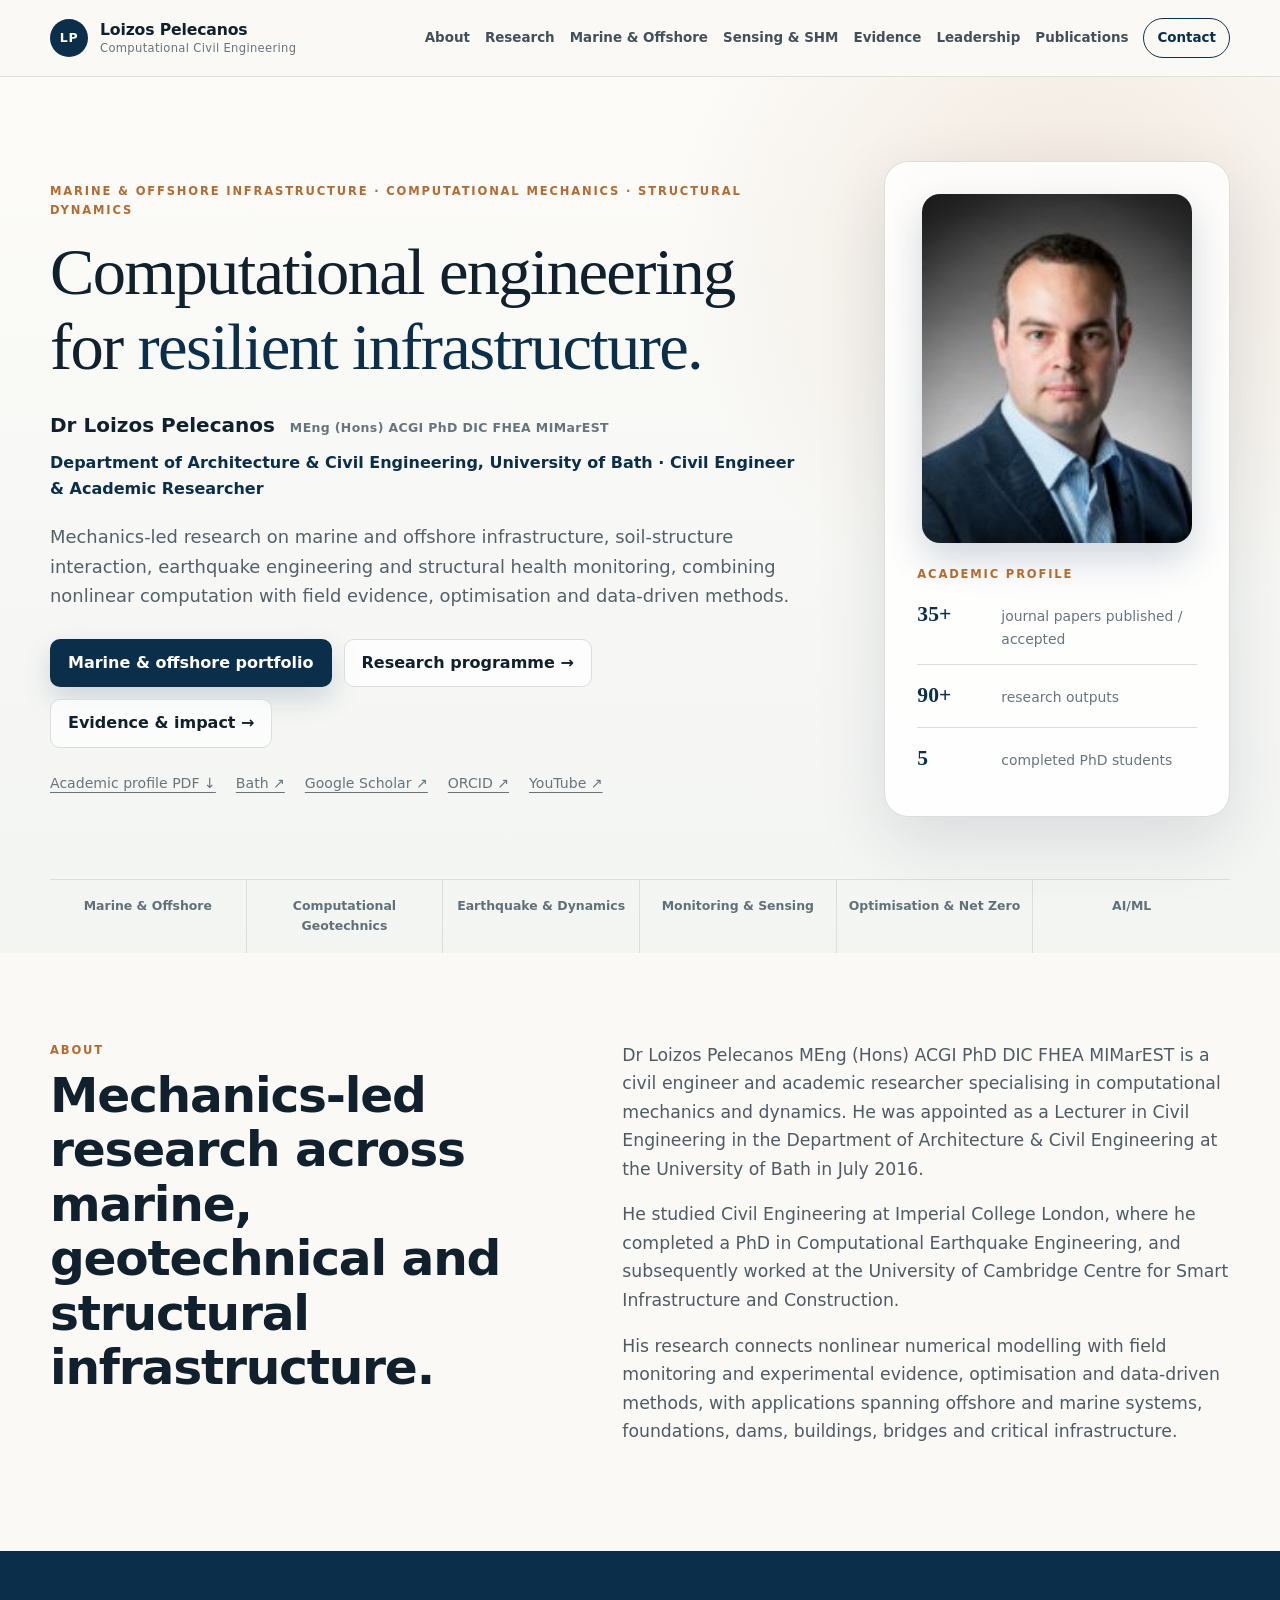
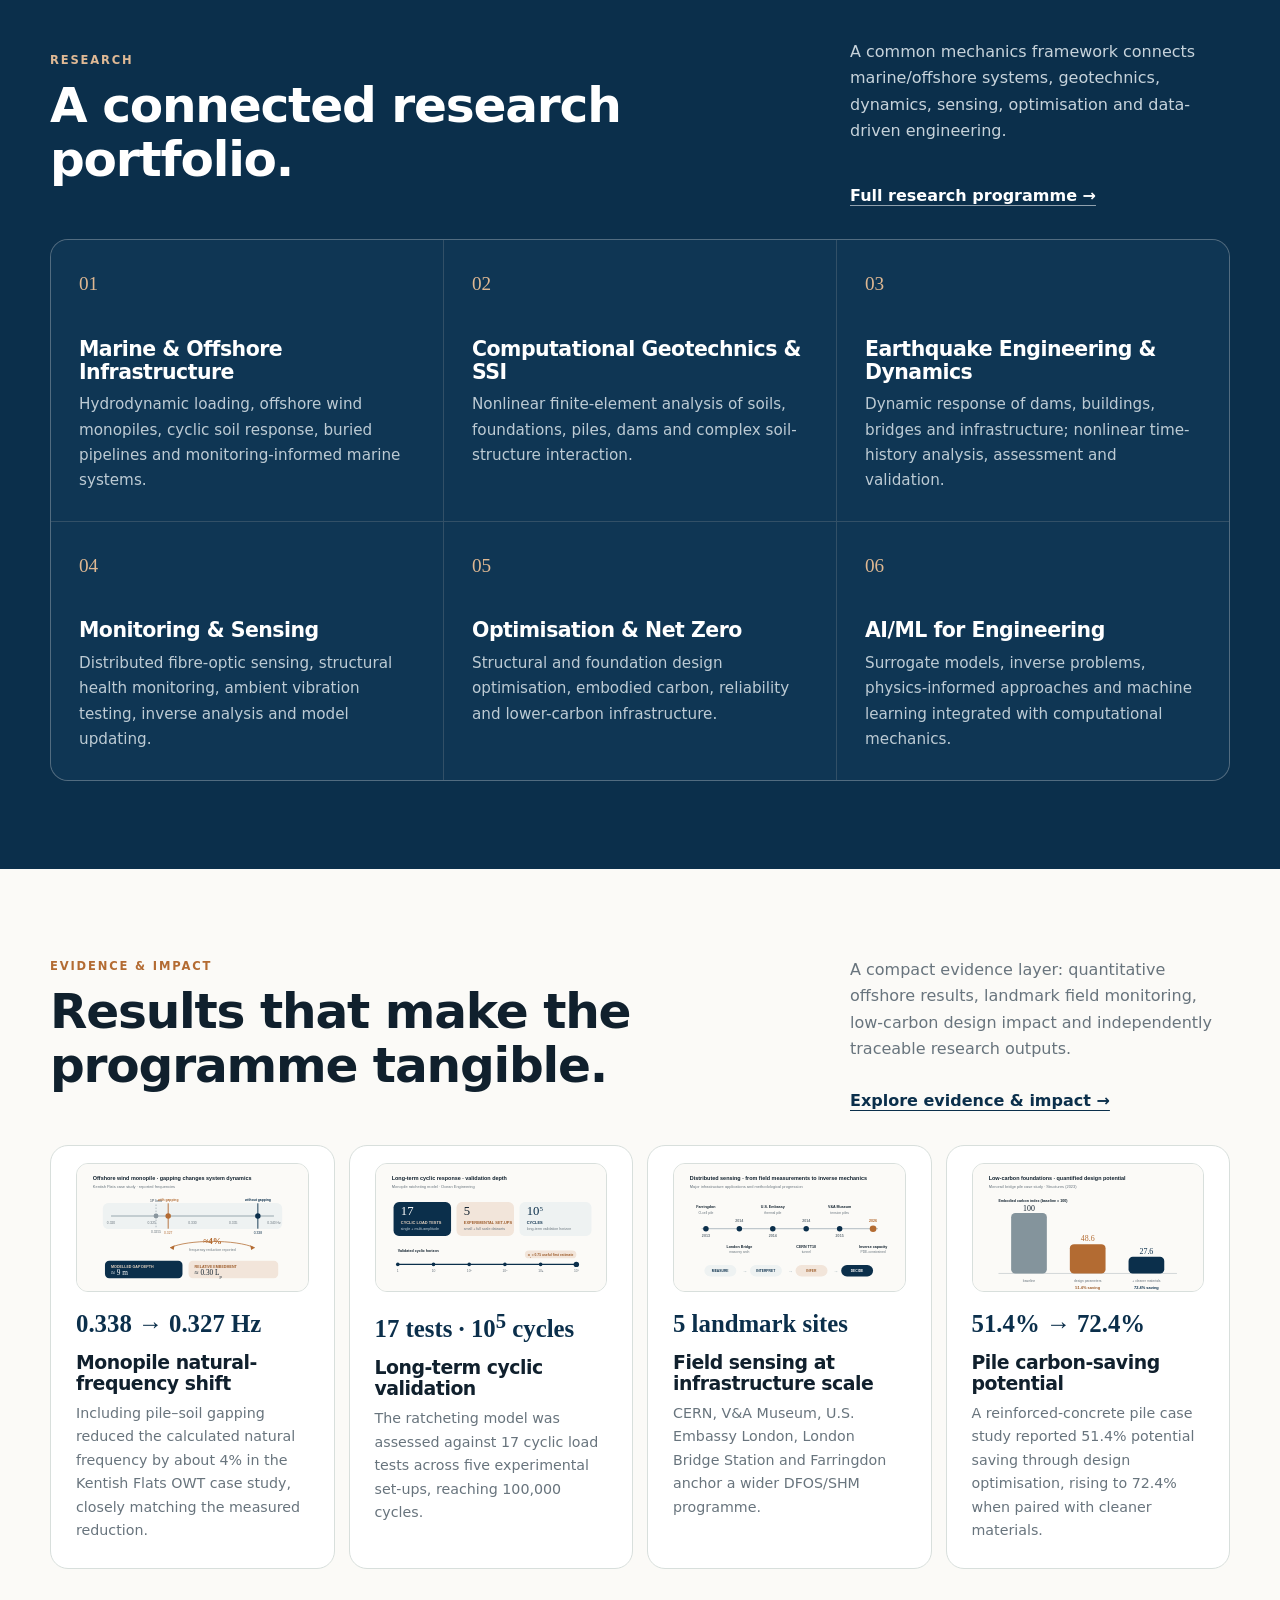
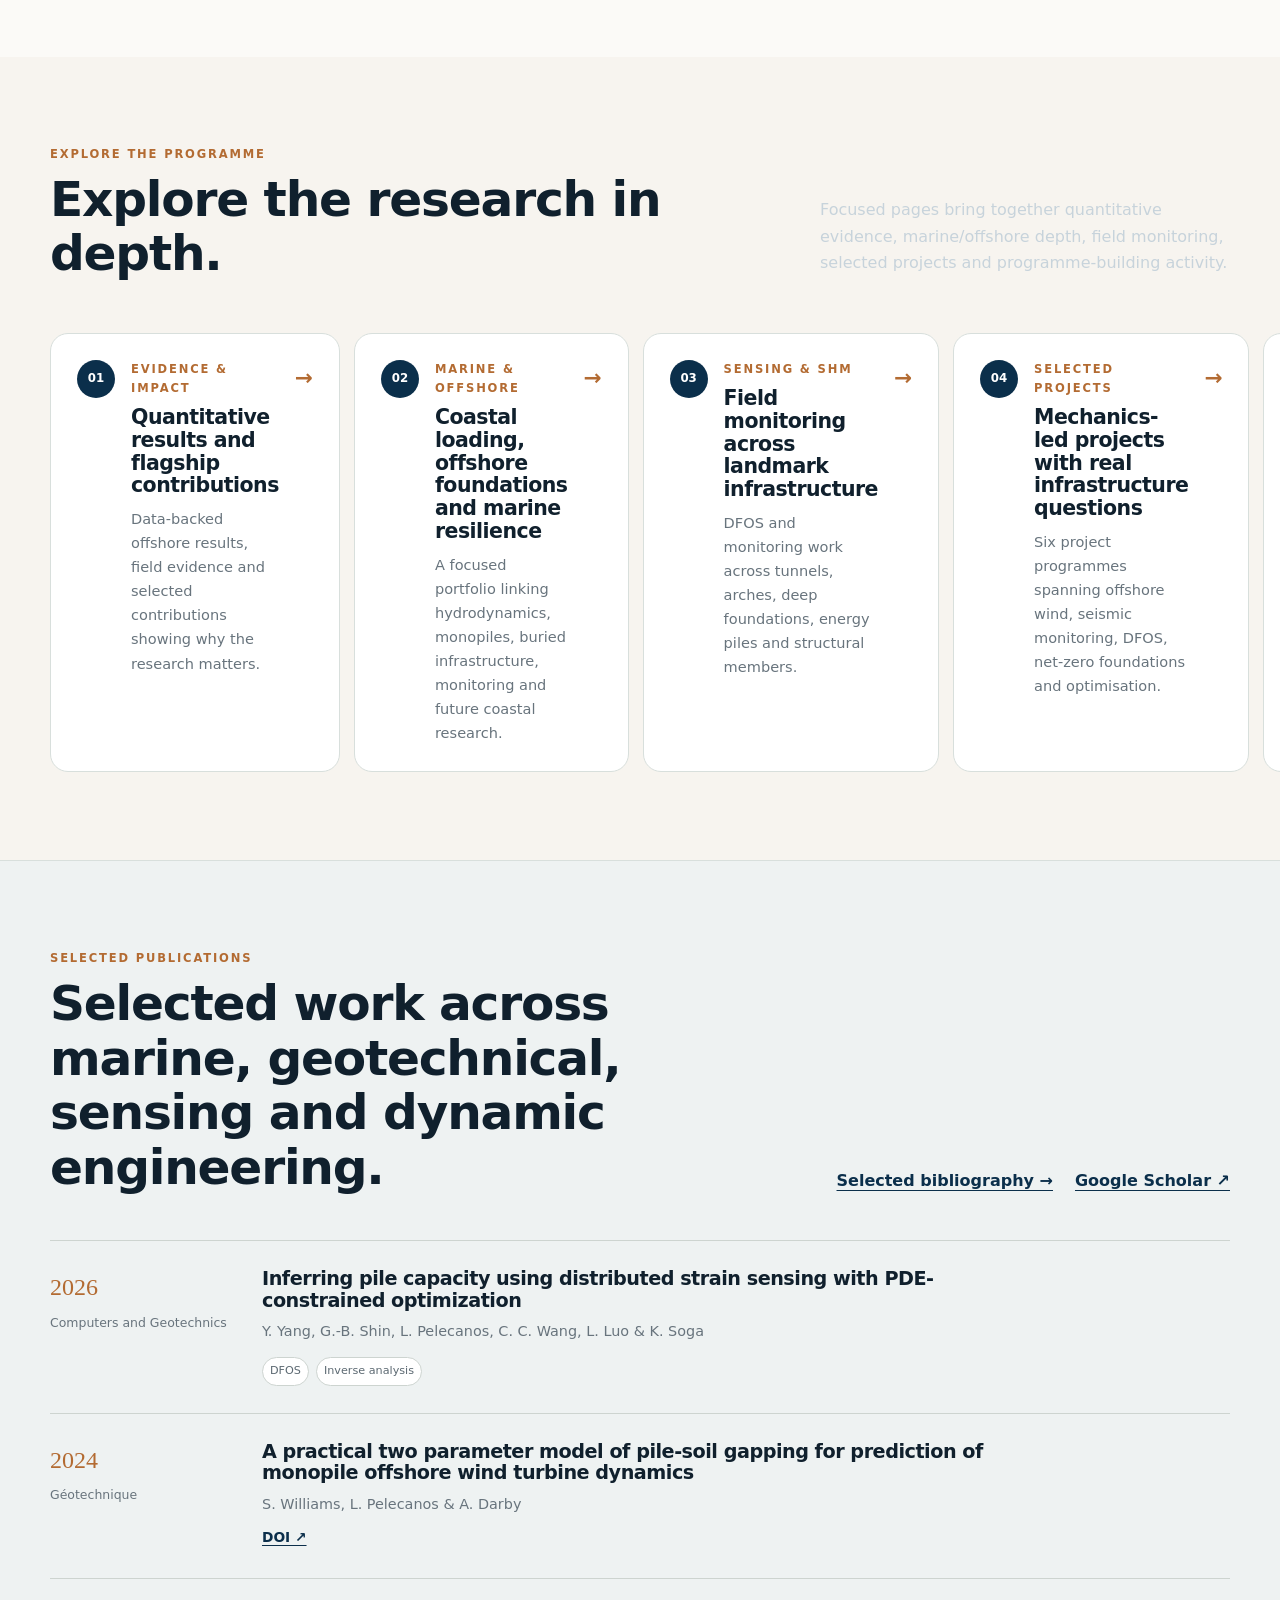
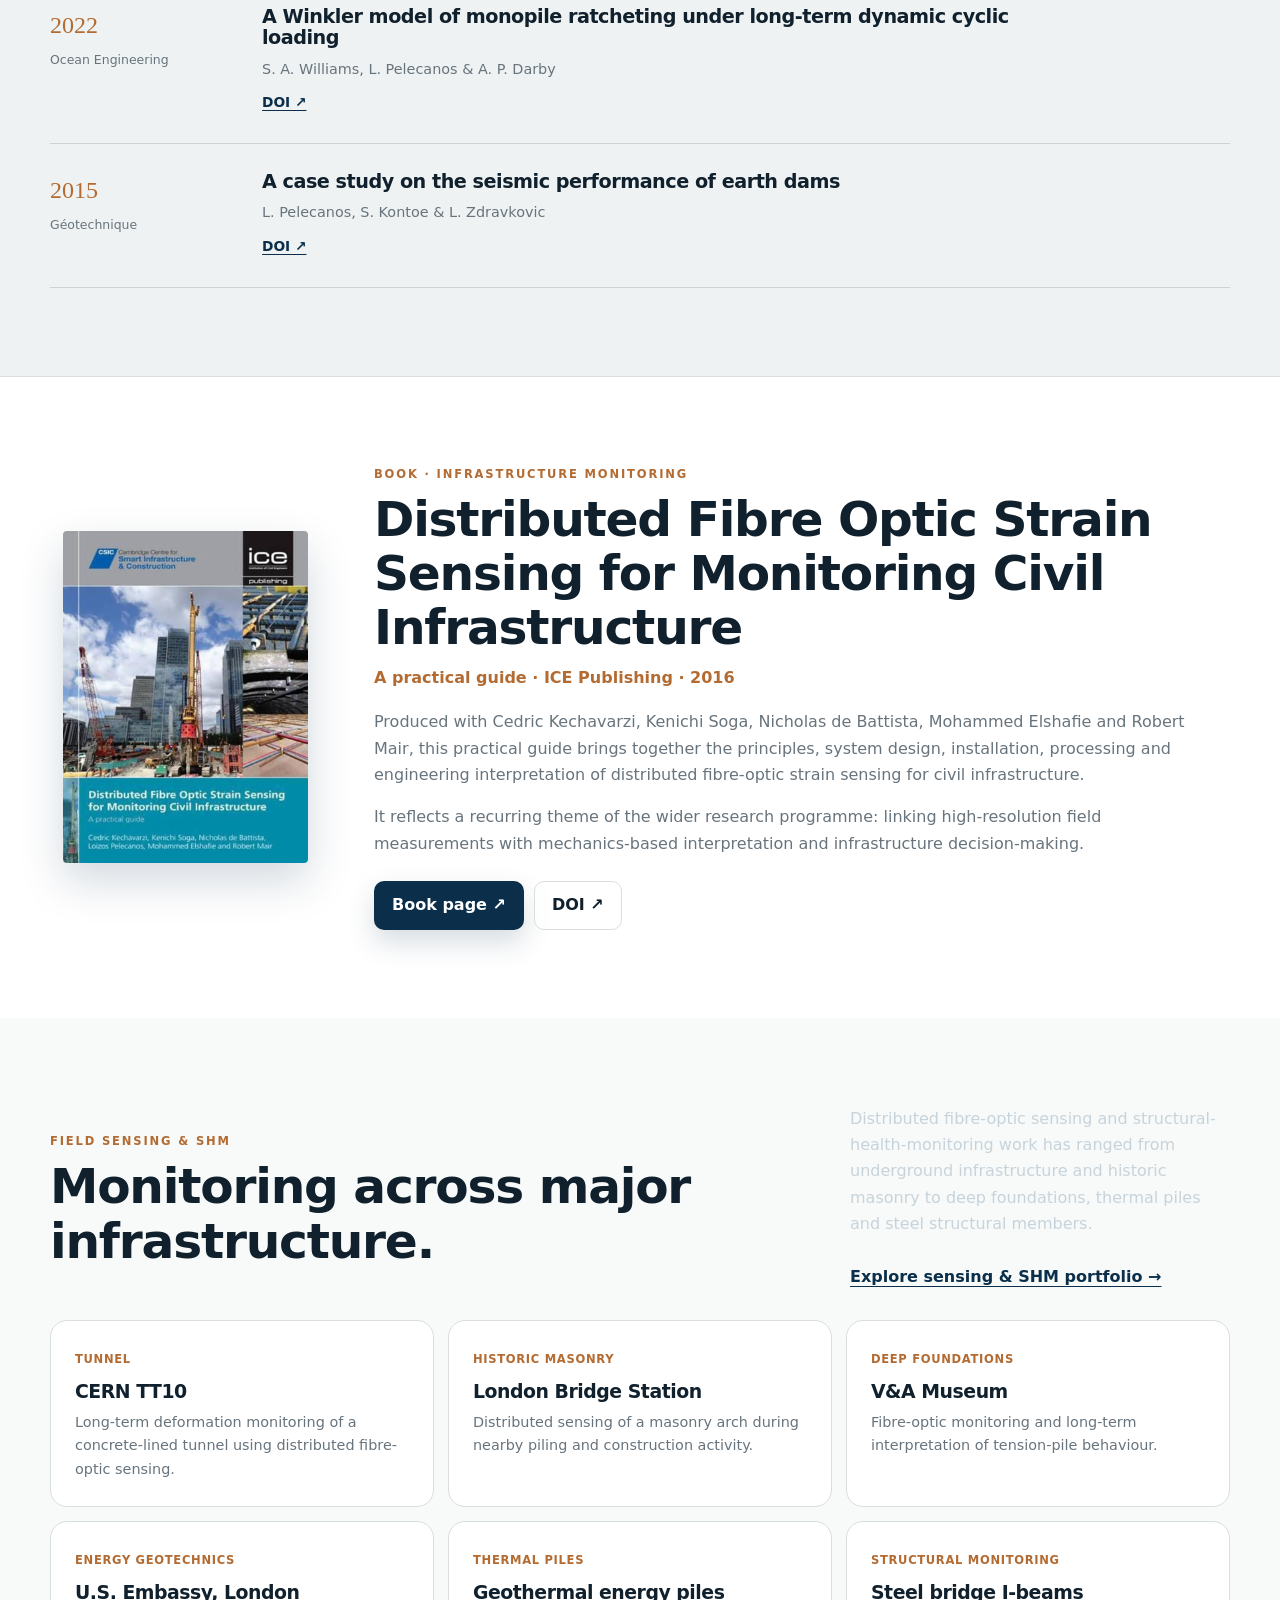
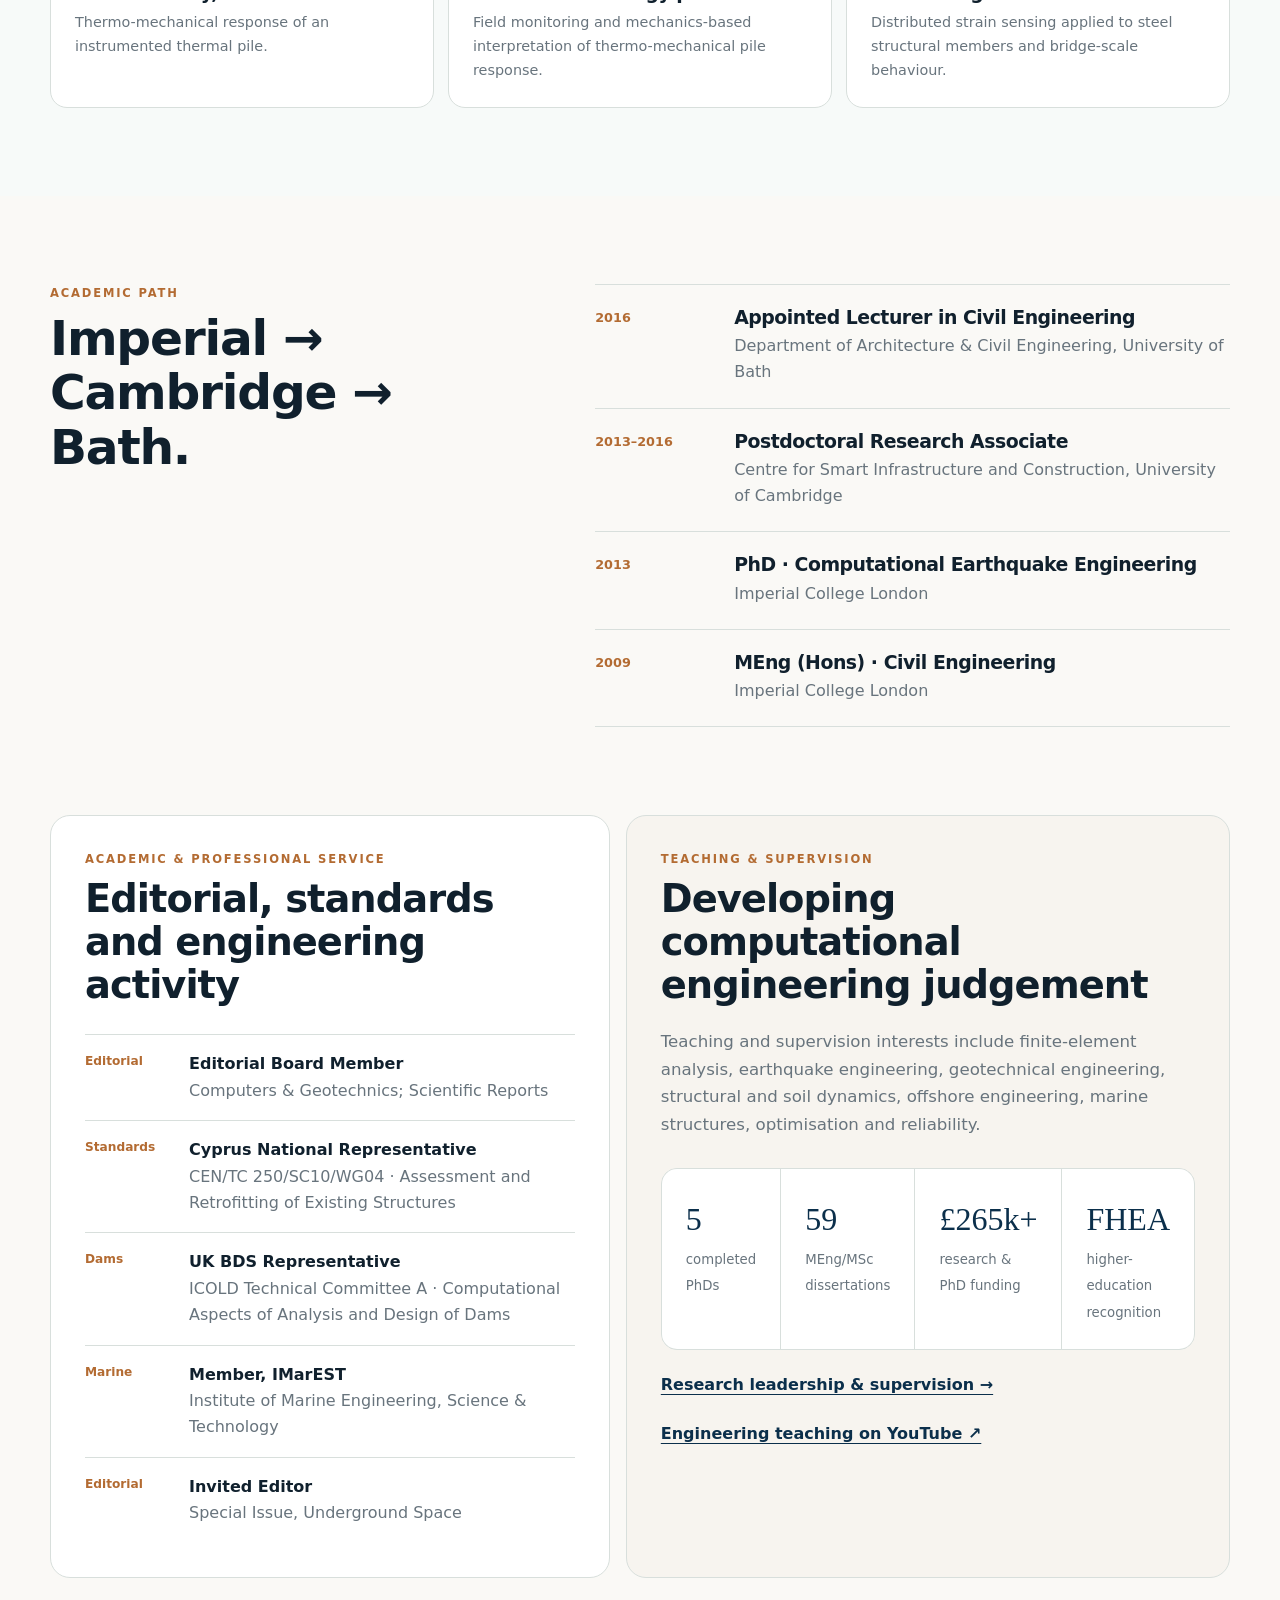
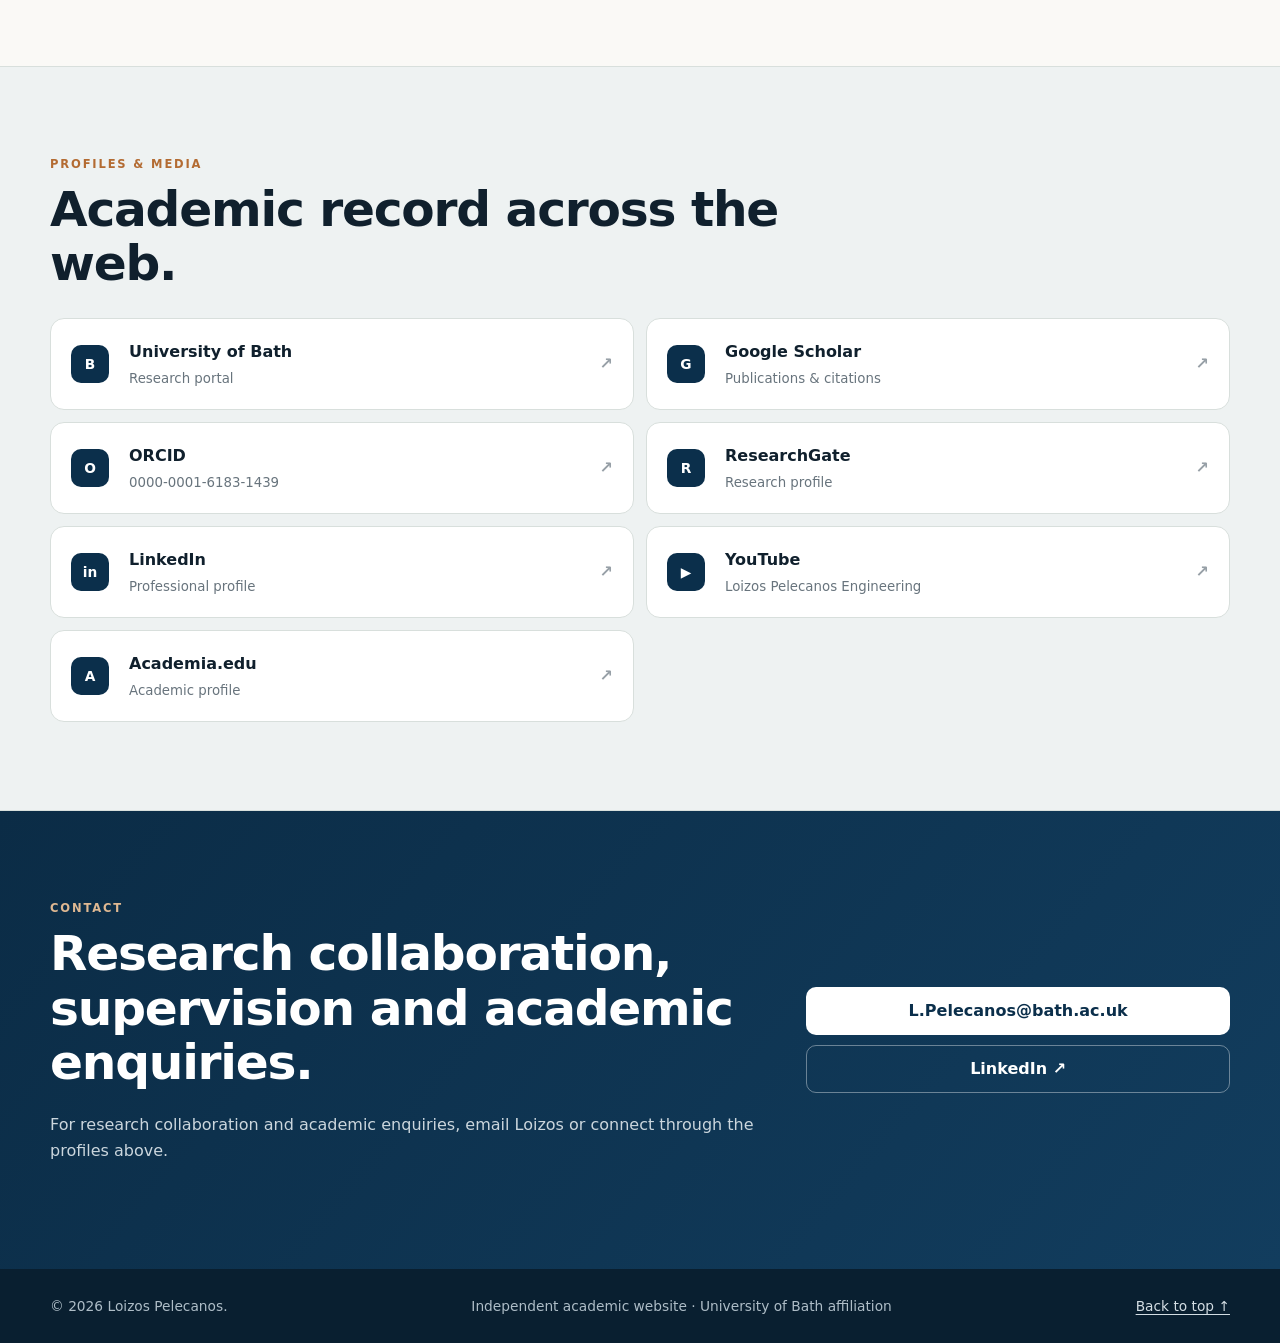
==== commit c77cbd21: "Add files via upload" ====
--- a/index.html
+++ b/index.html
@@ -3,42 +3,38 @@
 <html lang="en">
 <head>
 <meta charset="utf-8"/><meta content="width=device-width,initial-scale=1" name="viewport"/>
-<title>Loizos Pelecanos | Computational Civil Engineering</title>
-<meta content="Academic website of Dr Loizos Pelecanos: computational geotechnics, structural dynamics, earthquake engineering, offshore and marine infrastructure, sensing, optimisation and AI/ML." name="description"/>
-<meta content="Loizos Pelecanos, University of Bath, computational geotechnics, civil engineering, structural dynamics, earthquake engineering, offshore engineering, marine infrastructure, finite element analysis, structural health monitoring, fibre optic sensing, optimisation, AI" name="keywords"/>
+<title>Loizos Pelecanos | Marine &amp; Computational Civil Engineering</title>
+<meta content="Academic website of Dr Loizos Pelecanos: marine and offshore infrastructure, computational geotechnics, structural dynamics, earthquake engineering, sensing, optimisation and AI/ML." name="description"/>
+<meta content="Loizos Pelecanos, University of Bath, marine infrastructure, offshore engineering, computational geotechnics, soil structure interaction, structural dynamics, earthquake engineering, fibre optic sensing, structural health monitoring, optimisation, AI" name="keywords"/>
 <meta content="Loizos Pelecanos" name="author"/><meta content="#0b2f4b" name="theme-color"/>
-<meta content="Loizos Pelecanos | Computational Civil Engineering" property="og:title"/><meta content="Research across computational geotechnics, structural dynamics, earthquake engineering, offshore and marine infrastructure, sensing and AI/ML." property="og:description"/><meta content="profile" property="og:type"/><meta content="https://lpelecanos.github.io/" property="og:url"/><meta content="https://lpelecanos.github.io/assets/loizos-pelecanos.jpg" property="og:image"/>
+<meta content="Loizos Pelecanos | Marine &amp; Computational Civil Engineering" property="og:title"/><meta content="Mechanics-led research across marine and offshore infrastructure, geotechnics, structural dynamics, sensing, optimisation and AI/ML." property="og:description"/><meta content="profile" property="og:type"/><meta content="https://lpelecanos.github.io/" property="og:url"/><meta content="https://lpelecanos.github.io/assets/loizos-pelecanos.jpg" property="og:image"/>
 <link href="https://lpelecanos.github.io/" rel="canonical"/><link href="assets/styles.css" rel="stylesheet"/>
-<script type="application/ld+json">{"@context":"https://schema.org","@type":"Person","name":"Loizos Pelecanos","honorificPrefix":"Dr","url":"https://lpelecanos.github.io/","image":"https://lpelecanos.github.io/assets/loizos-pelecanos.jpg","jobTitle":["Civil Engineer","Academic Researcher"],"affiliation":{"@type":"CollegeOrUniversity","name":"University of Bath","url":"https://www.bath.ac.uk/"},"alumniOf":{"@type":"CollegeOrUniversity","name":"Imperial College London"},"sameAs":["https://researchportal.bath.ac.uk/en/persons/loizos-pelecanos/","https://orcid.org/0000-0001-6183-1439","https://uk.linkedin.com/in/loizos-pelecanos","https://www.researchgate.net/profile/Loizos-Pelecanos","https://scholar.google.com/citations?user=rxJERUEAAAAJ&hl=en","https://www.youtube.com/@LoizosPelecanosEngineering","https://bath.academia.edu/LoizosPelecanos"],"knowsAbout":["Computational mechanics","Computational geotechnics","Earthquake engineering","Soil-structure interaction","Structural dynamics","Offshore engineering","Marine infrastructure","Structural health monitoring","Distributed fibre-optic sensing","Structural design optimisation","Artificial intelligence in engineering"]}</script>
-</head>
+<script type="application/ld+json">{"@context":"https://schema.org","@type":"Person","name":"Loizos Pelecanos","honorificPrefix":"Dr","url":"https://lpelecanos.github.io/","image":"https://lpelecanos.github.io/assets/loizos-pelecanos.jpg","jobTitle":["Civil Engineer","Academic Researcher"],"affiliation":{"@type":"CollegeOrUniversity","name":"University of Bath","url":"https://www.bath.ac.uk/"},"alumniOf":{"@type":"CollegeOrUniversity","name":"Imperial College London"},"sameAs":["https://researchportal.bath.ac.uk/en/persons/loizos-pelecanos/","https://orcid.org/0000-0001-6183-1439","https://uk.linkedin.com/in/loizos-pelecanos","https://www.researchgate.net/profile/Loizos-Pelecanos","https://scholar.google.com/citations?user=rxJERUEAAAAJ&hl=en","https://www.youtube.com/@LoizosPelecanosEngineering","https://bath.academia.edu/LoizosPelecanos"],"knowsAbout":["Marine infrastructure","Offshore engineering","Computational mechanics","Computational geotechnics","Soil-structure interaction","Structural dynamics","Earthquake engineering","Structural health monitoring","Distributed fibre-optic sensing","Structural design optimisation","Artificial intelligence in engineering"]}</script>
+<meta content="Dr Loizos Pelecanos" property="og:image:alt"/><meta content="summary" name="twitter:card"/><meta content="Loizos Pelecanos | Marine &amp; Computational Civil Engineering" name="twitter:title"/><meta content="Mechanics-led research across marine/offshore infrastructure, computational geotechnics, dynamics, sensing and optimisation." name="twitter:description"/><meta content="https://lpelecanos.github.io/assets/loizos-pelecanos.jpg" name="twitter:image"/><link href="assets/favicon.svg" rel="icon" type="image/svg+xml"/></head>
 <body>
 <a class="skip-link" href="#main">Skip to content</a>
 <header class="site-header" id="top"><div class="container nav-wrap"><a class="brand" href="#top"><span class="brand-mark">LP</span><span class="brand-copy"><strong>Loizos Pelecanos</strong><small>Computational Civil Engineering</small></span></a><button aria-controls="site-nav" aria-expanded="false" class="nav-toggle" type="button">Menu</button><nav class="nav" id="site-nav"><a href="#about">About</a><a href="research.html">Research</a><a href="marine-offshore.html">Marine &amp; Offshore</a><a href="sensing-shm.html">Sensing &amp; SHM</a><a href="highlights.html">Evidence</a><a href="leadership.html">Leadership</a><a href="publications.html">Publications</a><a class="nav-contact" href="#contact">Contact</a></nav></div></header>
 <main id="main">
-<section class="hero"><div class="container hero-grid"><div class="hero-main"><p class="eyebrow">Computational mechanics · Geotechnics · Structural dynamics</p><h1>Computational engineering for <em>resilient infrastructure.</em></h1><p class="hero-name">Dr Loizos Pelecanos <span>MEng (Hons) ACGI PhD DIC FHEA MIMarEST</span></p><p class="hero-role">Department of Architecture &amp; Civil Engineering, University of Bath · Civil Engineer &amp; Researcher</p><p class="hero-copy">Research spanning earthquake engineering, soil–structure interaction, offshore and marine infrastructure, structural health monitoring, optimisation and AI/ML — with a common focus on rigorous computational models connected to real engineering behaviour.</p><div class="hero-actions"><a class="button primary" href="research.html">Explore research programme</a><a class="button secondary" href="highlights.html">Evidence &amp; impact →</a><a class="button secondary" href="assets/loizos-pelecanos-academic-profile.pdf">Academic profile PDF ↓</a></div><div class="quick-links"><a href="https://researchportal.bath.ac.uk/en/persons/loizos-pelecanos/" rel="noopener" target="_blank">Bath ↗</a><a href="https://scholar.google.com/citations?user=rxJERUEAAAAJ&amp;hl=en" rel="noopener" target="_blank">Google Scholar ↗</a><a href="https://orcid.org/0000-0001-6183-1439" rel="noopener" target="_blank">ORCID ↗</a><a href="https://www.youtube.com/@LoizosPelecanosEngineering" rel="noopener" target="_blank">YouTube ↗</a></div></div><aside class="hero-panel"><div class="portrait-shell"><img alt="Portrait of Dr Loizos Pelecanos" class="portrait-photo" height="211" src="assets/loizos-pelecanos.jpg" width="160"/></div><div class="profile-summary"><p class="small-label">Academic profile</p><div class="stat"><strong>37</strong><span>published journal articles</span></div><div class="stat"><strong>90+</strong><span>research outputs</span></div><div class="stat"><strong>5</strong><span>completed PhD students</span></div></div></aside></div><div class="container hero-ribbon"><span>Earthquake Engineering</span><span>Soil–Structure Interaction</span><span>Offshore &amp; Marine</span><span>Monitoring &amp; Sensing</span><span>Optimisation</span><span>AI/ML</span></div></section>
-<section class="section" id="about"><div class="container split-intro"><div><p class="section-kicker">About</p><h2>Computational civil engineering across ground, structures and infrastructure.</h2></div><div class="prose large-prose"><p>Dr Loizos Pelecanos MEng (Hons) ACGI PhD DIC FHEA MIMarEST is a civil engineer and academic researcher specialising in computational mechanics and dynamics. He was appointed as a Lecturer in Civil Engineering in the Department of Architecture &amp; Civil Engineering at the University of Bath in July 2016.</p><p>He studied Civil Engineering at Imperial College London, where he completed a PhD in Computational Earthquake Engineering, and subsequently worked at the University of Cambridge Centre for Smart Infrastructure and Construction.</p><p>His research connects nonlinear numerical modelling, field monitoring and experimental evidence with optimisation and data-driven methods across geotechnical, structural, offshore and marine engineering.</p></div></div></section>
-<section class="section dark-section" id="research"><div class="container"><div class="section-heading-row light"><div><p class="section-kicker">Research</p><h2>Six connected research themes.</h2></div><div><p class="section-lead">From fundamental mechanics to monitoring, model updating and AI-enabled engineering.</p><a class="text-link light-link" href="research.html">Full research programme →</a></div></div><div class="research-grid"><article class="research-card"><span>01</span><h3>Computational Geotechnics</h3><p>Nonlinear finite-element analysis of soils, foundations, piles, dams and complex soil–structure interaction.</p></article><article class="research-card"><span>02</span><h3>Earthquake Engineering</h3><p>Dynamic response of dams, buildings and infrastructure; nonlinear time-history analysis; seismic assessment and validation.</p></article><article class="research-card"><span>03</span><h3>Offshore &amp; Marine Infrastructure</h3><p>Monopile foundations, cyclic soil response, hydrodynamic loading, buried pipelines and computational marine engineering.</p></article><article class="research-card"><span>04</span><h3>Monitoring &amp; Sensing</h3><p>Distributed fibre-optic sensing, structural health monitoring, ambient vibration testing, inverse analysis and model updating.</p></article><article class="research-card"><span>05</span><h3>Optimisation &amp; Net Zero</h3><p>Structural and foundation design optimisation, embodied carbon, reliability and lower-carbon infrastructure.</p></article><article class="research-card"><span>06</span><h3>AI/ML for Engineering</h3><p>Surrogate models, inverse problems, physics-informed approaches and machine learning integrated with computational mechanics.</p></article></div></div></section>
-<section class="section"><div class="container"><div class="section-heading-row"><div><p class="section-kicker">Research in pictures</p><h2>Mechanics, measurement and design.</h2></div><p style="max-width:430px;color:var(--muted);margin:0">Original schematic visuals summarise three recurring threads across the research programme.</p></div><div class="visual-grid">
-<article class="visual-card"><svg aria-label="Wave loading and monopile schematic" role="img" viewbox="0 0 420 250"><path class="svg-thin" d="M0 110 C35 85 70 135 105 110 S175 85 210 110 S280 135 315 110 S385 85 420 110"></path><path class="svg-accent" d="M0 132 C35 107 70 157 105 132 S175 107 210 132 S280 157 315 132 S385 107 420 132"></path><rect class="svg-fill" height="165" rx="5" width="12" x="205" y="45"></rect><path class="svg-line" d="M165 210 Q211 184 257 210"></path><path class="svg-thin" d="M145 219 H278"></path><circle class="svg-accent-fill" cx="211" cy="77" r="8"></circle></svg><div class="visual-caption"><h3>Offshore dynamics</h3><p>Hydrodynamic loading, cyclic soil response, gapping and ratcheting around monopile foundations.</p></div></article>
-<article class="visual-card"><svg aria-label="Distributed fibre optic sensing schematic" role="img" viewbox="0 0 420 250"><rect class="svg-fill" height="180" rx="7" width="54" x="183" y="34"></rect><path class="svg-accent" d="M198 44 C226 65 194 89 222 111 S194 157 222 181 S197 205 218 215"></path><line class="svg-thin" x1="76" x2="178" y1="70" y2="70"></line><line class="svg-thin" x1="76" x2="178" y1="118" y2="118"></line><line class="svg-thin" x1="76" x2="178" y1="166" y2="166"></line><circle class="svg-dot" cx="70" cy="70" r="8"></circle><circle class="svg-dot" cx="70" cy="118" r="8"></circle><circle class="svg-dot" cx="70" cy="166" r="8"></circle><polyline class="svg-accent" points="255,186 277,165 296,175 318,133 341,146 365,91"></polyline></svg><div class="visual-caption"><h3>Sensing &amp; inverse analysis</h3><p>Distributed measurements used to infer load transfer, capacity and structural response.</p></div></article>
-<article class="visual-card"><svg aria-label="Structural optimisation schematic" role="img" viewbox="0 0 420 250"><line class="svg-line" x1="58" x2="365" y1="190" y2="190"></line><line class="svg-line" x1="58" x2="132" y1="190" y2="90"></line><line class="svg-line" x1="132" x2="210" y1="90" y2="190"></line><line class="svg-line" x1="210" x2="290" y1="190" y2="90"></line><line class="svg-line" x1="290" x2="365" y1="90" y2="190"></line><line class="svg-thin" x1="132" x2="290" y1="90" y2="90"></line><line class="svg-thin" x1="58" x2="210" y1="190" y2="190"></line><circle class="svg-accent-fill" cx="58" cy="190" r="6"></circle><circle class="svg-accent-fill" cx="132" cy="90" r="6"></circle><circle class="svg-accent-fill" cx="210" cy="190" r="6"></circle><circle class="svg-accent-fill" cx="290" cy="90" r="6"></circle><circle class="svg-accent-fill" cx="365" cy="190" r="6"></circle><path class="svg-accent" d="M58 50 C135 42 175 72 232 57 S330 26 365 34"></path></svg><div class="visual-caption"><h3>Optimisation &amp; AI</h3><p>Mechanics-based optimisation and data-driven methods for efficient, resilient and lower-carbon design.</p></div></article>
-</div></div></section>
+<section class="hero"><div class="container hero-grid"><div class="hero-main"><p class="eyebrow">Marine &amp; offshore infrastructure · Computational mechanics · Structural dynamics</p><h1>Computational engineering for <em>resilient infrastructure.</em></h1><p class="hero-name">Dr Loizos Pelecanos <span>MEng (Hons) ACGI PhD DIC FHEA MIMarEST</span></p><p class="hero-role">Department of Architecture &amp; Civil Engineering, University of Bath · Civil Engineer &amp; Academic Researcher</p><p class="hero-copy">Mechanics-led research on marine and offshore infrastructure, soil-structure interaction, earthquake engineering and structural health monitoring, combining nonlinear computation with field evidence, optimisation and data-driven methods.</p><div class="hero-actions"><a class="button primary" href="marine-offshore.html">Marine &amp; offshore portfolio</a><a class="button secondary" href="research.html">Research programme →</a><a class="button secondary" href="highlights.html">Evidence &amp; impact →</a></div><div class="quick-links"><a href="assets/loizos-pelecanos-academic-profile.pdf">Academic profile PDF ↓</a><a href="https://researchportal.bath.ac.uk/en/persons/loizos-pelecanos/" rel="noopener" target="_blank">Bath ↗</a><a href="https://scholar.google.com/citations?user=rxJERUEAAAAJ&amp;hl=en" rel="noopener" target="_blank">Google Scholar ↗</a><a href="https://orcid.org/0000-0001-6183-1439" rel="noopener" target="_blank">ORCID ↗</a><a href="https://www.youtube.com/@LoizosPelecanosEngineering" rel="noopener" target="_blank">YouTube ↗</a></div></div><aside class="hero-panel"><div class="portrait-shell"><img alt="Portrait of Dr Loizos Pelecanos" class="portrait-photo" height="211" src="assets/loizos-pelecanos.jpg" width="160"/></div><div class="profile-summary"><p class="small-label">Academic profile</p><div class="stat"><strong>35+</strong><span>journal papers published / accepted</span></div><div class="stat"><strong>90+</strong><span>research outputs</span></div><div class="stat"><strong>5</strong><span>completed PhD students</span></div></div></aside></div><div class="container hero-ribbon"><span>Marine &amp; Offshore</span><span>Computational Geotechnics</span><span>Earthquake &amp; Dynamics</span><span>Monitoring &amp; Sensing</span><span>Optimisation &amp; Net Zero</span><span>AI/ML</span></div></section>
+<section class="section" id="about"><div class="container split-intro"><div><p class="section-kicker">About</p><h2>Mechanics-led research across marine, geotechnical and structural infrastructure.</h2></div><div class="prose large-prose"><p>Dr Loizos Pelecanos MEng (Hons) ACGI PhD DIC FHEA MIMarEST is a civil engineer and academic researcher specialising in computational mechanics and dynamics. He was appointed as a Lecturer in Civil Engineering in the Department of Architecture &amp; Civil Engineering at the University of Bath in July 2016.</p><p>He studied Civil Engineering at Imperial College London, where he completed a PhD in Computational Earthquake Engineering, and subsequently worked at the University of Cambridge Centre for Smart Infrastructure and Construction.</p><p>His research connects nonlinear numerical modelling with field monitoring and experimental evidence, optimisation and data-driven methods, with applications spanning offshore and marine systems, foundations, dams, buildings, bridges and critical infrastructure.</p></div></div></section>
+<section class="section dark-section" id="research"><div class="container"><div class="section-heading-row light"><div><p class="section-kicker">Research</p><h2>A connected research portfolio.</h2></div><div><p class="section-lead">A common mechanics framework connects marine/offshore systems, geotechnics, dynamics, sensing, optimisation and data-driven engineering.</p><a class="text-link light-link" href="research.html">Full research programme →</a></div></div><div class="research-grid"><article class="research-card"><span>01</span><h3>Marine &amp; Offshore Infrastructure</h3><p>Hydrodynamic loading, offshore wind monopiles, cyclic soil response, buried pipelines and monitoring-informed marine systems.</p></article><article class="research-card"><span>02</span><h3>Computational Geotechnics &amp; SSI</h3><p>Nonlinear finite-element analysis of soils, foundations, piles, dams and complex soil-structure interaction.</p></article><article class="research-card"><span>03</span><h3>Earthquake Engineering &amp; Dynamics</h3><p>Dynamic response of dams, buildings, bridges and infrastructure; nonlinear time-history analysis, assessment and validation.</p></article><article class="research-card"><span>04</span><h3>Monitoring &amp; Sensing</h3><p>Distributed fibre-optic sensing, structural health monitoring, ambient vibration testing, inverse analysis and model updating.</p></article><article class="research-card"><span>05</span><h3>Optimisation &amp; Net Zero</h3><p>Structural and foundation design optimisation, embodied carbon, reliability and lower-carbon infrastructure.</p></article><article class="research-card"><span>06</span><h3>AI/ML for Engineering</h3><p>Surrogate models, inverse problems, physics-informed approaches and machine learning integrated with computational mechanics.</p></article></div></div></section>
+
 <section class="section highlights-preview-section"><div class="container"><div class="section-heading-row"><div><p class="section-kicker">Evidence &amp; impact</p><h2>Results that make the programme tangible.</h2></div><div><p class="section-lead" style="color:var(--muted)">A compact evidence layer: quantitative offshore results, landmark field monitoring, low-carbon design impact and independently traceable research outputs.</p><a class="text-link" href="highlights.html">Explore evidence &amp; impact →</a></div></div><div class="home-evidence-grid">
 <article><img alt="Natural-frequency shift due to monopile gapping" class="home-evidence-thumb" loading="lazy" src="assets/evidence/gapping-frequency.svg"/><span class="home-evidence-number">0.338 → 0.327 Hz</span><h3>Monopile natural-frequency shift</h3><p>Including pile–soil gapping reduced the calculated natural frequency by about 4% in the Kentish Flats OWT case study, closely matching the measured reduction.</p></article>
 <article><img alt="Long-term ratcheting validation" class="home-evidence-thumb" loading="lazy" src="assets/evidence/ratcheting-validation.svg"/><span class="home-evidence-number">17 tests · 10<sup>5</sup> cycles</span><h3>Long-term cyclic validation</h3><p>The ratcheting model was assessed against 17 cyclic load tests across five experimental set-ups, reaching 100,000 cycles.</p></article>
 <article><img alt="Distributed fibre-optic sensing field trajectory" class="home-evidence-thumb" loading="lazy" src="assets/evidence/sensing-trajectory.svg"/><span class="home-evidence-number">5 landmark sites</span><h3>Field sensing at infrastructure scale</h3><p>CERN, V&amp;A Museum, U.S. Embassy London, London Bridge Station and Farringdon anchor a wider DFOS/SHM programme.</p></article>
 <article><img alt="Embodied carbon saving potential in pile design" class="home-evidence-thumb" loading="lazy" src="assets/evidence/carbon-savings.svg"/><span class="home-evidence-number">51.4% → 72.4%</span><h3>Pile carbon-saving potential</h3><p>A reinforced-concrete pile case study reported 51.4% potential saving through design optimisation, rising to 72.4% when paired with cleaner materials.</p></article>
 </div></div></section>
-<section class="section" id="projects"><div class="container"><div class="section-heading-row"><div><p class="section-kicker">Research programmes</p><h2>Current and recent directions.</h2></div><div class="pub-actions"><a class="text-link" href="projects.html">Explore projects →</a><a class="text-link" href="marine-offshore.html">Marine &amp; offshore portfolio →</a></div></div><div class="project-grid"><article class="project feature-project"><p class="project-label">Offshore wind</p><h3>Nonlinear soil–foundation–structure interaction</h3><p>Mechanics-based models for monopile gapping, cyclic ratcheting and long-term dynamic response, with implications for natural frequency, serviceability and offshore wind design.</p><div class="project-tags"><span>Monopiles</span><span>p–y modelling</span><span>Cyclic response</span></div></article><article class="project"><p class="project-label">Seismic infrastructure</p><h3>Earthquake response, monitoring and model updating</h3><p>Seismic analysis of dams, buildings, bridges and critical infrastructure, bringing together nonlinear dynamics, monitoring and FE-model correlation.</p><div class="project-tags"><span>Dams</span><span>Bridges</span><span>SHM</span></div></article><article class="project"><p class="project-label">Sustainable foundations</p><h3>Low-carbon piles and data-informed design</h3><p>Optimisation of foundation systems for embodied carbon and cost, including sensing-enabled inference of pile response and capacity.</p><div class="project-tags"><span>Net zero</span><span>DFOS</span><span>Optimisation</span></div></article><article class="project"><p class="project-label">Marine infrastructure</p><h3>Hydrodynamics, coastal loading and resilience</h3><p>Computational treatment of hydrodynamic loading and fluid–structure interaction for dams, waterfront structures, offshore pipelines and marine infrastructure.</p><div class="project-tags"><span>Hydrodynamics</span><span>Wave loading</span><span>Resilience</span></div></article></div></div></section>
-<section class="section pathway-section"><div class="container"><div class="section-heading-row"><div><p class="section-kicker">Explore the programme</p><h2>Depth behind the publication list.</h2></div><p class="section-lead">Five focused pages bring together quantitative evidence, research depth, field monitoring and programme-building activity.</p></div><div class="pathway-grid pathway-grid-five"><a href="highlights.html"><span>01</span><div><p class="project-label">Evidence &amp; impact</p><h3>Quantitative results and flagship contributions</h3><p>Data-backed offshore results, field evidence and selected contributions showing why the research matters.</p></div><b>→</b></a><a href="marine-offshore.html"><span>02</span><div><p class="project-label">Marine &amp; offshore</p><h3>Coastal loading, offshore foundations and marine resilience</h3><p>A focused portfolio linking hydrodynamics, monopiles, buried infrastructure, monitoring and future coastal research.</p></div><b>→</b></a><a href="sensing-shm.html"><span>03</span><div><p class="project-label">Sensing &amp; SHM</p><h3>Field monitoring across landmark infrastructure</h3><p>DFOS and monitoring work across tunnels, arches, deep foundations, energy piles and structural members.</p></div><b>→</b></a><a href="projects.html"><span>04</span><div><p class="project-label">Selected projects</p><h3>Mechanics-led projects with real infrastructure questions</h3><p>Six project programmes spanning offshore wind, seismic monitoring, DFOS, net-zero foundations and optimisation.</p></div><b>→</b></a><a href="leadership.html"><span>05</span><div><p class="project-label">Research leadership</p><h3>Supervision, funding, standards and engineering translation</h3><p>The programme-building evidence behind the research: people, funding, professional service and impact.</p></div><b>→</b></a></div></div></section>
-<section class="section soft-section" id="publications"><div class="container"><div class="section-heading-row"><div><p class="section-kicker">Selected publications</p><h2>Work across geotechnics, dynamics, sensing and offshore engineering.</h2></div><div class="pub-actions"><a class="text-link" href="publications.html">Selected bibliography →</a><a class="text-link" href="https://scholar.google.com/citations?user=rxJERUEAAAAJ&amp;hl=en" rel="noopener" target="_blank">Google Scholar ↗</a></div></div><div class="pub-list"><article class="publication"><div class="pub-meta"><span>2026</span><small>Computers and Geotechnics</small></div><div><h3>Inferring pile capacity using distributed strain sensing with PDE-constrained optimization</h3><p>Y. Yang, G.-B. Shin, L. Pelecanos, C. C. Wang, L. Luo &amp; K. Soga</p><span class="pub-tag">DFOS</span><span class="pub-tag">Inverse analysis</span></div></article><article class="publication"><div class="pub-meta"><span>2024</span><small>Géotechnique</small></div><div><h3>A practical two parameter model of pile-soil gapping for prediction of monopile offshore wind turbine dynamics</h3><p>S. Williams, L. Pelecanos &amp; A. Darby</p><a href="https://doi.org/10.1680/jgeot.21.00260" rel="noopener" target="_blank">DOI ↗</a></div></article><article class="publication"><div class="pub-meta"><span>2022</span><small>Ocean Engineering</small></div><div><h3>A Winkler model of monopile ratcheting under long-term dynamic cyclic loading</h3><p>S. A. Williams, L. Pelecanos &amp; A. P. Darby</p><a href="https://doi.org/10.1016/j.oceaneng.2022.112625" rel="noopener" target="_blank">DOI ↗</a></div></article><article class="publication"><div class="pub-meta"><span>2015</span><small>Géotechnique</small></div><div><h3>A case study on the seismic performance of earth dams</h3><p>L. Pelecanos, S. Kontoe &amp; L. Zdravkovic</p><a href="https://doi.org/10.1680/jgeot.SIP.15.P.009" rel="noopener" target="_blank">DOI ↗</a></div></article></div></div></section>
-<section class="section book-section" id="book"><div class="container book-feature"><div class="book-cover-wrap"><img alt="Cover of Distributed Fibre Optic Strain Sensing for Monitoring Civil Infrastructure: A Practical Guide" class="book-cover" src="assets/dfos-practical-guide.jpg"/></div><div class="book-copy"><p class="section-kicker">Book · Infrastructure monitoring</p><h2>Distributed Fibre Optic Strain Sensing for Monitoring Civil Infrastructure</h2><p class="book-subtitle">A practical guide · ICE Publishing · 2016</p><p>Produced with Cedric Kechavarzi, Kenichi Soga, Nicholas de Battista, Mohammed Elshafie and Robert Mair, this practical guide brings together the principles, system design, installation, processing and engineering interpretation of distributed fibre-optic strain sensing for civil infrastructure.</p><p>It reflects a recurring theme of the wider research programme: linking high-resolution field measurements with mechanics-based interpretation and infrastructure decision-making.</p><div class="book-actions"><a class="button primary" href="https://www.emerald.com/books/book/18977/Distributed-Fibre-Optic-Strain-Sensing-for" rel="noopener" target="_blank">Book page ↗</a><a class="button secondary" href="https://doi.org/10.1680/dfossmci.60555" rel="noopener" target="_blank">DOI ↗</a></div></div></div>
+
+<section class="section pathway-section"><div class="container"><div class="section-heading-row"><div><p class="section-kicker">Explore the programme</p><h2>Explore the research in depth.</h2></div><p class="section-lead">Focused pages bring together quantitative evidence, marine/offshore depth, field monitoring, selected projects and programme-building activity.</p></div><div class="pathway-grid pathway-grid-five"><a href="highlights.html"><span>01</span><div><p class="project-label">Evidence &amp; impact</p><h3>Quantitative results and flagship contributions</h3><p>Data-backed offshore results, field evidence and selected contributions showing why the research matters.</p></div><b>→</b></a><a href="marine-offshore.html"><span>02</span><div><p class="project-label">Marine &amp; offshore</p><h3>Coastal loading, offshore foundations and marine resilience</h3><p>A focused portfolio linking hydrodynamics, monopiles, buried infrastructure, monitoring and future coastal research.</p></div><b>→</b></a><a href="sensing-shm.html"><span>03</span><div><p class="project-label">Sensing &amp; SHM</p><h3>Field monitoring across landmark infrastructure</h3><p>DFOS and monitoring work across tunnels, arches, deep foundations, energy piles and structural members.</p></div><b>→</b></a><a href="projects.html"><span>04</span><div><p class="project-label">Selected projects</p><h3>Mechanics-led projects with real infrastructure questions</h3><p>Six project programmes spanning offshore wind, seismic monitoring, DFOS, net-zero foundations and optimisation.</p></div><b>→</b></a><a href="leadership.html"><span>05</span><div><p class="project-label">Research leadership</p><h3>Supervision, funding, standards and engineering translation</h3><p>The programme-building evidence behind the research: people, funding, professional service and impact.</p></div><b>→</b></a></div></div></section>
+<section class="section soft-section" id="publications"><div class="container"><div class="section-heading-row"><div><p class="section-kicker">Selected publications</p><h2>Selected work across marine, geotechnical, sensing and dynamic engineering.</h2></div><div class="pub-actions"><a class="text-link" href="publications.html">Selected bibliography →</a><a class="text-link" href="https://scholar.google.com/citations?user=rxJERUEAAAAJ&amp;hl=en" rel="noopener" target="_blank">Google Scholar ↗</a></div></div><div class="pub-list"><article class="publication"><div class="pub-meta"><span>2026</span><small>Computers and Geotechnics</small></div><div><h3>Inferring pile capacity using distributed strain sensing with PDE-constrained optimization</h3><p>Y. Yang, G.-B. Shin, L. Pelecanos, C. C. Wang, L. Luo &amp; K. Soga</p><span class="pub-tag">DFOS</span><span class="pub-tag">Inverse analysis</span></div></article><article class="publication"><div class="pub-meta"><span>2024</span><small>Géotechnique</small></div><div><h3>A practical two parameter model of pile-soil gapping for prediction of monopile offshore wind turbine dynamics</h3><p>S. Williams, L. Pelecanos &amp; A. Darby</p><a href="https://doi.org/10.1680/jgeot.21.00260" rel="noopener" target="_blank">DOI ↗</a></div></article><article class="publication"><div class="pub-meta"><span>2022</span><small>Ocean Engineering</small></div><div><h3>A Winkler model of monopile ratcheting under long-term dynamic cyclic loading</h3><p>S. A. Williams, L. Pelecanos &amp; A. P. Darby</p><a href="https://doi.org/10.1016/j.oceaneng.2022.112625" rel="noopener" target="_blank">DOI ↗</a></div></article><article class="publication"><div class="pub-meta"><span>2015</span><small>Géotechnique</small></div><div><h3>A case study on the seismic performance of earth dams</h3><p>L. Pelecanos, S. Kontoe &amp; L. Zdravkovic</p><a href="https://doi.org/10.1680/jgeot.SIP.15.P.009" rel="noopener" target="_blank">DOI ↗</a></div></article></div></div></section>
+<section class="section book-section" id="book"><div class="container book-feature"><div class="book-cover-wrap"><img alt="Cover of Distributed Fibre Optic Strain Sensing for Monitoring Civil Infrastructure: A Practical Guide" class="book-cover" loading="lazy" src="assets/dfos-practical-guide.jpg"/></div><div class="book-copy"><p class="section-kicker">Book · Infrastructure monitoring</p><h2>Distributed Fibre Optic Strain Sensing for Monitoring Civil Infrastructure</h2><p class="book-subtitle">A practical guide · ICE Publishing · 2016</p><p>Produced with Cedric Kechavarzi, Kenichi Soga, Nicholas de Battista, Mohammed Elshafie and Robert Mair, this practical guide brings together the principles, system design, installation, processing and engineering interpretation of distributed fibre-optic strain sensing for civil infrastructure.</p><p>It reflects a recurring theme of the wider research programme: linking high-resolution field measurements with mechanics-based interpretation and infrastructure decision-making.</p><div class="book-actions"><a class="button primary" href="https://www.emerald.com/books/book/18977/Distributed-Fibre-Optic-Strain-Sensing-for" rel="noopener" target="_blank">Book page ↗</a><a class="button secondary" href="https://doi.org/10.1680/dfossmci.60555" rel="noopener" target="_blank">DOI ↗</a></div></div></div></section>
 <section class="section sensing-preview-section"><div class="container"><div class="section-heading-row"><div><p class="section-kicker">Field sensing &amp; SHM</p><h2>Monitoring across major infrastructure.</h2></div><div><p class="section-lead">Distributed fibre-optic sensing and structural-health-monitoring work has ranged from underground infrastructure and historic masonry to deep foundations, thermal piles and steel structural members.</p><a class="text-link" href="sensing-shm.html">Explore sensing &amp; SHM portfolio →</a></div></div><div class="case-preview-grid"><article><span>Tunnel</span><h3>CERN TT10</h3><p>Long-term deformation monitoring of a concrete-lined tunnel using distributed fibre-optic sensing.</p></article><article><span>Historic masonry</span><h3>London Bridge Station</h3><p>Distributed sensing of a masonry arch during nearby piling and construction activity.</p></article><article><span>Deep foundations</span><h3>V&amp;A Museum</h3><p>Fibre-optic monitoring and long-term interpretation of tension-pile behaviour.</p></article><article><span>Energy geotechnics</span><h3>U.S. Embassy, London</h3><p>Thermo-mechanical response of an instrumented thermal pile.</p></article><article><span>Thermal piles</span><h3>Geothermal energy piles</h3><p>Field monitoring and mechanics-based interpretation of thermo-mechanical pile response.</p></article><article><span>Structural monitoring</span><h3>Steel bridge I-beams</h3><p>Distributed strain sensing applied to steel structural members and bridge-scale behaviour.</p></article></div></div></section>
-<section class="section" id="academic"><div class="container academic-grid"><div><p class="section-kicker">Academic path</p><h2>Education, research and academic service.</h2></div><div class="timeline-vertical"><article><span>2016</span><div><h3>Appointed Lecturer in Civil Engineering</h3><p>Department of Architecture &amp; Civil Engineering, University of Bath</p></div></article><article><span>2013–2016</span><div><h3>Postdoctoral Research Associate</h3><p>Centre for Smart Infrastructure and Construction, University of Cambridge</p></div></article><article><span>2013</span><div><h3>PhD · Computational Earthquake Engineering</h3><p>Imperial College London</p></div></article><article><span>2009</span><div><h3>MEng (Hons) · Civil Engineering</h3><p>Imperial College London</p></div></article></div></div></section>
-<section class="section split-service"><div class="container service-grid"><div class="service-panel"><p class="section-kicker">Academic &amp; professional service</p><h2>Editorial, standards and engineering activity</h2><div class="service-list"><div><span>Editorial</span><p><strong>Editorial Board Member</strong><br/>Computers &amp; Geotechnics; Scientific Reports</p></div><div><span>Standards</span><p><strong>Cyprus National Representative</strong><br/>CEN/TC 250/SC10/WG04 · Assessment and Retrofitting of Existing Structures</p></div><div><span>Dams</span><p><strong>UK BDS Representative</strong><br/>ICOLD Technical Committee A · Computational Aspects of Analysis and Design of Dams</p></div><div><span>Marine</span><p><strong>Member, IMarEST</strong><br/>Institute of Marine Engineering, Science &amp; Technology</p></div></div></div><div class="service-panel teaching-panel"><p class="section-kicker">Teaching &amp; supervision</p><h2>Developing computational engineering judgement</h2><p>Teaching and supervision interests include finite-element analysis, earthquake engineering, geotechnical engineering, structural and soil dynamics, offshore engineering, marine structures, optimisation and reliability.</p><div class="impact-strip"><div><strong>5</strong><span>completed PhDs</span></div><div><strong>59</strong><span>MEng/MSc dissertations</span></div><div><strong>£265k+</strong><span>research &amp; PhD funding</span></div><div><strong>FHEA</strong><span>higher-education recognition</span></div></div><a class="text-link" href="leadership.html">Research leadership &amp; supervision →</a><br/><a class="text-link" href="https://www.youtube.com/@LoizosPelecanosEngineering" rel="noopener" target="_blank">Engineering teaching on YouTube ↗</a></div></div></section>
-<section class="section"><div class="container"><div class="cv-panel"><div><p class="section-kicker" style="color:#dfb892">Academic profile</p><h2>A concise PDF for collaborators, committees and conference organisers.</h2><p>A two-page overview of research themes, academic trajectory, selected publications, supervision and professional service.</p></div><div class="cv-actions"><a class="button light-button" href="assets/loizos-pelecanos-academic-profile.pdf">Download academic profile ↓</a><a class="button outline-light" href="publications.html">Browse selected publications →</a></div></div></div></section>
+<section class="section" id="academic"><div class="container academic-grid"><div><p class="section-kicker">Academic path</p><h2>Imperial → Cambridge → Bath.</h2></div><div class="timeline-vertical"><article><span>2016</span><div><h3>Appointed Lecturer in Civil Engineering</h3><p>Department of Architecture &amp; Civil Engineering, University of Bath</p></div></article><article><span>2013–2016</span><div><h3>Postdoctoral Research Associate</h3><p>Centre for Smart Infrastructure and Construction, University of Cambridge</p></div></article><article><span>2013</span><div><h3>PhD · Computational Earthquake Engineering</h3><p>Imperial College London</p></div></article><article><span>2009</span><div><h3>MEng (Hons) · Civil Engineering</h3><p>Imperial College London</p></div></article></div></div></section>
+<section class="section split-service"><div class="container service-grid"><div class="service-panel"><p class="section-kicker">Academic &amp; professional service</p><h2>Editorial, standards and engineering activity</h2><div class="service-list"><div><span>Editorial</span><p><strong>Editorial Board Member</strong><br/>Computers &amp; Geotechnics; Scientific Reports</p></div><div><span>Standards</span><p><strong>Cyprus National Representative</strong><br/>CEN/TC 250/SC10/WG04 · Assessment and Retrofitting of Existing Structures</p></div><div><span>Dams</span><p><strong>UK BDS Representative</strong><br/>ICOLD Technical Committee A · Computational Aspects of Analysis and Design of Dams</p></div><div><span>Marine</span><p><strong>Member, IMarEST</strong><br/>Institute of Marine Engineering, Science &amp; Technology</p></div><div><span>Editorial</span><p><strong>Invited Editor</strong><br/>Special Issue, Underground Space</p></div></div></div><div class="service-panel teaching-panel"><p class="section-kicker">Teaching &amp; supervision</p><h2>Developing computational engineering judgement</h2><p>Teaching and supervision interests include finite-element analysis, earthquake engineering, geotechnical engineering, structural and soil dynamics, offshore engineering, marine structures, optimisation and reliability.</p><div class="impact-strip"><div><strong>5</strong><span>completed PhDs</span></div><div><strong>59</strong><span>MEng/MSc dissertations</span></div><div><strong>£265k+</strong><span>research &amp; PhD funding</span></div><div><strong>FHEA</strong><span>higher-education recognition</span></div></div><a class="text-link" href="leadership.html">Research leadership &amp; supervision →</a><br/><a class="text-link" href="https://www.youtube.com/@LoizosPelecanosEngineering" rel="noopener" target="_blank">Engineering teaching on YouTube ↗</a></div></div></section>
+
 <section class="section soft-section" id="profiles"><div class="container"><p class="section-kicker">Profiles &amp; media</p><h2>Academic record across the web.</h2><div class="link-grid"><a href="https://researchportal.bath.ac.uk/en/persons/loizos-pelecanos/" rel="noopener" target="_blank"><span class="link-icon">B</span><div><strong>University of Bath</strong><small>Research portal</small></div><b>↗</b></a><a href="https://scholar.google.com/citations?user=rxJERUEAAAAJ&amp;hl=en" rel="noopener" target="_blank"><span class="link-icon">G</span><div><strong>Google Scholar</strong><small>Publications &amp; citations</small></div><b>↗</b></a><a href="https://orcid.org/0000-0001-6183-1439" rel="noopener" target="_blank"><span class="link-icon">O</span><div><strong>ORCID</strong><small>0000-0001-6183-1439</small></div><b>↗</b></a><a href="https://www.researchgate.net/profile/Loizos-Pelecanos" rel="noopener" target="_blank"><span class="link-icon">R</span><div><strong>ResearchGate</strong><small>Research profile</small></div><b>↗</b></a><a href="https://uk.linkedin.com/in/loizos-pelecanos" rel="noopener" target="_blank"><span class="link-icon">in</span><div><strong>LinkedIn</strong><small>Professional profile</small></div><b>↗</b></a><a href="https://www.youtube.com/@LoizosPelecanosEngineering" rel="noopener" target="_blank"><span class="link-icon">▶</span><div><strong>YouTube</strong><small>Loizos Pelecanos Engineering</small></div><b>↗</b></a><a href="https://bath.academia.edu/LoizosPelecanos" rel="noopener" target="_blank"><span class="link-icon">A</span><div><strong>Academia.edu</strong><small>Academic profile</small></div><b>↗</b></a></div></div></section>
 <section class="section contact" id="contact"><div class="container contact-grid"><div><p class="section-kicker">Contact</p><h2>Research collaboration, supervision and academic enquiries.</h2><p>For research collaboration and academic enquiries, email Loizos or connect through the profiles above.</p></div><div class="contact-actions"><a class="button light-button" href="mailto:L.Pelecanos@bath.ac.uk">L.Pelecanos@bath.ac.uk</a><a class="button outline-light" href="https://uk.linkedin.com/in/loizos-pelecanos" rel="noopener" target="_blank">LinkedIn ↗</a></div></div></section>
-</section></main>
-<footer class="site-footer"><div class="container footer-wrap"><p>© <span id="year"></span> Loizos Pelecanos.</p><p>Independent academic website · University of Bath affiliation.</p><a href="#top">Back to top ↑</a></div></footer><script src="assets/script.js"></script>
+</main>
+<footer class="site-footer"><div class="container footer-wrap"><p>© <span id="year"></span> Loizos Pelecanos.</p><p>Independent academic website · University of Bath affiliation</p><a href="#top">Back to top ↑</a></div></footer><script src="assets/script.js"></script>
 </body></html>
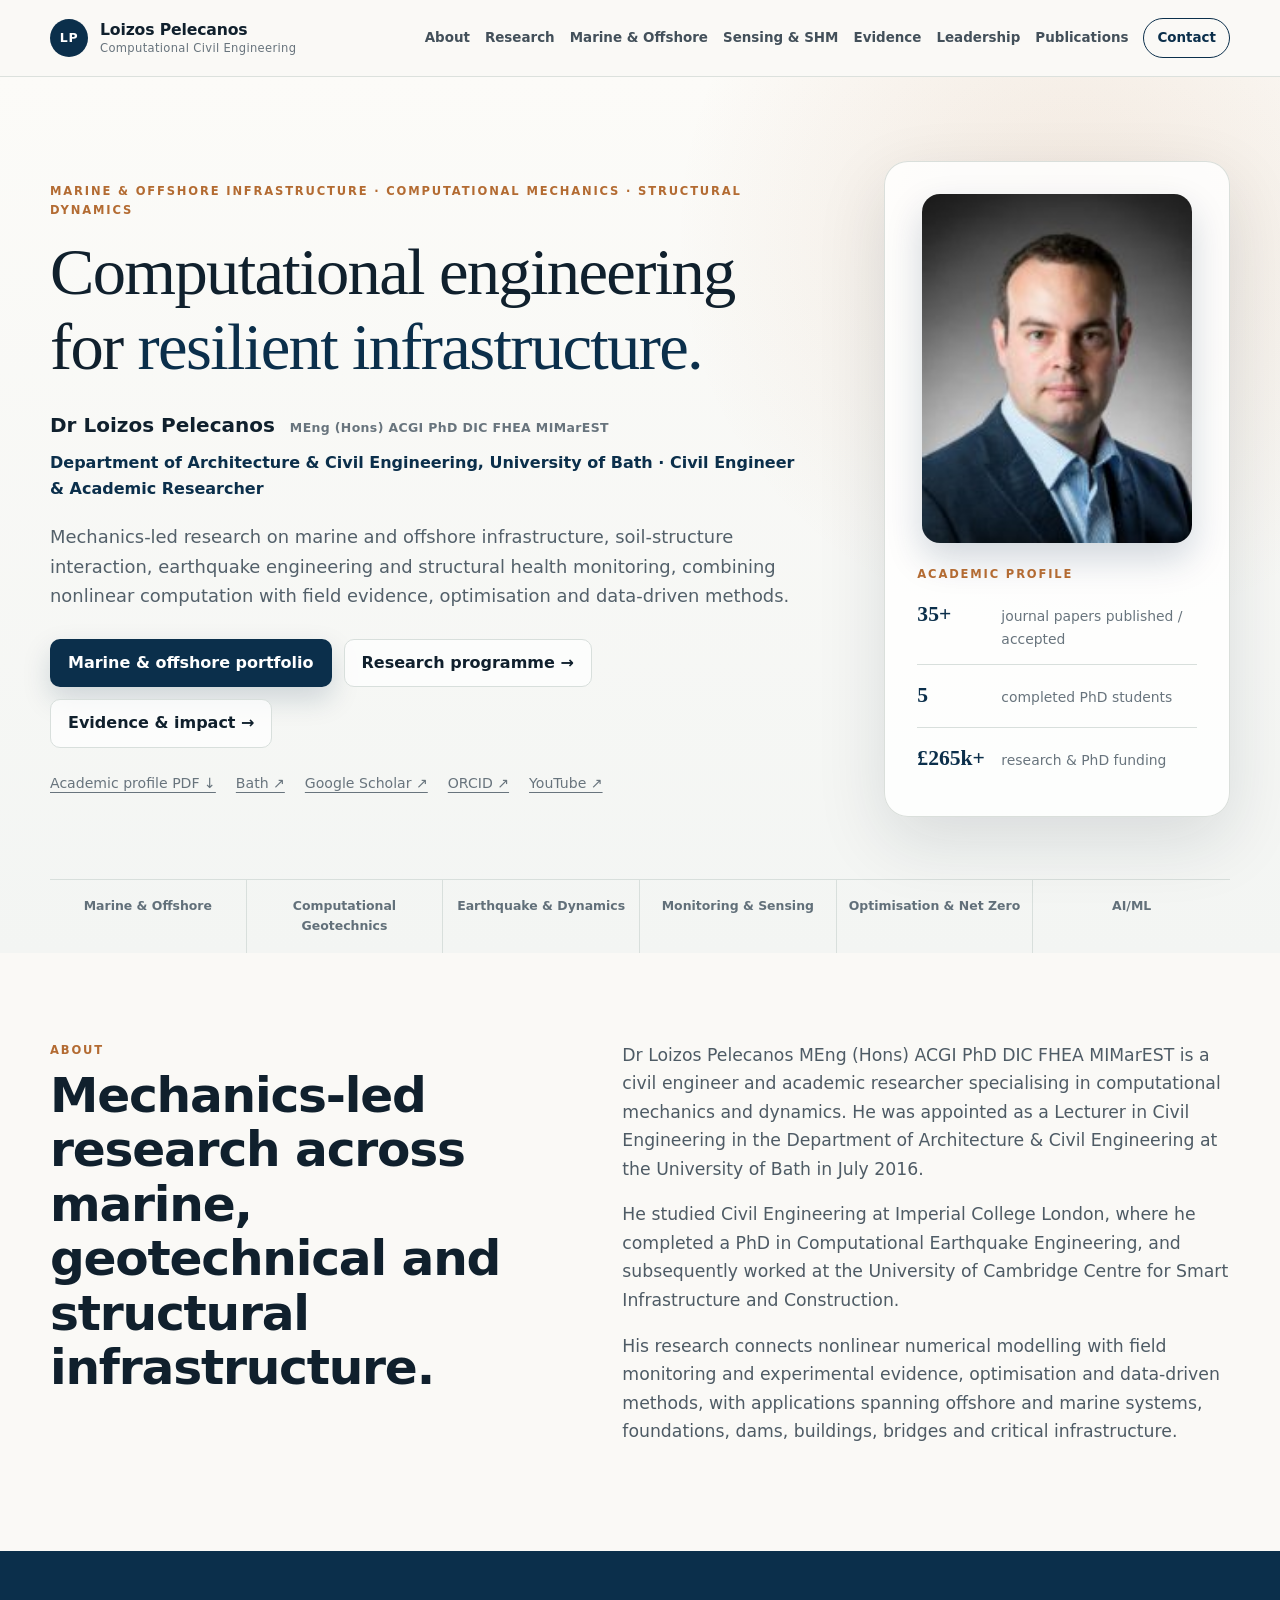
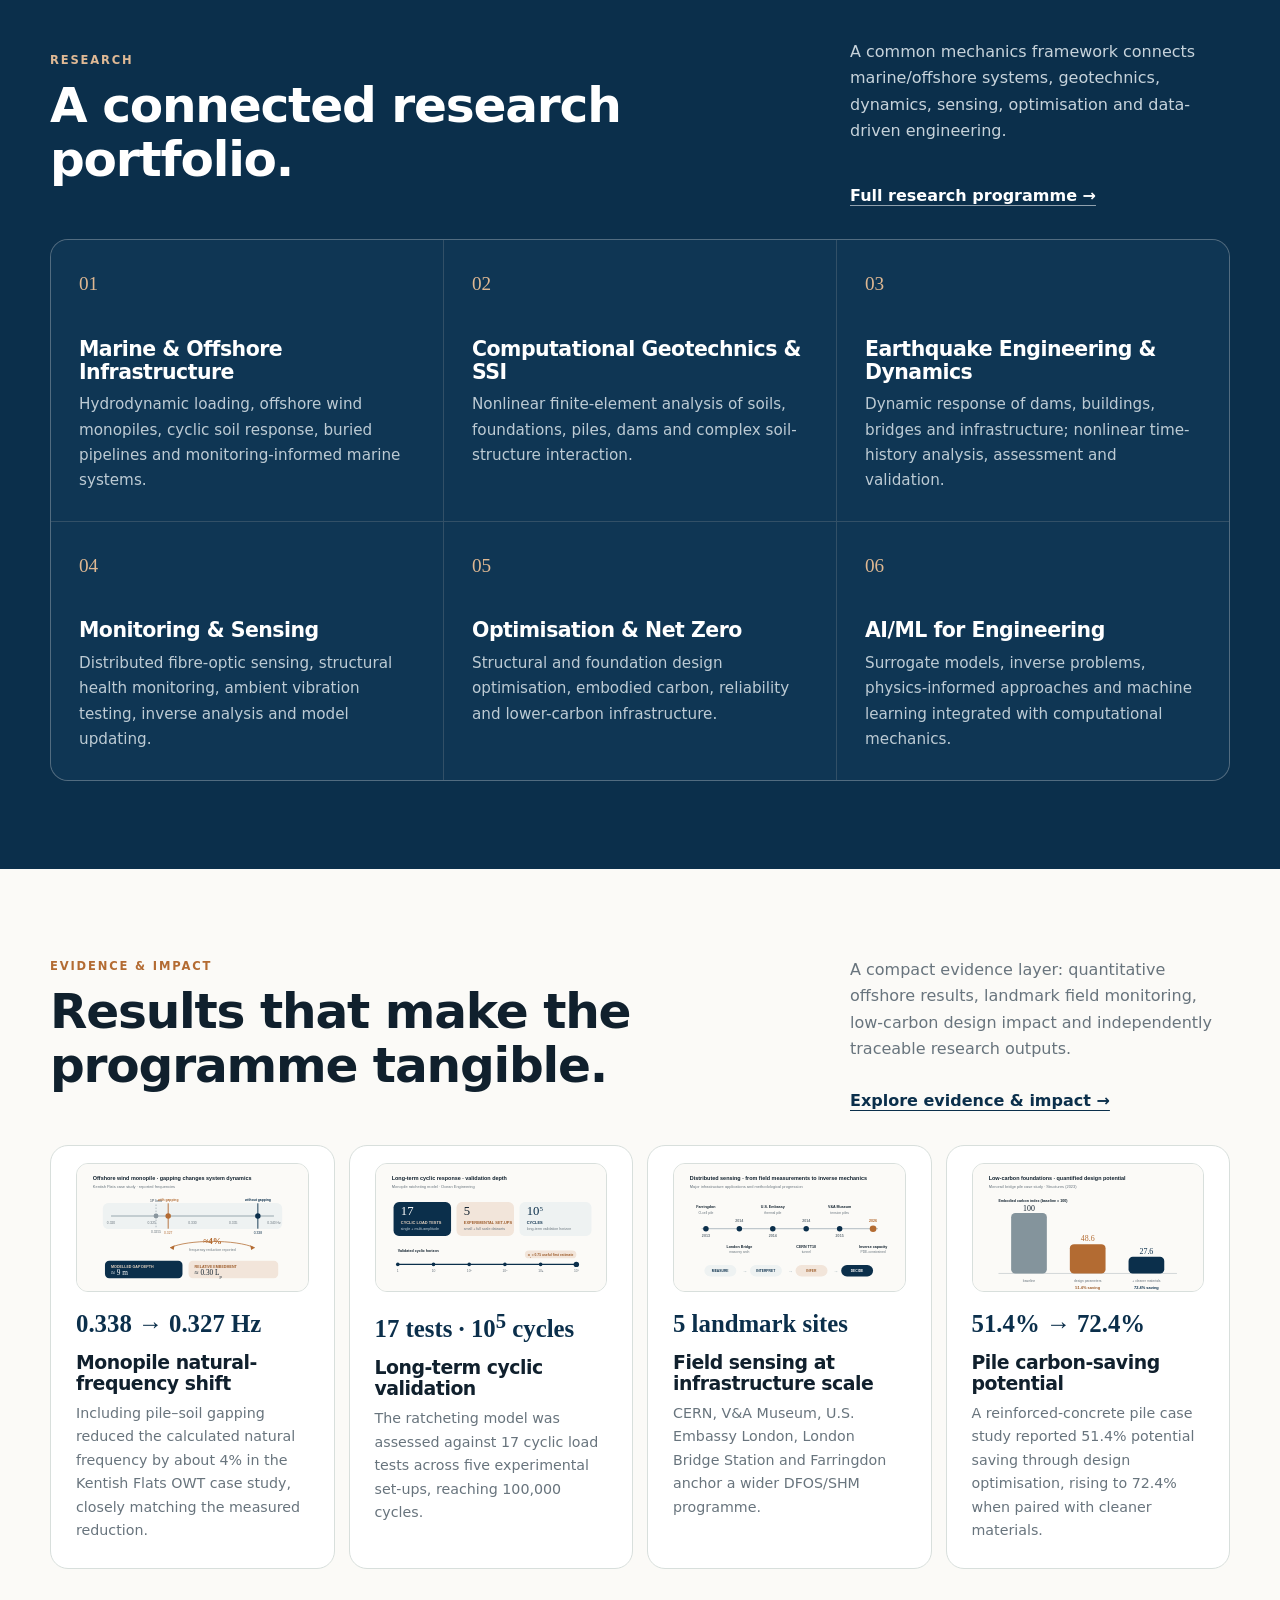
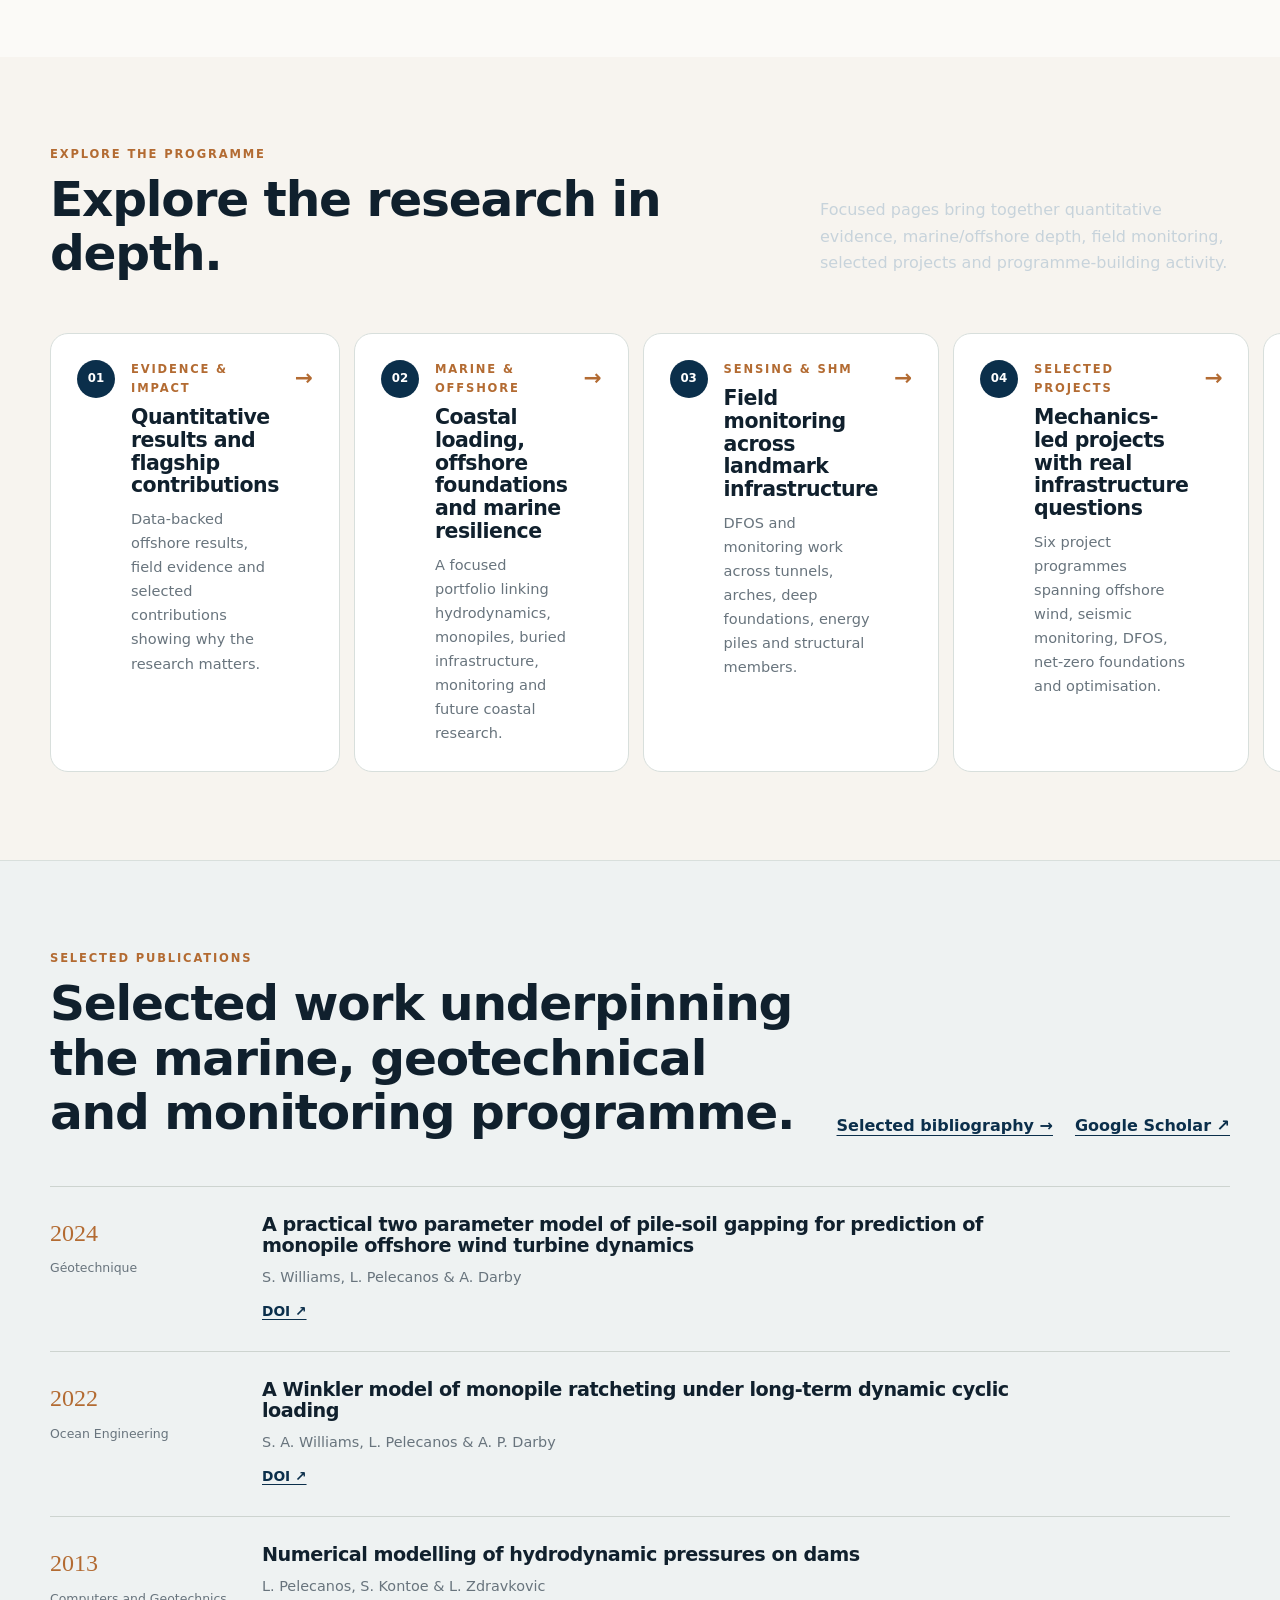
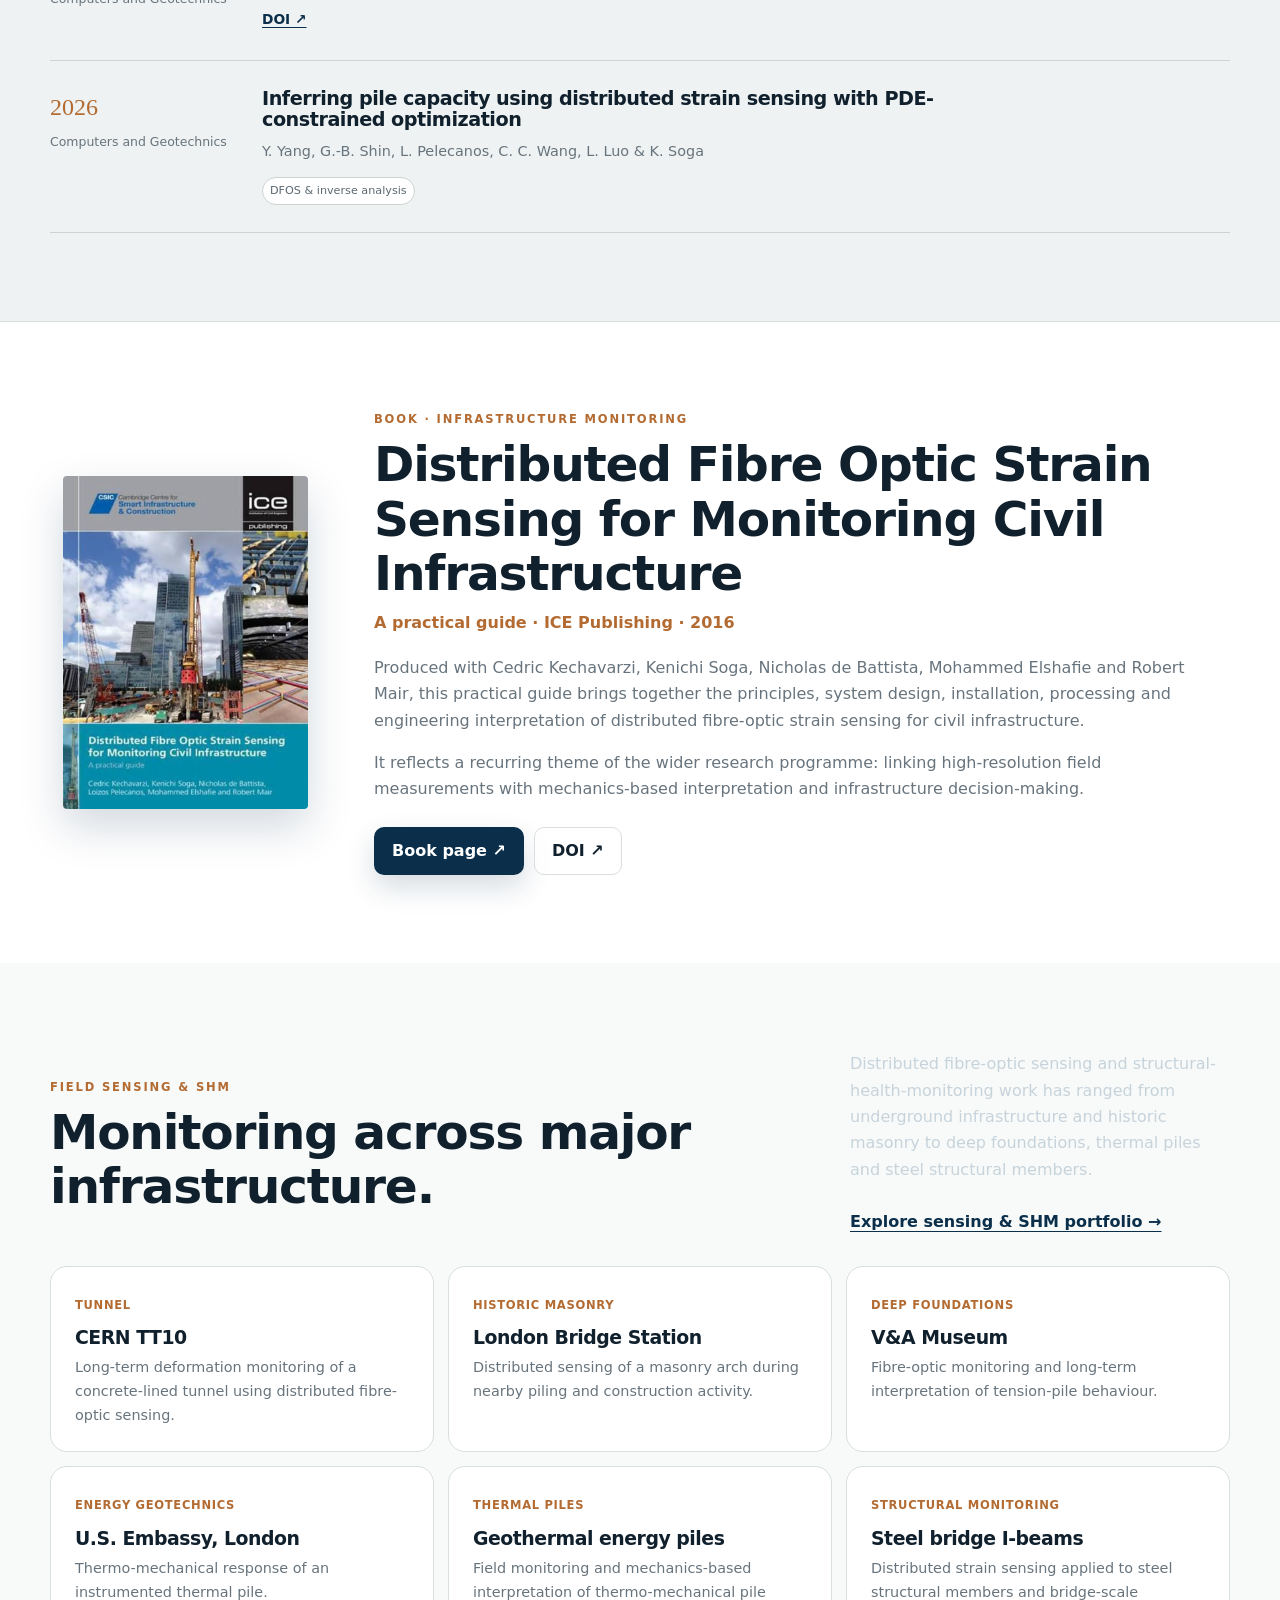
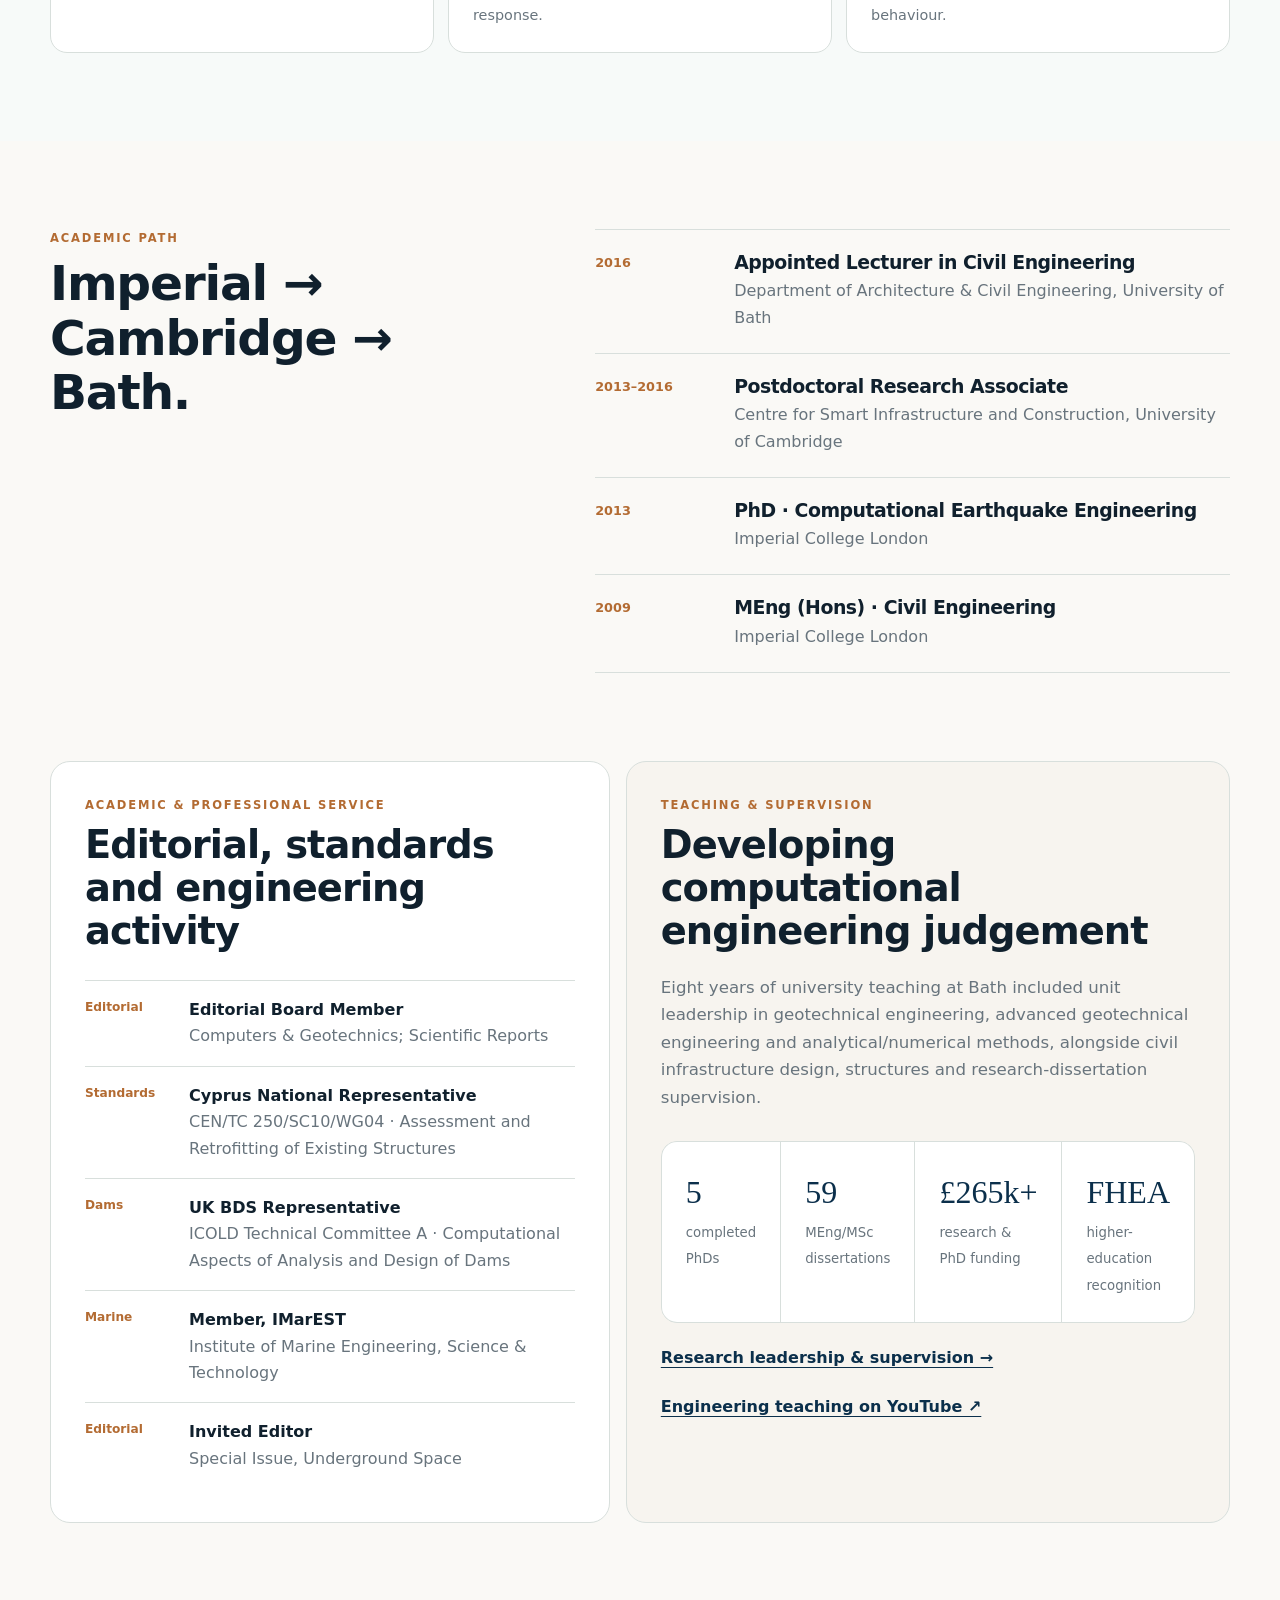
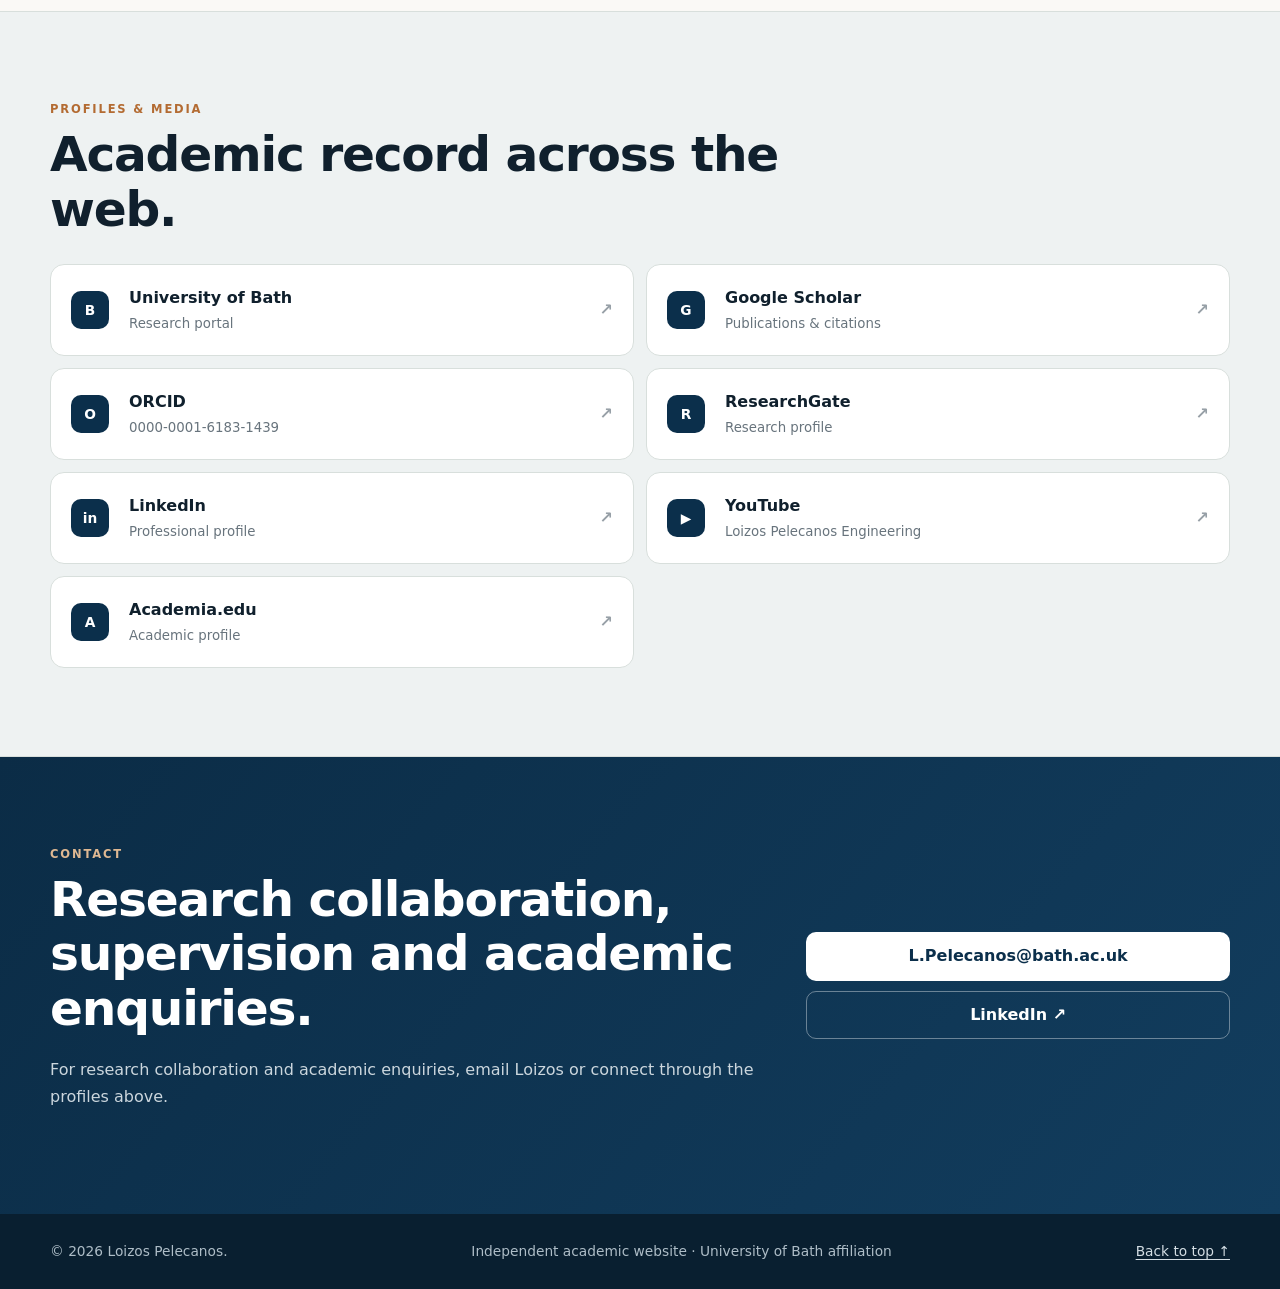
==== commit 37cabfdf: "Add files via upload" ====
--- a/index.html
+++ b/index.html
@@ -15,24 +15,21 @@
 <a class="skip-link" href="#main">Skip to content</a>
 <header class="site-header" id="top"><div class="container nav-wrap"><a class="brand" href="#top"><span class="brand-mark">LP</span><span class="brand-copy"><strong>Loizos Pelecanos</strong><small>Computational Civil Engineering</small></span></a><button aria-controls="site-nav" aria-expanded="false" class="nav-toggle" type="button">Menu</button><nav class="nav" id="site-nav"><a href="#about">About</a><a href="research.html">Research</a><a href="marine-offshore.html">Marine &amp; Offshore</a><a href="sensing-shm.html">Sensing &amp; SHM</a><a href="highlights.html">Evidence</a><a href="leadership.html">Leadership</a><a href="publications.html">Publications</a><a class="nav-contact" href="#contact">Contact</a></nav></div></header>
 <main id="main">
-<section class="hero"><div class="container hero-grid"><div class="hero-main"><p class="eyebrow">Marine &amp; offshore infrastructure · Computational mechanics · Structural dynamics</p><h1>Computational engineering for <em>resilient infrastructure.</em></h1><p class="hero-name">Dr Loizos Pelecanos <span>MEng (Hons) ACGI PhD DIC FHEA MIMarEST</span></p><p class="hero-role">Department of Architecture &amp; Civil Engineering, University of Bath · Civil Engineer &amp; Academic Researcher</p><p class="hero-copy">Mechanics-led research on marine and offshore infrastructure, soil-structure interaction, earthquake engineering and structural health monitoring, combining nonlinear computation with field evidence, optimisation and data-driven methods.</p><div class="hero-actions"><a class="button primary" href="marine-offshore.html">Marine &amp; offshore portfolio</a><a class="button secondary" href="research.html">Research programme →</a><a class="button secondary" href="highlights.html">Evidence &amp; impact →</a></div><div class="quick-links"><a href="assets/loizos-pelecanos-academic-profile.pdf">Academic profile PDF ↓</a><a href="https://researchportal.bath.ac.uk/en/persons/loizos-pelecanos/" rel="noopener" target="_blank">Bath ↗</a><a href="https://scholar.google.com/citations?user=rxJERUEAAAAJ&amp;hl=en" rel="noopener" target="_blank">Google Scholar ↗</a><a href="https://orcid.org/0000-0001-6183-1439" rel="noopener" target="_blank">ORCID ↗</a><a href="https://www.youtube.com/@LoizosPelecanosEngineering" rel="noopener" target="_blank">YouTube ↗</a></div></div><aside class="hero-panel"><div class="portrait-shell"><img alt="Portrait of Dr Loizos Pelecanos" class="portrait-photo" height="211" src="assets/loizos-pelecanos.jpg" width="160"/></div><div class="profile-summary"><p class="small-label">Academic profile</p><div class="stat"><strong>35+</strong><span>journal papers published / accepted</span></div><div class="stat"><strong>90+</strong><span>research outputs</span></div><div class="stat"><strong>5</strong><span>completed PhD students</span></div></div></aside></div><div class="container hero-ribbon"><span>Marine &amp; Offshore</span><span>Computational Geotechnics</span><span>Earthquake &amp; Dynamics</span><span>Monitoring &amp; Sensing</span><span>Optimisation &amp; Net Zero</span><span>AI/ML</span></div></section>
+<section class="hero"><div class="container hero-grid"><div class="hero-main"><p class="eyebrow">Marine &amp; offshore infrastructure · Computational mechanics · Structural dynamics</p><h1>Computational engineering for <em>resilient infrastructure.</em></h1><p class="hero-name">Dr Loizos Pelecanos <span>MEng (Hons) ACGI PhD DIC FHEA MIMarEST</span></p><p class="hero-role">Department of Architecture &amp; Civil Engineering, University of Bath · Civil Engineer &amp; Academic Researcher</p><p class="hero-copy">Mechanics-led research on marine and offshore infrastructure, soil-structure interaction, earthquake engineering and structural health monitoring, combining nonlinear computation with field evidence, optimisation and data-driven methods.</p><div class="hero-actions"><a class="button primary" href="marine-offshore.html">Marine &amp; offshore portfolio</a><a class="button secondary" href="research.html">Research programme →</a><a class="button secondary" href="highlights.html">Evidence &amp; impact →</a></div><div class="quick-links"><a href="assets/loizos-pelecanos-academic-profile.pdf">Academic profile PDF ↓</a><a href="https://researchportal.bath.ac.uk/en/persons/loizos-pelecanos/" rel="noopener" target="_blank">Bath ↗</a><a href="https://scholar.google.com/citations?user=rxJERUEAAAAJ&amp;hl=en" rel="noopener" target="_blank">Google Scholar ↗</a><a href="https://orcid.org/0000-0001-6183-1439" rel="noopener" target="_blank">ORCID ↗</a><a href="https://www.youtube.com/@LoizosPelecanosEngineering" rel="noopener" target="_blank">YouTube ↗</a></div></div><aside class="hero-panel"><div class="portrait-shell"><img alt="Portrait of Dr Loizos Pelecanos" class="portrait-photo" height="211" src="assets/loizos-pelecanos.jpg" width="160"/></div><div class="profile-summary"><p class="small-label">Academic profile</p><div class="stat"><strong>35+</strong><span>journal papers published / accepted</span></div><div class="stat"><strong>5</strong><span>completed PhD students</span></div><div class="stat"><strong>£265k+</strong><span>research &amp; PhD funding</span></div></div></aside></div><div class="container hero-ribbon"><span>Marine &amp; Offshore</span><span>Computational Geotechnics</span><span>Earthquake &amp; Dynamics</span><span>Monitoring &amp; Sensing</span><span>Optimisation &amp; Net Zero</span><span>AI/ML</span></div></section>
 <section class="section" id="about"><div class="container split-intro"><div><p class="section-kicker">About</p><h2>Mechanics-led research across marine, geotechnical and structural infrastructure.</h2></div><div class="prose large-prose"><p>Dr Loizos Pelecanos MEng (Hons) ACGI PhD DIC FHEA MIMarEST is a civil engineer and academic researcher specialising in computational mechanics and dynamics. He was appointed as a Lecturer in Civil Engineering in the Department of Architecture &amp; Civil Engineering at the University of Bath in July 2016.</p><p>He studied Civil Engineering at Imperial College London, where he completed a PhD in Computational Earthquake Engineering, and subsequently worked at the University of Cambridge Centre for Smart Infrastructure and Construction.</p><p>His research connects nonlinear numerical modelling with field monitoring and experimental evidence, optimisation and data-driven methods, with applications spanning offshore and marine systems, foundations, dams, buildings, bridges and critical infrastructure.</p></div></div></section>
 <section class="section dark-section" id="research"><div class="container"><div class="section-heading-row light"><div><p class="section-kicker">Research</p><h2>A connected research portfolio.</h2></div><div><p class="section-lead">A common mechanics framework connects marine/offshore systems, geotechnics, dynamics, sensing, optimisation and data-driven engineering.</p><a class="text-link light-link" href="research.html">Full research programme →</a></div></div><div class="research-grid"><article class="research-card"><span>01</span><h3>Marine &amp; Offshore Infrastructure</h3><p>Hydrodynamic loading, offshore wind monopiles, cyclic soil response, buried pipelines and monitoring-informed marine systems.</p></article><article class="research-card"><span>02</span><h3>Computational Geotechnics &amp; SSI</h3><p>Nonlinear finite-element analysis of soils, foundations, piles, dams and complex soil-structure interaction.</p></article><article class="research-card"><span>03</span><h3>Earthquake Engineering &amp; Dynamics</h3><p>Dynamic response of dams, buildings, bridges and infrastructure; nonlinear time-history analysis, assessment and validation.</p></article><article class="research-card"><span>04</span><h3>Monitoring &amp; Sensing</h3><p>Distributed fibre-optic sensing, structural health monitoring, ambient vibration testing, inverse analysis and model updating.</p></article><article class="research-card"><span>05</span><h3>Optimisation &amp; Net Zero</h3><p>Structural and foundation design optimisation, embodied carbon, reliability and lower-carbon infrastructure.</p></article><article class="research-card"><span>06</span><h3>AI/ML for Engineering</h3><p>Surrogate models, inverse problems, physics-informed approaches and machine learning integrated with computational mechanics.</p></article></div></div></section>
-
 <section class="section highlights-preview-section"><div class="container"><div class="section-heading-row"><div><p class="section-kicker">Evidence &amp; impact</p><h2>Results that make the programme tangible.</h2></div><div><p class="section-lead" style="color:var(--muted)">A compact evidence layer: quantitative offshore results, landmark field monitoring, low-carbon design impact and independently traceable research outputs.</p><a class="text-link" href="highlights.html">Explore evidence &amp; impact →</a></div></div><div class="home-evidence-grid">
 <article><img alt="Natural-frequency shift due to monopile gapping" class="home-evidence-thumb" loading="lazy" src="assets/evidence/gapping-frequency.svg"/><span class="home-evidence-number">0.338 → 0.327 Hz</span><h3>Monopile natural-frequency shift</h3><p>Including pile–soil gapping reduced the calculated natural frequency by about 4% in the Kentish Flats OWT case study, closely matching the measured reduction.</p></article>
 <article><img alt="Long-term ratcheting validation" class="home-evidence-thumb" loading="lazy" src="assets/evidence/ratcheting-validation.svg"/><span class="home-evidence-number">17 tests · 10<sup>5</sup> cycles</span><h3>Long-term cyclic validation</h3><p>The ratcheting model was assessed against 17 cyclic load tests across five experimental set-ups, reaching 100,000 cycles.</p></article>
 <article><img alt="Distributed fibre-optic sensing field trajectory" class="home-evidence-thumb" loading="lazy" src="assets/evidence/sensing-trajectory.svg"/><span class="home-evidence-number">5 landmark sites</span><h3>Field sensing at infrastructure scale</h3><p>CERN, V&amp;A Museum, U.S. Embassy London, London Bridge Station and Farringdon anchor a wider DFOS/SHM programme.</p></article>
 <article><img alt="Embodied carbon saving potential in pile design" class="home-evidence-thumb" loading="lazy" src="assets/evidence/carbon-savings.svg"/><span class="home-evidence-number">51.4% → 72.4%</span><h3>Pile carbon-saving potential</h3><p>A reinforced-concrete pile case study reported 51.4% potential saving through design optimisation, rising to 72.4% when paired with cleaner materials.</p></article>
 </div></div></section>
-
 <section class="section pathway-section"><div class="container"><div class="section-heading-row"><div><p class="section-kicker">Explore the programme</p><h2>Explore the research in depth.</h2></div><p class="section-lead">Focused pages bring together quantitative evidence, marine/offshore depth, field monitoring, selected projects and programme-building activity.</p></div><div class="pathway-grid pathway-grid-five"><a href="highlights.html"><span>01</span><div><p class="project-label">Evidence &amp; impact</p><h3>Quantitative results and flagship contributions</h3><p>Data-backed offshore results, field evidence and selected contributions showing why the research matters.</p></div><b>→</b></a><a href="marine-offshore.html"><span>02</span><div><p class="project-label">Marine &amp; offshore</p><h3>Coastal loading, offshore foundations and marine resilience</h3><p>A focused portfolio linking hydrodynamics, monopiles, buried infrastructure, monitoring and future coastal research.</p></div><b>→</b></a><a href="sensing-shm.html"><span>03</span><div><p class="project-label">Sensing &amp; SHM</p><h3>Field monitoring across landmark infrastructure</h3><p>DFOS and monitoring work across tunnels, arches, deep foundations, energy piles and structural members.</p></div><b>→</b></a><a href="projects.html"><span>04</span><div><p class="project-label">Selected projects</p><h3>Mechanics-led projects with real infrastructure questions</h3><p>Six project programmes spanning offshore wind, seismic monitoring, DFOS, net-zero foundations and optimisation.</p></div><b>→</b></a><a href="leadership.html"><span>05</span><div><p class="project-label">Research leadership</p><h3>Supervision, funding, standards and engineering translation</h3><p>The programme-building evidence behind the research: people, funding, professional service and impact.</p></div><b>→</b></a></div></div></section>
-<section class="section soft-section" id="publications"><div class="container"><div class="section-heading-row"><div><p class="section-kicker">Selected publications</p><h2>Selected work across marine, geotechnical, sensing and dynamic engineering.</h2></div><div class="pub-actions"><a class="text-link" href="publications.html">Selected bibliography →</a><a class="text-link" href="https://scholar.google.com/citations?user=rxJERUEAAAAJ&amp;hl=en" rel="noopener" target="_blank">Google Scholar ↗</a></div></div><div class="pub-list"><article class="publication"><div class="pub-meta"><span>2026</span><small>Computers and Geotechnics</small></div><div><h3>Inferring pile capacity using distributed strain sensing with PDE-constrained optimization</h3><p>Y. Yang, G.-B. Shin, L. Pelecanos, C. C. Wang, L. Luo &amp; K. Soga</p><span class="pub-tag">DFOS</span><span class="pub-tag">Inverse analysis</span></div></article><article class="publication"><div class="pub-meta"><span>2024</span><small>Géotechnique</small></div><div><h3>A practical two parameter model of pile-soil gapping for prediction of monopile offshore wind turbine dynamics</h3><p>S. Williams, L. Pelecanos &amp; A. Darby</p><a href="https://doi.org/10.1680/jgeot.21.00260" rel="noopener" target="_blank">DOI ↗</a></div></article><article class="publication"><div class="pub-meta"><span>2022</span><small>Ocean Engineering</small></div><div><h3>A Winkler model of monopile ratcheting under long-term dynamic cyclic loading</h3><p>S. A. Williams, L. Pelecanos &amp; A. P. Darby</p><a href="https://doi.org/10.1016/j.oceaneng.2022.112625" rel="noopener" target="_blank">DOI ↗</a></div></article><article class="publication"><div class="pub-meta"><span>2015</span><small>Géotechnique</small></div><div><h3>A case study on the seismic performance of earth dams</h3><p>L. Pelecanos, S. Kontoe &amp; L. Zdravkovic</p><a href="https://doi.org/10.1680/jgeot.SIP.15.P.009" rel="noopener" target="_blank">DOI ↗</a></div></article></div></div></section>
+<section class="section soft-section" id="publications"><div class="container"><div class="section-heading-row"><div><p class="section-kicker">Selected publications</p><h2>Selected work underpinning the marine, geotechnical and monitoring programme.</h2></div><div class="pub-actions"><a class="text-link" href="publications.html">Selected bibliography →</a><a class="text-link" href="https://scholar.google.com/citations?user=rxJERUEAAAAJ&amp;hl=en" rel="noopener" target="_blank">Google Scholar ↗</a></div></div><div class="pub-list"><article class="publication"><div class="pub-meta"><span>2024</span><small>Géotechnique</small></div><div><h3>A practical two parameter model of pile-soil gapping for prediction of monopile offshore wind turbine dynamics</h3><p>S. Williams, L. Pelecanos &amp; A. Darby</p><a href="https://doi.org/10.1680/jgeot.21.00260" rel="noopener" target="_blank">DOI ↗</a></div></article><article class="publication"><div class="pub-meta"><span>2022</span><small>Ocean Engineering</small></div><div><h3>A Winkler model of monopile ratcheting under long-term dynamic cyclic loading</h3><p>S. A. Williams, L. Pelecanos &amp; A. P. Darby</p><a href="https://doi.org/10.1016/j.oceaneng.2022.112625" rel="noopener" target="_blank">DOI ↗</a></div></article><article class="publication"><div class="pub-meta"><span>2013</span><small>Computers and Geotechnics</small></div><div><h3>Numerical modelling of hydrodynamic pressures on dams</h3><p>L. Pelecanos, S. Kontoe &amp; L. Zdravkovic</p><a href="https://doi.org/10.1016/j.compgeo.2013.04.003" rel="noopener" target="_blank">DOI ↗</a></div></article><article class="publication"><div class="pub-meta"><span>2026</span><small>Computers and Geotechnics</small></div><div><h3>Inferring pile capacity using distributed strain sensing with PDE-constrained optimization</h3><p>Y. Yang, G.-B. Shin, L. Pelecanos, C. C. Wang, L. Luo &amp; K. Soga</p><span class="pub-tag">DFOS &amp; inverse analysis</span></div></article></div></div></section>
 <section class="section book-section" id="book"><div class="container book-feature"><div class="book-cover-wrap"><img alt="Cover of Distributed Fibre Optic Strain Sensing for Monitoring Civil Infrastructure: A Practical Guide" class="book-cover" loading="lazy" src="assets/dfos-practical-guide.jpg"/></div><div class="book-copy"><p class="section-kicker">Book · Infrastructure monitoring</p><h2>Distributed Fibre Optic Strain Sensing for Monitoring Civil Infrastructure</h2><p class="book-subtitle">A practical guide · ICE Publishing · 2016</p><p>Produced with Cedric Kechavarzi, Kenichi Soga, Nicholas de Battista, Mohammed Elshafie and Robert Mair, this practical guide brings together the principles, system design, installation, processing and engineering interpretation of distributed fibre-optic strain sensing for civil infrastructure.</p><p>It reflects a recurring theme of the wider research programme: linking high-resolution field measurements with mechanics-based interpretation and infrastructure decision-making.</p><div class="book-actions"><a class="button primary" href="https://www.emerald.com/books/book/18977/Distributed-Fibre-Optic-Strain-Sensing-for" rel="noopener" target="_blank">Book page ↗</a><a class="button secondary" href="https://doi.org/10.1680/dfossmci.60555" rel="noopener" target="_blank">DOI ↗</a></div></div></div></section>
 <section class="section sensing-preview-section"><div class="container"><div class="section-heading-row"><div><p class="section-kicker">Field sensing &amp; SHM</p><h2>Monitoring across major infrastructure.</h2></div><div><p class="section-lead">Distributed fibre-optic sensing and structural-health-monitoring work has ranged from underground infrastructure and historic masonry to deep foundations, thermal piles and steel structural members.</p><a class="text-link" href="sensing-shm.html">Explore sensing &amp; SHM portfolio →</a></div></div><div class="case-preview-grid"><article><span>Tunnel</span><h3>CERN TT10</h3><p>Long-term deformation monitoring of a concrete-lined tunnel using distributed fibre-optic sensing.</p></article><article><span>Historic masonry</span><h3>London Bridge Station</h3><p>Distributed sensing of a masonry arch during nearby piling and construction activity.</p></article><article><span>Deep foundations</span><h3>V&amp;A Museum</h3><p>Fibre-optic monitoring and long-term interpretation of tension-pile behaviour.</p></article><article><span>Energy geotechnics</span><h3>U.S. Embassy, London</h3><p>Thermo-mechanical response of an instrumented thermal pile.</p></article><article><span>Thermal piles</span><h3>Geothermal energy piles</h3><p>Field monitoring and mechanics-based interpretation of thermo-mechanical pile response.</p></article><article><span>Structural monitoring</span><h3>Steel bridge I-beams</h3><p>Distributed strain sensing applied to steel structural members and bridge-scale behaviour.</p></article></div></div></section>
 <section class="section" id="academic"><div class="container academic-grid"><div><p class="section-kicker">Academic path</p><h2>Imperial → Cambridge → Bath.</h2></div><div class="timeline-vertical"><article><span>2016</span><div><h3>Appointed Lecturer in Civil Engineering</h3><p>Department of Architecture &amp; Civil Engineering, University of Bath</p></div></article><article><span>2013–2016</span><div><h3>Postdoctoral Research Associate</h3><p>Centre for Smart Infrastructure and Construction, University of Cambridge</p></div></article><article><span>2013</span><div><h3>PhD · Computational Earthquake Engineering</h3><p>Imperial College London</p></div></article><article><span>2009</span><div><h3>MEng (Hons) · Civil Engineering</h3><p>Imperial College London</p></div></article></div></div></section>
-<section class="section split-service"><div class="container service-grid"><div class="service-panel"><p class="section-kicker">Academic &amp; professional service</p><h2>Editorial, standards and engineering activity</h2><div class="service-list"><div><span>Editorial</span><p><strong>Editorial Board Member</strong><br/>Computers &amp; Geotechnics; Scientific Reports</p></div><div><span>Standards</span><p><strong>Cyprus National Representative</strong><br/>CEN/TC 250/SC10/WG04 · Assessment and Retrofitting of Existing Structures</p></div><div><span>Dams</span><p><strong>UK BDS Representative</strong><br/>ICOLD Technical Committee A · Computational Aspects of Analysis and Design of Dams</p></div><div><span>Marine</span><p><strong>Member, IMarEST</strong><br/>Institute of Marine Engineering, Science &amp; Technology</p></div><div><span>Editorial</span><p><strong>Invited Editor</strong><br/>Special Issue, Underground Space</p></div></div></div><div class="service-panel teaching-panel"><p class="section-kicker">Teaching &amp; supervision</p><h2>Developing computational engineering judgement</h2><p>Teaching and supervision interests include finite-element analysis, earthquake engineering, geotechnical engineering, structural and soil dynamics, offshore engineering, marine structures, optimisation and reliability.</p><div class="impact-strip"><div><strong>5</strong><span>completed PhDs</span></div><div><strong>59</strong><span>MEng/MSc dissertations</span></div><div><strong>£265k+</strong><span>research &amp; PhD funding</span></div><div><strong>FHEA</strong><span>higher-education recognition</span></div></div><a class="text-link" href="leadership.html">Research leadership &amp; supervision →</a><br/><a class="text-link" href="https://www.youtube.com/@LoizosPelecanosEngineering" rel="noopener" target="_blank">Engineering teaching on YouTube ↗</a></div></div></section>
-
+<section class="section split-service"><div class="container service-grid"><div class="service-panel"><p class="section-kicker">Academic &amp; professional service</p><h2>Editorial, standards and engineering activity</h2><div class="service-list"><div><span>Editorial</span><p><strong>Editorial Board Member</strong><br/>Computers &amp; Geotechnics; Scientific Reports</p></div><div><span>Standards</span><p><strong>Cyprus National Representative</strong><br/>CEN/TC 250/SC10/WG04 · Assessment and Retrofitting of Existing Structures</p></div><div><span>Dams</span><p><strong>UK BDS Representative</strong><br/>ICOLD Technical Committee A · Computational Aspects of Analysis and Design of Dams</p></div><div><span>Marine</span><p><strong>Member, IMarEST</strong><br/>Institute of Marine Engineering, Science &amp; Technology</p></div><div><span>Editorial</span><p><strong>Invited Editor</strong><br/>Special Issue, Underground Space</p></div></div></div><div class="service-panel teaching-panel"><p class="section-kicker">Teaching &amp; supervision</p><h2>Developing computational engineering judgement</h2><p>Eight years of university teaching at Bath included unit leadership in geotechnical engineering, advanced geotechnical engineering and analytical/numerical methods, alongside civil infrastructure design, structures and research-dissertation supervision.</p><div class="impact-strip"><div><strong>5</strong><span>completed PhDs</span></div><div><strong>59</strong><span>MEng/MSc dissertations</span></div><div><strong>£265k+</strong><span>research &amp; PhD funding</span></div><div><strong>FHEA</strong><span>higher-education recognition</span></div></div><a class="text-link" href="leadership.html">Research leadership &amp; supervision →</a><br/><a class="text-link" href="https://www.youtube.com/@LoizosPelecanosEngineering" rel="noopener" target="_blank">Engineering teaching on YouTube ↗</a></div></div></section>
 <section class="section soft-section" id="profiles"><div class="container"><p class="section-kicker">Profiles &amp; media</p><h2>Academic record across the web.</h2><div class="link-grid"><a href="https://researchportal.bath.ac.uk/en/persons/loizos-pelecanos/" rel="noopener" target="_blank"><span class="link-icon">B</span><div><strong>University of Bath</strong><small>Research portal</small></div><b>↗</b></a><a href="https://scholar.google.com/citations?user=rxJERUEAAAAJ&amp;hl=en" rel="noopener" target="_blank"><span class="link-icon">G</span><div><strong>Google Scholar</strong><small>Publications &amp; citations</small></div><b>↗</b></a><a href="https://orcid.org/0000-0001-6183-1439" rel="noopener" target="_blank"><span class="link-icon">O</span><div><strong>ORCID</strong><small>0000-0001-6183-1439</small></div><b>↗</b></a><a href="https://www.researchgate.net/profile/Loizos-Pelecanos" rel="noopener" target="_blank"><span class="link-icon">R</span><div><strong>ResearchGate</strong><small>Research profile</small></div><b>↗</b></a><a href="https://uk.linkedin.com/in/loizos-pelecanos" rel="noopener" target="_blank"><span class="link-icon">in</span><div><strong>LinkedIn</strong><small>Professional profile</small></div><b>↗</b></a><a href="https://www.youtube.com/@LoizosPelecanosEngineering" rel="noopener" target="_blank"><span class="link-icon">▶</span><div><strong>YouTube</strong><small>Loizos Pelecanos Engineering</small></div><b>↗</b></a><a href="https://bath.academia.edu/LoizosPelecanos" rel="noopener" target="_blank"><span class="link-icon">A</span><div><strong>Academia.edu</strong><small>Academic profile</small></div><b>↗</b></a></div></div></section>
 <section class="section contact" id="contact"><div class="container contact-grid"><div><p class="section-kicker">Contact</p><h2>Research collaboration, supervision and academic enquiries.</h2><p>For research collaboration and academic enquiries, email Loizos or connect through the profiles above.</p></div><div class="contact-actions"><a class="button light-button" href="mailto:L.Pelecanos@bath.ac.uk">L.Pelecanos@bath.ac.uk</a><a class="button outline-light" href="https://uk.linkedin.com/in/loizos-pelecanos" rel="noopener" target="_blank">LinkedIn ↗</a></div></div></section>
 </main>
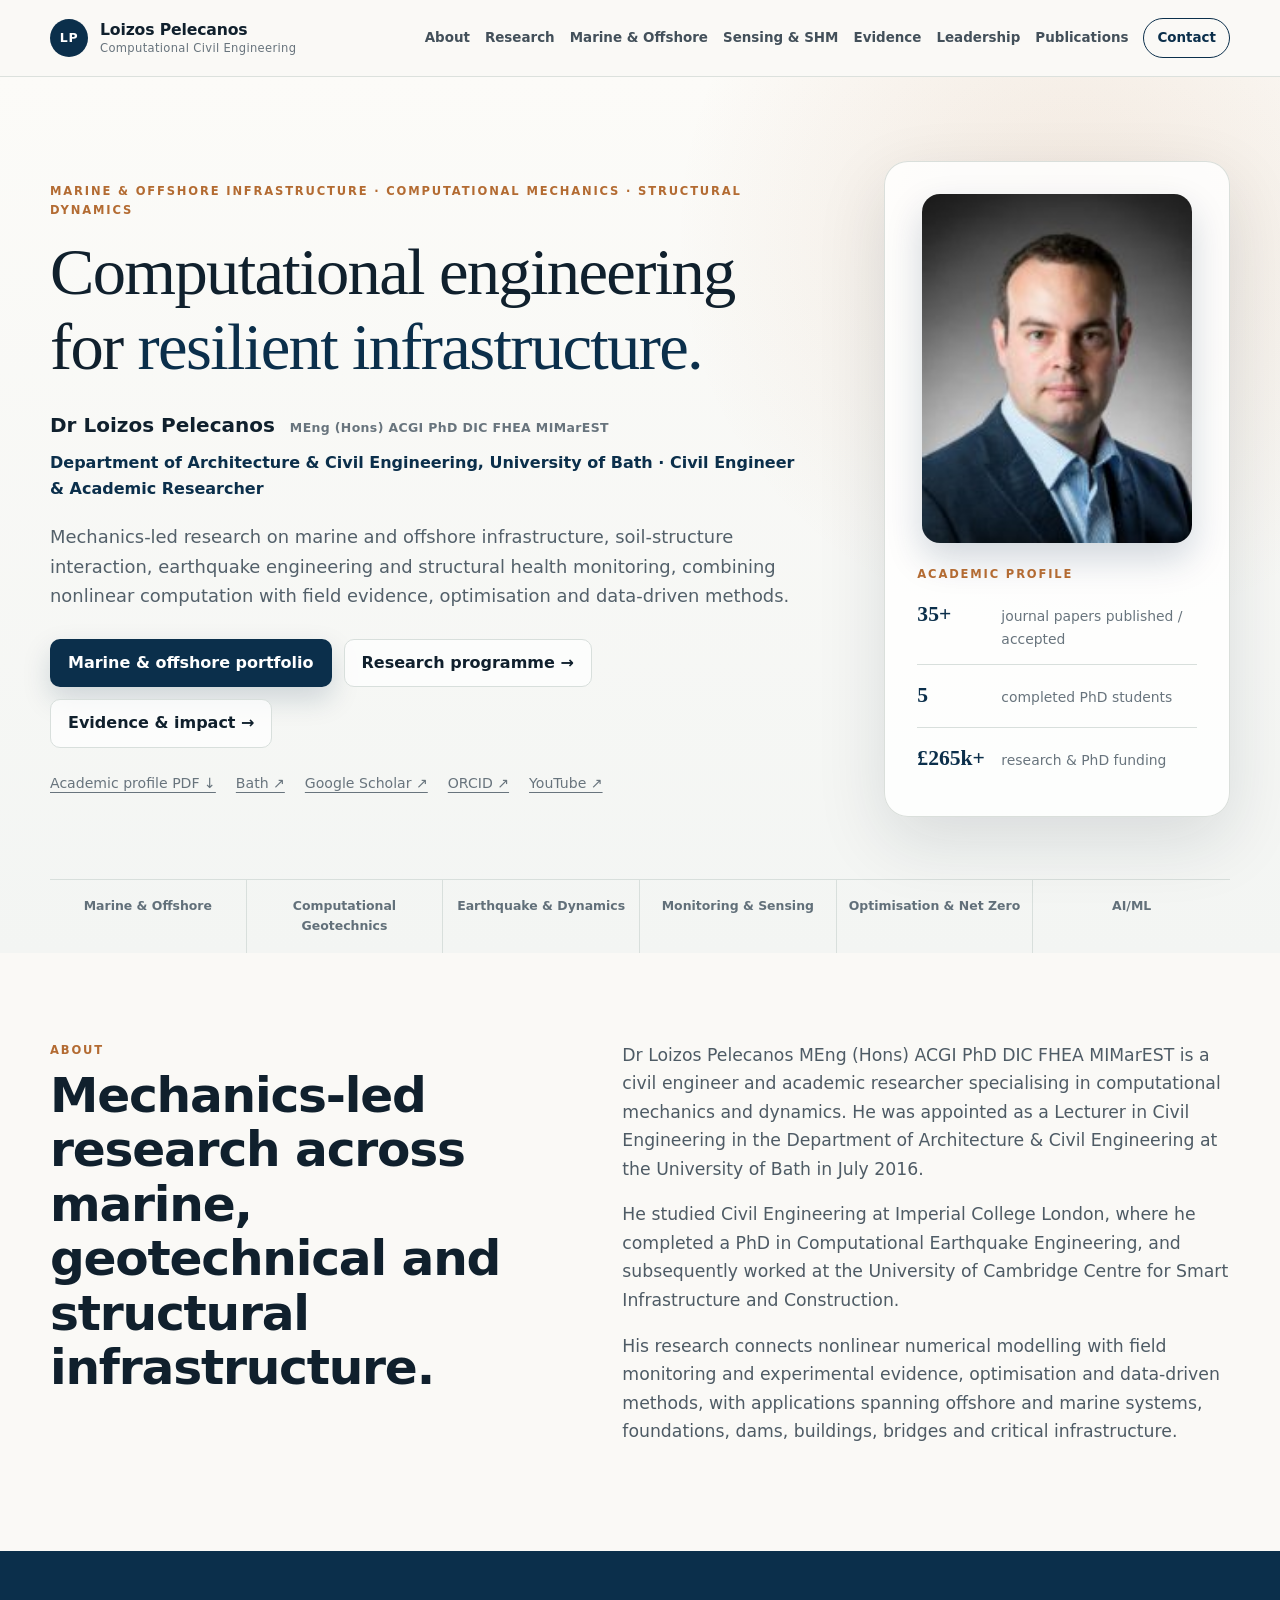
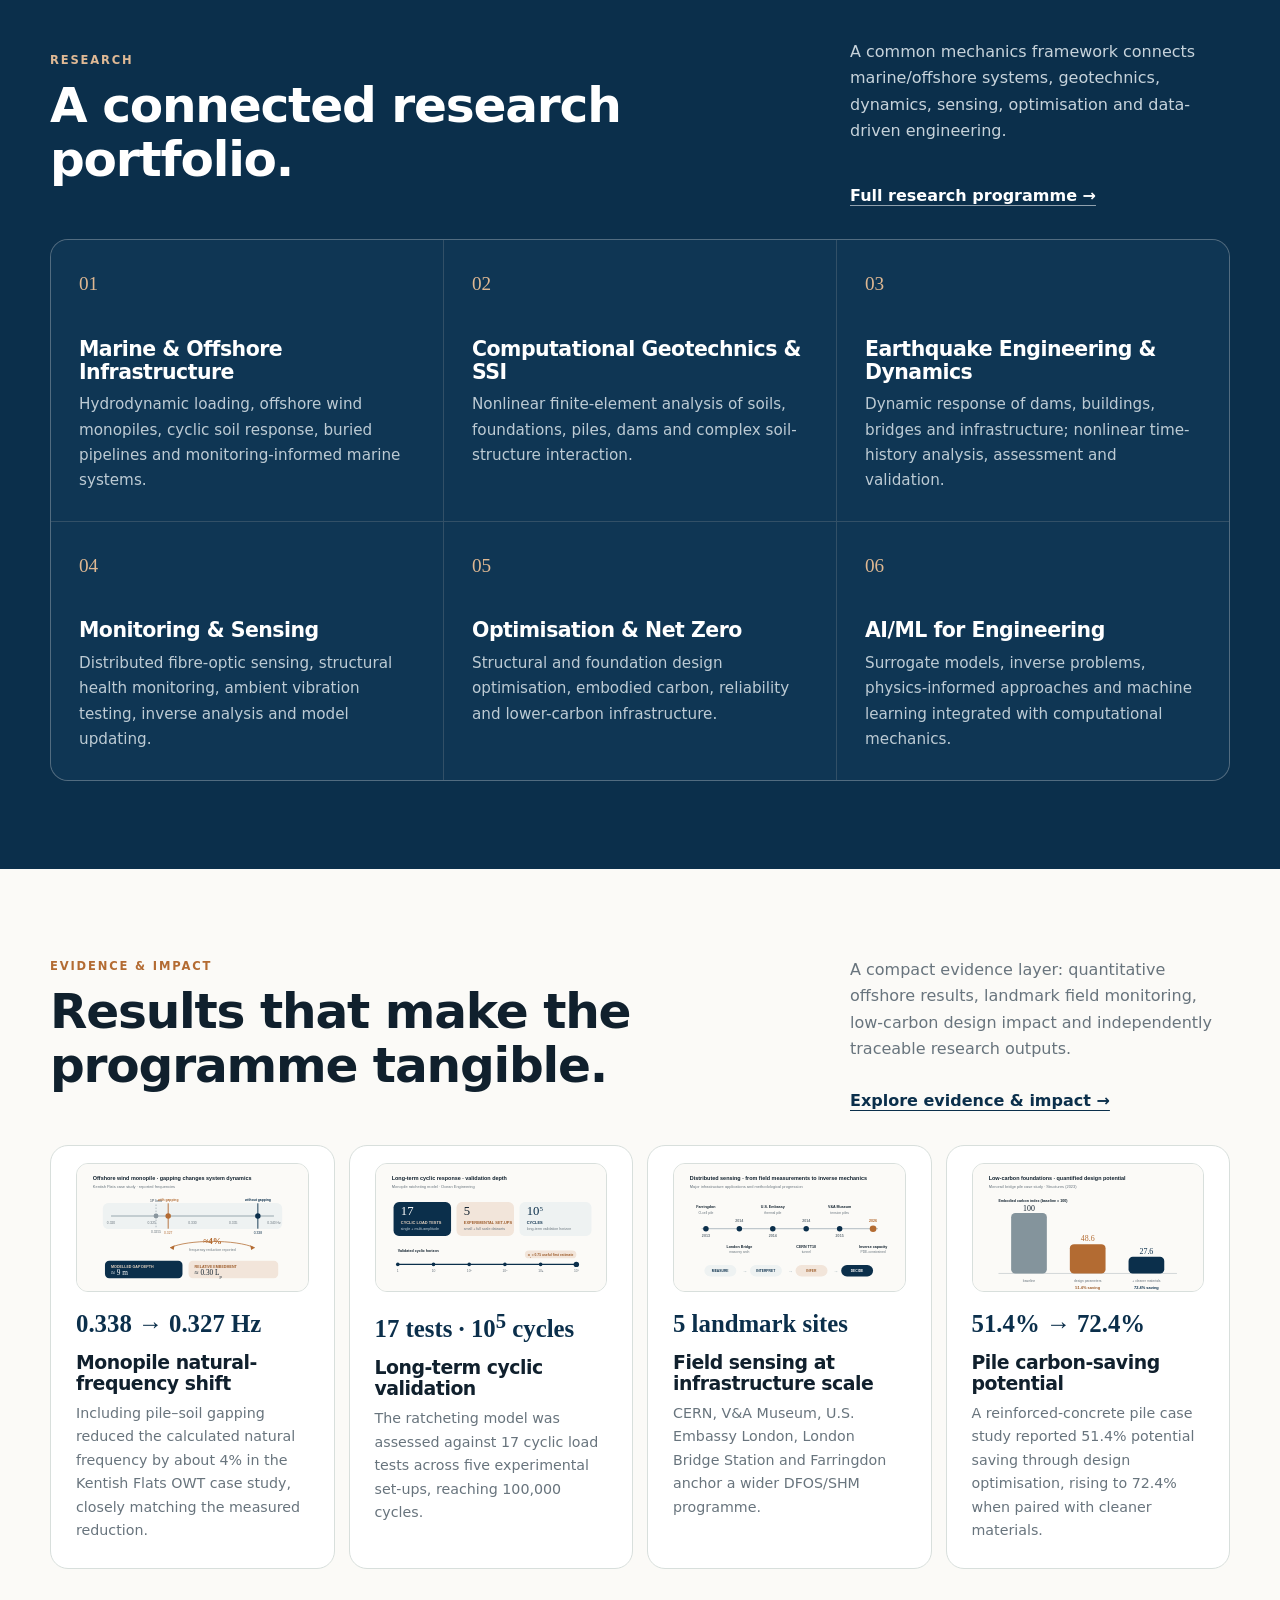
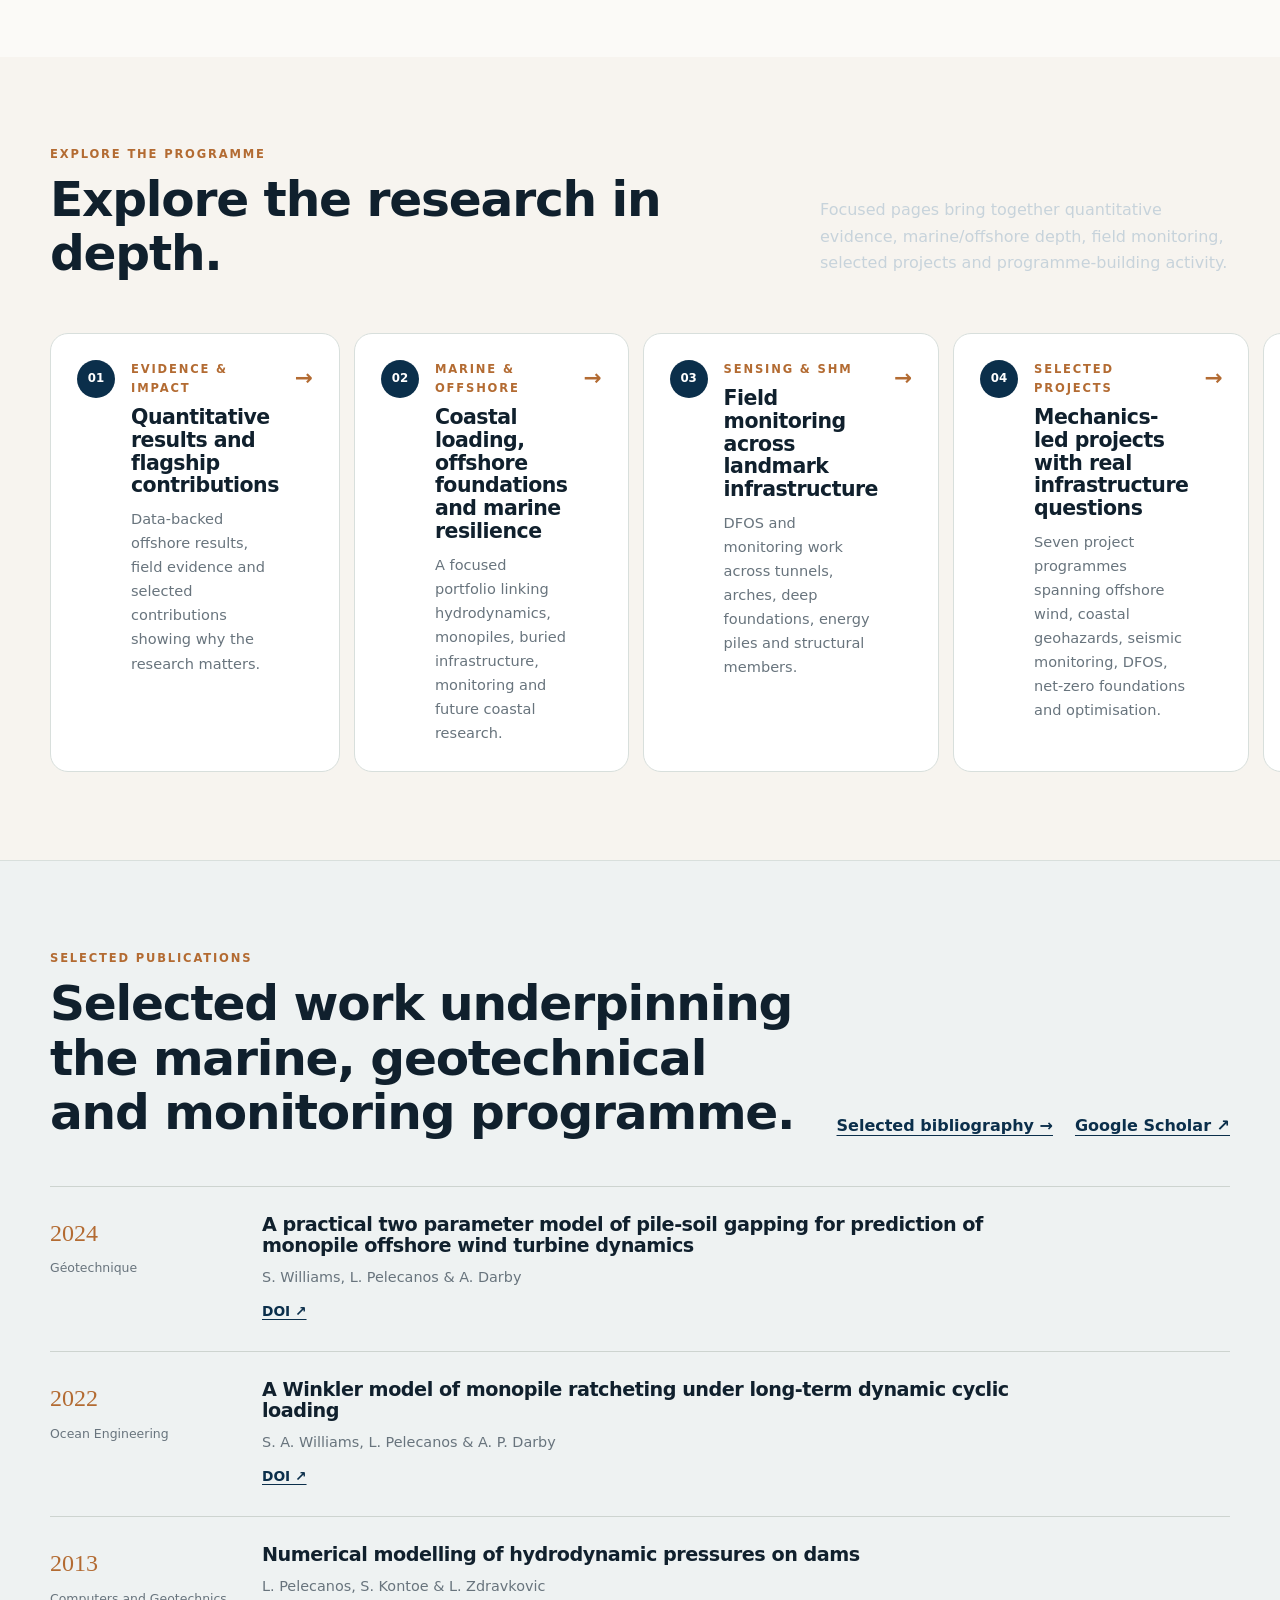
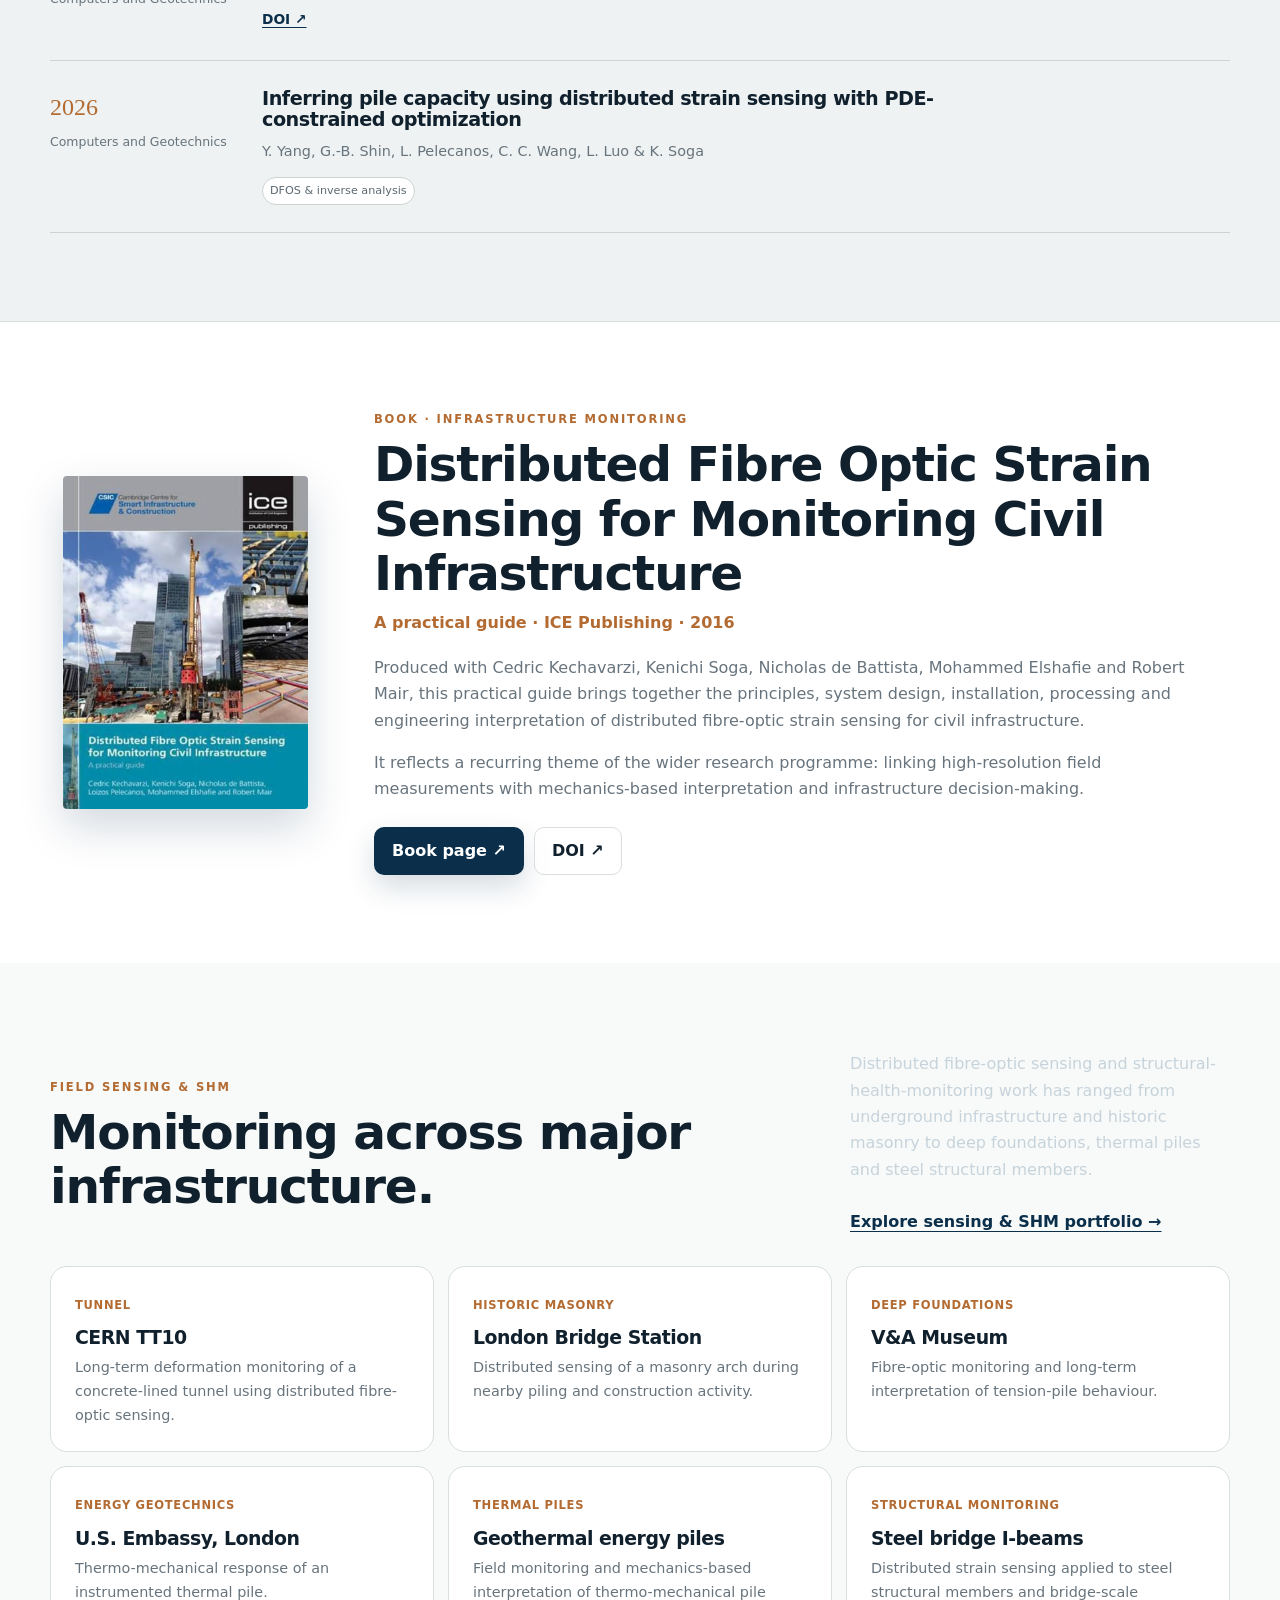
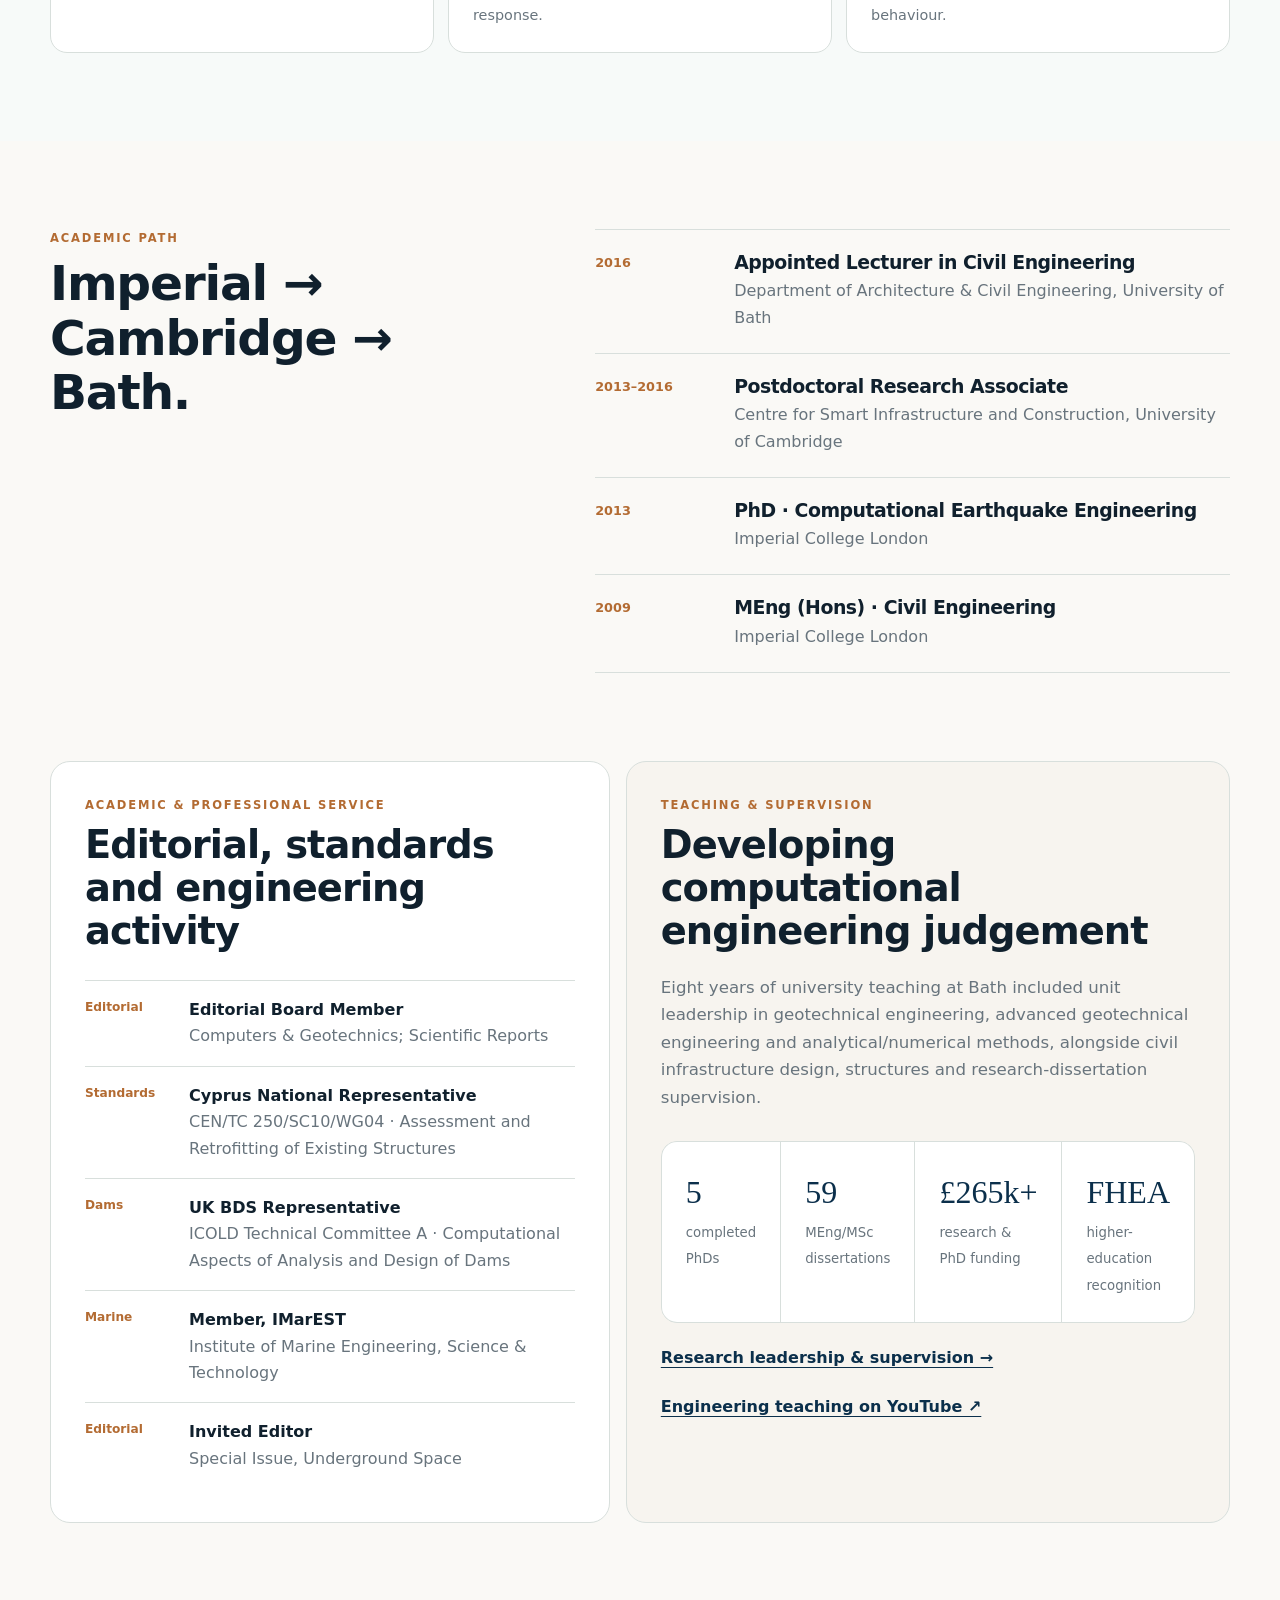
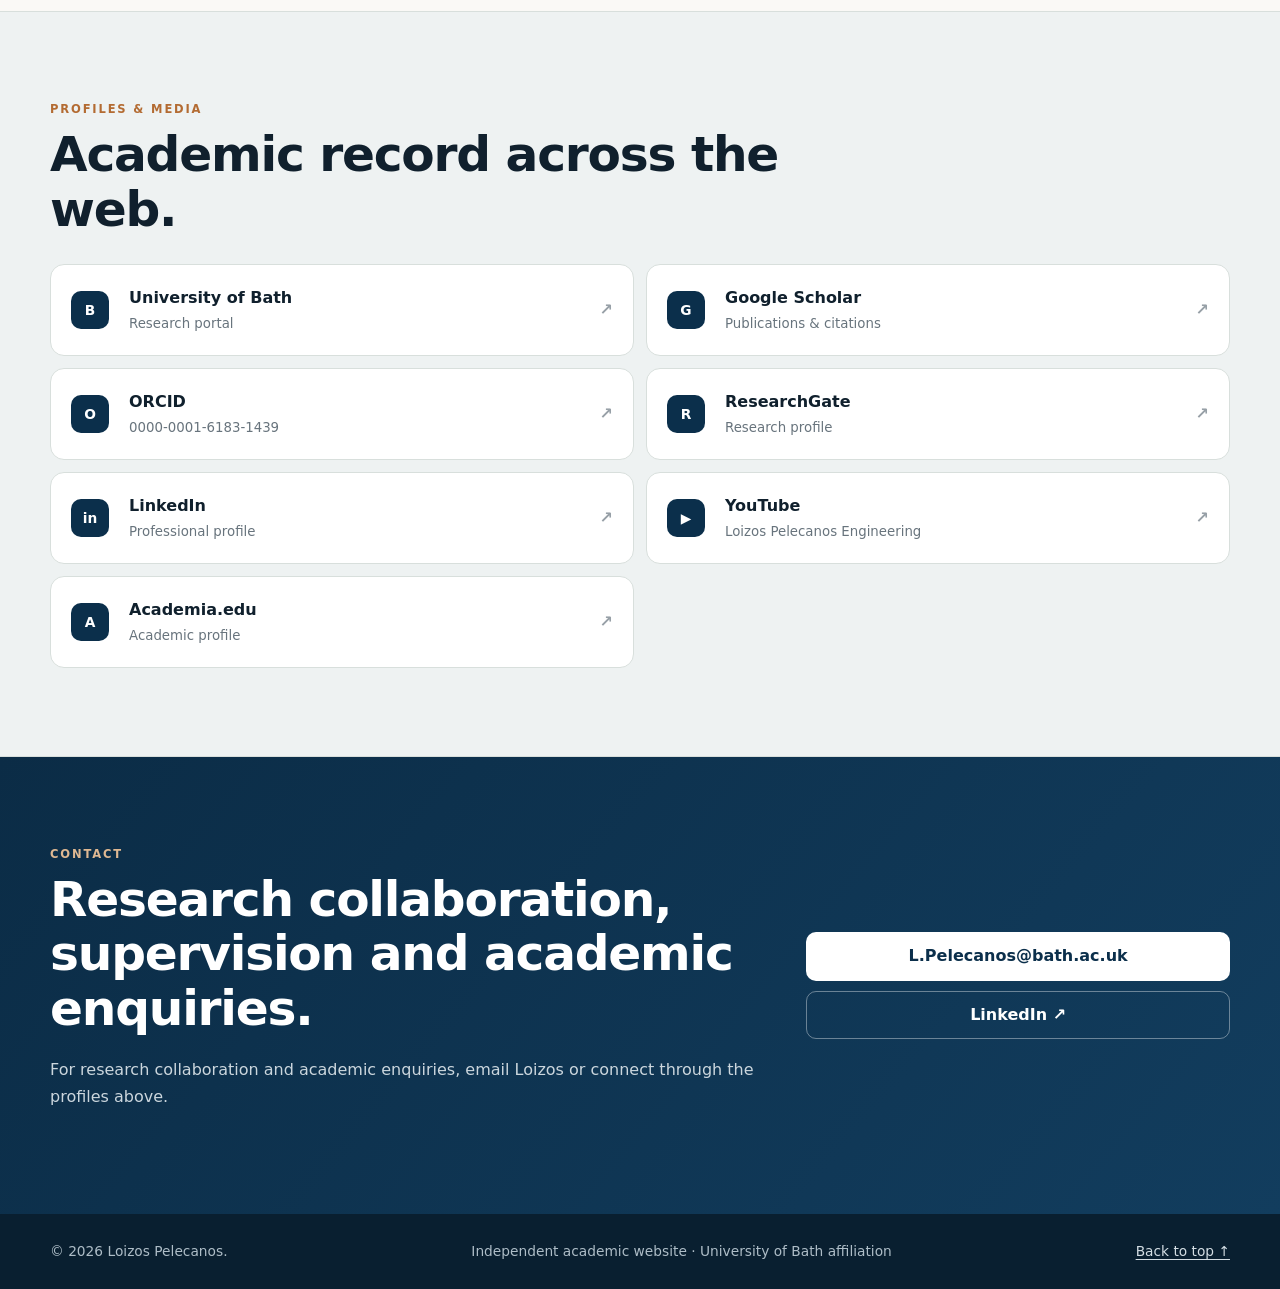
==== commit 7e43e3b1: "Add files via upload" ====
--- a/index.html
+++ b/index.html
@@ -24,7 +24,7 @@
 <article><img alt="Distributed fibre-optic sensing field trajectory" class="home-evidence-thumb" loading="lazy" src="assets/evidence/sensing-trajectory.svg"/><span class="home-evidence-number">5 landmark sites</span><h3>Field sensing at infrastructure scale</h3><p>CERN, V&amp;A Museum, U.S. Embassy London, London Bridge Station and Farringdon anchor a wider DFOS/SHM programme.</p></article>
 <article><img alt="Embodied carbon saving potential in pile design" class="home-evidence-thumb" loading="lazy" src="assets/evidence/carbon-savings.svg"/><span class="home-evidence-number">51.4% → 72.4%</span><h3>Pile carbon-saving potential</h3><p>A reinforced-concrete pile case study reported 51.4% potential saving through design optimisation, rising to 72.4% when paired with cleaner materials.</p></article>
 </div></div></section>
-<section class="section pathway-section"><div class="container"><div class="section-heading-row"><div><p class="section-kicker">Explore the programme</p><h2>Explore the research in depth.</h2></div><p class="section-lead">Focused pages bring together quantitative evidence, marine/offshore depth, field monitoring, selected projects and programme-building activity.</p></div><div class="pathway-grid pathway-grid-five"><a href="highlights.html"><span>01</span><div><p class="project-label">Evidence &amp; impact</p><h3>Quantitative results and flagship contributions</h3><p>Data-backed offshore results, field evidence and selected contributions showing why the research matters.</p></div><b>→</b></a><a href="marine-offshore.html"><span>02</span><div><p class="project-label">Marine &amp; offshore</p><h3>Coastal loading, offshore foundations and marine resilience</h3><p>A focused portfolio linking hydrodynamics, monopiles, buried infrastructure, monitoring and future coastal research.</p></div><b>→</b></a><a href="sensing-shm.html"><span>03</span><div><p class="project-label">Sensing &amp; SHM</p><h3>Field monitoring across landmark infrastructure</h3><p>DFOS and monitoring work across tunnels, arches, deep foundations, energy piles and structural members.</p></div><b>→</b></a><a href="projects.html"><span>04</span><div><p class="project-label">Selected projects</p><h3>Mechanics-led projects with real infrastructure questions</h3><p>Six project programmes spanning offshore wind, seismic monitoring, DFOS, net-zero foundations and optimisation.</p></div><b>→</b></a><a href="leadership.html"><span>05</span><div><p class="project-label">Research leadership</p><h3>Supervision, funding, standards and engineering translation</h3><p>The programme-building evidence behind the research: people, funding, professional service and impact.</p></div><b>→</b></a></div></div></section>
+<section class="section pathway-section"><div class="container"><div class="section-heading-row"><div><p class="section-kicker">Explore the programme</p><h2>Explore the research in depth.</h2></div><p class="section-lead">Focused pages bring together quantitative evidence, marine/offshore depth, field monitoring, selected projects and programme-building activity.</p></div><div class="pathway-grid pathway-grid-five"><a href="highlights.html"><span>01</span><div><p class="project-label">Evidence &amp; impact</p><h3>Quantitative results and flagship contributions</h3><p>Data-backed offshore results, field evidence and selected contributions showing why the research matters.</p></div><b>→</b></a><a href="marine-offshore.html"><span>02</span><div><p class="project-label">Marine &amp; offshore</p><h3>Coastal loading, offshore foundations and marine resilience</h3><p>A focused portfolio linking hydrodynamics, monopiles, buried infrastructure, monitoring and future coastal research.</p></div><b>→</b></a><a href="sensing-shm.html"><span>03</span><div><p class="project-label">Sensing &amp; SHM</p><h3>Field monitoring across landmark infrastructure</h3><p>DFOS and monitoring work across tunnels, arches, deep foundations, energy piles and structural members.</p></div><b>→</b></a><a href="projects.html"><span>04</span><div><p class="project-label">Selected projects</p><h3>Mechanics-led projects with real infrastructure questions</h3><p>Seven project programmes spanning offshore wind, coastal geohazards, seismic monitoring, DFOS, net-zero foundations and optimisation.</p></div><b>→</b></a><a href="leadership.html"><span>05</span><div><p class="project-label">Research leadership</p><h3>Supervision, funding, standards and engineering translation</h3><p>The programme-building evidence behind the research: people, funding, professional service and impact.</p></div><b>→</b></a></div></div></section>
 <section class="section soft-section" id="publications"><div class="container"><div class="section-heading-row"><div><p class="section-kicker">Selected publications</p><h2>Selected work underpinning the marine, geotechnical and monitoring programme.</h2></div><div class="pub-actions"><a class="text-link" href="publications.html">Selected bibliography →</a><a class="text-link" href="https://scholar.google.com/citations?user=rxJERUEAAAAJ&amp;hl=en" rel="noopener" target="_blank">Google Scholar ↗</a></div></div><div class="pub-list"><article class="publication"><div class="pub-meta"><span>2024</span><small>Géotechnique</small></div><div><h3>A practical two parameter model of pile-soil gapping for prediction of monopile offshore wind turbine dynamics</h3><p>S. Williams, L. Pelecanos &amp; A. Darby</p><a href="https://doi.org/10.1680/jgeot.21.00260" rel="noopener" target="_blank">DOI ↗</a></div></article><article class="publication"><div class="pub-meta"><span>2022</span><small>Ocean Engineering</small></div><div><h3>A Winkler model of monopile ratcheting under long-term dynamic cyclic loading</h3><p>S. A. Williams, L. Pelecanos &amp; A. P. Darby</p><a href="https://doi.org/10.1016/j.oceaneng.2022.112625" rel="noopener" target="_blank">DOI ↗</a></div></article><article class="publication"><div class="pub-meta"><span>2013</span><small>Computers and Geotechnics</small></div><div><h3>Numerical modelling of hydrodynamic pressures on dams</h3><p>L. Pelecanos, S. Kontoe &amp; L. Zdravkovic</p><a href="https://doi.org/10.1016/j.compgeo.2013.04.003" rel="noopener" target="_blank">DOI ↗</a></div></article><article class="publication"><div class="pub-meta"><span>2026</span><small>Computers and Geotechnics</small></div><div><h3>Inferring pile capacity using distributed strain sensing with PDE-constrained optimization</h3><p>Y. Yang, G.-B. Shin, L. Pelecanos, C. C. Wang, L. Luo &amp; K. Soga</p><span class="pub-tag">DFOS &amp; inverse analysis</span></div></article></div></div></section>
 <section class="section book-section" id="book"><div class="container book-feature"><div class="book-cover-wrap"><img alt="Cover of Distributed Fibre Optic Strain Sensing for Monitoring Civil Infrastructure: A Practical Guide" class="book-cover" loading="lazy" src="assets/dfos-practical-guide.jpg"/></div><div class="book-copy"><p class="section-kicker">Book · Infrastructure monitoring</p><h2>Distributed Fibre Optic Strain Sensing for Monitoring Civil Infrastructure</h2><p class="book-subtitle">A practical guide · ICE Publishing · 2016</p><p>Produced with Cedric Kechavarzi, Kenichi Soga, Nicholas de Battista, Mohammed Elshafie and Robert Mair, this practical guide brings together the principles, system design, installation, processing and engineering interpretation of distributed fibre-optic strain sensing for civil infrastructure.</p><p>It reflects a recurring theme of the wider research programme: linking high-resolution field measurements with mechanics-based interpretation and infrastructure decision-making.</p><div class="book-actions"><a class="button primary" href="https://www.emerald.com/books/book/18977/Distributed-Fibre-Optic-Strain-Sensing-for" rel="noopener" target="_blank">Book page ↗</a><a class="button secondary" href="https://doi.org/10.1680/dfossmci.60555" rel="noopener" target="_blank">DOI ↗</a></div></div></div></section>
 <section class="section sensing-preview-section"><div class="container"><div class="section-heading-row"><div><p class="section-kicker">Field sensing &amp; SHM</p><h2>Monitoring across major infrastructure.</h2></div><div><p class="section-lead">Distributed fibre-optic sensing and structural-health-monitoring work has ranged from underground infrastructure and historic masonry to deep foundations, thermal piles and steel structural members.</p><a class="text-link" href="sensing-shm.html">Explore sensing &amp; SHM portfolio →</a></div></div><div class="case-preview-grid"><article><span>Tunnel</span><h3>CERN TT10</h3><p>Long-term deformation monitoring of a concrete-lined tunnel using distributed fibre-optic sensing.</p></article><article><span>Historic masonry</span><h3>London Bridge Station</h3><p>Distributed sensing of a masonry arch during nearby piling and construction activity.</p></article><article><span>Deep foundations</span><h3>V&amp;A Museum</h3><p>Fibre-optic monitoring and long-term interpretation of tension-pile behaviour.</p></article><article><span>Energy geotechnics</span><h3>U.S. Embassy, London</h3><p>Thermo-mechanical response of an instrumented thermal pile.</p></article><article><span>Thermal piles</span><h3>Geothermal energy piles</h3><p>Field monitoring and mechanics-based interpretation of thermo-mechanical pile response.</p></article><article><span>Structural monitoring</span><h3>Steel bridge I-beams</h3><p>Distributed strain sensing applied to steel structural members and bridge-scale behaviour.</p></article></div></div></section>
--- a/assets/styles.css
+++ b/assets/styles.css
@@ -32,8 +32,8 @@
 .nav{gap:15px}.nav a{font-size:.84rem}
 .pathway-section{background:#f7f4ef}.pathway-grid{display:grid;grid-template-columns:repeat(3,1fr);gap:14px;margin-top:30px}.pathway-grid>a{display:grid;grid-template-columns:auto 1fr auto;gap:16px;align-items:start;min-height:245px;padding:26px;border:1px solid var(--line);border-radius:18px;background:#fff;text-decoration:none;transition:transform .16s ease,border-color .16s ease,box-shadow .16s ease}.pathway-grid>a:hover{transform:translateY(-2px);border-color:#bdc7cd;box-shadow:0 14px 34px rgba(15,36,52,.07)}.pathway-grid>a>span{display:grid;place-items:center;width:38px;height:38px;border-radius:50%;background:var(--navy);color:#fff;font-size:.74rem;font-weight:850}.pathway-grid h3{font-size:1.28rem;margin:8px 0 10px}.pathway-grid p:not(.project-label){margin:0;color:var(--muted);font-size:.91rem}.pathway-grid b{color:var(--accent);font-size:1.35rem}
 
-.marine-hero{background:linear-gradient(160deg,#edf5f6,#fcfbf8 68%)}.marine-hero h1{max-width:970px}.continuity-grid{display:grid;grid-template-columns:repeat(4,1fr);gap:14px;margin-top:32px}.continuity-grid article{min-height:330px;padding:27px;border:1px solid var(--line);border-radius:18px;background:#fff;display:flex;flex-direction:column}.continuity-grid article>span{color:var(--accent);font-weight:850;font-size:.8rem}.continuity-grid h3{font-size:1.25rem;margin:18px 0 10px}.continuity-grid p{color:var(--muted);font-size:.92rem}.continuity-grid small{margin-top:auto;padding-top:18px;color:#71808a;border-top:1px solid var(--line)}
-.marine-capability-grid{display:grid;grid-template-columns:repeat(4,1fr);gap:14px;margin-top:32px}.marine-capability-grid article{padding:25px;border:1px solid rgba(255,255,255,.16);border-radius:18px;background:rgba(255,255,255,.055)}.marine-capability-grid svg{width:100%;height:100px;margin-bottom:14px}.marine-capability-grid h3{color:#fff;font-size:1.16rem}.marine-capability-grid p{color:#cbd5da;font-size:.9rem;margin-bottom:0}.portfolio-list{margin-top:28px;border-top:1px solid var(--line)}.portfolio-list article{display:grid;grid-template-columns:110px 1fr;gap:24px;padding:26px 0;border-bottom:1px solid var(--line)}.portfolio-year{color:var(--accent);font-family:Georgia,"Times New Roman",serif;font-size:1.65rem}.portfolio-list h3{font-size:1.22rem;margin:0 0 8px}.portfolio-list p{margin:0 0 7px;color:var(--muted)}.portfolio-list a{font-size:.85rem;font-weight:750;color:var(--navy);text-underline-offset:3px}.portfolio-note{font-size:.9rem}.marine-future{grid-template-columns:repeat(3,1fr)}.strategic-panel{display:grid;grid-template-columns:1.35fr .65fr;gap:50px;align-items:center;padding:36px;border:1px solid #d3dad7;border-radius:22px;background:linear-gradient(140deg,#fff,#f4f0ea)}.strategic-panel h2{font-size:clamp(2rem,3.6vw,3.1rem)}.strategic-panel p:not(.section-kicker){max-width:780px;color:var(--muted)}.strategic-tags{display:flex;flex-wrap:wrap;gap:9px}.strategic-tags span{padding:7px 10px;border:1px solid #cdd5d2;border-radius:999px;background:#fff;font-size:.75rem;font-weight:750;color:#50606a}
+.marine-hero{background:linear-gradient(160deg,#edf5f6,#fcfbf8 68%)}.marine-hero h1{max-width:970px}.continuity-grid{display:grid;grid-template-columns:repeat(auto-fit,minmax(210px,1fr));gap:14px;margin-top:32px}.continuity-grid article{min-height:330px;padding:27px;border:1px solid var(--line);border-radius:18px;background:#fff;display:flex;flex-direction:column}.continuity-grid article>span{color:var(--accent);font-weight:850;font-size:.8rem}.continuity-grid h3{font-size:1.25rem;margin:18px 0 10px}.continuity-grid p{color:var(--muted);font-size:.92rem}.continuity-grid small{margin-top:auto;padding-top:18px;color:#71808a;border-top:1px solid var(--line)}
+.marine-capability-grid{display:grid;grid-template-columns:repeat(auto-fit,minmax(210px,1fr));gap:14px;margin-top:32px}.marine-capability-grid article{padding:25px;border:1px solid rgba(255,255,255,.16);border-radius:18px;background:rgba(255,255,255,.055)}.marine-capability-grid svg{width:100%;height:100px;margin-bottom:14px}.marine-capability-grid h3{color:#fff;font-size:1.16rem}.marine-capability-grid p{color:#cbd5da;font-size:.9rem;margin-bottom:0}.portfolio-list{margin-top:28px;border-top:1px solid var(--line)}.portfolio-list article{display:grid;grid-template-columns:110px 1fr;gap:24px;padding:26px 0;border-bottom:1px solid var(--line)}.portfolio-year{color:var(--accent);font-family:Georgia,"Times New Roman",serif;font-size:1.65rem}.portfolio-list h3{font-size:1.22rem;margin:0 0 8px}.portfolio-list p{margin:0 0 7px;color:var(--muted)}.portfolio-list a{font-size:.85rem;font-weight:750;color:var(--navy);text-underline-offset:3px}.portfolio-note{font-size:.9rem}.marine-future{grid-template-columns:repeat(3,1fr)}.strategic-panel{display:grid;grid-template-columns:1.35fr .65fr;gap:50px;align-items:center;padding:36px;border:1px solid #d3dad7;border-radius:22px;background:linear-gradient(140deg,#fff,#f4f0ea)}.strategic-panel h2{font-size:clamp(2rem,3.6vw,3.1rem)}.strategic-panel p:not(.section-kicker){max-width:780px;color:var(--muted)}.strategic-tags{display:flex;flex-wrap:wrap;gap:9px}.strategic-tags span{padding:7px 10px;border:1px solid #cdd5d2;border-radius:999px;background:#fff;font-size:.75rem;font-weight:750;color:#50606a}
 
 .leadership-hero{background:linear-gradient(160deg,#fbf4ed,#f2f5f4 72%)}.leadership-stats{display:grid;grid-template-columns:repeat(4,1fr);gap:1px;margin-top:34px;border:1px solid var(--line);background:var(--line);border-radius:18px;overflow:hidden;max-width:980px}.leadership-stats>div{padding:22px;background:#fff}.leadership-stats strong{display:block;color:var(--navy);font:500 2rem Georgia,"Times New Roman",serif}.leadership-stats span{display:block;color:var(--muted);font-size:.82rem}.supervision-grid{display:grid;grid-template-columns:repeat(3,1fr);gap:14px;margin-top:30px}.supervision-grid article{padding:25px;border:1px solid var(--line);border-radius:18px;background:#fff}.supervision-grid span{font-size:.74rem;font-weight:850;color:var(--accent);text-transform:uppercase;letter-spacing:.05em}.supervision-grid h3{margin:10px 0 8px;font-size:1.18rem}.supervision-grid p{margin:0;color:var(--muted);font-size:.9rem}.funding-grid{display:grid;grid-template-columns:repeat(2,1fr);gap:14px;margin-top:30px}.funding-grid article{padding:26px;border:1px solid var(--line);border-radius:18px;background:#fff}.funding-grid h3{font-size:1.16rem;margin:10px 0}.funding-grid p:not(.project-label){color:var(--muted);margin-bottom:12px}.funding-grid small{color:#71808a}.funding-note{margin-top:18px;padding:18px 20px;border-left:4px solid var(--accent);background:#fff;color:#53606a}.leadership-split{display:grid;grid-template-columns:1fr 1fr;gap:48px}.role-stack{margin-top:24px;border-top:1px solid var(--line)}.role-stack article{padding:20px 0;border-bottom:1px solid var(--line)}.role-stack span{font-size:.74rem;font-weight:850;color:var(--accent);text-transform:uppercase;letter-spacing:.05em}.role-stack h3{margin:7px 0 5px;font-size:1.08rem}.role-stack p{margin:0;color:var(--muted);font-size:.9rem}.translation-cards{display:grid;grid-template-columns:repeat(3,1fr);gap:14px;margin-top:30px}.translation-cards article{padding:26px;border:1px solid rgba(255,255,255,.16);border-radius:17px;background:rgba(255,255,255,.055)}.translation-cards h3{color:#fff}.translation-cards p{color:#cbd5da;margin-bottom:0}
 
